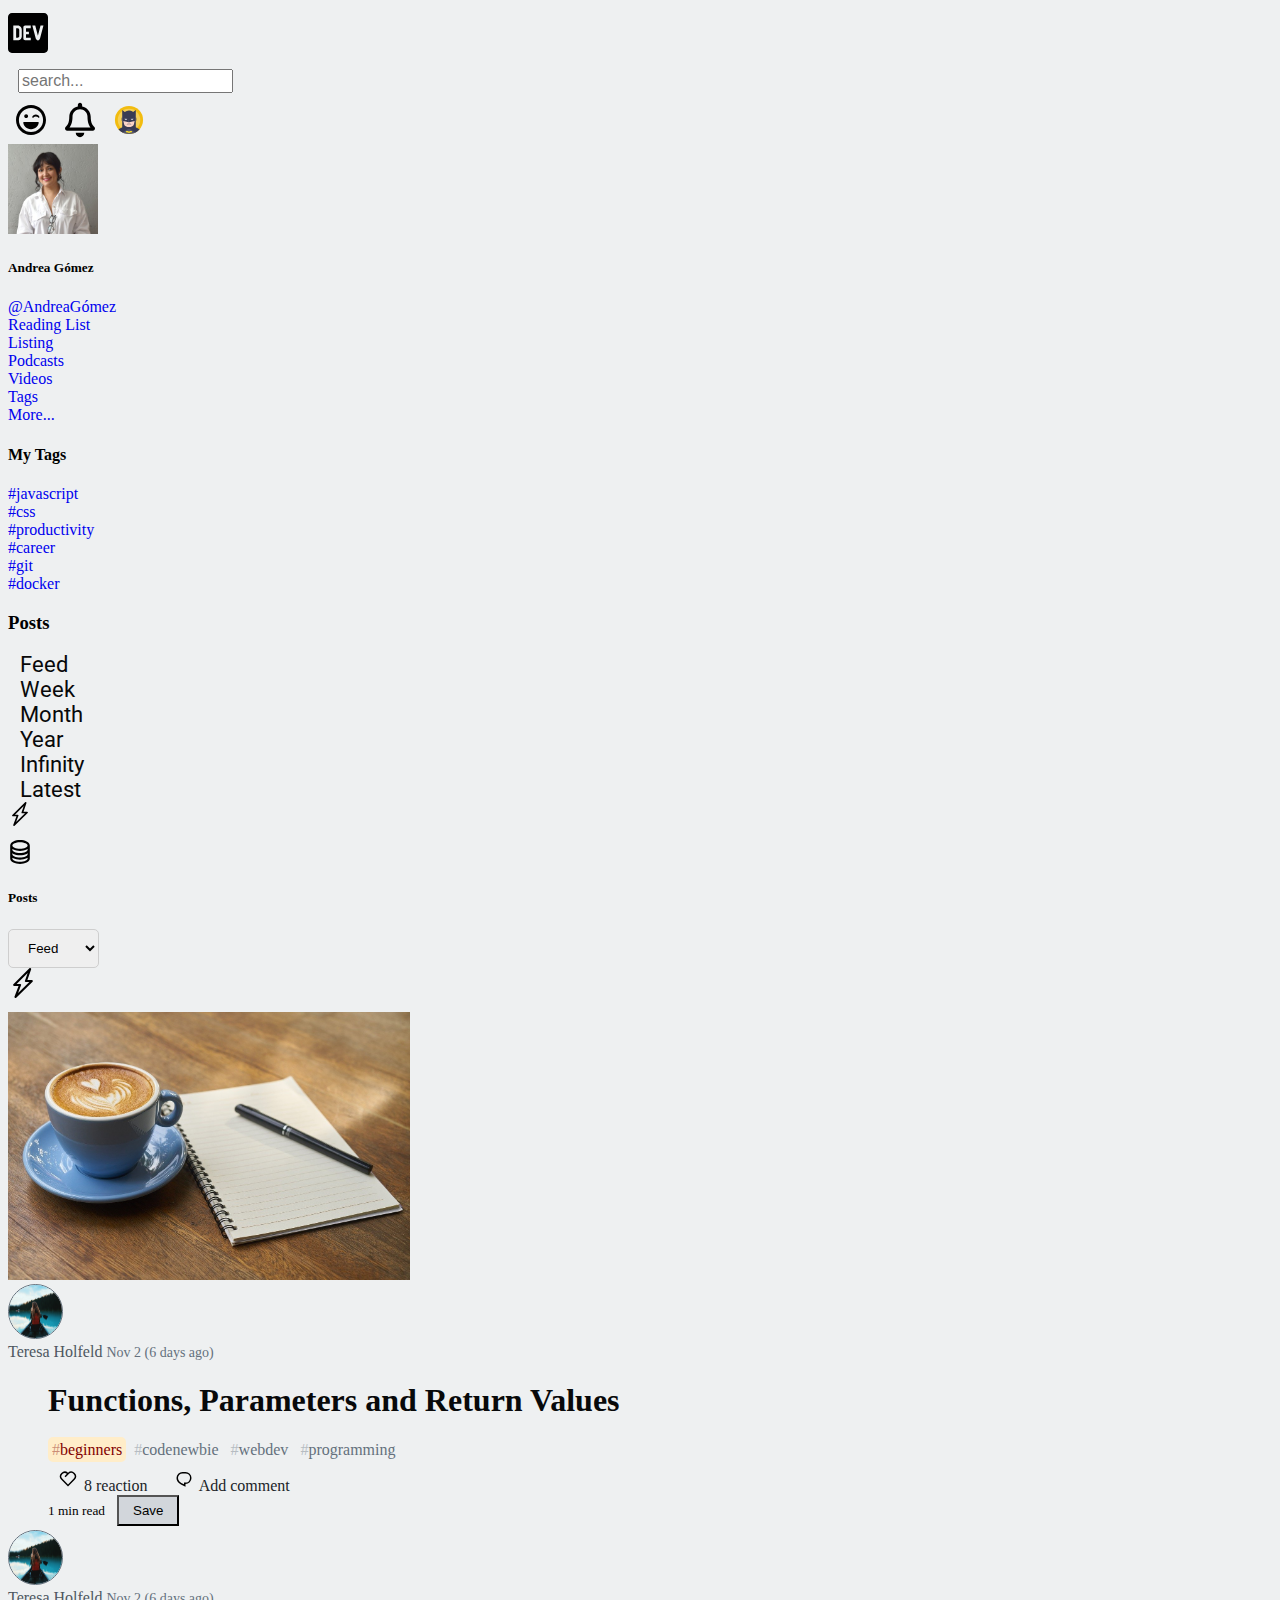
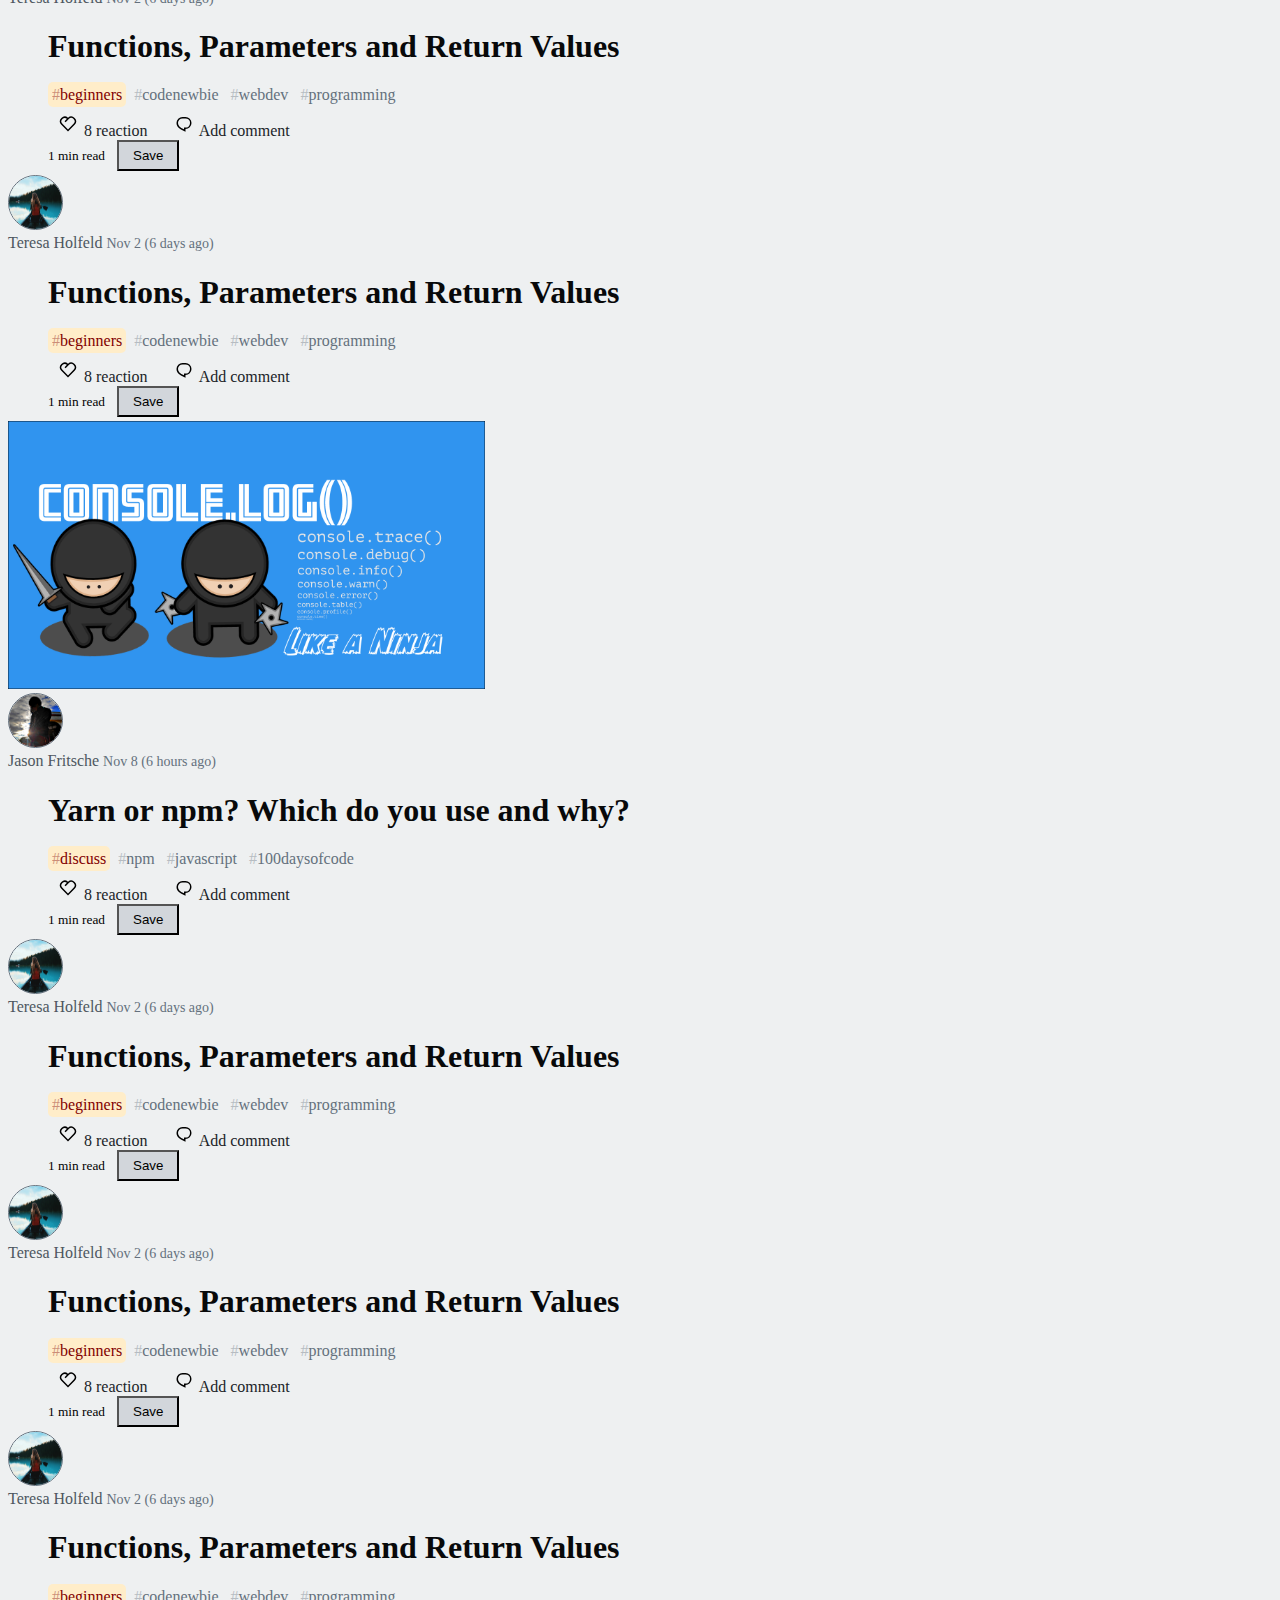
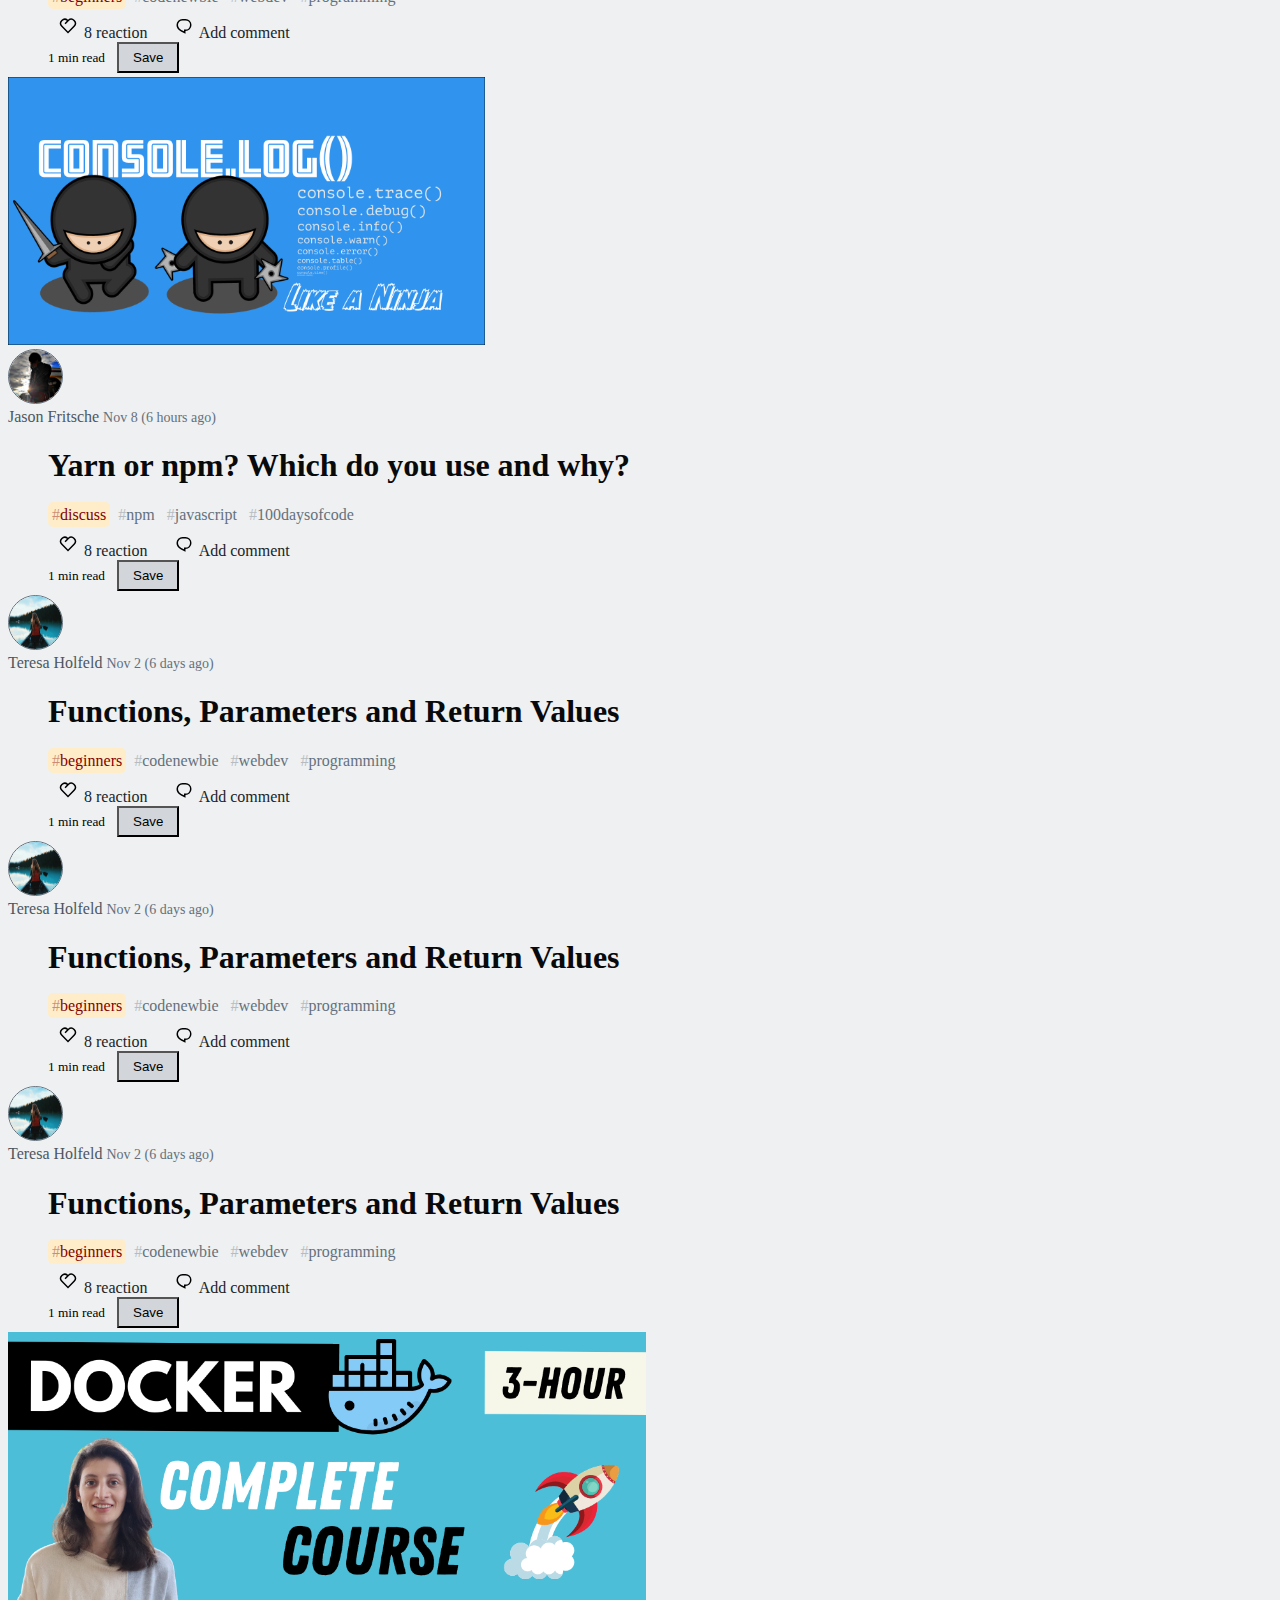
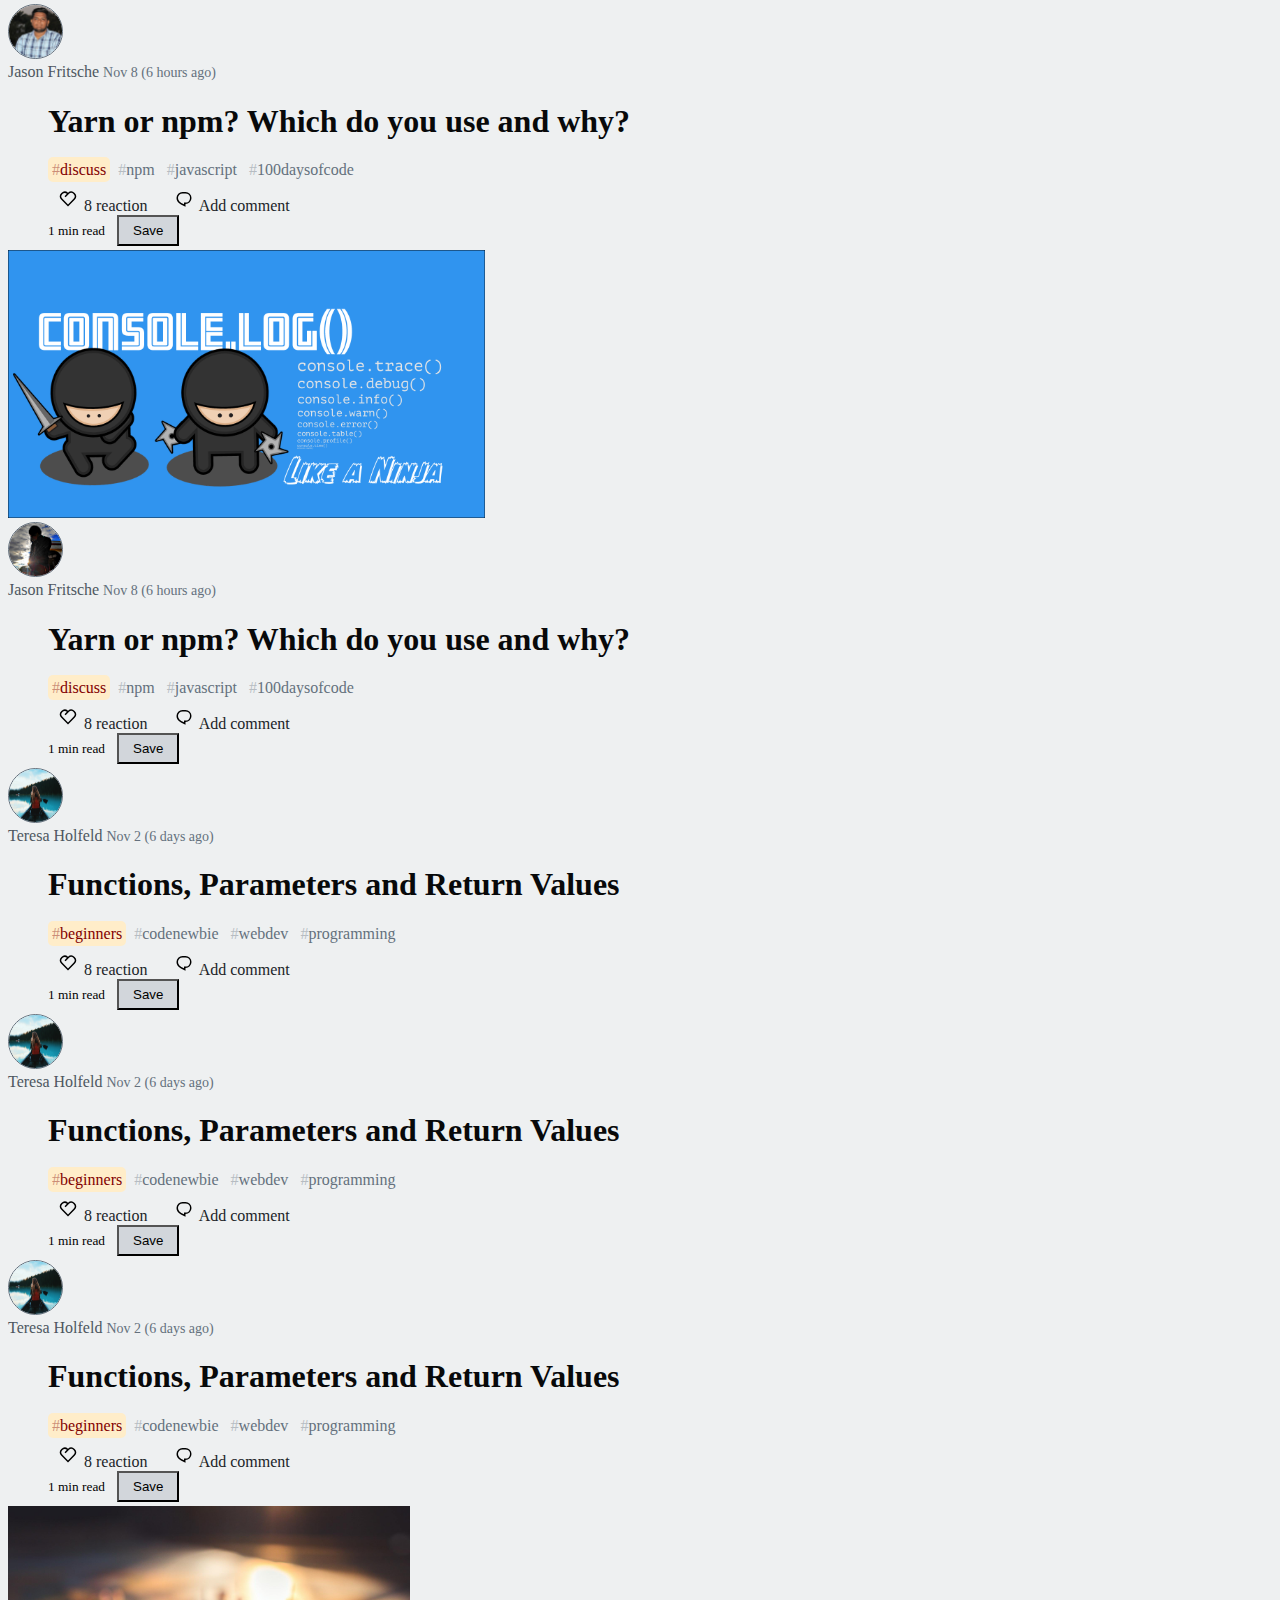
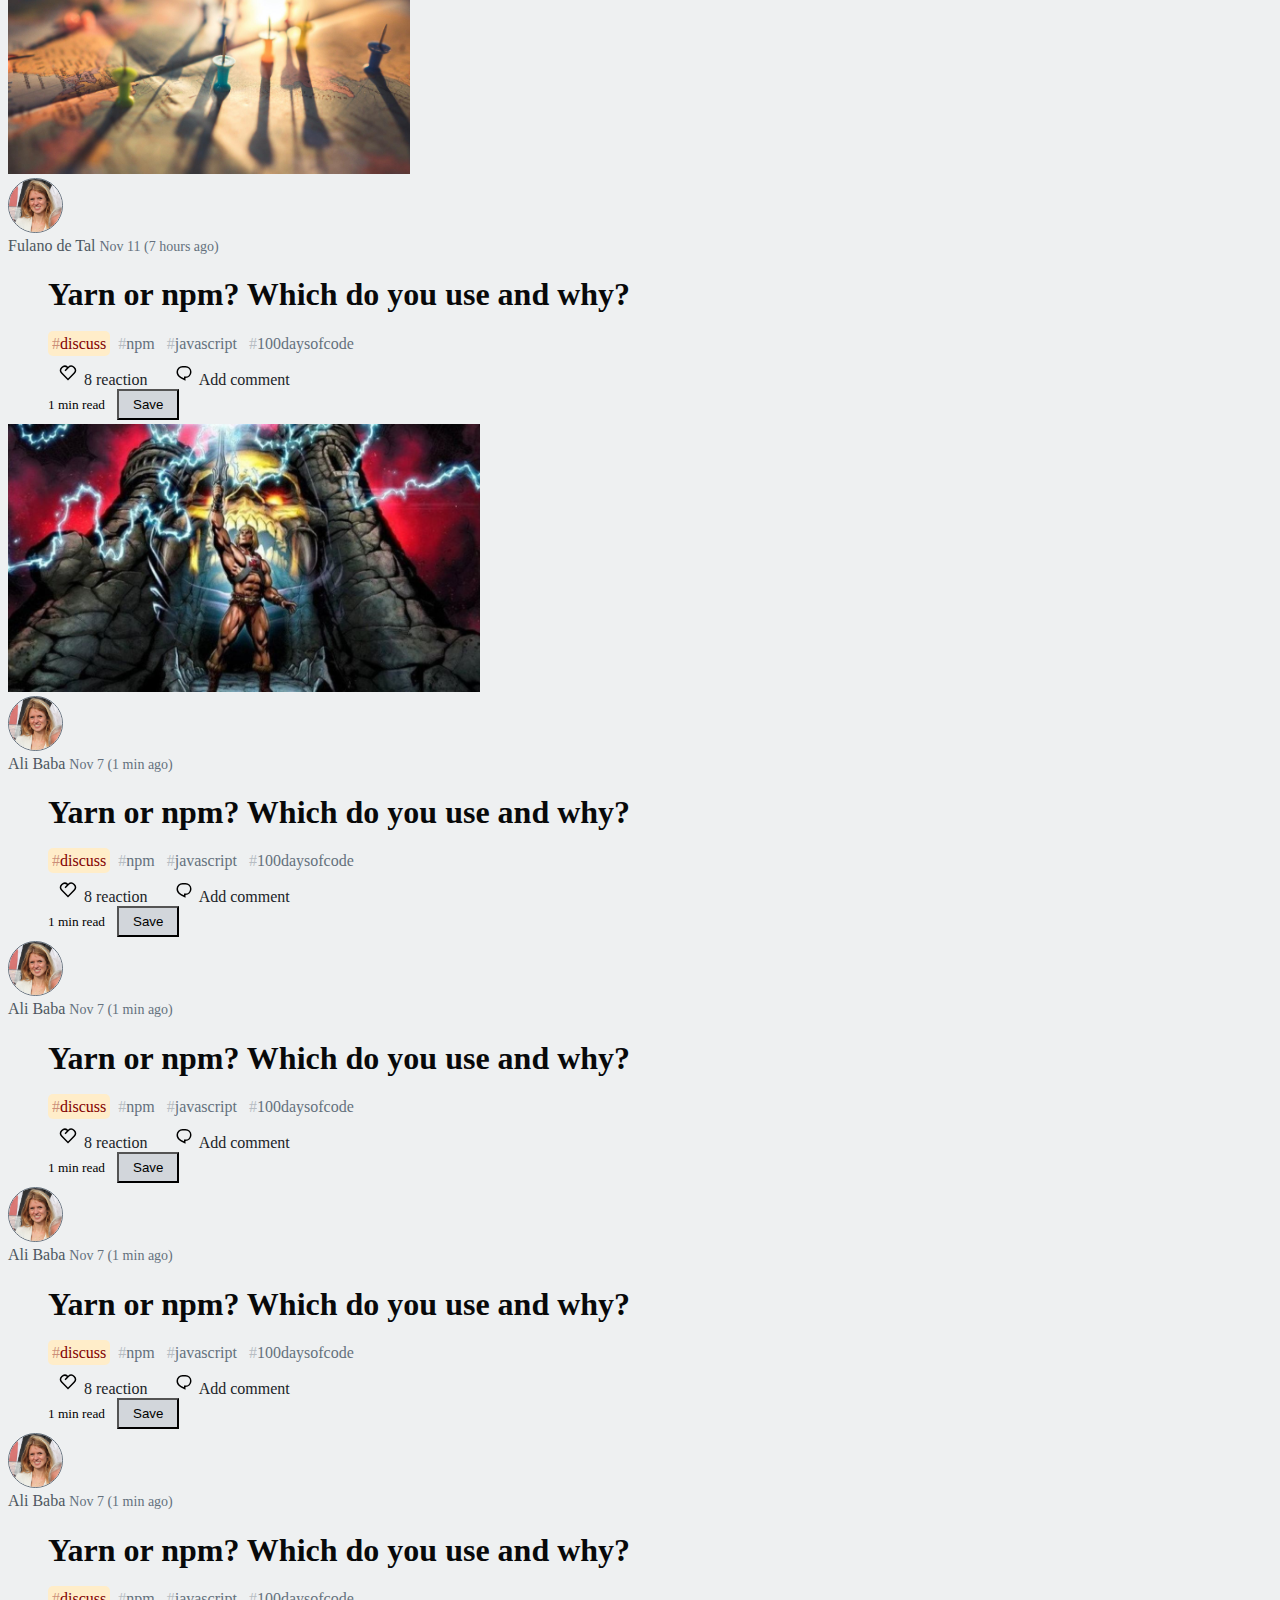
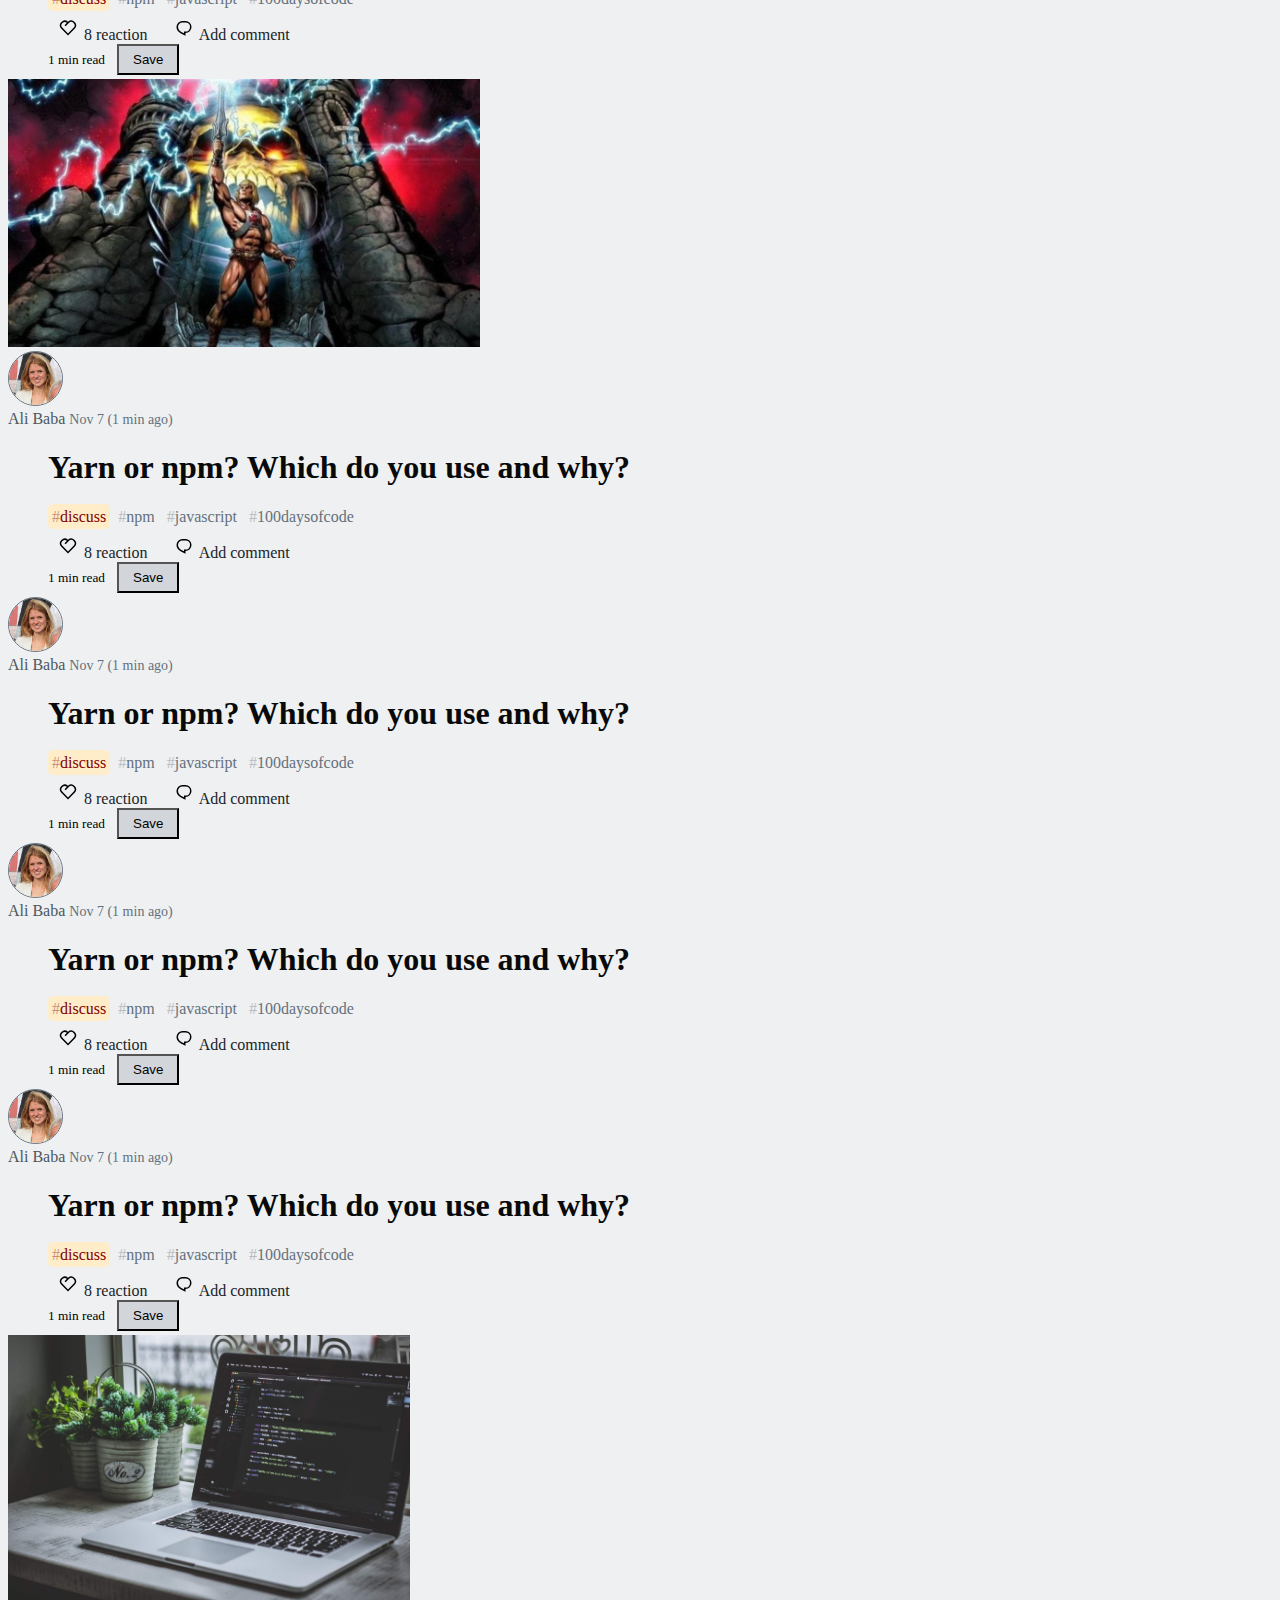
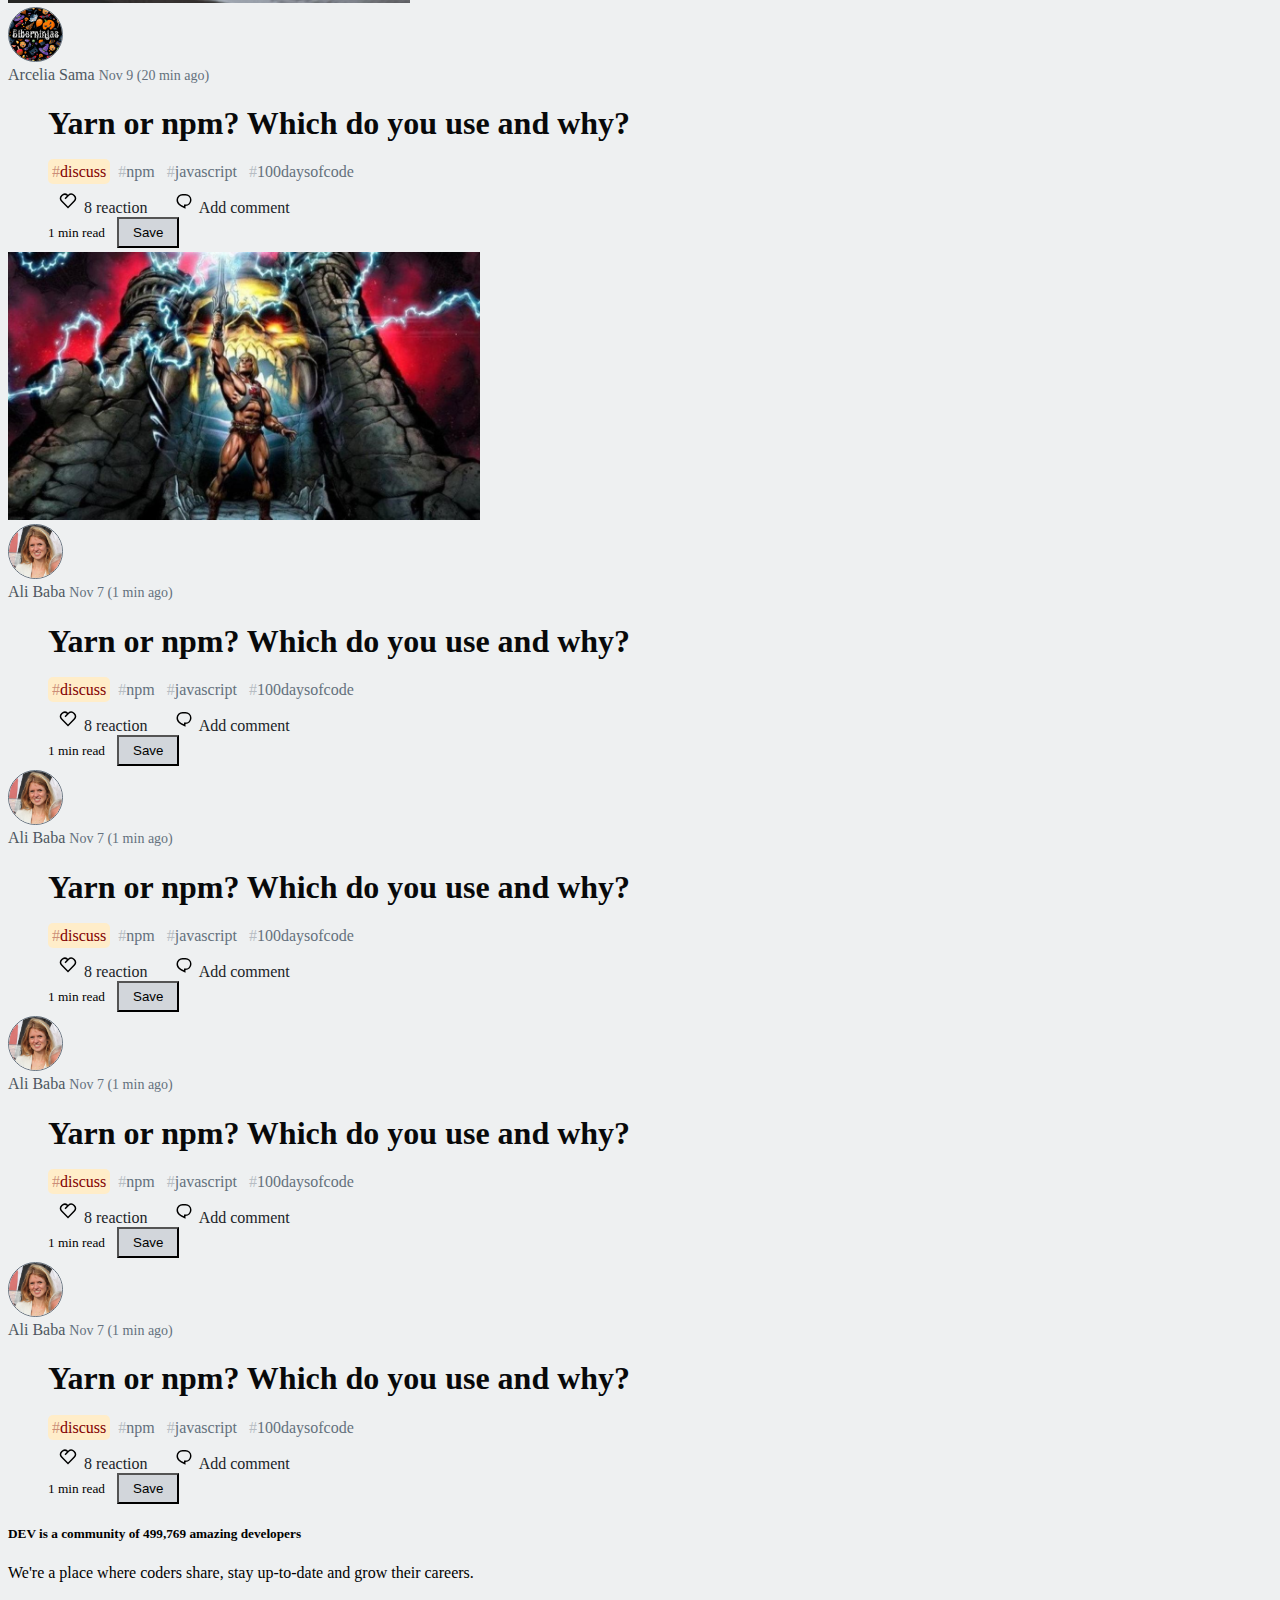
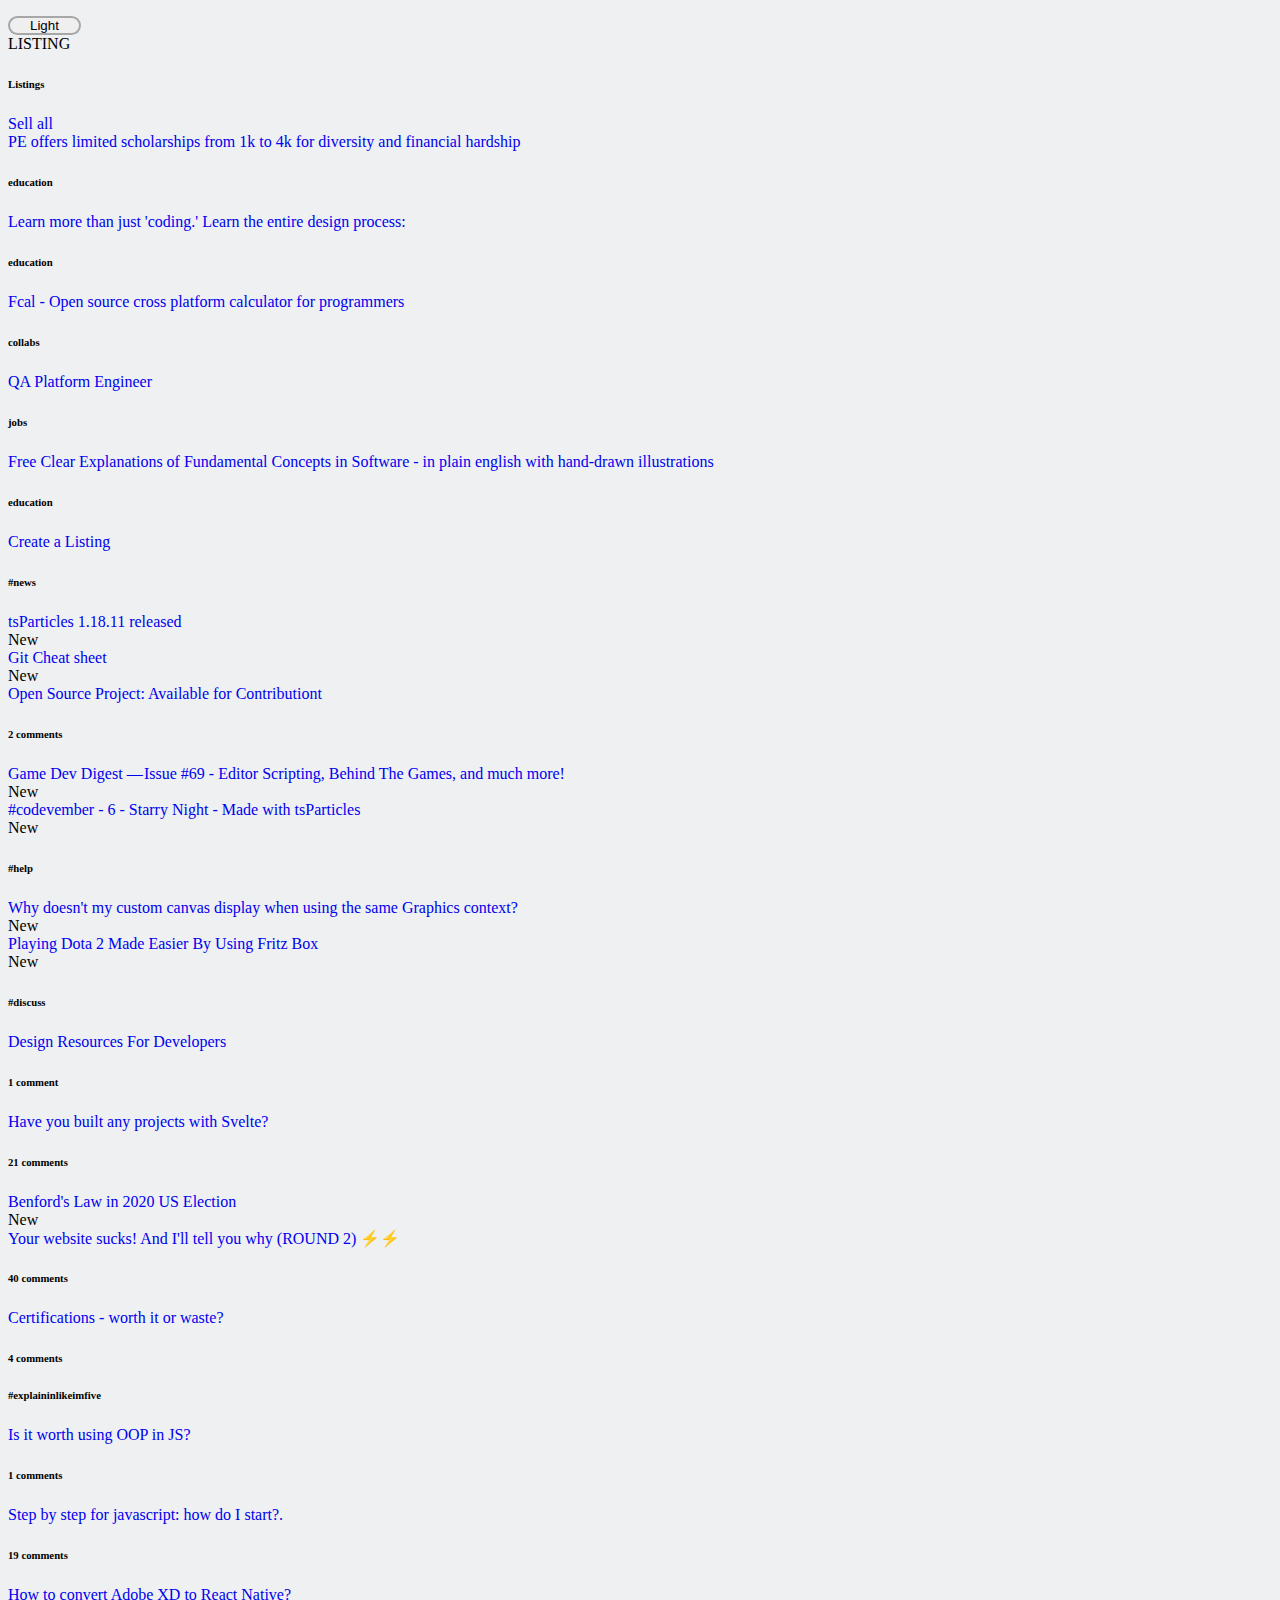
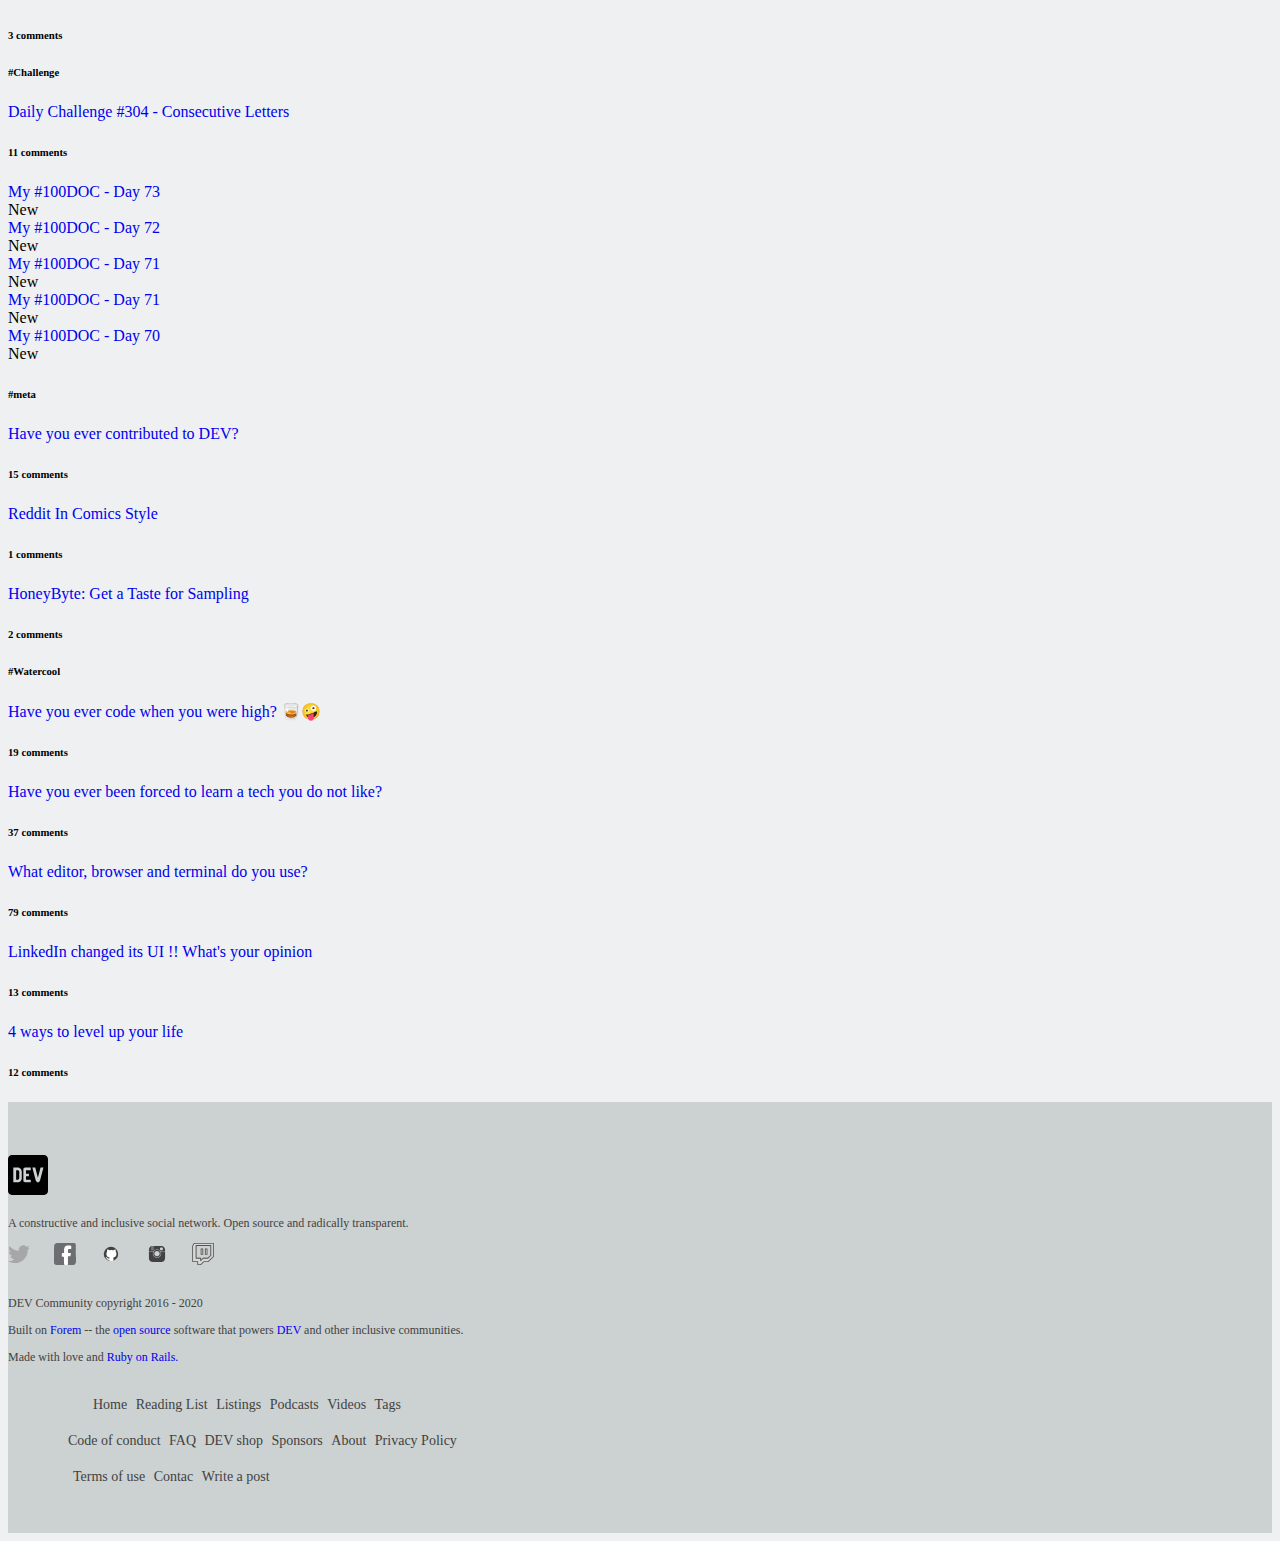
==== index.html @ f5068ab5 "Resolución de conflictos en merge final" ====
<!DOCTYPE html>
<html lang="en">
    <head>
        <meta charset="UTF-8">
        <meta name="viewport" content="width=device-width, initial-scale=1.0">
        <link rel="stylesheet" href="https://cdn.jsdelivr.net/npm/bootstrap@4.5.3/dist/css/bootstrap.min.css" integrity="sha384-TX8t27EcRE3e/ihU7zmQxVncDAy5uIKz4rEkgIXeMed4M0jlfIDPvg6uqKI2xXr2" crossorigin="anonymous">
        <link href="https://fonts.googleapis.com/css2?family=Roboto:wght@500&display=swap" rel="stylesheet">
        <link href="https://fonts.googleapis.com/css2?family=Source+Sans+Pro&display=swap" rel="stylesheet">
        <link rel="stylesheet" href="css/style.css">
        <title>Desafío Final Front</title>
        <script>
            function clickSave(content) {
                if (content.innerHTML == 'Saved'){
                    content.innerHTML = 'Save';
                } else {
                    content.innerHTML = 'Saved'; 
                }
            }
        </script>
    </head>
    
    <body data-spy="scroll" data-target="#navbar-example">
        <nav class="flex-wrapper d-flex border border-bottom-secondary justify-content-center fixed-top">
            <div class="left-wrapper w-50 d-flex align-items-center">
                <div>
                    <img src="images/devto.svg" class="img-logo" alt="">
                </div>

                <div class=" m-0 w-75 alian-items-center ">
                    <input type="Search..." class="form-control fonts-20" placeholder="search...">
                </div>
            </div>
            <div class="right-wrapper d-flex align-items-center justify-content-around">
                <button type="button" class="btn btn-primary d-none d-sm-block">Write a post</button>
                <img class="img-smill" src="images/laugh-wink-regular.svg" alt="">
                <img class="img-bell" src="images/bell-regular.svg" alt="">
                <img class="img-avatar" src="images/4043232-avatar-batman-comics-hero_113278.svg" alt="">
                <div class="menu-avatar">
                    <ul>
                    <li><a href="#">usuario</a></li>
                    <li><a href="#">@usr</a></li>
                    <li><a class="dropdown-item" href="#">Dashboard</a></li>
                    <li><a class="dropdown-item" href="#">Write a post</a></li>
                    <li><a class="dropdown-item" href="#">Reading list</a></li>
                    <li><a class="dropdown-item" href="#">Settings</a></li>
                    <li><a class="dropdown-item" href="#">Key Links</a></li>
                    <li><a class="dropdown-item" href="#">Sing Out</a></li>
                    </ul> 
                </div>
            </div>
        </nav>

        <div id="overlay" onclick="off()"></div>

        <div class= "container-lg">
            <div class="row">
                <div class="d-none d-md-block col-md-4 col-lg-3">
                    <div class="col">
                        <div class="card mb-4" style="max-width: 540px;">
                            <div class="row no-gutters">
                                <div class="col-4">
                                    <img src="images/681433-original.jpeg" class="rounded-circle" width="90px"; height="auto"; alt="Avatar">
                                </div>
                                <div class="col-7">
                                    <div class="card-body">
                                        <h5 class="card-title">Andrea Gómez</h5>
                                        <a href="#"class="stretched-link"class="text-right">@AndreaGómez</a>
                                    </div>
                                </div>
                            </div>
                        </div>

                        <div class="col"> 
                            <div class="card-body">
                                <span class="">
                                    <i class="fas fa-archive"></i>
                                </span>
                                <a href="#"class="stretched-link"class="text-right">Reading List</a>
                            </div>

                            <div class="card-body">
                                <span class="">
                                <i class="fad fa-file-alt"></i>
                                </span>
                                <a href="#"class="stretched-link"class="text-right">Listing</a>
                            </div>

                            <div class="card-body">
                                <span class="">
                                    <i class="fas fa-microphone-alt"></i>
                                </span>
                                <a href="#"class="stretched-link"class="text-right">Podcasts</a>
                            </div>

                            <div class="card-body">
                                <span class="">
                                    <i class="fas fa-video"></i>
                                </span>
                                <a href="#"class="stretched-link"class="text-right">Videos</a>
                            </div>

                            <div class="card-body">
                                <span class="">
                                    <i class="fas fa-tags"></i>
                                </span>
                                <a href="#"class="stretched-link"class="text-right">Tags</a>
                            </div>

                            <div class="card">
                                <div class="card-body">
                                    <a href="#"class="stretched-link d-flex justify-content-star">More...</a>
                                </div>
                            </div>
                        </div>

                        <div class="col"> 
                            <div class="card-body">
                                <h4 class="text-left">My Tags</h4>
                                <i class="fas fa-cog"></i>
                            </div>
                            
                            <div class="card-body">
                                <a href="#"class="stretched-link" class="text-right">#javascript</a>
                            </div>

                            <div class="card-body">
                                <a href="#"class="stretched-link" class="text-right">#css</a>
                            </div>

                            <div class="card-body">
                                <a href="#"class="stretched-link" class="text-right">#productivity</a>
                            </div>

                            <div class="card-body">
                                <a href="#"class="stretched-link" class="text-right">#career</a>
                            </div>

                            <div class="card-body">
                                <a href="#"class="stretched-link" class="text-right">#git</a>
                            </div>

                            <div class="card-body">
                                <a href="#"class="stretched-link" class="text-right">#docker</a>
                            </div>
                        </div>
                    </div>
                </div>

                <div class="col-12 col-md-8 col-lg-6">
                    <header class="d-none d-md-flex align-items-center justify-content-between">
                        <h3 class="post-title">Posts</h3>
                        <ul class="nav nav-pills lg-3" id="pills-tab" role="tablist">
                            <li class="nav-item">
                                <a class="nav-link" id="pills-feed-tab" data-toggle="pill" href="#pills-feed" role="tab" aria-controls="pills-feed" aria-selected="true">Feed</a>
                            </li>
                            <li class="nav-item">
                                <a class="nav-link" id="pills-week-tab" data-toggle="pill" href="#pills-week" role="tab" aria-controls="pills-week" aria-selected="false">Week</a>
                            </li>
                            <li class="nav-item">
                                <a class="nav-link" id="pills-month-tab" data-toggle="pill" href="#pills-month" role="tab" aria-controls="pills-month" aria-selected="false">Month</a>
                            </li>
                            <li class="nav-item">
                                <a class="nav-link" id="pills-year-tab" data-toggle="pill" href="#pills-year" role="tab" aria-controls="pills-year" aria-selected="true">Year</a>
                            </li>
                            <li class="nav-item">
                                <a class="nav-link" id="pills-infinity-tab" data-toggle="pill" href="#pills-infinity" role="tab" aria-controls="pills-infinity" aria-selected="false">Infinity</a>
                            </li>
                            <li class="nav-item">
                                <a class="nav-link" id="pills-latest-tab" data-toggle="pill" href="#pills-latest" role="tab" aria-controls="pills-latest" aria-selected="false">Latest</a>
                            </li>
                        </ul>
                        <a href="#" class="rayo d-none d-md-flex d-lg-none" onclick="on()"><img src="images/icon_nav/rayo_nav.svg" alt=""></a>
                    </header>

                    <header class="d-flex  d-md-none items-center justify-content-center mobile">
                        <a href="#" onclick="on()"><img src="images/icon_nav/icon_first_aside.svg" alt=""></a>
                        <div class="col-8 d-flex flex-nowrap justify-content-between align-items-center">
                            <h5 class="post-title">Posts</h5>
                            <select class="" name="Feed" id="feed-filter-select" onclick="changeView(this.value)">
                                <option value="feed">Feed</option>
                                <option value="feed">Week</option>
                                <option value="feed">Month</option>
                                <option value="feed">Year</option>
                                <option value="feed">Infinity</option>
                                <option value="feed">Latest</option>
                            </select>
                        </div>
                        <a href="#" class="rayo" onclick="on()"><img src="images/icon_nav/rayo_nav.svg" alt=""></a>
                    </header>

                    <div class="tab-content" id="pills-tabContent">
                        <div class="tab-pane fade active show" id="pills-feed" role="tabpanel" aria-labelledby="pills-feed-tab">
                            <div class="card">
                                <img class="card-img-top" src="./images/articles/feed1.jpg" alt="Card image cap">
                                <div class="card-body">
                                    <span class=""><img class="profile_min" src="images/profile/p6.jpg" alt=""></span>
                                    <div class="info_personal d-inline-block flex-column">
                                        <span class="card-text d-block name"><a class="">Teresa Holfeld</a></span>
                                        <span class="card-text d-block date"><a class="">Nov 2 (6 days ago)</a></span> 
                                    </div>

                                    <div class="content-center">
                                        <h1 class="card-title mt-3"> <a href="#">Functions, Parameters and Return Values</a></h1>
                                        <div class="hashtags">
                                            <a href=""><span class="crayon">#</span>beginners</a>
                                            <a href=""><span class="crayon">#</span>codenewbie</a>
                                            <a href=""><span class="crayon">#</span>webdev</a>
                                            <a href=""><span class="crayon">#</span>programming</a>  
                                        </div> 

                                        <div class="card-b-content d-flex justify-content-between align-items-center">
                                            <div class="icon-right">
                                                <a href="">
                                                    <img src="images/icon_cards/icono_corazon.svg" alt="">
                                                    <span>8 reaction</span>
                                                </a>
                                                <a href="">
                                                    <img src="images/icon_cards/icon_comment.svg" alt="">
                                                    <span>Add comment</span>
                                                </a>
                                            </div>

                                            <div class="icon-left">
                                                <small class="text-muted timer">1 min read</small>
                                                <button type="button" class="btn btn-less-light" onclick="clickSave(this)">
                                                    Save
                                                </button>
                                            </div>
                                        </div>
                                    </div>
                                </div>
                            </div>

                            <div class="card">
                                <div class="card-body">
                                    <span class=""><img class="profile_min" src="images/profile/p6.jpg" alt=""></span>
                                    <div class="info_personal d-inline-block flex-column">
                                        <span class="card-text d-block name"><a class="">Teresa Holfeld</a></span>
                                        <span class="card-text d-block date"><a class="">Nov 2 (6 days ago)</a></span> 
                                    </div> 
                                    <div class="content-center">
                                        <h1 class="card-title mt-3"> <a href="#">Functions, Parameters and Return Values</a></h1>
                                        <div class="hashtags">
                                            <a href=""><span class="crayon">#</span>beginners</a>
                                            <a href=""><span class="crayon">#</span>codenewbie</a>
                                            <a href=""><span class="crayon">#</span>webdev</a>
                                            <a href=""><span class="crayon">#</span>programming </a>  
                                        </div>

                                        <div class="card-b-content d-flex justify-content-between align-items-center">
                                            <div class="icon-right">
                                                <a href="">
                                                    <img src="images/icon_cards/icono_corazon.svg" alt="">
                                                    <span>8 reaction</span>
                                                </a>
                                                <a href="">
                                                    <img src="images/icon_cards/icon_comment.svg" alt="">
                                                    <span>Add comment</span>
                                                </a>
                                            </div>

                                            <div class="icon-left">
                                                <small class="text-muted timer">1 min read</small>
                                                <button type="button" class="btn btn-less-light" onclick="clickSave(this)">
                                                    Save
                                                </button>
                                            </div>
                                        </div>
                                    </div>
                                </div>
                            </div>

                            <div class="card">
                                <div class="card-body">
                                    <span class=""><img class="profile_min" src="images/profile/p6.jpg" alt=""></span>
                                    <div class="info_personal d-inline-block flex-column">
                                        <span class="card-text d-block name"><a class="">Teresa Holfeld</a></span>
                                        <span class="card-text d-block date"><a class="">Nov 2 (6 days ago)</a></span> 
                                    </div> 
                                    <div class="content-center">
                                        <h1 class="card-title mt-3"> <a href="#">Functions, Parameters and Return Values</a></h1>
                                        <div class="hashtags">
                                            <a href=""><span class="crayon">#</span>beginners</a>
                                            <a href=""><span class="crayon">#</span>codenewbie</a>
                                            <a href=""><span class="crayon">#</span>webdev</a>
                                            <a href=""><span class="crayon">#</span>programming</a>  
                                        </div>
                                        <div class="card-b-content d-flex justify-content-between align-items-center">
                                            <div class="icon-right">
                                                <a href="">
                                                    <img src="images/icon_cards/icono_corazon.svg" alt="">
                                                    <span>8 reaction</span>
                                                </a>
                                                <a href="">
                                                    <img src="images/icon_cards/icon_comment.svg" alt="">
                                                    <span>Add comment</span>
                                                </a>
                                            </div>

                                            <div class="icon-left">
                                                <small class="text-muted timer">1 min read</small>
                                                <button type="button" class="btn btn-less-light" onclick="clickSave(this)">
                                                    Save
                                                </button>
                                            </div>
                                        </div>
                                    </div>
                                </div>
                            </div>

                            <div class="card">
                                <img class="card-img-top" src="./images/articles/week.png" alt="Card image cap">
                                <div class="card-body">
                                    <span class=""><img class="profile_min" src="images/profile/p1.jpg" alt=""></span>
                                    <div class="info_personal d-inline-block flex-column">
                                        <span class="card-text d-block name"><a class="">Jason Fritsche</a></span>
                                        <span class="card-text d-block date"><a class="">Nov 8 (6 hours ago)</a></span> 
                                    </div> 
                                    <div class="content-center">
                                        <h1 class="card-title mt-3"> <a href="#">Yarn or npm? Which do you use and why?</a></h1>
                                        <div class="hashtags">
                                            <a href=""><span class="crayon">#</span>discuss</a>
                                            <a href=""><span class="crayon">#</span>npm</a>
                                            <a href=""><span class="crayon">#</span>javascript</a>
                                            <a href=""><span class="crayon">#</span>100daysofcode </a>  
                                        </div>

                                        <div class="card-b-content d-flex justify-content-between align-items-center">
                                            <div class="icon-right">
                                                <a href="">
                                                    <img src="images/icon_cards/icono_corazon.svg" alt="">
                                                    <span>8 reaction</span>
                                                </a>
                                                <a href="">
                                                    <img src="images/icon_cards/icon_comment.svg" alt="">
                                                    <span>Add comment</span>
                                                </a>
                                            </div>

                                            <div class="icon-left">
                                                <small class="text-muted timer">1 min read</small>
                                                <button type="button" class="btn btn-less-light " onclick="clickSave(this)">
                                                    Save
                                                </button>
                                            </div>
                                        </div>
                                    </div>
                                </div>
                            </div>
                            
                            <div class="card">
                                <div class="card-body">
                                        <span class=""><img class="profile_min" src="images/profile/p6.jpg" alt=""></span>
                                        <div class="info_personal d-inline-block flex-column">
                                            <span class="card-text d-block name"><a class="">Teresa Holfeld</a></span>
                                            <span class="card-text d-block date"><a class="">Nov 2 (6 days ago)</a></span> 
                                        </div> 
                                        <div class="content-center">
                                            <h1 class="card-title mt-3"> <a href="#">Functions, Parameters and Return Values</a></h1>
                                            <div class="hashtags">
                                                <a href=""><span class="crayon">#</span>beginners</a>
                                                <a href=""><span class="crayon">#</span>codenewbie</a>
                                                <a href=""><span class="crayon">#</span>webdev</a>
                                                <a href=""><span class="crayon">#</span>programming </a>  
                                            </div> 
                                            <div class="card-b-content d-flex justify-content-between align-items-center">
                                                <div class="icon-right">
                                                    <a href="">
                                                        <img src="images/icon_cards/icono_corazon.svg" alt="">
                                                        <span>8 reaction</span>
                                                    </a>
                                                    <a href="">
                                                        <img src="images/icon_cards/icon_comment.svg" alt="">
                                                        <span>Add comment</span>
                                                    </a>
                                                </div>
                                                <div class="icon-left">
                                                    <small class="text-muted timer">1 min read</small>
                                                    <button type="button" class="btn btn-less-light" onclick="clickSave(this)">
                                                        Save
                                                    </button>
                                                </div>
                                            </div>
                                        </div>  
                                </div>
                            </div>

                            <div class="card">
                                <div class="card-body">
                                    <span class=""><img class="profile_min" src="images/profile/p6.jpg" alt=""></span>
                                    <div class="info_personal d-inline-block flex-column">
                                        <span class="card-text d-block name"><a class="">Teresa Holfeld</a></span>
                                        <span class="card-text d-block date"><a class="">Nov 2 (6 days ago)</a></span> 
                                    </div> 
                                    <div class="content-center">
                                        <h1 class="card-title mt-3"> <a href="#">Functions, Parameters and Return Values</a></h1>
                                        <div class="hashtags">
                                            <a href=""><span class="crayon">#</span>beginners</a>
                                            <a href=""><span class="crayon">#</span>codenewbie</a>
                                            <a href=""><span class="crayon">#</span>webdev</a>
                                            <a href=""><span class="crayon">#</span>programming </a>  
                                        </div>

                                        <div class="card-b-content d-flex justify-content-between align-items-center">
                                            <div class="icon-right">
                                                <a href="">
                                                    <img src="images/icon_cards/icono_corazon.svg" alt="">
                                                    <span>8 reaction</span>
                                                </a>
                                                <a href="">
                                                    <img src="images/icon_cards/icon_comment.svg" alt="">
                                                    <span>Add comment</span>
                                                </a>
                                            </div>

                                            <div class="icon-left">
                                                <small class="text-muted timer">1 min read</small>
                                                <button type="button" class="btn btn-less-light" onclick="clickSave(this)">
                                                    Save
                                                </button>
                                            </div>
                                        </div>
                                    </div>  
                                </div>
                            </div>

                            <div class="card">
                                <div class="card-body">
                                    <span class=""><img class="profile_min" src="images/profile/p6.jpg" alt=""></span>
                                    <div class="info_personal d-inline-block flex-column">
                                        <span class="card-text d-block name"><a class="">Teresa Holfeld</a></span>
                                        <span class="card-text d-block date"><a class="">Nov 2 (6 days ago)</a></span> 
                                    </div> 
                                    <div class="content-center">
                                        <h1 class="card-title mt-3"> <a href="#">Functions, Parameters and Return Values</a></h1>
                                        <div class="hashtags">
                                            <a href=""><span class="crayon">#</span>beginners</a>
                                            <a href=""><span class="crayon">#</span>codenewbie</a>
                                            <a href=""><span class="crayon">#</span>webdev</a>
                                            <a href=""><span class="crayon">#</span>programming </a>  
                                        </div>

                                        <div class="card-b-content d-flex justify-content-between align-items-center">
                                            <div class="icon-right">
                                                <a href="">
                                                    <img src="images/icon_cards/icono_corazon.svg" alt="">
                                                    <span>8 reaction</span>
                                                </a>
                                                <a href="">
                                                    <img src="images/icon_cards/icon_comment.svg" alt="">
                                                    <span>Add comment</span>
                                                </a>
                                            </div>

                                            <div class="icon-left">
                                                <small class="text-muted timer">1 min read</small>
                                                <button type="button" class="btn btn-less-light" onclick="clickSave(this)">
                                                    Save
                                                </button>
                                            </div>
                                        </div>
                                    </div>
                                </div>
                            </div>
                        </div>

                        <div class="tab-pane fade active" id="pills-week" role="tabpanel" aria-labelledby="pills-week-tab">
                            <div class="card ">
                                <img class="card-img-top" src="./images/articles/week.png" alt="Card image cap">
                                <div class="card-body">
                                    <span class=""><img class="profile_min" src="images/profile/p1.jpg" alt=""></span>
                                    <div class="info_personal d-inline-block flex-column">
                                        <span class="card-text d-block name"><a class="">Jason Fritsche</a></span>
                                        <span class="card-text d-block date"><a class="">Nov 8 (6 hours ago)</a></span> 
                                    </div>
                                    <div class="content-center">
                                        <h1 class="card-title mt-3"> <a href="#">Yarn or npm? Which do you use and why?</a></h1>
                                        <div class="hashtags">
                                            <a href=""><span class="crayon">#</span>discuss</a>
                                            <a href=""><span class="crayon">#</span>npm</a>
                                            <a href=""><span class="crayon">#</span>javascript</a>
                                            <a href=""><span class="crayon">#</span>100daysofcode </a>  
                                        </div>

                                        <div class="card-b-content d-flex justify-content-between align-items-center">
                                            <div class="icon-right">
                                                <a href="">
                                                    <img src="images/icon_cards/icono_corazon.svg" alt="">
                                                    <span>8 reaction</span>
                                                </a>
                                                <a href="">
                                                    <img src="images/icon_cards/icon_comment.svg" alt="">
                                                    <span>Add comment</span>
                                                </a>
                                            </div>

                                            <div class="icon-left">
                                                <small class="text-muted timer">1 min read</small>
                                                <button type="button" class="btn btn-less-light " onclick="clickSave(this)">
                                                    Save
                                                </button>
                                            </div>
                                        </div>
                                    </div>
                                </div>
                            </div>

                            <div class="card ">
                                <div class="card-body">
                                    <span class=""><img class="profile_min" src="images/profile/p6.jpg" alt=""></span>
                                    <div class="info_personal d-inline-block flex-column">
                                        <span class="card-text d-block name"><a class="">Teresa Holfeld</a></span>
                                        <span class="card-text d-block date"><a class="">Nov 2 (6 days ago)</a></span> 
                                    </div>

                                    <div class="content-center">
                                        <h1 class="card-title mt-3"> <a href="#">Functions, Parameters and Return Values</a></h1>
                                        <div class="hashtags">
                                            <a href=""><span class="crayon">#</span>beginners</a>
                                            <a href=""><span class="crayon">#</span>codenewbie</a>
                                            <a href=""><span class="crayon">#</span>webdev</a>
                                            <a href=""><span class="crayon">#</span>programming </a>  
                                        </div>

                                        <div class="card-b-content d-flex justify-content-between align-items-center">
                                            <div class="icon-right">
                                                <a href="">
                                                    <img src="images/icon_cards/icono_corazon.svg" alt="">
                                                    <span>8 reaction</span>
                                                </a>
                                                <a href="">
                                                    <img src="images/icon_cards/icon_comment.svg" alt="">
                                                    <span>Add comment</span>
                                                </a>
                                            </div>

                                            <div class="icon-left">
                                                <small class="text-muted timer">1 min read</small>
                                                <button type="button" class="btn btn-less-light" onclick="clickSave(this)">
                                                    Save
                                                </button>
                                            </div>
                                        </div>
                                    </div>
                                </div>
                            </div>

                            <div class="card ">
                                <div class="card-body">
                                    <span class=""><img class="profile_min" src="images/profile/p6.jpg" alt=""></span>
                                    <div class="info_personal d-inline-block flex-column">
                                        <span class="card-text d-block name"><a class="">Teresa Holfeld</a></span>
                                        <span class="card-text d-block date"><a class="">Nov 2 (6 days ago)</a></span> 
                                    </div>

                                    <div class="content-center">
                                        <h1 class="card-title mt-3"> <a href="#">Functions, Parameters and Return Values</a></h1>
                                        <div class="hashtags">
                                            <a href=""><span class="crayon">#</span>beginners</a>
                                            <a href=""><span class="crayon">#</span>codenewbie</a>
                                            <a href=""><span class="crayon">#</span>webdev</a>
                                            <a href=""><span class="crayon">#</span>programming </a>  
                                        </div>

                                        <div class="card-b-content d-flex justify-content-between align-items-center">
                                            <div class="icon-right">
                                                <a href="">
                                                    <img src="images/icon_cards/icono_corazon.svg" alt="">
                                                    <span>8 reaction</span>
                                                </a>
                                                <a href="">
                                                    <img src="images/icon_cards/icon_comment.svg" alt="">
                                                    <span>Add comment</span>
                                                </a>
                                            </div>

                                            <div class="icon-left">
                                                <small class="text-muted timer">1 min read</small>
                                                <button type="button" class="btn btn-less-light" onclick="clickSave(this)">
                                                    Save
                                                </button>
                                            </div>
                                        </div>
                                    </div>
                                </div>
                            </div>

                            <div class="card ">
                                <div class="card-body">
                                    <span class=""><img class="profile_min" src="images/profile/p6.jpg" alt=""></span>
                                    <div class="info_personal d-inline-block flex-column">
                                        <span class="card-text d-block name"><a class="">Teresa Holfeld</a></span>
                                        <span class="card-text d-block date"><a class="">Nov 2 (6 days ago)</a></span> 
                                    </div>

                                    <div class="content-center">
                                        <h1 class="card-title mt-3"> <a href="#">Functions, Parameters and Return Values</a></h1>
                                        <div class="hashtags">
                                            <a href=""><span class="crayon">#</span>beginners</a>
                                            <a href=""><span class="crayon">#</span>codenewbie</a>
                                            <a href=""><span class="crayon">#</span>webdev</a>
                                            <a href=""><span class="crayon">#</span>programming </a>  
                                        </div>

                                        <div class="card-b-content d-flex justify-content-between align-items-center">
                                            <div class="icon-right">
                                                <a href="">
                                                    <img src="images/icon_cards/icono_corazon.svg" alt="">
                                                    <span>8 reaction</span>
                                                </a>
                                                <a href="">
                                                    <img src="images/icon_cards/icon_comment.svg" alt="">
                                                    <span>Add comment</span>
                                                </a>
                                            </div>

                                            <div class="icon-left">
                                                <small class="text-muted timer">1 min read</small>
                                                <button type="button" class="btn btn-less-light" onclick="clickSave(this)">
                                                    Save
                                                </button>
                                            </div>
                                        </div>
                                    </div>
                                </div>
                            </div>
                        </div>

                        <div class="tab-pane fade active" id="pills-month" role="tabpanel" aria-labelledby="pills-month-tab">
                            <div class="card ">
                                <img class="card-img-top" src="./images/articles/month.png" alt="Card image cap">
                                <div class="card-body">
                                    <span class=""><img class="profile_min" src="images/profile/p2.jpg" alt=""></span>
                                    <div class="info_personal d-inline-block flex-column">
                                        <span class="card-text d-block name"><a class="">Jason Fritsche</a></span>
                                        <span class="card-text d-block date"><a class="">Nov 8 (6 hours ago)</a></span> 
                                    </div>

                                    <div class="content-center">
                                        <h1 class="card-title mt-3"> <a href="#">Yarn or npm? Which do you use and why?</a></h1>
                                        <div class="hashtags">
                                            <a href=""><span class="crayon">#</span>discuss</a>
                                            <a href=""><span class="crayon">#</span>npm</a>
                                            <a href=""><span class="crayon">#</span>javascript</a>
                                            <a href=""><span class="crayon">#</span>100daysofcode </a>  
                                        </div>

                                        <div class="card-b-content d-flex justify-content-between align-items-center">
                                            <div class="icon-right">
                                                <a href="">
                                                    <img src="images/icon_cards/icono_corazon.svg" alt="">
                                                    <span>8 reaction</span>
                                                </a>
                                                <a href="">
                                                    <img src="images/icon_cards/icon_comment.svg" alt="">
                                                    <span>Add comment</span>
                                                </a>
                                            </div>

                                            <div class="icon-left">
                                                <small class="text-muted timer">1 min read</small>
                                                <button type="button" class="btn btn-less-light " onclick="clickSave(this)">
                                                    Save
                                                </button>
                                            </div>
                                        </div>
                                    </div>
                                </div>
                            </div>

                            <div class="card ">
                                <img class="card-img-top" src="./images/articles/week.png" alt="Card image cap">
                                <div class="card-body">
                                    <span class=""><img class="profile_min" src="images/profile/p1.jpg" alt=""></span>
                                    <div class="info_personal d-inline-block flex-column">
                                        <span class="card-text d-block name"><a class="">Jason Fritsche</a></span>
                                        <span class="card-text d-block date"><a class="">Nov 8 (6 hours ago)</a></span> 
                                    </div>

                                    <div class="content-center">
                                        <h1 class="card-title mt-3"> <a href="#">Yarn or npm? Which do you use and why?</a></h1>
                                        <div class="hashtags">
                                            <a href=""><span class="crayon">#</span>discuss</a>
                                            <a href=""><span class="crayon">#</span>npm</a>
                                            <a href=""><span class="crayon">#</span>javascript</a>
                                            <a href=""><span class="crayon">#</span>100daysofcode </a>  
                                        </div>

                                        <div class="card-b-content d-flex justify-content-between align-items-center">
                                            <div class="icon-right">
                                                <a href="">
                                                    <img src="images/icon_cards/icono_corazon.svg" alt="">
                                                    <span>8 reaction</span>
                                                </a>
                                                <a href="">
                                                    <img src="images/icon_cards/icon_comment.svg" alt="">
                                                    <span>Add comment</span>
                                                </a>
                                            </div>

                                            <div class="icon-left">
                                                <small class="text-muted timer">1 min read</small>
                                                <button type="button" class="btn btn-less-light " onclick="clickSave(this)">
                                                    Save
                                                </button>
                                            </div>
                                        </div>
                                    </div>
                                </div>
                            </div>

                            <div class="card ">
                                <div class="card-body">
                                    <span class=""><img class="profile_min" src="images/profile/p6.jpg" alt=""></span>
                                    <div class="info_personal d-inline-block flex-column">
                                        <span class="card-text d-block name"><a class="">Teresa Holfeld</a></span>
                                        <span class="card-text d-block date"><a class="">Nov 2 (6 days ago)</a></span> 
                                    </div>

                                    <div class="content-center">
                                        <h1 class="card-title mt-3"> <a href="#">Functions, Parameters and Return Values</a></h1>
                                        <div class="hashtags">
                                            <a href=""><span class="crayon">#</span>beginners</a>
                                            <a href=""><span class="crayon">#</span>codenewbie</a>
                                            <a href=""><span class="crayon">#</span>webdev</a>
                                            <a href=""><span class="crayon">#</span>programming </a>  
                                        </div>

                                        <div class="card-b-content d-flex justify-content-between align-items-center">
                                            <div class="icon-right">
                                                <a href="">
                                                    <img src="images/icon_cards/icono_corazon.svg" alt="">
                                                    <span>8 reaction</span>
                                                </a>
                                                <a href="">
                                                    <img src="images/icon_cards/icon_comment.svg" alt="">
                                                    <span>Add comment</span>
                                                </a>
                                            </div>

                                            <div class="icon-left">
                                                <small class="text-muted timer">1 min read</small>
                                                <button type="button" class="btn btn-less-light" onclick="clickSave(this)">
                                                    Save
                                                </button>
                                            </div>
                                        </div>
                                    </div>
                                </div>
                            </div>

                            <div class="card ">
                                <div class="card-body">
                                    <span class=""><img class="profile_min" src="images/profile/p6.jpg" alt=""></span>
                                    <div class="info_personal d-inline-block flex-column">
                                        <span class="card-text d-block name"><a class="">Teresa Holfeld</a></span>
                                        <span class="card-text d-block date"><a class="">Nov 2 (6 days ago)</a></span> 
                                    </div>

                                    <div class="content-center">
                                        <h1 class="card-title mt-3"> <a href="#">Functions, Parameters and Return Values</a></h1>
                                        <div class="hashtags">
                                            <a href=""><span class="crayon">#</span>beginners</a>
                                            <a href=""><span class="crayon">#</span>codenewbie</a>
                                            <a href=""><span class="crayon">#</span>webdev</a>
                                            <a href=""><span class="crayon">#</span>programming </a>  
                                        </div>

                                        <div class="card-b-content d-flex justify-content-between align-items-center">
                                            <div class="icon-right">
                                                <a href="">
                                                    <img src="images/icon_cards/icono_corazon.svg" alt="">
                                                    <span>8 reaction</span>
                                                </a>
                                                <a href="">
                                                    <img src="images/icon_cards/icon_comment.svg" alt="">
                                                    <span>Add comment</span>
                                                </a>
                                            </div>

                                            <div class="icon-left">
                                                <small class="text-muted timer">1 min read</small>
                                                <button type="button" class="btn btn-less-light" onclick="clickSave(this)">
                                                    Save
                                                </button>
                                            </div>
                                        </div>
                                    </div>
                                </div>
                            </div>

                            <div class="card ">
                                <div class="card-body">
                                    <span class=""><img class="profile_min" src="images/profile/p6.jpg" alt=""></span>
                                    <div class="info_personal d-inline-block flex-column">
                                        <span class="card-text d-block name"><a class="">Teresa Holfeld</a></span>
                                        <span class="card-text d-block date"><a class="">Nov 2 (6 days ago)</a></span> 
                                    </div>

                                    <div class="content-center">
                                        <h1 class="card-title mt-3"> <a href="#">Functions, Parameters and Return Values</a></h1>
                                        <div class="hashtags">
                                            <a href=""><span class="crayon">#</span>beginners</a>
                                            <a href=""><span class="crayon">#</span>codenewbie</a>
                                            <a href=""><span class="crayon">#</span>webdev</a>
                                            <a href=""><span class="crayon">#</span>programming </a>  
                                        </div>

                                        <div class="card-b-content d-flex justify-content-between align-items-center">
                                            <div class="icon-right">
                                                <a href="">
                                                    <img src="images/icon_cards/icono_corazon.svg" alt="">
                                                    <span>8 reaction</span>
                                                </a>
                                                <a href="">
                                                    <img src="images/icon_cards/icon_comment.svg" alt="">
                                                    <span>Add comment</span>
                                                </a>
                                            </div>

                                            <div class="icon-left">
                                                <small class="text-muted timer">1 min read</small>
                                                <button type="button" class="btn btn-less-light" onclick="clickSave(this)">
                                                    Save
                                                </button>
                                            </div>
                                        </div>
                                    </div>
                                </div>
                            </div>
                        </div>

                        <div class="tab-pane fade active" id="pills-year" role="tabpanel" aria-labelledby="pills-year-tab">
                            <div class="card ">
                                <img class="card-img-top" src="./images/articles/year.jpg" alt="Card image cap">
                                <div class="card-body">
                                    <span class=""><img class="profile_min" src="images/profile/p3.jpg" alt=""></span>
                                    <div class="info_personal d-inline-block flex-column">
                                        <span class="card-text d-block name"><a class="">Fulano de Tal</a></span>
                                        <span class="card-text d-block date"><a class="">Nov 11 (7 hours ago)</a></span> 
                                    </div>

                                    <div class="content-center">
                                        <h1 class="card-title mt-3"> <a href="#">Yarn or npm? Which do you use and why?</a></h1>
                                        <div class="hashtags">
                                            <a href=""><span class="crayon">#</span>discuss</a>
                                            <a href=""><span class="crayon">#</span>npm</a>
                                            <a href=""><span class="crayon">#</span>javascript</a>
                                            <a href=""><span class="crayon">#</span>100daysofcode </a>  
                                        </div>

                                        <div class="card-b-content d-flex justify-content-between align-items-center">
                                            <div class="icon-right">
                                                <a href="">
                                                    <img src="images/icon_cards/icono_corazon.svg" alt="">
                                                    <span>8 reaction</span>
                                                </a>
                                                <a href="">
                                                    <img src="images/icon_cards/icon_comment.svg" alt="">
                                                    <span>Add comment</span>
                                                </a>
                                            </div>

                                            <div class="icon-left">
                                                <small class="text-muted timer">1 min read</small>
                                                <button type="button" class="btn btn-less-light " onclick="clickSave(this)">
                                                    Save
                                                </button>
                                            </div>
                                        </div>
                                    </div>
                                </div>
                            </div>
                            
                            <div class="card ">
                                <img class="card-img-top" src="./images/articles/infinity.jpeg" alt="Card image cap">
                                <div class="card-body">
                                    <span class=""><img class="profile_min" src="images/profile/p3.jpg" alt=""></span>
                                    <div class="info_personal d-inline-block flex-column">
                                        <span class="card-text d-block name"><a class="">Ali Baba</a></span>
                                        <span class="card-text d-block date"><a class="">Nov 7 (1 min ago)</a></span> 
                                    </div>

                                    <div class="content-center">
                                        <h1 class="card-title mt-3"> <a href="#">Yarn or npm? Which do you use and why?</a></h1>
                                        <div class="hashtags">
                                            <a href=""><span class="crayon">#</span>discuss</a>
                                            <a href=""><span class="crayon">#</span>npm</a>
                                            <a href=""><span class="crayon">#</span>javascript</a>
                                            <a href=""><span class="crayon">#</span>100daysofcode </a>  
                                        </div>

                                        <div class="card-b-content d-flex justify-content-between align-items-center">
                                            <div class="icon-right">
                                                <a href="">
                                                    <img src="images/icon_cards/icono_corazon.svg" alt="">
                                                    <span>8 reaction</span>
                                                </a>
                                                <a href="">
                                                    <img src="images/icon_cards/icon_comment.svg" alt="">
                                                    <span>Add comment</span>
                                                </a>
                                            </div>

                                            <div class="icon-left">
                                                <small class="text-muted timer">1 min read</small>
                                                <button type="button" class="btn btn-less-light " onclick="clickSave(this)">
                                                    Save
                                                </button>
                                            </div>
                                        </div>
                                    </div>
                                </div>
                            </div>

                            <div class="card ">
                                <div class="card-body">
                                    <span class=""><img class="profile_min" src="images/profile/p3.jpg" alt=""></span>
                                    <div class="info_personal d-inline-block flex-column">
                                        <span class="card-text d-block name"><a class="">Ali Baba</a></span>
                                        <span class="card-text d-block date"><a class="">Nov 7 (1 min ago)</a></span> 
                                    </div>

                                    <div class="content-center">
                                        <h1 class="card-title mt-3"> <a href="#">Yarn or npm? Which do you use and why?</a></h1>
                                        <div class="hashtags">
                                            <a href=""><span class="crayon">#</span>discuss</a>
                                            <a href=""><span class="crayon">#</span>npm</a>
                                            <a href=""><span class="crayon">#</span>javascript</a>
                                            <a href=""><span class="crayon">#</span>100daysofcode </a>  
                                        </div>

                                        <div class="card-b-content d-flex justify-content-between align-items-center">
                                            <div class="icon-right">
                                                <a href="">
                                                    <img src="images/icon_cards/icono_corazon.svg" alt="">
                                                    <span>8 reaction</span>
                                                </a>
                                                <a href="">
                                                    <img src="images/icon_cards/icon_comment.svg" alt="">
                                                    <span>Add comment</span>
                                                </a>
                                            </div>

                                            <div class="icon-left">
                                                <small class="text-muted timer">1 min read</small>
                                                <button type="button" class="btn btn-less-light " onclick="clickSave(this)">
                                                    Save
                                                </button>
                                            </div>
                                        </div>
                                    </div>
                                </div>
                            </div>

                            <div class="card ">
                                <div class="card-body">
                                    <span class=""><img class="profile_min" src="images/profile/p3.jpg" alt=""></span>
                                    <div class="info_personal d-inline-block flex-column">
                                        <span class="card-text d-block name"><a class="">Ali Baba</a></span>
                                        <span class="card-text d-block date"><a class="">Nov 7 (1 min ago)</a></span> 
                                    </div>

                                    <div class="content-center">
                                        <h1 class="card-title mt-3"> <a href="#">Yarn or npm? Which do you use and why?</a></h1>
                                        <div class="hashtags">
                                            <a href=""><span class="crayon">#</span>discuss</a>
                                            <a href=""><span class="crayon">#</span>npm</a>
                                            <a href=""><span class="crayon">#</span>javascript</a>
                                            <a href=""><span class="crayon">#</span>100daysofcode </a>  
                                        </div>

                                        <div class="card-b-content d-flex justify-content-between align-items-center">
                                            <div class="icon-right">
                                                <a href="">
                                                    <img src="images/icon_cards/icono_corazon.svg" alt="">
                                                    <span>8 reaction</span>
                                                </a>
                                                <a href="">
                                                    <img src="images/icon_cards/icon_comment.svg" alt="">
                                                    <span>Add comment</span>
                                                </a>
                                            </div>

                                            <div class="icon-left">
                                                <small class="text-muted timer">1 min read</small>
                                                <button type="button" class="btn btn-less-light " onclick="clickSave(this)">
                                                    Save
                                                </button>
                                            </div>
                                        </div>
                                    </div>
                                </div>
                            </div>

                            <div class="card ">
                                <div class="card-body">
                                    <span class=""><img class="profile_min" src="images/profile/p3.jpg" alt=""></span>
                                    <div class="info_personal d-inline-block flex-column">
                                        <span class="card-text d-block name"><a class="">Ali Baba</a></span>
                                        <span class="card-text d-block date"><a class="">Nov 7 (1 min ago)</a></span> 
                                    </div>

                                    <div class="content-center">
                                        <h1 class="card-title mt-3"> <a href="#">Yarn or npm? Which do you use and why?</a></h1>
                                        <div class="hashtags">
                                            <a href=""><span class="crayon">#</span>discuss</a>
                                            <a href=""><span class="crayon">#</span>npm</a>
                                            <a href=""><span class="crayon">#</span>javascript</a>
                                            <a href=""><span class="crayon">#</span>100daysofcode </a>  
                                        </div>

                                        <div class="card-b-content d-flex justify-content-between align-items-center">
                                            <div class="icon-right">
                                                <a href="">
                                                    <img src="images/icon_cards/icono_corazon.svg" alt="">
                                                    <span>8 reaction</span>
                                                </a>
                                                <a href="">
                                                    <img src="images/icon_cards/icon_comment.svg" alt="">
                                                    <span>Add comment</span>
                                                </a>
                                            </div>

                                            <div class="icon-left">
                                                <small class="text-muted timer">1 min read</small>
                                                <button type="button" class="btn btn-less-light " onclick="clickSave(this)">
                                                    Save
                                                </button>
                                            </div>
                                        </div>
                                    </div>
                                </div>
                            </div>
                        </div>

                        <div class="tab-pane fade active" id="pills-infinity" role="tabpanel" aria-labelledby="pills-infinity-tab">
                            <div class="card ">
                                <img class="card-img-top" src="./images/articles/infinity.jpeg" alt="Card image cap">
                                <div class="card-body">
                                    <span class=""><img class="profile_min" src="images/profile/p3.jpg" alt=""></span>
                                    <div class="info_personal d-inline-block flex-column">
                                        <span class="card-text d-block name"><a class="">Ali Baba</a></span>
                                        <span class="card-text d-block date"><a class="">Nov 7 (1 min ago)</a></span> 
                                    </div>

                                    <div class="content-center">
                                        <h1 class="card-title mt-3"> <a href="#">Yarn or npm? Which do you use and why?</a></h1>
                                        <div class="hashtags">
                                            <a href=""><span class="crayon">#</span>discuss</a>
                                            <a href=""><span class="crayon">#</span>npm</a>
                                            <a href=""><span class="crayon">#</span>javascript</a>
                                            <a href=""><span class="crayon">#</span>100daysofcode </a>  
                                        </div>
                                        
                                        <div class="card-b-content d-flex justify-content-between align-items-center">
                                            <div class="icon-right">
                                                <a href="">
                                                    <img src="images/icon_cards/icono_corazon.svg" alt="">
                                                    <span>8 reaction</span>
                                                </a>
                                                <a href="">
                                                    <img src="images/icon_cards/icon_comment.svg" alt="">
                                                    <span>Add comment</span>
                                                </a>
                                            </div>

                                            <div class="icon-left">
                                                <small class="text-muted timer">1 min read</small>
                                                <button type="button" class="btn btn-less-light " onclick="clickSave(this)">
                                                    Save
                                                </button>
                                            </div>
                                        </div>
                                    </div>
                                </div>
                            </div>

                            <div class="card ">
                                <div class="card-body">
                                    <span class=""><img class="profile_min" src="images/profile/p3.jpg" alt=""></span>
                                    <div class="info_personal d-inline-block flex-column">
                                        <span class="card-text d-block name"><a class="">Ali Baba</a></span>
                                        <span class="card-text d-block date"><a class="">Nov 7 (1 min ago)</a></span> 
                                    </div>

                                    <div class="content-center">
                                        <h1 class="card-title mt-3"> <a href="#">Yarn or npm? Which do you use and why?</a></h1>
                                        <div class="hashtags">
                                            <a href=""><span class="crayon">#</span>discuss</a>
                                            <a href=""><span class="crayon">#</span>npm</a>
                                            <a href=""><span class="crayon">#</span>javascript</a>
                                            <a href=""><span class="crayon">#</span>100daysofcode </a>  
                                        </div>

                                        <div class="card-b-content d-flex justify-content-between align-items-center">
                                            <div class="icon-right">
                                                <a href="">
                                                    <img src="images/icon_cards/icono_corazon.svg" alt="">
                                                    <span>8 reaction</span>
                                                </a>
                                                <a href="">
                                                    <img src="images/icon_cards/icon_comment.svg" alt="">
                                                    <span>Add comment</span>
                                                </a>
                                            </div>

                                            <div class="icon-left">
                                                <small class="text-muted timer">1 min read</small>
                                                <button type="button" class="btn btn-less-light " onclick="clickSave(this)">
                                                    Save
                                                </button>
                                            </div>
                                        </div>
                                    </div>
                                </div>
                            </div>

                            <div class="card ">
                                <div class="card-body">
                                    <span class=""><img class="profile_min" src="images/profile/p3.jpg" alt=""></span>
                                    <div class="info_personal d-inline-block flex-column">
                                        <span class="card-text d-block name"><a class="">Ali Baba</a></span>
                                        <span class="card-text d-block date"><a class="">Nov 7 (1 min ago)</a></span> 
                                    </div>

                                    <div class="content-center">
                                        <h1 class="card-title mt-3"> <a href="#">Yarn or npm? Which do you use and why?</a></h1>
                                        <div class="hashtags">
                                            <a href=""><span class="crayon">#</span>discuss</a>
                                            <a href=""><span class="crayon">#</span>npm</a>
                                            <a href=""><span class="crayon">#</span>javascript</a>
                                            <a href=""><span class="crayon">#</span>100daysofcode </a>  
                                        </div>

                                        <div class="card-b-content d-flex justify-content-between align-items-center">
                                            <div class="icon-right">
                                                <a href="">
                                                    <img src="images/icon_cards/icono_corazon.svg" alt="">
                                                    <span>8 reaction</span>
                                                </a>
                                                <a href="">
                                                    <img src="images/icon_cards/icon_comment.svg" alt="">
                                                    <span>Add comment</span>
                                                </a>
                                            </div>
                                            
                                            <div class="icon-left">
                                                <small class="text-muted timer">1 min read</small>
                                                <button type="button" class="btn btn-less-light " onclick="clickSave(this)">
                                                    Save
                                                </button>
                                            </div>
                                        </div>
                                    </div>
                                </div>
                            </div>

                            <div class="card ">
                                <div class="card-body">
                                    <span class=""><img class="profile_min" src="images/profile/p3.jpg" alt=""></span>
                                    <div class="info_personal d-inline-block flex-column">
                                        <span class="card-text d-block name"><a class="">Ali Baba</a></span>
                                        <span class="card-text d-block date"><a class="">Nov 7 (1 min ago)</a></span> 
                                    </div>

                                    <div class="content-center">
                                        <h1 class="card-title mt-3"> <a href="#">Yarn or npm? Which do you use and why?</a></h1>
                                        <div class="hashtags">
                                            <a href=""><span class="crayon">#</span>discuss</a>
                                            <a href=""><span class="crayon">#</span>npm</a>
                                            <a href=""><span class="crayon">#</span>javascript</a>
                                            <a href=""><span class="crayon">#</span>100daysofcode </a>  
                                        </div>

                                        <div class="card-b-content d-flex justify-content-between align-items-center">
                                            <div class="icon-right">
                                                <a href="">
                                                    <img src="images/icon_cards/icono_corazon.svg" alt="">
                                                    <span>8 reaction</span>
                                                </a>
                                                <a href="">
                                                    <img src="images/icon_cards/icon_comment.svg" alt="">
                                                    <span>Add comment</span>
                                                </a>
                                            </div>

                                            <div class="icon-left">
                                                <small class="text-muted timer">1 min read</small>
                                                <button type="button" class="btn btn-less-light " onclick="clickSave(this)">
                                                    Save
                                                </button>
                                            </div>
                                        </div>
                                    </div>
                                </div>
                            </div>
                        </div>

                        <div class="tab-pane fade active" id="pills-latest" role="tabpanel" aria-labelledby="pills-latest-tab">
                            <div class="card ">
                                <img class="card-img-top" src="./images/articles/latest.jpg" alt="Card image cap">
                                <div class="card-body">
                                    <span class=""><img class="profile_min" src="images/profile/p4.jpg" alt=""></span>
                                    <div class="info_personal d-inline-block flex-column">
                                        <span class="card-text d-block name"><a class="">Arcelia Sama</a></span>
                                        <span class="card-text d-block date"><a class="">Nov 9 (20 min ago)</a></span> 
                                    </div>

                                    <div class="content-center">
                                        <h1 class="card-title mt-3"> <a href="#">Yarn or npm? Which do you use and why?</a></h1>
                                        <div class="hashtags">
                                            <a href=""><span class="crayon">#</span>discuss</a>
                                            <a href=""><span class="crayon">#</span>npm</a>
                                            <a href=""><span class="crayon">#</span>javascript</a>
                                            <a href=""><span class="crayon">#</span>100daysofcode </a>  
                                        </div>

                                        <div class="card-b-content d-flex justify-content-between align-items-center">
                                            <div class="icon-right">
                                                <a href="">
                                                    <img src="images/icon_cards/icono_corazon.svg" alt="">
                                                    <span>8 reaction</span>
                                                </a>
                                                <a href="">
                                                    <img src="images/icon_cards/icon_comment.svg" alt="">
                                                    <span>Add comment</span>
                                                </a>
                                            </div>

                                            <div class="icon-left">
                                                <small class="text-muted timer">1 min read</small>
                                                <button type="button" class="btn btn-less-light " onclick="clickSave(this)">
                                                    Save
                                                </button>
                                            </div>
                                        </div>
                                    </div>
                                </div>
                            </div>

                            <div class="card ">
                                <img class="card-img-top" src="./images/articles/infinity.jpeg" alt="Card image cap">
                                <div class="card-body">
                                    <span class=""><img class="profile_min" src="images/profile/p3.jpg" alt=""></span>
                                    <div class="info_personal d-inline-block flex-column">
                                        <span class="card-text d-block name"><a class="">Ali Baba</a></span>
                                        <span class="card-text d-block date"><a class="">Nov 7 (1 min ago)</a></span> 
                                    </div>

                                    <div class="content-center">
                                        <h1 class="card-title mt-3"> <a href="#">Yarn or npm? Which do you use and why?</a></h1>
                                        <div class="hashtags">
                                            <a href=""><span class="crayon">#</span>discuss</a>
                                            <a href=""><span class="crayon">#</span>npm</a>
                                            <a href=""><span class="crayon">#</span>javascript</a>
                                            <a href=""><span class="crayon">#</span>100daysofcode </a>  
                                        </div>

                                        <div class="card-b-content d-flex justify-content-between align-items-center">
                                            <div class="icon-right">
                                                <a href="">
                                                    <img src="images/icon_cards/icono_corazon.svg" alt="">
                                                    <span>8 reaction</span>
                                                </a>
                                                <a href="">
                                                    <img src="images/icon_cards/icon_comment.svg" alt="">
                                                    <span>Add comment</span>
                                                </a>
                                            </div>

                                            <div class="icon-left">
                                                <small class="text-muted timer">1 min read</small>
                                                <button type="button" class="btn btn-less-light " onclick="clickSave(this)">
                                                    Save
                                                </button>
                                            </div>
                                        </div>
                                    </div>
                                </div>
                            </div>

                            <div class="card ">
                                <div class="card-body">
                                    <span class=""><img class="profile_min" src="images/profile/p3.jpg" alt=""></span>
                                    <div class="info_personal d-inline-block flex-column">
                                        <span class="card-text d-block name"><a class="">Ali Baba</a></span>
                                        <span class="card-text d-block date"><a class="">Nov 7 (1 min ago)</a></span> 
                                    </div>

                                    <div class="content-center">
                                        <h1 class="card-title mt-3"> <a href="#">Yarn or npm? Which do you use and why?</a></h1>
                                        <div class="hashtags">
                                            <a href=""><span class="crayon">#</span>discuss</a>
                                            <a href=""><span class="crayon">#</span>npm</a>
                                            <a href=""><span class="crayon">#</span>javascript</a>
                                            <a href=""><span class="crayon">#</span>100daysofcode </a>  
                                        </div>

                                        <div class="card-b-content d-flex justify-content-between align-items-center">
                                            <div class="icon-right">
                                                <a href="">
                                                    <img src="images/icon_cards/icono_corazon.svg" alt="">
                                                    <span>8 reaction</span>
                                                </a>
                                                <a href="">
                                                    <img src="images/icon_cards/icon_comment.svg" alt="">
                                                    <span>Add comment</span>
                                                </a>
                                            </div>

                                            <div class="icon-left">
                                                <small class="text-muted timer">1 min read</small>
                                                <button type="button" class="btn btn-less-light " onclick="clickSave(this)">
                                                    Save
                                                </button>
                                            </div>
                                        </div>
                                    </div>
                                </div>
                            </div>

                            <div class="card ">
                                <div class="card-body">
                                    <span class=""><img class="profile_min" src="images/profile/p3.jpg" alt=""></span>
                                    <div class="info_personal d-inline-block flex-column">
                                        <span class="card-text d-block name"><a class="">Ali Baba</a></span>
                                        <span class="card-text d-block date"><a class="">Nov 7 (1 min ago)</a></span> 
                                    </div>

                                    <div class="content-center">
                                        <h1 class="card-title mt-3"> <a href="#">Yarn or npm? Which do you use and why?</a></h1>
                                        <div class="hashtags">
                                            <a href=""><span class="crayon">#</span>discuss</a>
                                            <a href=""><span class="crayon">#</span>npm</a>
                                            <a href=""><span class="crayon">#</span>javascript</a>
                                            <a href=""><span class="crayon">#</span>100daysofcode </a>  
                                        </div>

                                        <div class="card-b-content d-flex justify-content-between align-items-center">
                                            <div class="icon-right">
                                                <a href="">
                                                    <img src="images/icon_cards/icono_corazon.svg" alt="">
                                                    <span>8 reaction</span>
                                                </a>
                                                <a href="">
                                                    <img src="images/icon_cards/icon_comment.svg" alt="">
                                                    <span>Add comment</span>
                                                </a>
                                            </div>

                                            <div class="icon-left">
                                                <small class="text-muted timer">1 min read</small>
                                                <button type="button" class="btn btn-less-light " onclick="clickSave(this)">
                                                    Save
                                                </button>
                                            </div>
                                        </div>
                                    </div>
                                </div>
                            </div>

                            <div class="card ">
                                <div class="card-body">
                                    <span class=""><img class="profile_min" src="images/profile/p3.jpg" alt=""></span>
                                    <div class="info_personal d-inline-block flex-column">
                                        <span class="card-text d-block name"><a class="">Ali Baba</a></span>
                                        <span class="card-text d-block date"><a class="">Nov 7 (1 min ago)</a></span> 
                                    </div>

                                    <div class="content-center">
                                        <h1 class="card-title mt-3"> <a href="#">Yarn or npm? Which do you use and why?</a></h1>
                                        <div class="hashtags">
                                            <a href=""><span class="crayon">#</span>discuss</a>
                                            <a href=""><span class="crayon">#</span>npm</a>
                                            <a href=""><span class="crayon">#</span>javascript</a>
                                            <a href=""><span class="crayon">#</span>100daysofcode </a>  
                                        </div>

                                        <div class="card-b-content d-flex justify-content-between align-items-center">
                                            <div class="icon-right">
                                                <a href="">
                                                    <img src="images/icon_cards/icono_corazon.svg" alt="">
                                                    <span>8 reaction</span>
                                                </a>
                                                <a href="">
                                                    <img src="images/icon_cards/icon_comment.svg" alt="">
                                                    <span>Add comment</span>
                                                </a>
                                            </div>

                                            <div class="icon-left">
                                                <small class="text-muted timer">1 min read</small>
                                                <button type="button" class="btn btn-less-light " onclick="clickSave(this)">
                                                    Save
                                                </button>
                                            </div>
                                        </div>
                                    </div>
                                </div>
                            </div>
                        </div>
                    </div>
                </div>

                <div class="d-none d-lg-block col-lg-3">
                    <!-- Contenido de Arce Aside 2 -->
                    <div class="card">
                        <div class="card-body">
                            <h5 class="card-title">DEV is a community of 499,769 amazing developers</h5>
                            <p class="card-text">We're a place where coders share, stay up-to-date and grow their careers.</p>
                            <button type="button" class="btn btn-primary">Primary</button>
                            <br>
                            <button type="button" class="btn btn-light">Light</button>
                        </div>
                    </div>

                    <div class="col">LISTING
                        <div class="card">
                            <div class="card-body">
                                <h6 class="card-text d-flex justify-content-start">Listings</h6>
                                <a href="#"class="stretched-link d-flex justify-content-end">Sell all</a>
                            </div>
                        </div>
                    </div>

                    <div class="card articles">
                        <div class="card-body">
                            <a href="#"class="stretched-link" class="text-right">PE offers limited scholarships from 1k to 4k for diversity and financial hardship</a>
                            <h6 class="card-text">education</h6>
                        </div>

                        <div class="card-body">
                            <a href="#"class="stretched-link" class="text-right">Learn more than just 'coding.' Learn the entire design process:</a>
                            <h6 class="card-text">education</h6>
                        </div>

                        <div class="card-body">
                            <a href="#"class="stretched-link" class="text-right">Fcal - Open source cross platform calculator for programmers</a>
                            <h6 class="card-text">collabs</h6>
                        </div>
                        
                        <div class="card-body">
                            <a href="#"class="stretched-link" class="text-right">QA Platform Engineer</a>
                            <h6 class="card-text">jobs</h6>
                        </div>
                        
                        <div class="card-body">
                            <a href="#"class="stretched-link" class="text-right">Free Clear Explanations of Fundamental Concepts in Software - in plain english with hand-drawn illustrations</a>
                            <h6 class="card-text">education</h6>
                        </div>
                        
                        <div class="card">
                            <div class="card-body">
                                <a href="#"  class="stretched-link d-flex justify-content-center">Create a Listing</a>
                            </div>
                        </div>

                        <div class="col">
                            <div class="card">
                                <div class="card-body">
                                <h6 class="card-text d-flex justify-content-start">#news</h6>
                                </div>
                            </div>

                            <div class="card-body">
                                <a href="#"class="stretched-link" class="text-right">tsParticles 1.18.11 released</a>
                                <br>
                                <span class="badge badge-secondary">New</span>
                            </div>

                            <div class="card-body">
                                <a href="#"class="stretched-link" class="text-right">Git Cheat sheet</a>
                                <br>
                                <span class="badge badge-secondary">New</span>
                            </div>

                            <div class="card-body">
                                <a href="#"class="stretched-link" class="text-right">Open Source Project: Available for Contributiont</a>
                                <br>
                                <h6> 2 comments </h6>
                            </div>

                            <div class="card-body">
                                <a href="#"class="stretched-link" class="text-right">Game Dev Digest — Issue #69 - Editor Scripting, Behind The Games, and much more!</a>
                                <br>
                                <span class="badge badge-secondary">New</span>
                            </div>

                            <div class="card-body">
                                <a href="#"class="stretched-link" class="text-right">#codevember - 6 - Starry Night - Made with tsParticles</a>
                                <br>
                                <span class="badge badge-secondary">New</span>
                            </div>

                            <div class="col"> 
                                <div class="card">
                                    <div class="card-body">
                                        <h6 class="card-text d-flex justify-content-start">#help</h6>
                                    </div>
                                </div>

                                <div class="card-body">
                                    <a href="#"class="stretched-link" class="text-right">Why doesn't my custom canvas display when using the same Graphics context?</a>
                                    <br>
                                    <span class="badge badge-secondary">New</span>
                                </div>

                                <div class="card-body">
                                    <a href="#"class="stretched-link" class="text-right">Playing Dota 2 Made Easier By Using Fritz Box</a>
                                    <br>
                                    <span class="badge badge-secondary">New</span>
                                </div>
                            </div>

                            <div class= "col"> 
                                <div class="card">
                                    <div class="card-body">
                                        <h6 class="card-text d-flex justify-content-start">#discuss</h6>
                                    </div>
                                </div>
                            </div>

                            <div class="card-body">
                                <a href="#"class="stretched-link" class="text-right">Design Resources For Developers</a>
                                <h6 class="card-text">1 comment</h6>
                            </div>

                            <div class="card-body">
                                <a href="#"class="stretched-link" class="text-right">Have you built any projects with Svelte?</a>
                                <h6 class="card-text">21 comments</h6>
                            </div>

                            <div class="card-body">
                                <a href="#"class="stretched-link" class="text-right">Benford's Law in 2020 US Election</a>
                                <br>
                                <span class="badge badge-secondary">New</span>
                            </div>

                            <div class="card-body">
                                <a href="#"class="stretched-link" class="text-right">Your website sucks! And I'll tell you why (ROUND 2) ⚡️⚡️</a>
                                <h6 class="card-text"> 40 comments</h6>
                            </div>

                            <div class="card-body">
                                <a href="#"class="stretched-link" class="text-right">Certifications - worth it or waste?</a>
                                <h6 class="card-text"> 4 comments</h6>
                            </div>

                            <div class= "col"> 
                                <div class="card">
                                    <div class="card-body">
                                        <h6 class="card-text d-flex justify-content-start">#explaininlikeimfive</h6>
                                    </div>
                                </div>

                                <div class="card-body">
                                    <a href="#"class="stretched-link" class="text-right">Is it worth using OOP in JS?</a>
                                    <h6 class="card-text"> 1 comments</h6>
                                </div>

                                <div class="card-body">
                                    <a href="#"class="stretched-link" class="text-right">Step by step for javascript: how do I start?.</a>
                                    <h6 class="card-text"> 19 comments</h6>
                                </div>

                                <div class="card-body">
                                    <a href="#"class="stretched-link" class="text-right">How to convert Adobe XD to React Native?</a>
                                    <h6 class="card-text"> 3 comments</h6>
                                </div>
                            </div>

                            <div class= "col"> 
                                <div class="card">
                                    <div class="card-body">
                                        <h6 class="card-text d-flex justify-content-start">#Challenge</h6>
                                    </div>
                                </div>

                                <div class="card-body">
                                    <a href="#"class="stretched-link" class="text-right">Daily Challenge #304 - Consecutive Letters</a>
                                    <h6 class="card-text"> 11 comments</h6>
                                </div>

                                <div class="card-body">
                                    <a href="#"class="stretched-link" class="text-right">My #100DOC - Day 73</a>
                                    <br>
                                    <span class="badge badge-secondary">New</span>
                                </div>

                                <div class="card-body">
                                    <a href="#"class="stretched-link" class="text-right">My #100DOC - Day 72</a>
                                    <br>
                                    <span class="badge badge-secondary">New</span>
                                </div>

                                <div class="card-body">
                                    <a href="#"class="stretched-link" class="text-right">My #100DOC - Day 71</a>
                                    <br>
                                    <span class="badge badge-secondary">New</span>
                                </div>

                                <div class="card-body">
                                    <a href="#"class="stretched-link" class="text-right">My #100DOC - Day 71</a>
                                    <br>
                                    <span class="badge badge-secondary">New</span>
                                </div>

                                <div class="card-body">
                                    <a href="#"class="stretched-link" class="text-right">My #100DOC - Day 70</a>
                                    <br>
                                    <span class="badge badge-secondary">New</span>
                                </div>
                            </div>

                            <div class= "col"> 
                                <div class="card">
                                    <div class="card-body">
                                        <h6 class="card-text d-flex justify-content-start">#meta</h6>
                                    </div>
                                </div>

                                <div class="card-body">
                                    <a href="#"class="stretched-link" class="text-right">Have you ever contributed to DEV?</a>
                                    <h6 class="card-text"> 15 comments</h6>
                                </div>

                                <div class="card-body">
                                    <a href="#"class="stretched-link" class="text-right">Reddit In Comics Style</a>
                                    <h6 class="card-text"> 1 comments</h6>
                                </div>

                                <div class="card-body">
                                    <a href="#"class="stretched-link" class="text-right">HoneyByte: Get a Taste for Sampling</a>
                                    <h6 class="card-text"> 2 comments</h6>
                                </div>
                            </div>
                            
                            <div class= "col"> 
                                <div class="card">
                                    <div class="card-body">
                                        <h6 class="card-text d-flex justify-content-start">#Watercool</h6>
                                    </div>
                                </div>

                                <div class="card-body">
                                    <a href="#"class="stretched-link" class="text-right">Have you ever code when you were high? 🥃🤪</a>
                                    <h6 class="card-text"> 19 comments</h6>
                                </div>

                                <div class="card-body">
                                    <a href="#"class="stretched-link" class="text-right">Have you ever been forced to learn a tech you do not like?</a>
                                    <h6 class="card-text"> 37 comments</h6>
                                </div>

                                <div class="card-body">
                                    <a href="#"class="stretched-link" class="text-right">What editor, browser and terminal do you use?</a>
                                    <h6 class="card-text"> 79 comments</h6>
                                </div>

                                <div class="card-body">
                                    <a href="#"class="stretched-link" class="text-right">LinkedIn changed its UI !! What's your opinion</a>
                                    <h6 class="card-text"> 13 comments</h6>
                                </div>

                                <div class="card-body">
                                    <a href="#"class="stretched-link" class="text-right">4 ways to level up your life</a>
                                    <h6 class="card-text"> 12 comments</h6>
                                </div>
                            </div>
                        </div>
                    </div>
                    <!-- Fin de segundo aside -->
                </div>
            </div>
        </div>

        <div id="footer" class=" container-fluid">
            <div class="row">
                <div class="col-3">
                    <img class="img-logo" src="images/devto.svg" alt="">
                    <p>A constructive and inclusive social network. Open source and radically transparent.</p>
                    <img class="reds red-icon" src="images/TWITTER_icon-icons.com_65536.svg" alt="">
                    <img class="reds red-icon" src="images/facebook_icon-icons.com_75091.svg" alt="">
                    <img class="reds red-icon" src="images/Github_icon-icons.com_67091.svg" alt="">
                    <img class="reds red-icon" src="images/Instagram_icon-icons.com_67048.svg" alt="">
                    <img class="reds red-icon" src="images/1485972321-twitchsocialnetworkbrandlogo_78977.svg" alt="">
                    <p>DEV Community copyright 2016 - 2020</p>
                    <p>Built on <a href="https://kodemia.mx/" target="_blank">Forem </a>-- the <a href="https://kodemia.mx/" target="_blank">open source</a>
                    software that powers <a href="https://kodemia.mx/" target="_blank">DEV</a> and
                    other inclusive communities.</p>
                    <p>Made with love and <a href="https://kodemia.mx/" target="_blank">Ruby on Rails.</a></p>
                </div>

                <div class="container-a1 d-flex flex-column">
                    <a class="a-f" href="https://kodemia.mx/" target="_blank">Home</a>
                    <a class="a-f" href="https://kodemia.mx/" target="_blank">Reading List</a>
                    <a class="a-f" href="https://kodemia.mx/" target="_blank">Listings</a>
                    <a class="a-f" href="https://kodemia.mx/" target="_blank">Podcasts</a>
                    <a class="a-f" href="https://kodemia.mx/" target="_blank">Videos</a>
                    <a class="a-f" href="https://kodemia.mx/" target="_blank">Tags</a>
                </div>

                <div class="container-a2 d-flex flex-column">
                    <a class="a-f" href="https://kodemia.mx/" target="_blank">Code of conduct</a>
                    <a class="a-f" href="https://kodemia.mx/" target="_blank">FAQ</a>
                    <a class="a-f" href="https://kodemia.mx/" target="_blank">DEV shop</a>
                    <a class="a-f" href="https://kodemia.mx/" target="_blank">Sponsors</a>
                    <a class="a-f" href="https://kodemia.mx/" target="_blank">About</a>
                    <a class="a-f" href="https://kodemia.mx/" target="_blank">Privacy Policy</a>
                </div>

                <div class="container-a3 d-flex flex-column">
                    <a class="a-f" href="https://kodemia.mx/" target="_blank">Terms of use</a>
                    <a class="a-f" href="https://kodemia.mx/" target="_blank">Contac</a>
                    <a class="a-f" href="https://kodemia.mx/" target="_blank">Write a post</a>
                </div>
            </div>

            <div class="container-col-3 perezoso d-flex justify-content-flex-end ">
                <img src="images/perezoso.svg" alt="">
            </div>
        </div>

        <script src="https://code.jquery.com/jquery-3.5.1.slim.min.js" integrity="sha384-DfXdz2htPH0lsSSs5nCTpuj/zy4C+OGpamoFVy38MVBnE+IbbVYUew+OrCXaRkfj" crossorigin="anonymous"></script>
        <script src="https://cdn.jsdelivr.net/npm/popper.js@1.16.1/dist/umd/popper.min.js" integrity="sha384-9/reFTGAW83EW2RDu2S0VKaIzap3H66lZH81PoYlFhbGU+6BZp6G7niu735Sk7lN" crossorigin="anonymous"></script>
        <script src="https://cdn.jsdelivr.net/npm/bootstrap@4.5.3/dist/js/bootstrap.min.js" integrity="sha384-w1Q4orYjBQndcko6MimVbzY0tgp4pWB4lZ7lr30WKz0vr/aWKhXdBNmNb5D92v7s" crossorigin="anonymous"></script>
        <script>
            function on() {
                document.getElementById("overlay").style.display = "block";
            }
            
            function off() {
                document.getElementById("overlay").style.display = "none";
            }
        </script>
        <script>
            function changeView(value) {
                window.location.assign(value+'.html');
            }
        </script>
    </body>
</html>
---- css/style.css ----
.navegation-icon {
  font-size: 2px;
  color: dodgerblue;
}

body {
  position: relative;
  background-color: #eef0f1;
}

header {
  margin: 10px auto;
}

#overlay {
  position: fixed;
  display: none;
  width: 100%;
  height: 100%;
  top: 0;
  left: 0;
  right: 0;
  bottom: 0;
  background-color: rgba(0, 0, 0, 0.5);
  z-index: 2;
  cursor: pointer;
}

#text {
  position: absolute;
  top: 0;
  left: 0;
  font-size: 50px;
  color: white;
  /*transform: translate(-50%,-50%);
    -ms-transform: translate(-50%,-50%);*/
  background-color: #ffffff;
  -webkit-transition-timing-function: ease-out;
          transition-timing-function: ease-out;
  -webkit-transition: 2s;
  transition: 2s;
  -webkit-transform: translateX(0);
          transform: translateX(0);
}

.mobile .rayo {
  vertical-align: middle;
}

.mobile .rayo img {
  width: 30px;
  display: inline-block;
}

a {
  text-decoration: none;
  cursor: pointer;
}

a:hover {
  text-decoration: none;
}

.nav {
  -ms-flex-wrap: nowrap;
      flex-wrap: nowrap;
  padding-left: 0;
  margin-bottom: 0;
}

.nav-pills .nav-link {
  font-family: "Roboto", sans-serif;
  color: #08090a;
  font-size: 22px;
  border-radius: 3px;
}

.nav-pills .nav-link.active {
  border-bottom: 4px solid #3b49df;
  background-color: transparent;
  color: #08090a;
  -webkit-box-sizing: border-box;
          box-sizing: border-box;
}

.nav-pills .nav-link:hover {
  text-decoration: none;
  color: #3b49df;
  background-color: rgba(59, 73, 223, 0.1);
}

.nav-link {
  padding: 8px;
  margin: 0 4px;
}

.post-title {
  font-weight: bolder;
}

nav a:focus {
  border-bottom: 4px solid #3b49df;
}

select {
  padding: 10px 15px;
  border: 1px solid #cecece;
  border-radius: 5px;
}

.tab-content .tab-pane .card {
  margin-bottom: .25rem;
  border-radius: 5px;
}

.tab-content .tab-pane .card .card-img-top {
  max-height: 268px;
  -o-object-fit: cover;
     object-fit: cover;
}

.tab-content .tab-pane .card:hover {
  cursor: pointer;
}

.tab-content .tab-pane .card .card-body .profile_min {
  width: 53px;
  border-radius: 50%;
  height: 53px;
  border: 1px solid #64707d;
}

.tab-content .tab-pane .card .card-body div.info_personal {
  vertical-align: middle;
}

.tab-content .tab-pane .card .card-body span.name a {
  color: #4d5760;
  font-weight: 500;
  font-size: 16px;
}

.tab-content .tab-pane .card .card-body span.name a:hover {
  color: #08090a;
}

.tab-content .tab-pane .card .card-body span.date a {
  font-size: 14px;
  color: #64707d;
}

.tab-content .tab-pane .card .card-body span.date a:hover {
  color: #08090a;
}

.tab-content .tab-pane .card .card-body .content-center {
  margin-left: 40px;
}

.tab-content .tab-pane .card .card-body .content-center .card-title a {
  color: #08090a;
  font-weight: bolder;
}

.tab-content .tab-pane .card .card-body .content-center .card-title a:hover {
  color: #323ebe;
}

.tab-content .tab-pane .card .card-body .hashtags {
  margin-bottom: 8px;
}

.tab-content .tab-pane .card .card-body .hashtags a {
  color: #64707d;
  font-size: 16px;
  padding: 4px;
  margin-top: 8px;
}

.tab-content .tab-pane .card .card-body .hashtags a:nth-child(1) {
  background: #ffedc9;
  color: #820000;
  border-radius: 5px;
}

.tab-content .tab-pane .card .card-body .hashtags a:hover {
  color: #08090a;
}

.tab-content .tab-pane .card .card-body .hashtags a .crayon {
  opacity: 0.4;
}

.tab-content .tab-pane .card .card-body .card-b-content .icon-right a {
  color: #202428;
  padding: 4px 12px 4px 8px;
  border-radius: 5px;
}

.tab-content .tab-pane .card .card-body .card-b-content .icon-right a:hover {
  background-color: rgba(181, 189, 196, 0.1);
}

.tab-content .tab-pane .card .card-body .card-b-content .icon-left .timer {
  margin-right: 8px;
}

.tab-content .tab-pane .card .card-body .card-b-content .icon-left .btn-less-light {
  background-color: #d2d6db;
  padding: 6px 14px;
}

.tab-content .tab-pane .card .card-body .card-b-content .icon-left .btn-less-light:hover {
  background-color: #b5bdc4;
}

.tab-content .tab-pane .card .card-body .card-b-content .icon-left .btn-less-light:focus {
  background-color: transparent;
  border: none;
}

/*Comienza el CSS del Post*/
.posts {
  font-size: x-large;
}

.code {
  background-color: #08090a;
  border: 1px solid white;
  margin: 0 auto;
  border-radius: 15px;
  padding: 20px;
  width: 80%;
}

.code pre code {
  color: white;
  text-align: justify;
  text-decoration: none;
}

.prueba_code {
  border: 2px solid black;
  font-size: 12px;
  margin: 0 auto;
  border-radius: 15px;
  padding: 20px;
  width: 80%;
}

.codePen {
  margin: 0 auto;
  border-radius: 15px;
  width: 70%;
}

#textarea_small {
  margin: 0;
  border-radius: 5px;
  width: 100%;
  border: 1px solid rgba(0, 0, 0, 0.3);
  color: rgba(0, 0, 0, 0.3);
}

.btn-light {
  border: 2px solid rgba(0, 0, 0, 0.3);
  padding: 0 20px;
  border-radius: 15px;
}

.comment-section {
  margin: 20px 0;
}

.display-button {
  background-color: white;
  color: black;
  border: none;
}

.display-button:hover {
  background-color: #d2d6db;
}

.git_icon img {
  width: 30px !important;
  border: none !important;
}

.mini_button button {
  background-color: white;
}

.drop_square {
  width: 40%;
  border: 2px solid black;
  border-radius: 10px;
  -webkit-box-shadow: 0 0 10 5 rgba(0, 0, 0, 0.5);
          box-shadow: 0 0 10 5 rgba(0, 0, 0, 0.5);
}

.profile_max {
  width: 100px;
  border-radius: 50%;
  height: 100px;
  border: 1px solid #64707d;
  -o-object-fit: cover;
     object-fit: cover;
}

.tab-content .tab-pane .card.add_articles {
  padding-left: 20px;
}

.tab-content .tab-pane .card.add_articles .card-body .info_personal_big {
  margin: 15px;
  font-size: 1.5rem;
}

.tab-content .tab-pane .card.add_articles .card-body .info_personal_big .title_article {
  color: #08090a;
  font-weight: bolder;
}

.tab-content .tab-pane .card.add_articles .card-body .info_personal_big .title_article:hover {
  color: #1827ce;
}

.tab-content .tab-pane .card.add_articles .card-body .mini_info .name_big {
  font-size: 18px;
}

.tab-content .tab-pane .card.add_articles .card-body .mini_info .date_big {
  font-size: 18px;
}

.card.info_prof .card-body .personal_name a {
  font-weight: bolder;
  color: black;
  font-size: xx-large;
}

.card.info_prof .card-body .info_personal p {
  font-size: 1.5rem;
}

.card.info_prof .card-body .content-center .button_bigger {
  height: 60px;
  border-radius: 10px;
  background-color: #1827ce;
  font-size: 1.5rem;
}

.card.info_prof .card-body .content-center .button_bigger:hover {
  background-color: #323ebe;
}

.card.info_prof .card-body .profile_info p:nth-of-type(odd) {
  color: #64707d;
  font-weight: bolder;
}

.card.info_prof .card-body p > a {
  cursor: none;
}

/*Termina el CSS del Post*/
@media screen and (max-width: 768px) {
  .container {
    padding-right: 0;
    padding-left: 0;
    width: 100%;
  }
  .tab-content .tab-pane .card {
    margin-bottom: 0px;
    border-radius: 0px;
    border-top: 0px;
  }
  .tab-content .tab-pane .card .card-body .content-center {
    margin-left: 5px;
  }
  .tab-content .tab-pane .card .card-body .content-center > h1 {
    font-size: 1.5rem;
  }
  .tab-content .tab-pane .card .card-body .content-center .card-b-content .icon-right a > span {
    display: none;
  }
  .tab-content .tab-pane .card .card-body .content-center .card-b-content .icon-left a > span {
    display: none;
  }
  .nav-link {
    padding: 4px;
    margin: 0 2px;
    font-size: 16px;
  }
  .card-body {
    font-size: smaller;
  }
}

.img-logo {
  height: 50px;
  width: 40px;
  margin-right: 10px;
}

.img-smill {
  height: 40px;
  width: 30px;
  margin-top: 7px;
  margin-left: 8px;
}

.img-bell {
  height: 40px;
  width: 30px;
  margin-top: 7px;
  margin-left: 15px;
}

.img-avatar {
  height: 40px;
  width: 30px;
  margin-top: 7px;
  margin-left: 15px;
  position: relative;
}

.img-avatar:hover + .menu-avatar {
  display: block;
}

.menu-avatar {
  position: absolute;
  display: none;
  -webkit-transition: all 0.10s ease-in-out;
  transition: all 0.10s ease-in-out;
}

li {
  text-decoration: none;
}

.form-control {
  margin-top: 7px;
  margin-left: 10px;
  font-size: 16px;
}

.btn-primary {
  height: 35px;
  margin-top: 7px;
  margin-right: 5px;
  display: none;
  font-size: 16px;
}

#footer {
  background: #ccd1d1;
  height: auto;
  width: 100%;
  margin: 0;
  padding-top: 48px;
  padding-bottom: 48px;
}

#footer p {
  font-size: 12px;
  color: #424242;
}

#footer .col-3 {
  display: -webkit-box;
  display: -ms-flexbox;
  display: flex;
  display: inline-block;
}

#footer .reds {
  margin-bottom: 15px;
  margin-right: 20px;
}

#footer .red-icon {
  height: 22px;
  width: 22px;
}

#footer .container-a1 {
  margin-left: 40px;
  margin-top: 20px;
  font-size: 14px;
  padding-left: 40px;
}

#footer .container-a2 {
  margin-left: 15px;
  margin-top: 20px;
  padding-left: 40px;
  font-size: 14px;
  color: #424242;
}

#footer .container-a3 {
  margin-left: 20px;
  margin-top: 20px;
  padding-left: 40px;
  font-size: 14px;
}

#footer .a-f {
  color: #424242;
  padding-bottom: 15px;
  padding-top: 8px;
  padding-left: 5px;
}

#footer .a-f:hover {
  background: #b3bbbc;
  border-radius: 5px;
  color: navy;
  text-decoration: none;
}

#footer .perezoso {
  height: 100px;
  width: 65px;
  position: absolute;
  top: 1px;
  right: 60px;
}
/*# sourceMappingURL=style.css.map */
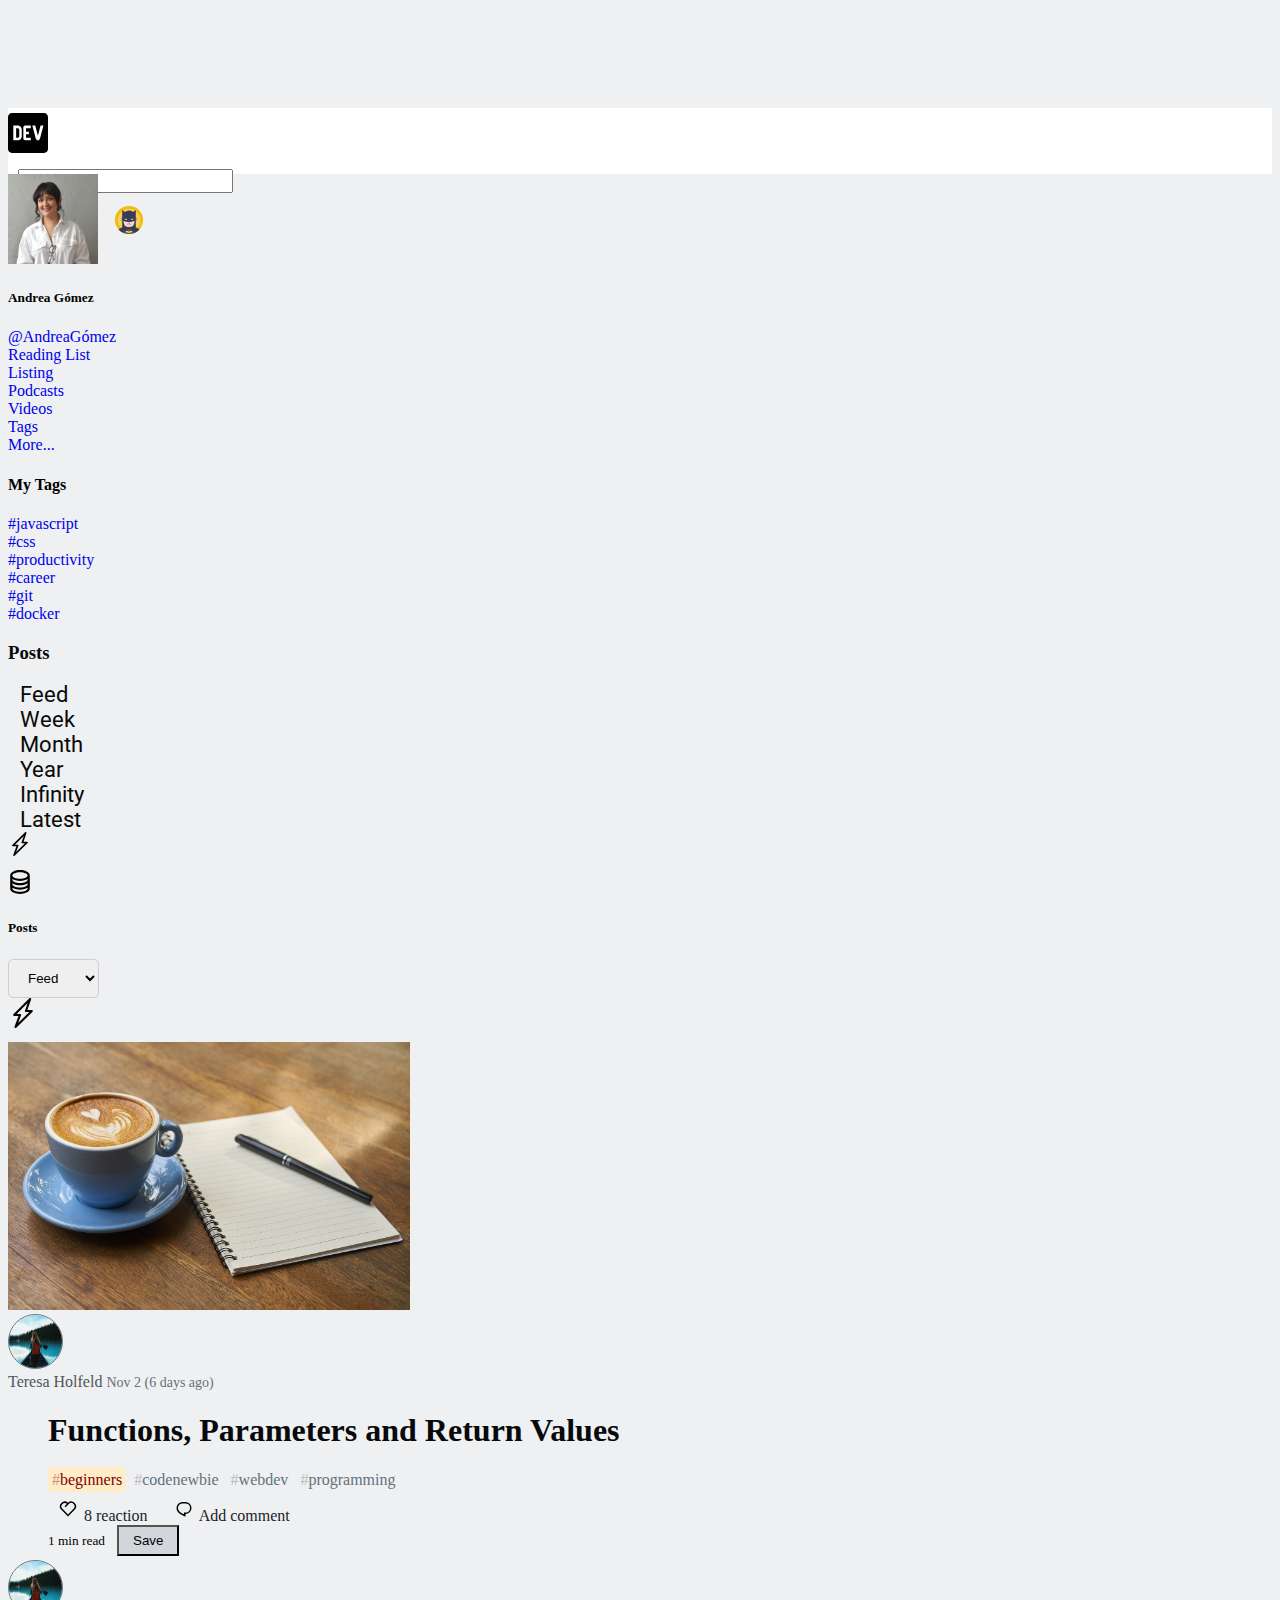
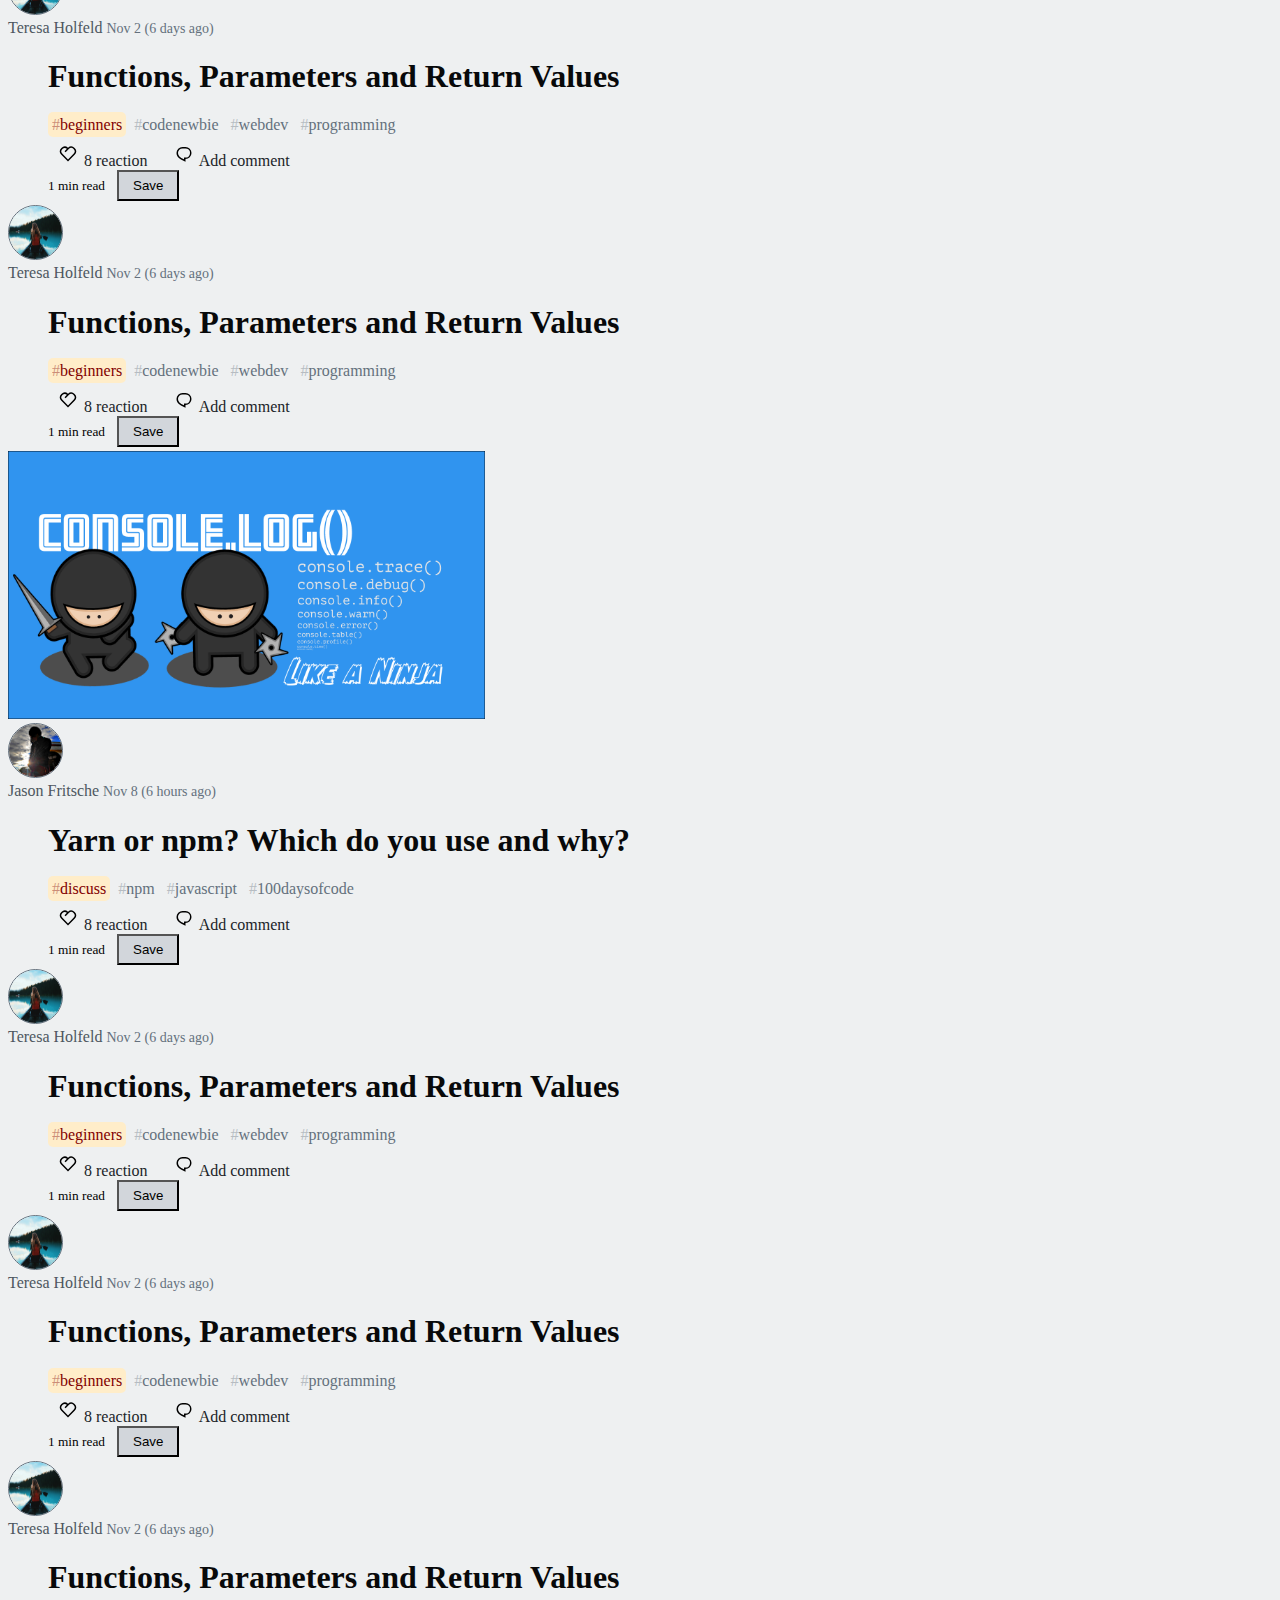
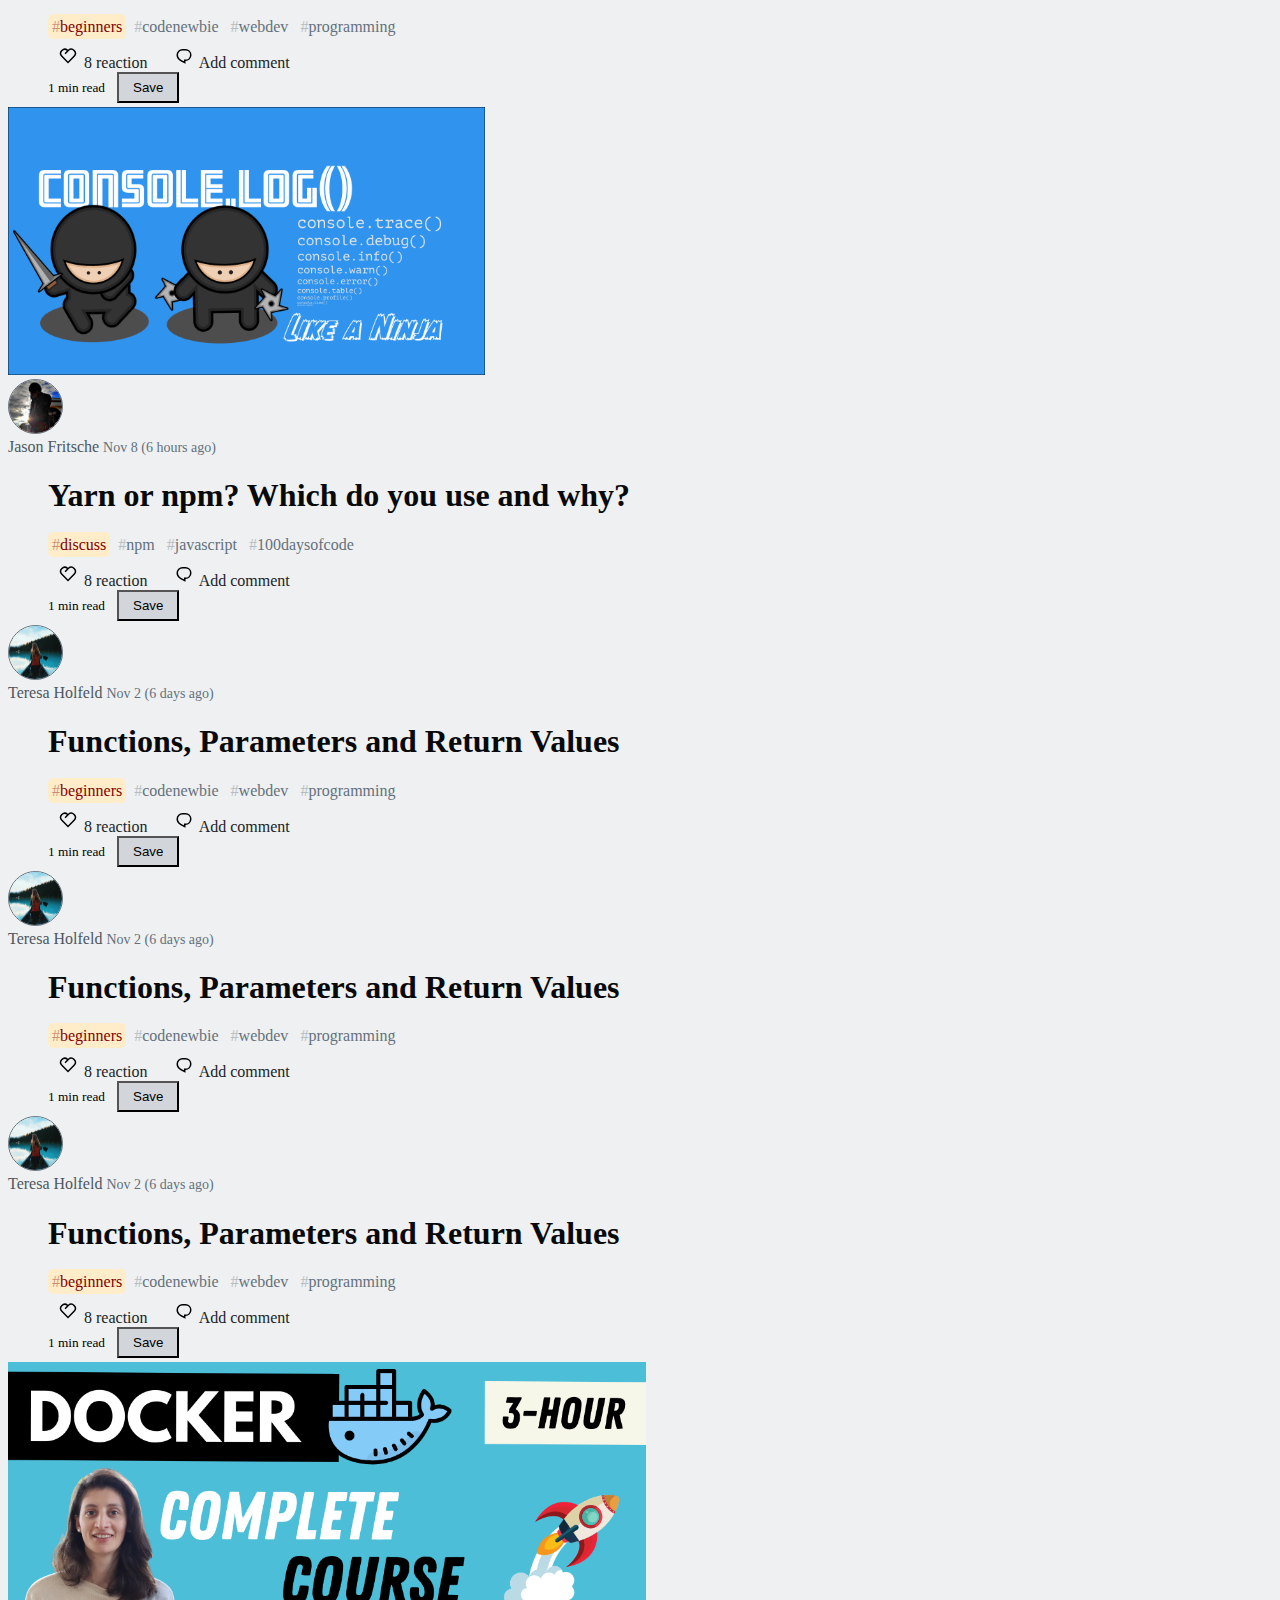
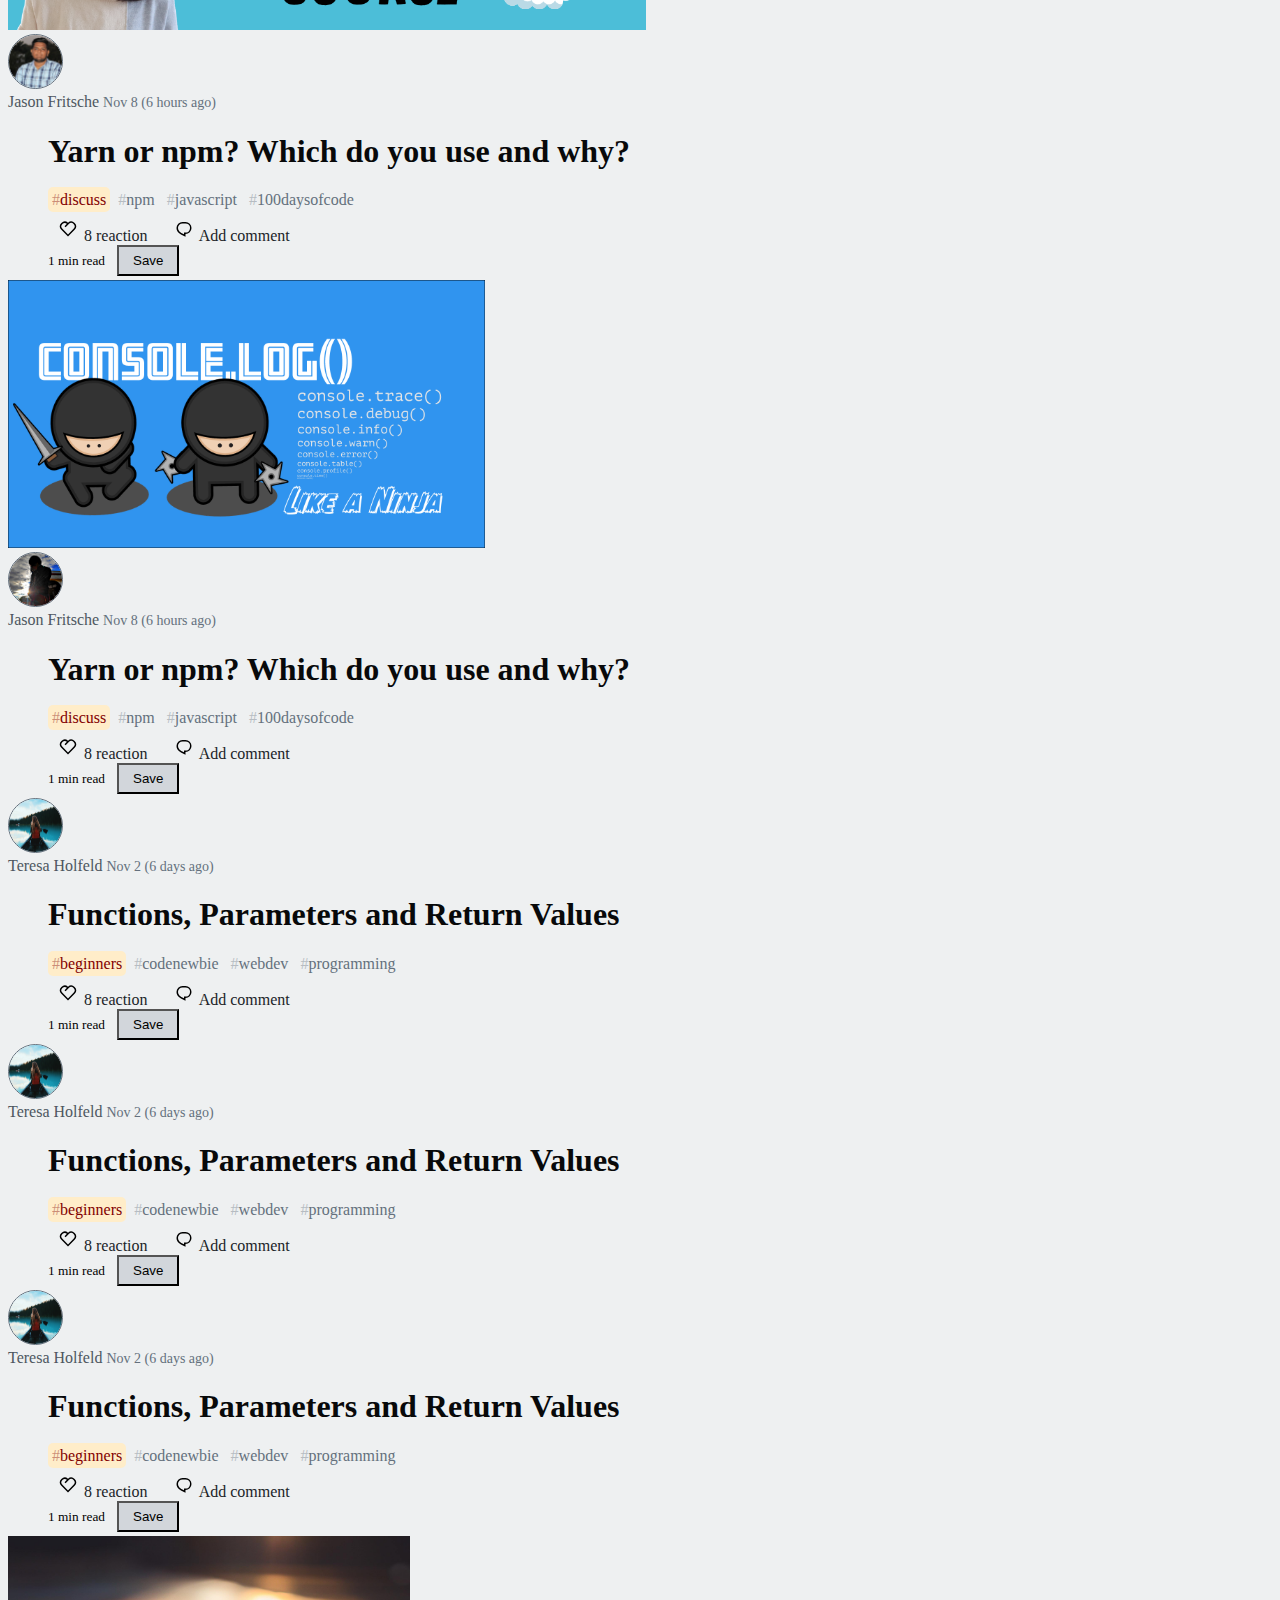
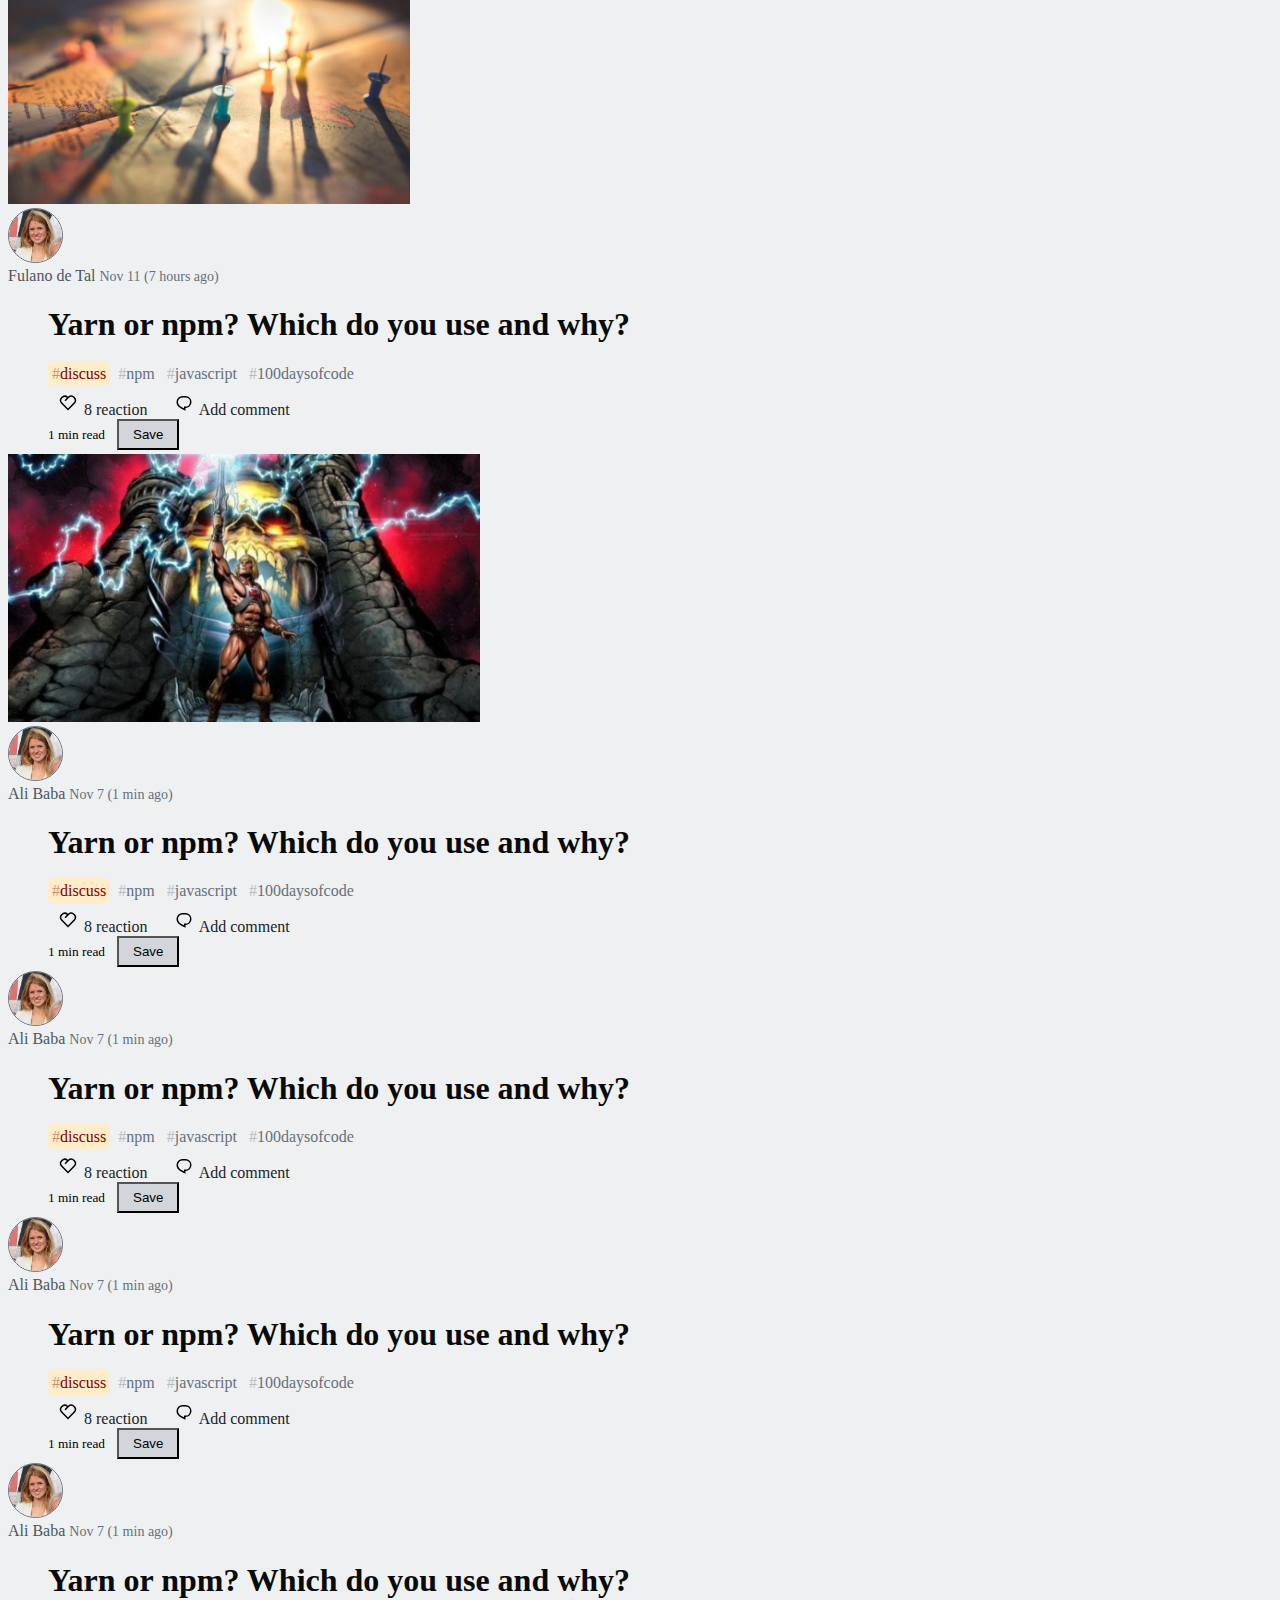
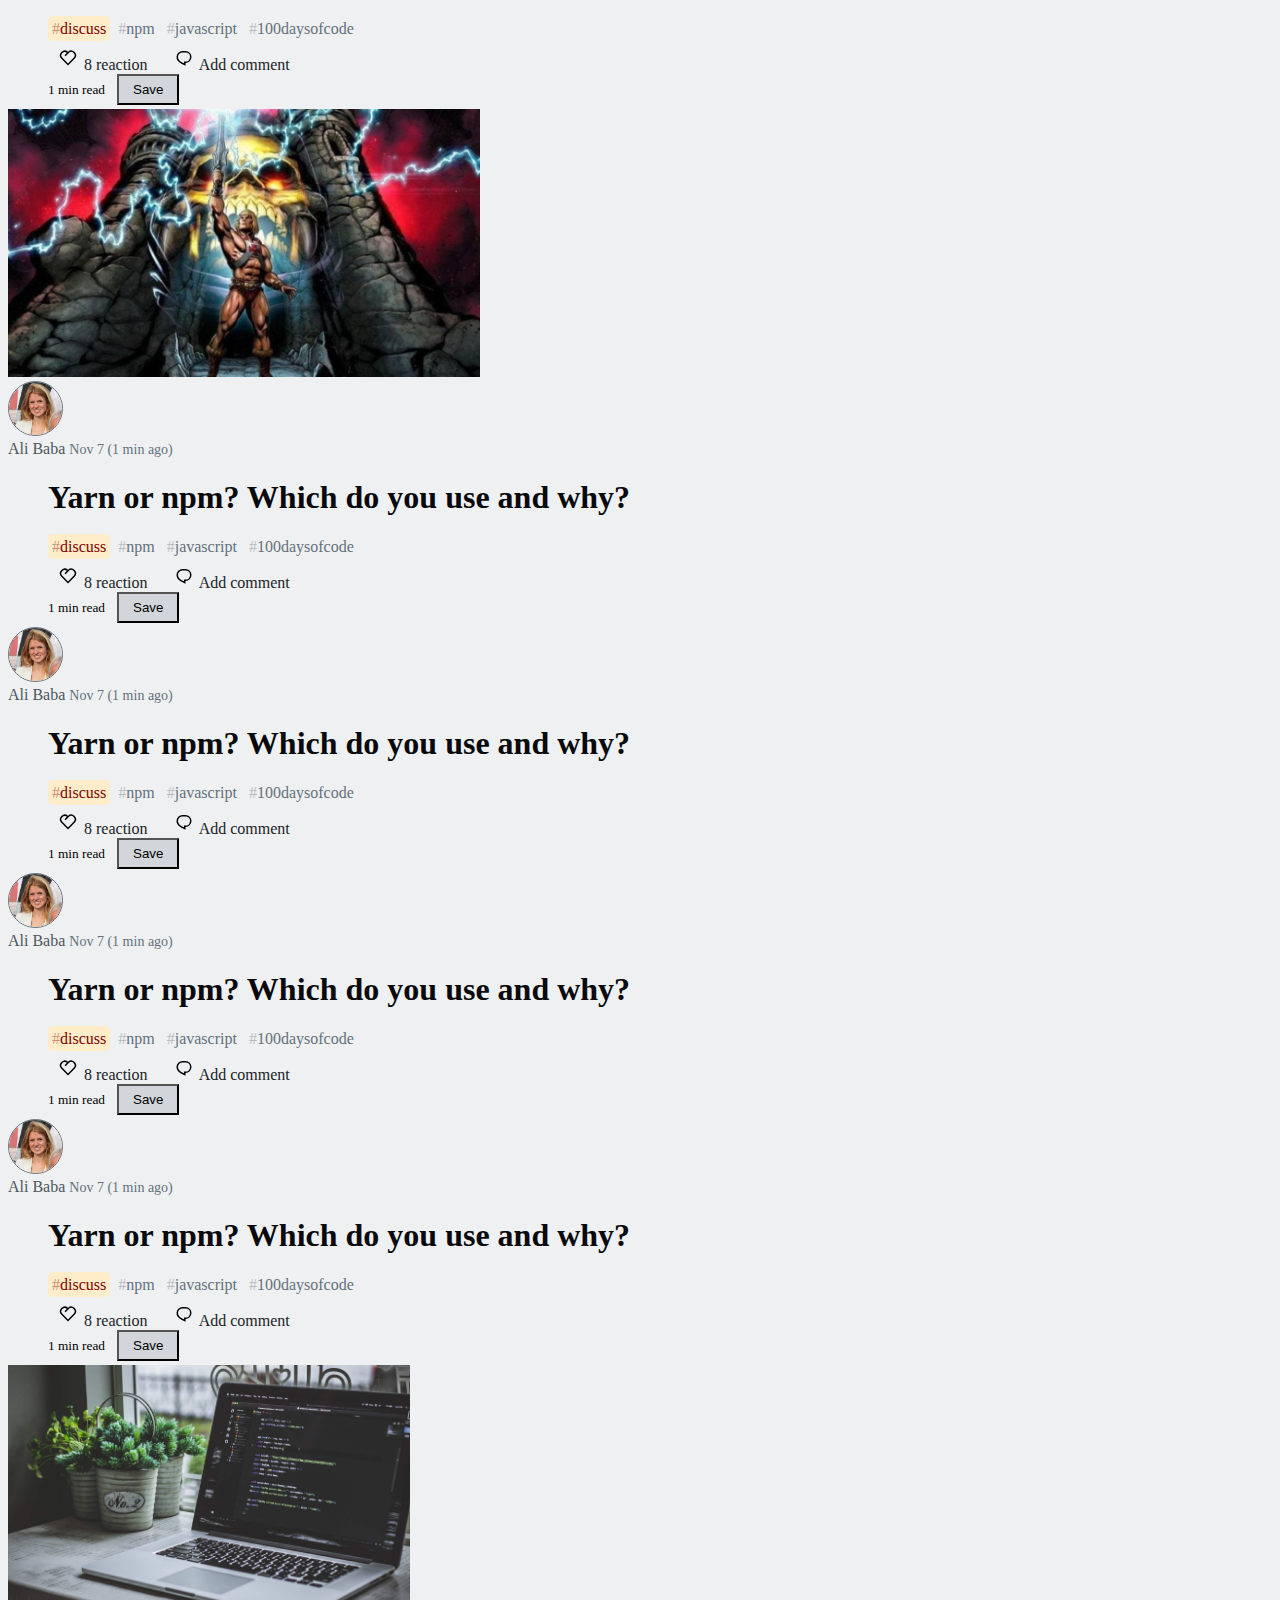
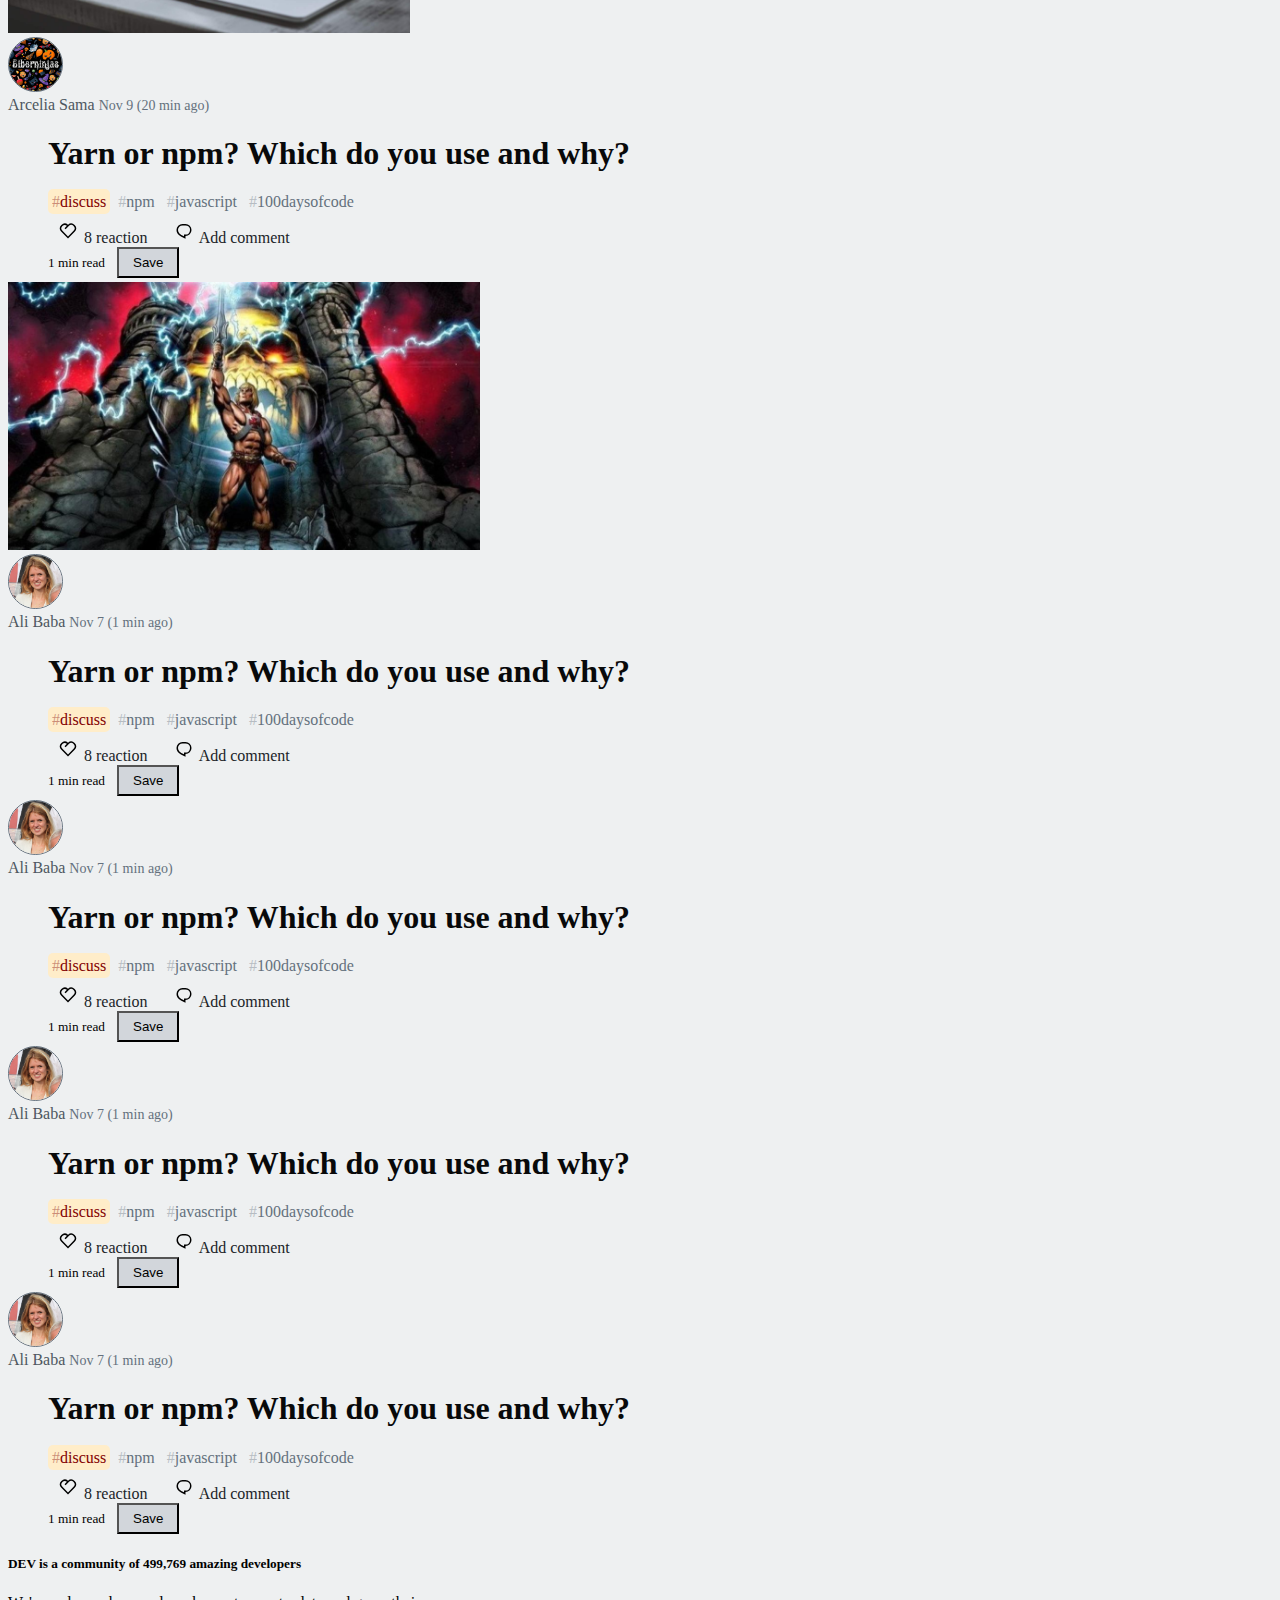
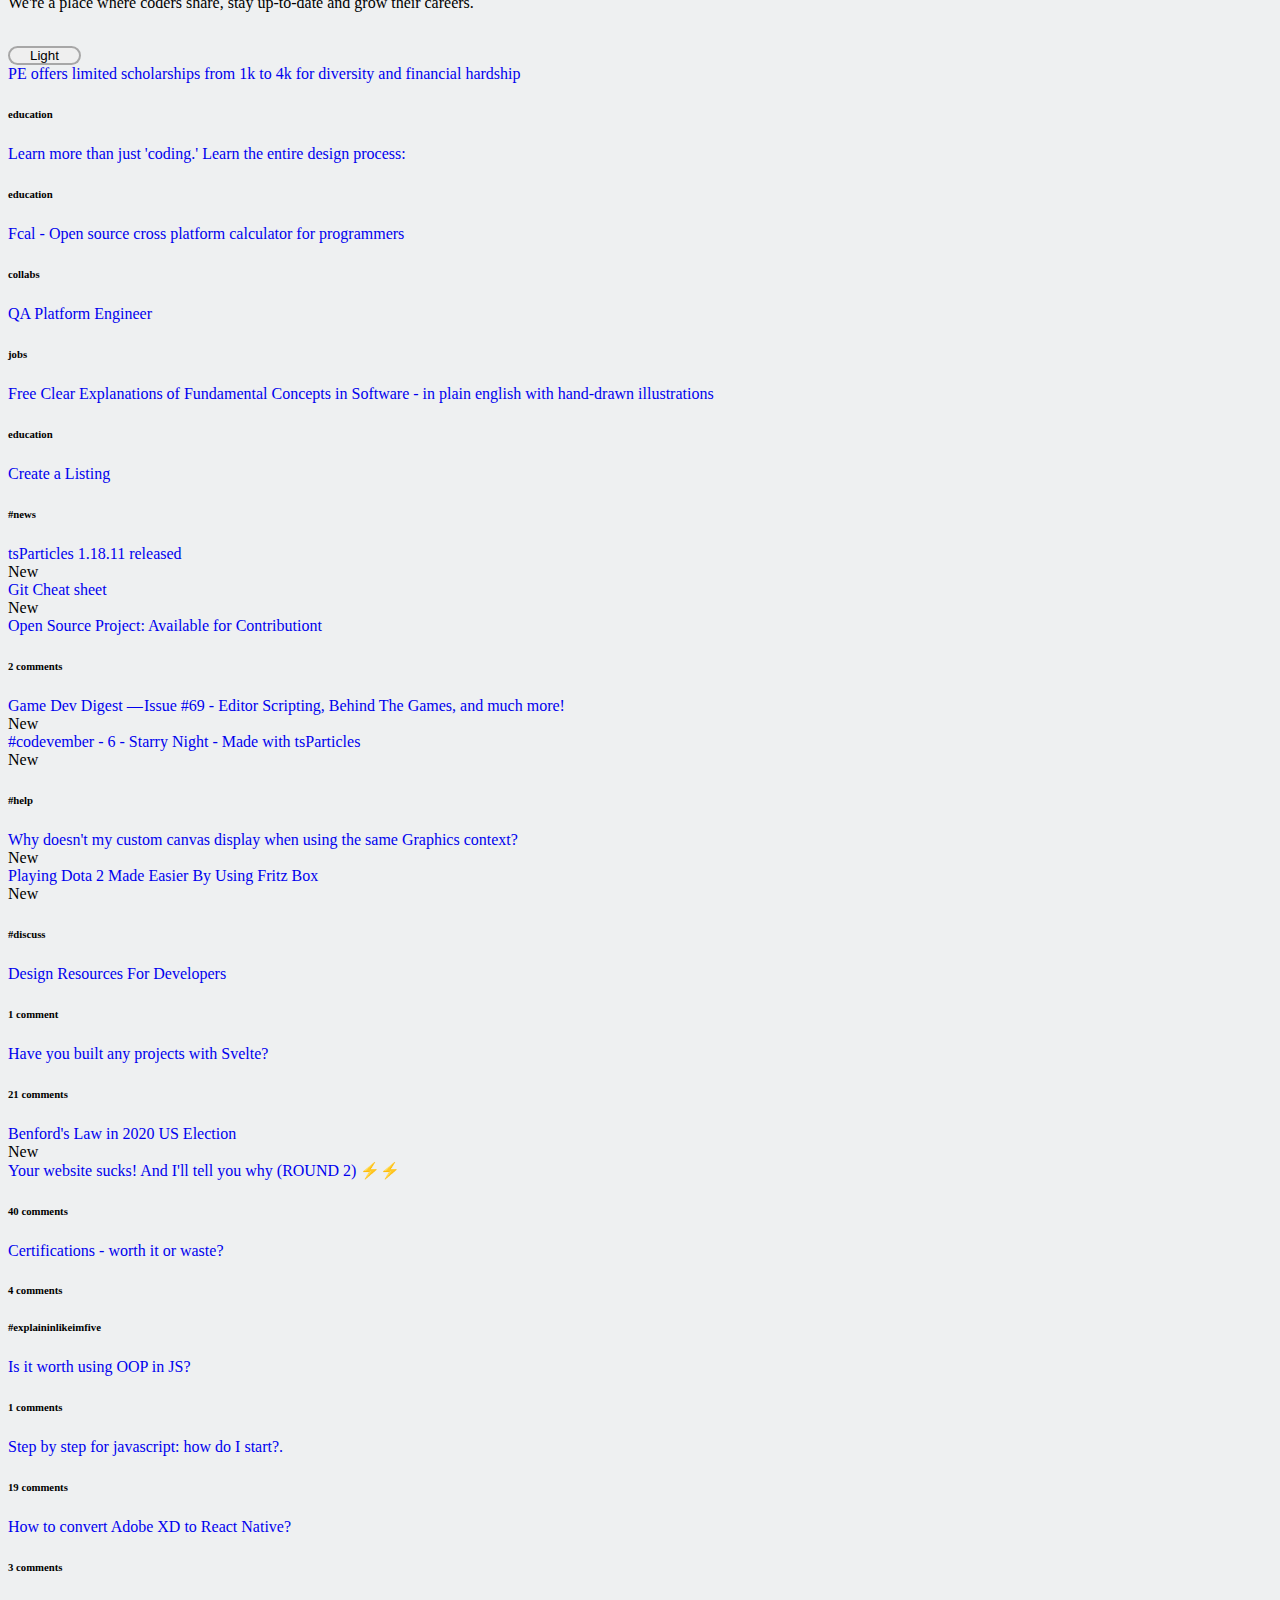
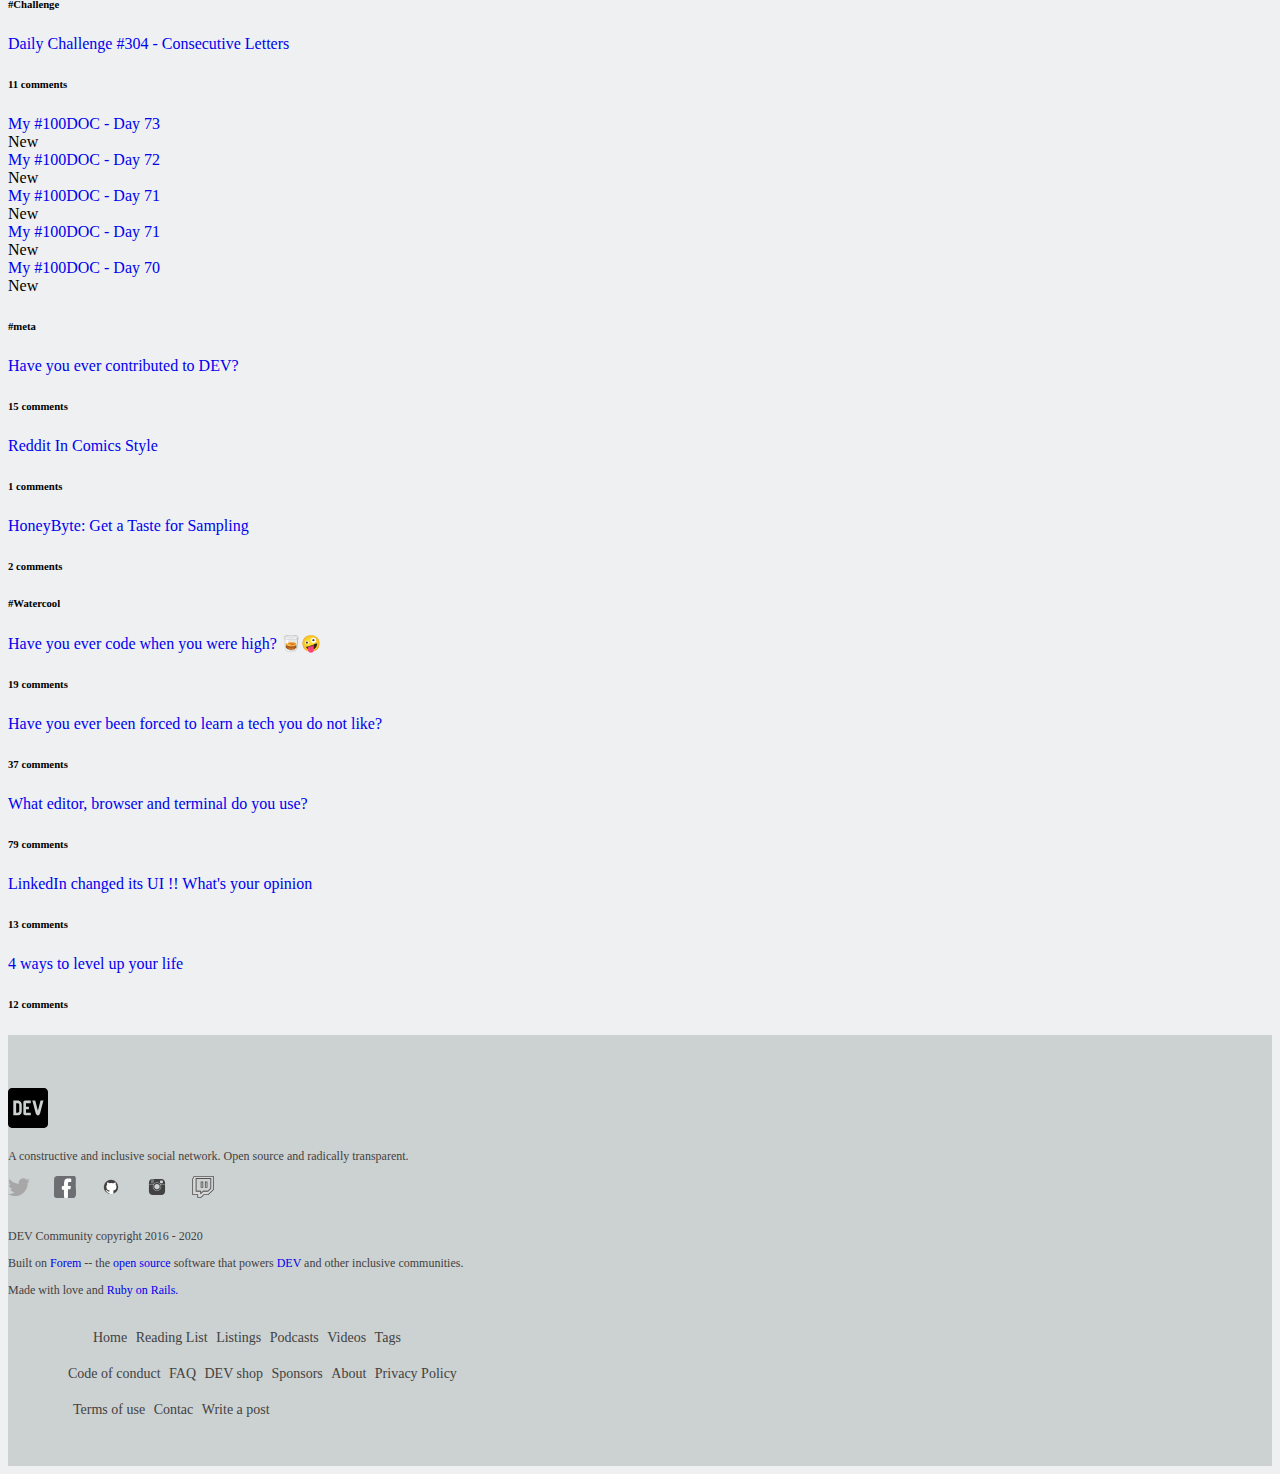
==== commit 2c252efd: "Arreglos a estilos" ====
--- a/index.html
+++ b/index.html
@@ -55,8 +55,8 @@
         <div class= "container-lg">
             <div class="row">
                 <div class="d-none d-md-block col-md-4 col-lg-3">
-                    <div class="col">
-                        <div class="card mb-4" style="max-width: 540px;">
+                    <div class="col aside_izq">
+                        <div class="card mb-4 car_aside" style="max-width: 540px;">
                             <div class="row no-gutters">
                                 <div class="col-4">
                                     <img src="images/681433-original.jpeg" class="rounded-circle" width="90px"; height="auto"; alt="Avatar">
@@ -148,7 +148,7 @@
 
                 <div class="col-12 col-md-8 col-lg-6">
                     <header class="d-none d-md-flex align-items-center justify-content-between">
-                        <h3 class="post-title">Posts</h3>
+                        <h3 class="post-title"><a href="post.html">Posts</a></h3>
                         <ul class="nav nav-pills lg-3" id="pills-tab" role="tablist">
                             <li class="nav-item">
                                 <a class="nav-link" id="pills-feed-tab" data-toggle="pill" href="#pills-feed" role="tab" aria-controls="pills-feed" aria-selected="true">Feed</a>
@@ -1414,16 +1414,6 @@
                             <button type="button" class="btn btn-light">Light</button>
                         </div>
                     </div>
-
-                    <div class="col">LISTING
-                        <div class="card">
-                            <div class="card-body">
-                                <h6 class="card-text d-flex justify-content-start">Listings</h6>
-                                <a href="#"class="stretched-link d-flex justify-content-end">Sell all</a>
-                            </div>
-                        </div>
-                    </div>
-
                     <div class="card articles">
                         <div class="card-body">
                             <a href="#"class="stretched-link" class="text-right">PE offers limited scholarships from 1k to 4k for diversity and financial hardship</a>
--- a/css/style.css
+++ b/css/style.css
@@ -3,9 +3,15 @@
   color: dodgerblue;
 }
 
+.car_aside {
+  background-color: #eef0f1;
+  border: none;
+}
+
 body {
   position: relative;
   background-color: #eef0f1;
+  padding-top: 100px;
 }
 
 header {
@@ -98,6 +104,11 @@
   font-weight: bolder;
 }
 
+.post-title a {
+  color: #08090a;
+  text-decoration: none;
+}
+
 nav a:focus {
   border-bottom: 4px solid #3b49df;
 }
@@ -402,6 +413,13 @@
   height: 50px;
   width: 40px;
   margin-right: 10px;
+  text-decoration: none;
+  border-color: transparent;
+}
+
+.img-logo:active {
+  text-decoration: none;
+  border-color: transparent;
 }
 
 .img-smill {
@@ -424,6 +442,7 @@
   margin-top: 7px;
   margin-left: 15px;
   position: relative;
+  text-align: center;
 }
 
 .img-avatar:hover + .menu-avatar {
@@ -435,10 +454,13 @@
   display: none;
   -webkit-transition: all 0.10s ease-in-out;
   transition: all 0.10s ease-in-out;
+  text-decoration: none;
+  border-radius: 5px;
 }
 
 li {
   text-decoration: none;
+  list-style: none;
 }
 
 .form-control {
@@ -529,4 +551,22 @@
   top: 1px;
   right: 60px;
 }
+
+.fixed-top {
+  height: 66px;
+  background-color: white;
+  -webkit-box-align: self-end;
+      -ms-flex-align: self-end;
+          align-items: self-end;
+}
+
+.dropdown-item {
+  background-color: white;
+  text-decoration: none;
+  padding: 10px;
+}
+
+.dropdown-item {
+  width: 150px;
+}
 /*# sourceMappingURL=style.css.map */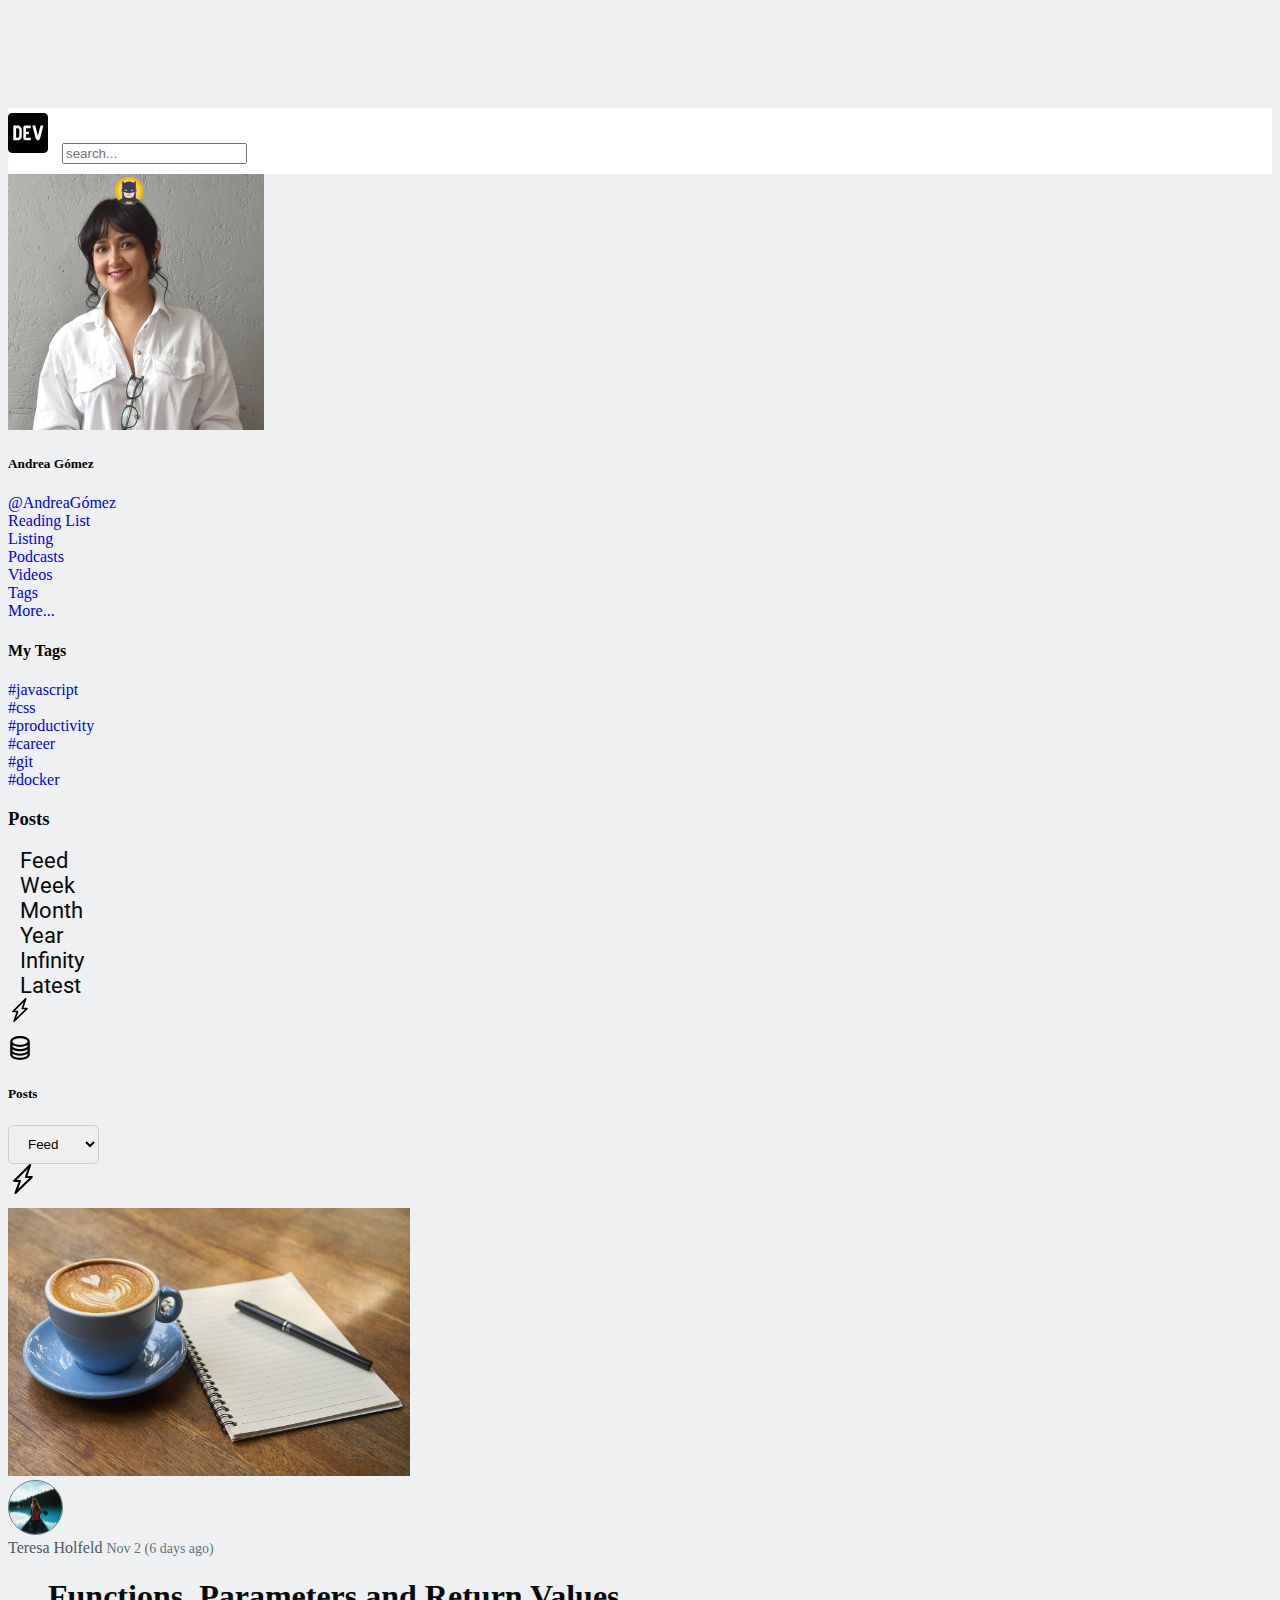
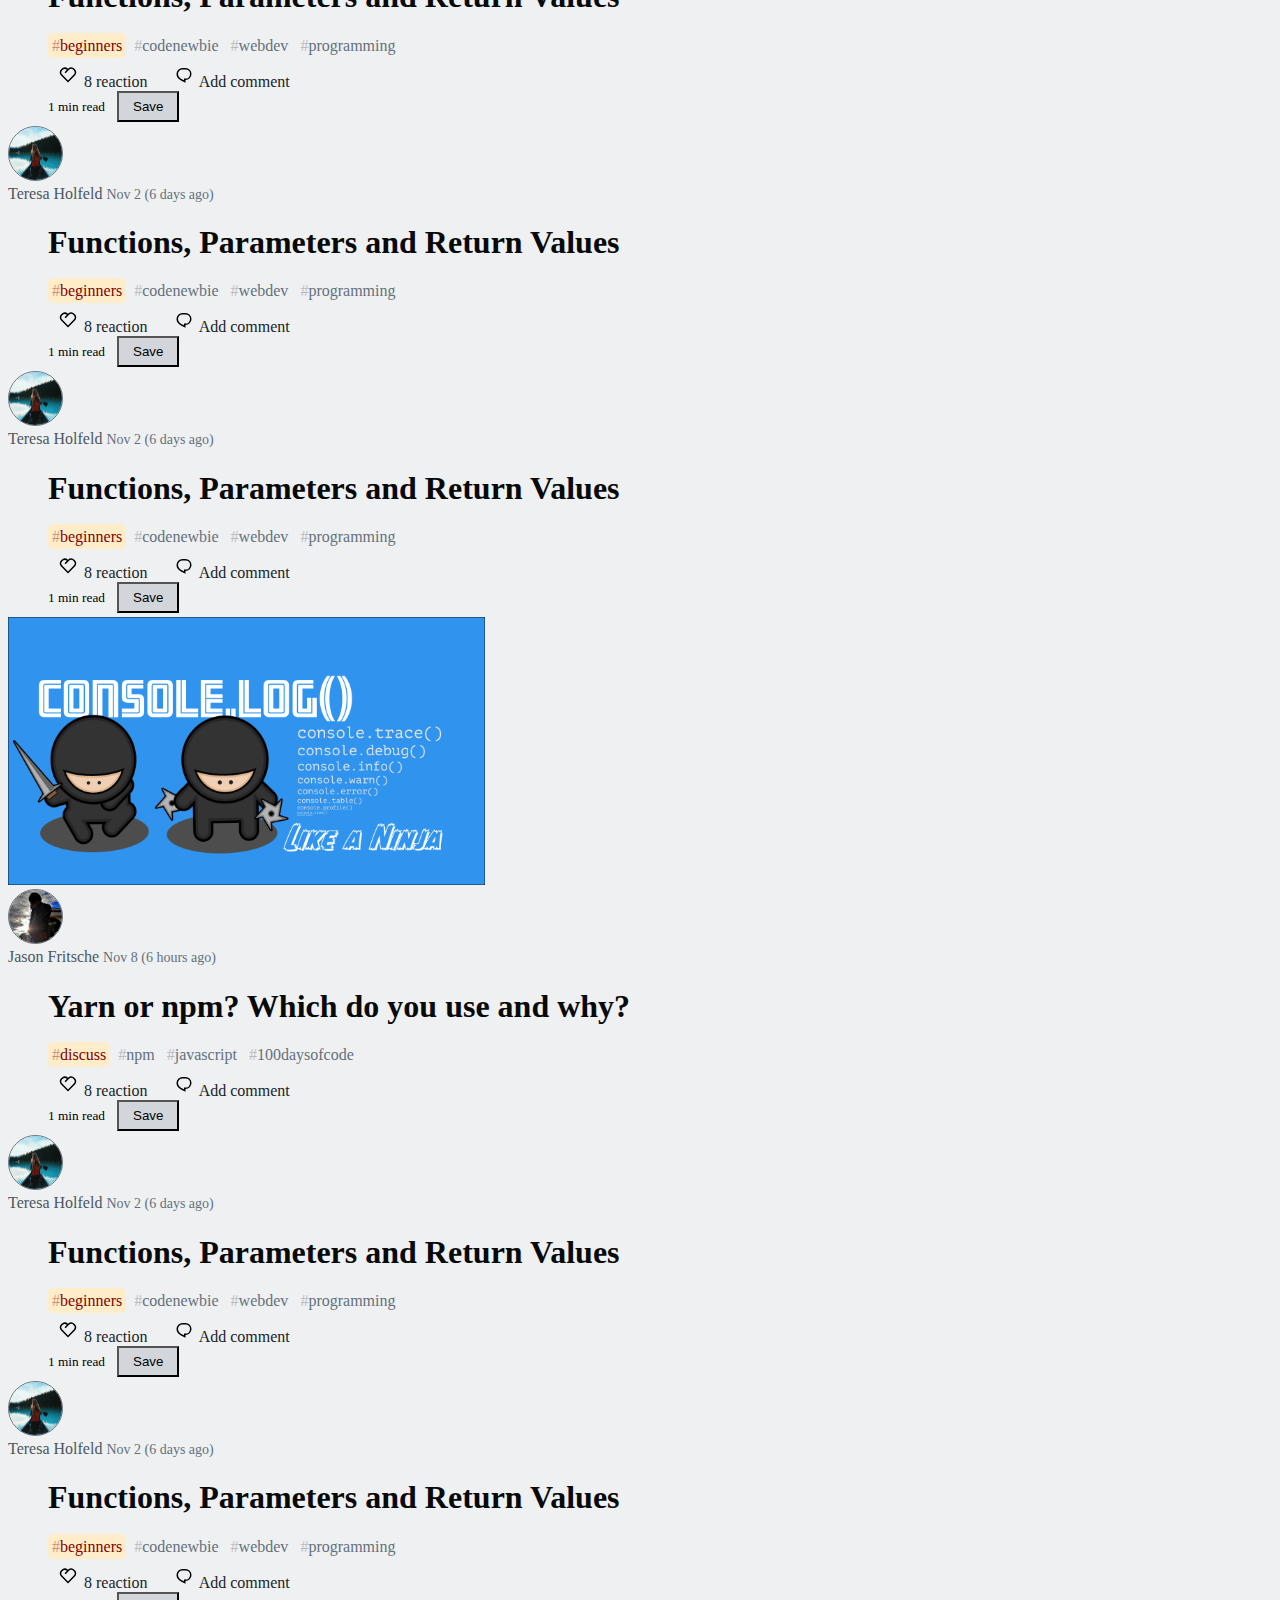
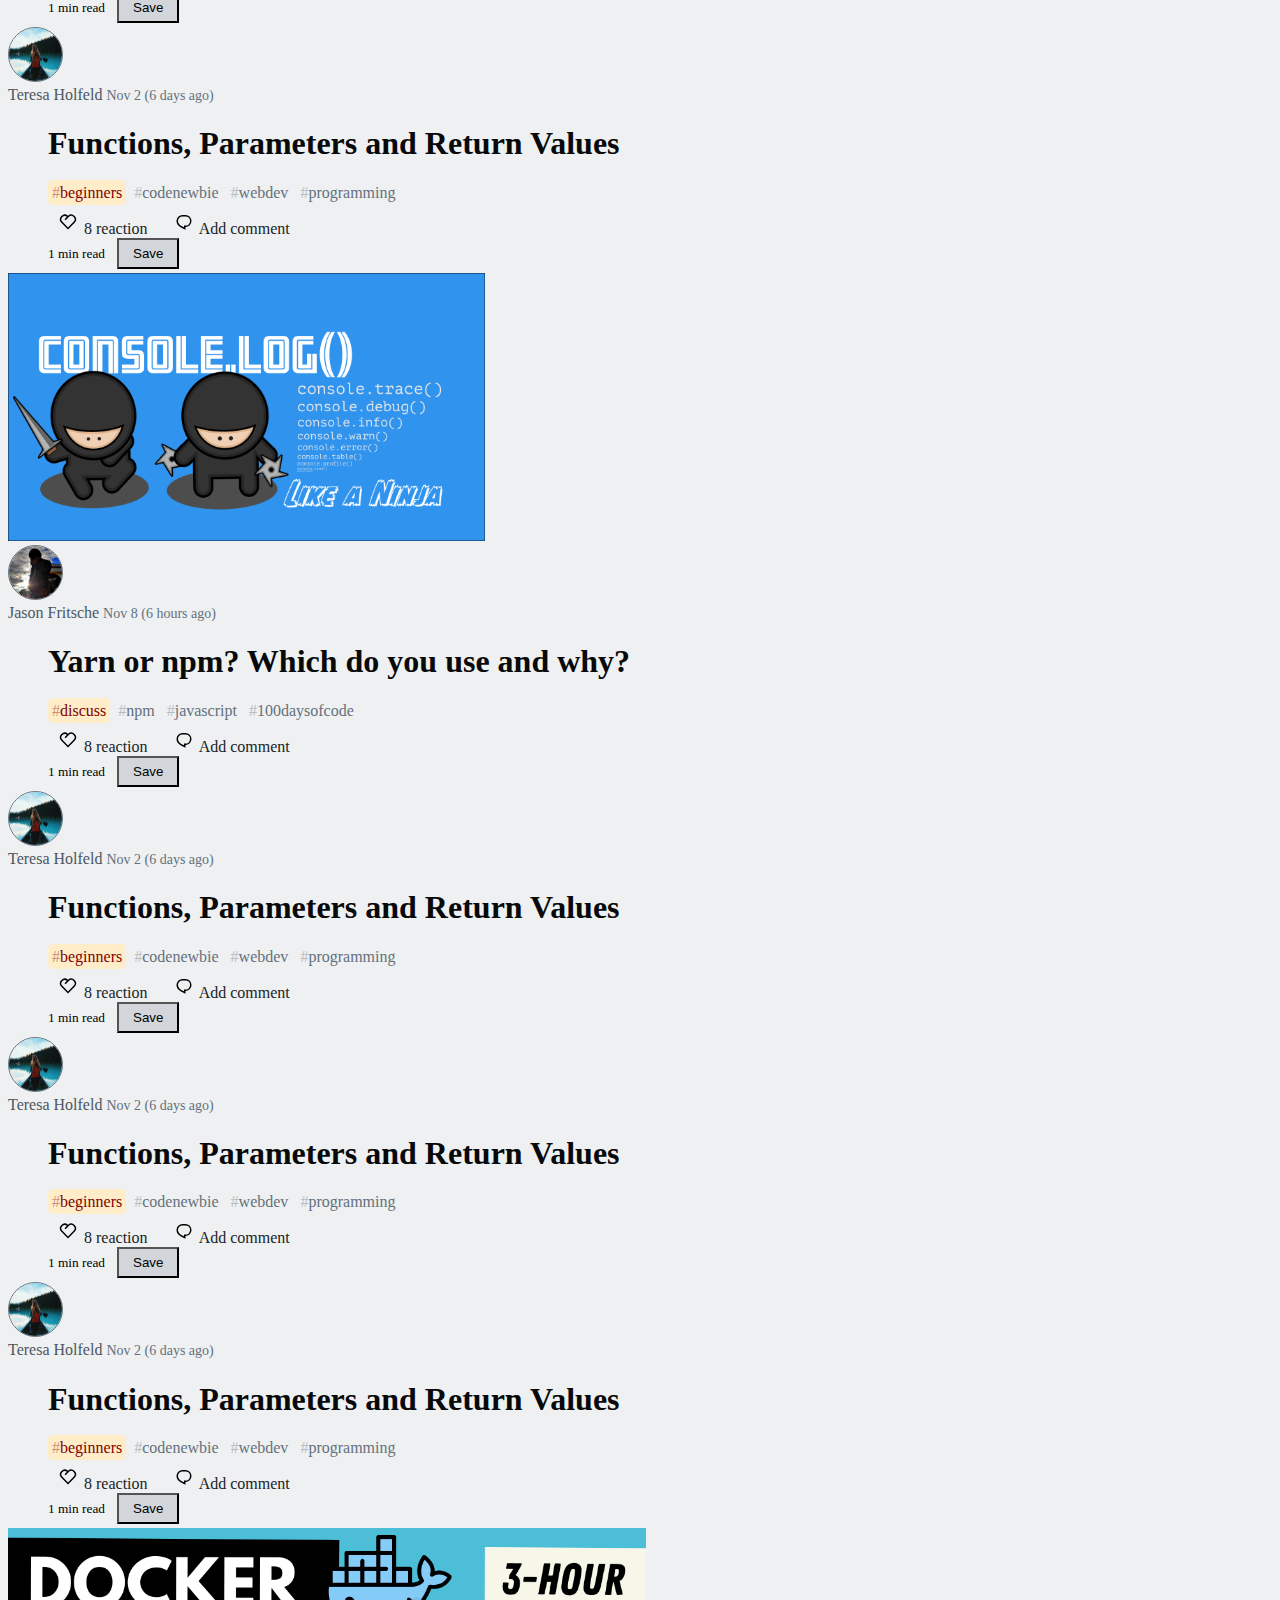
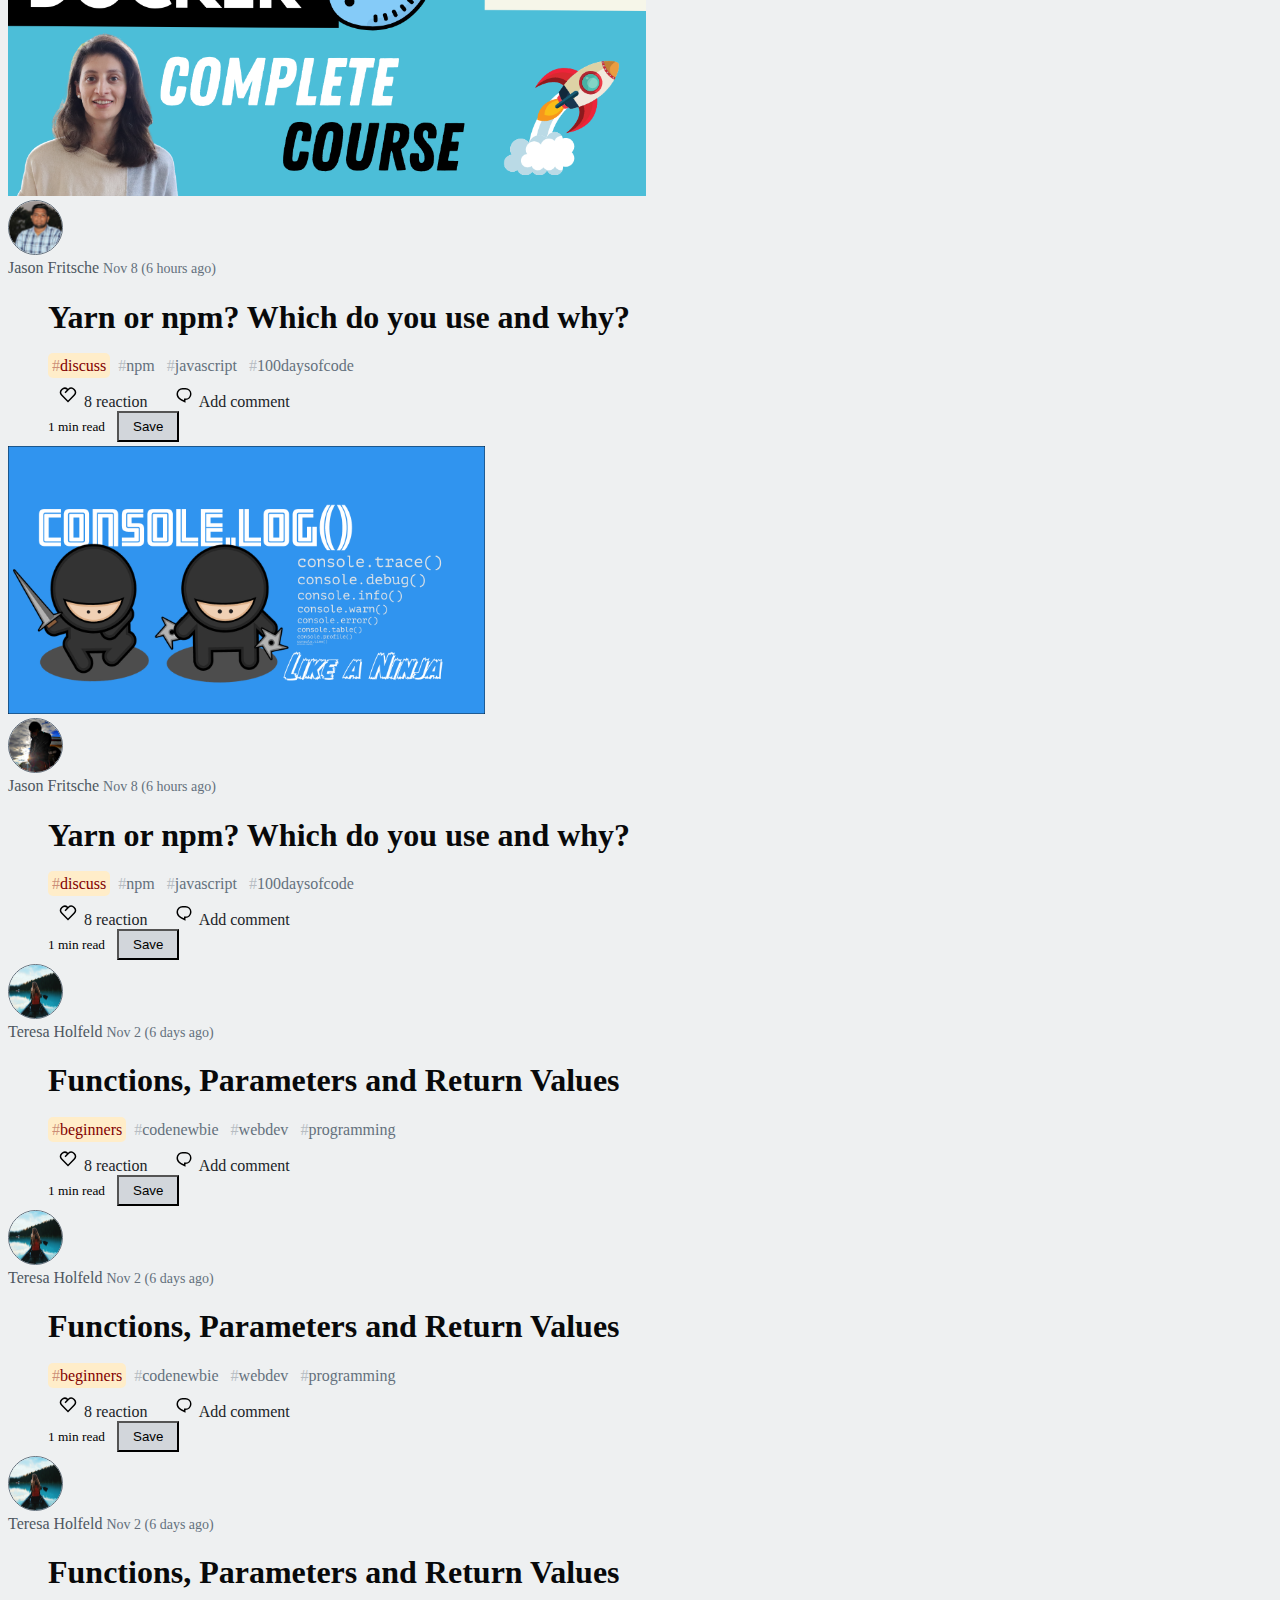
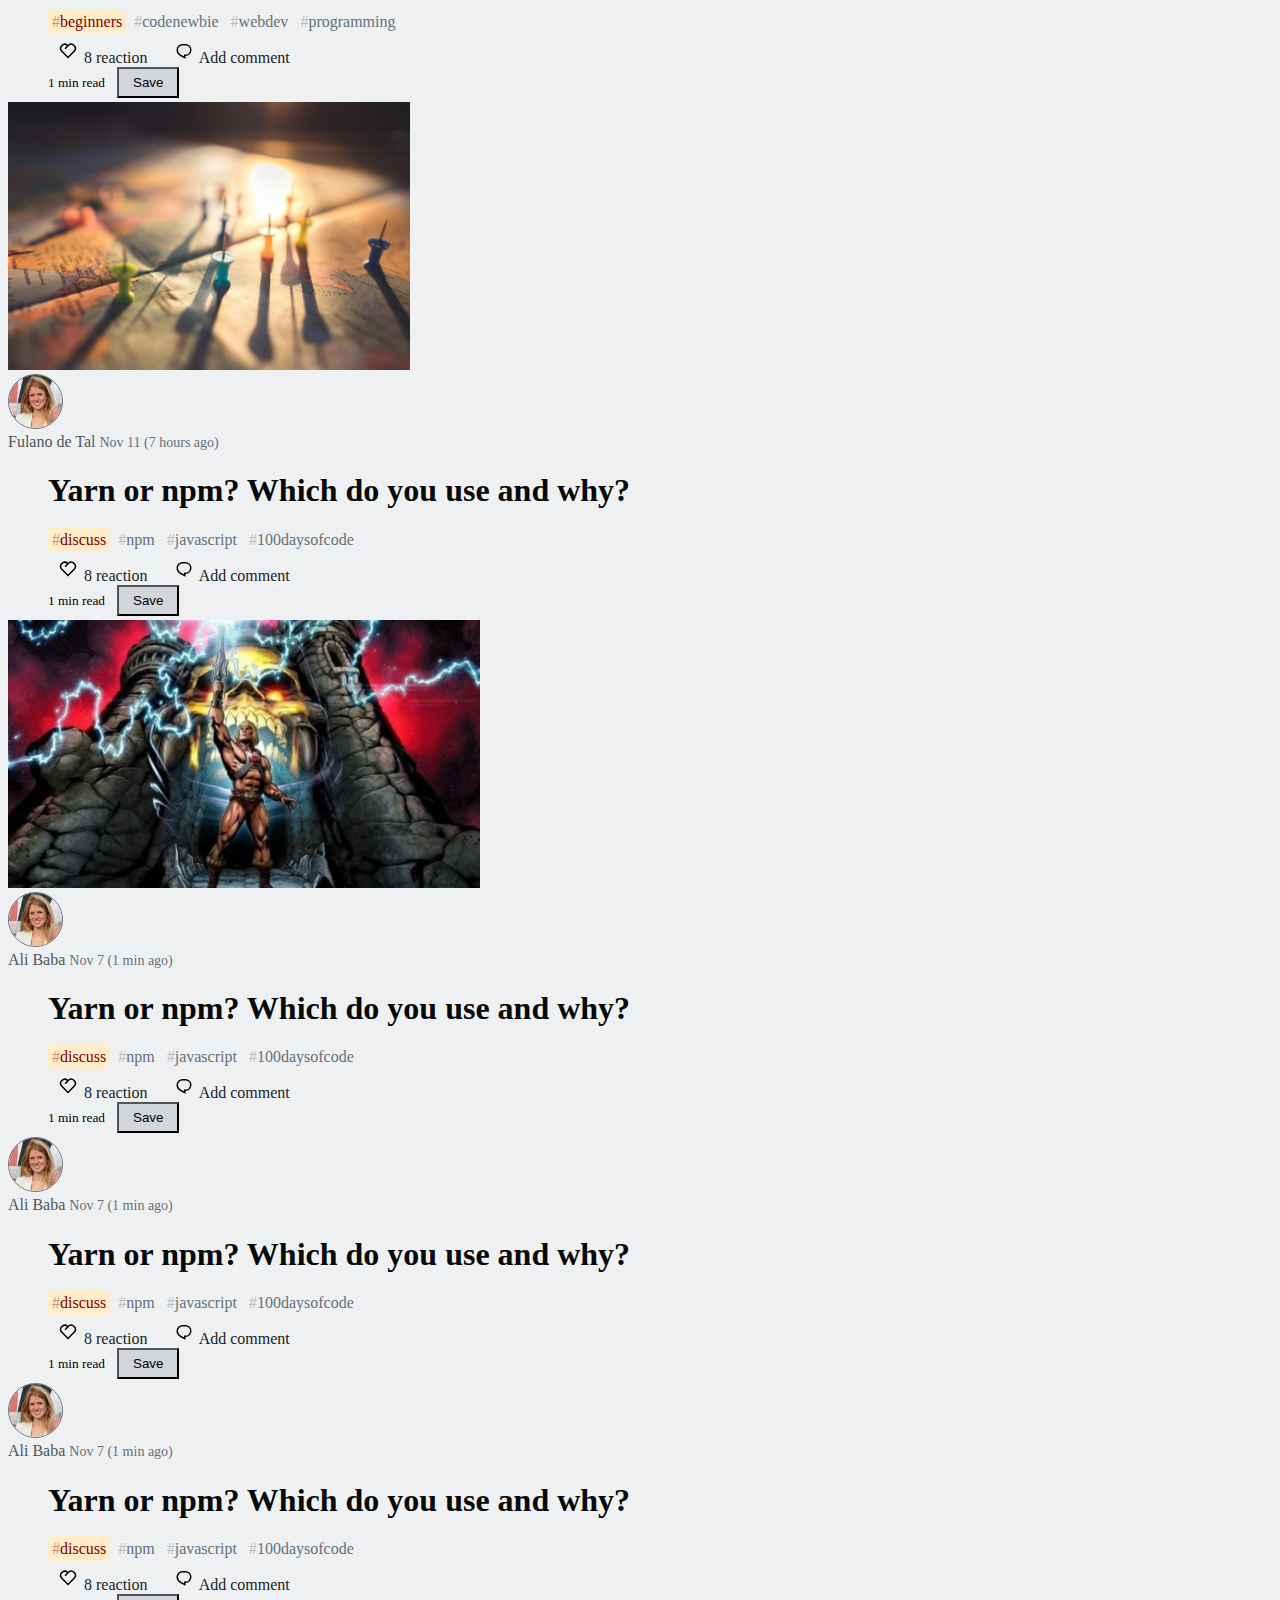
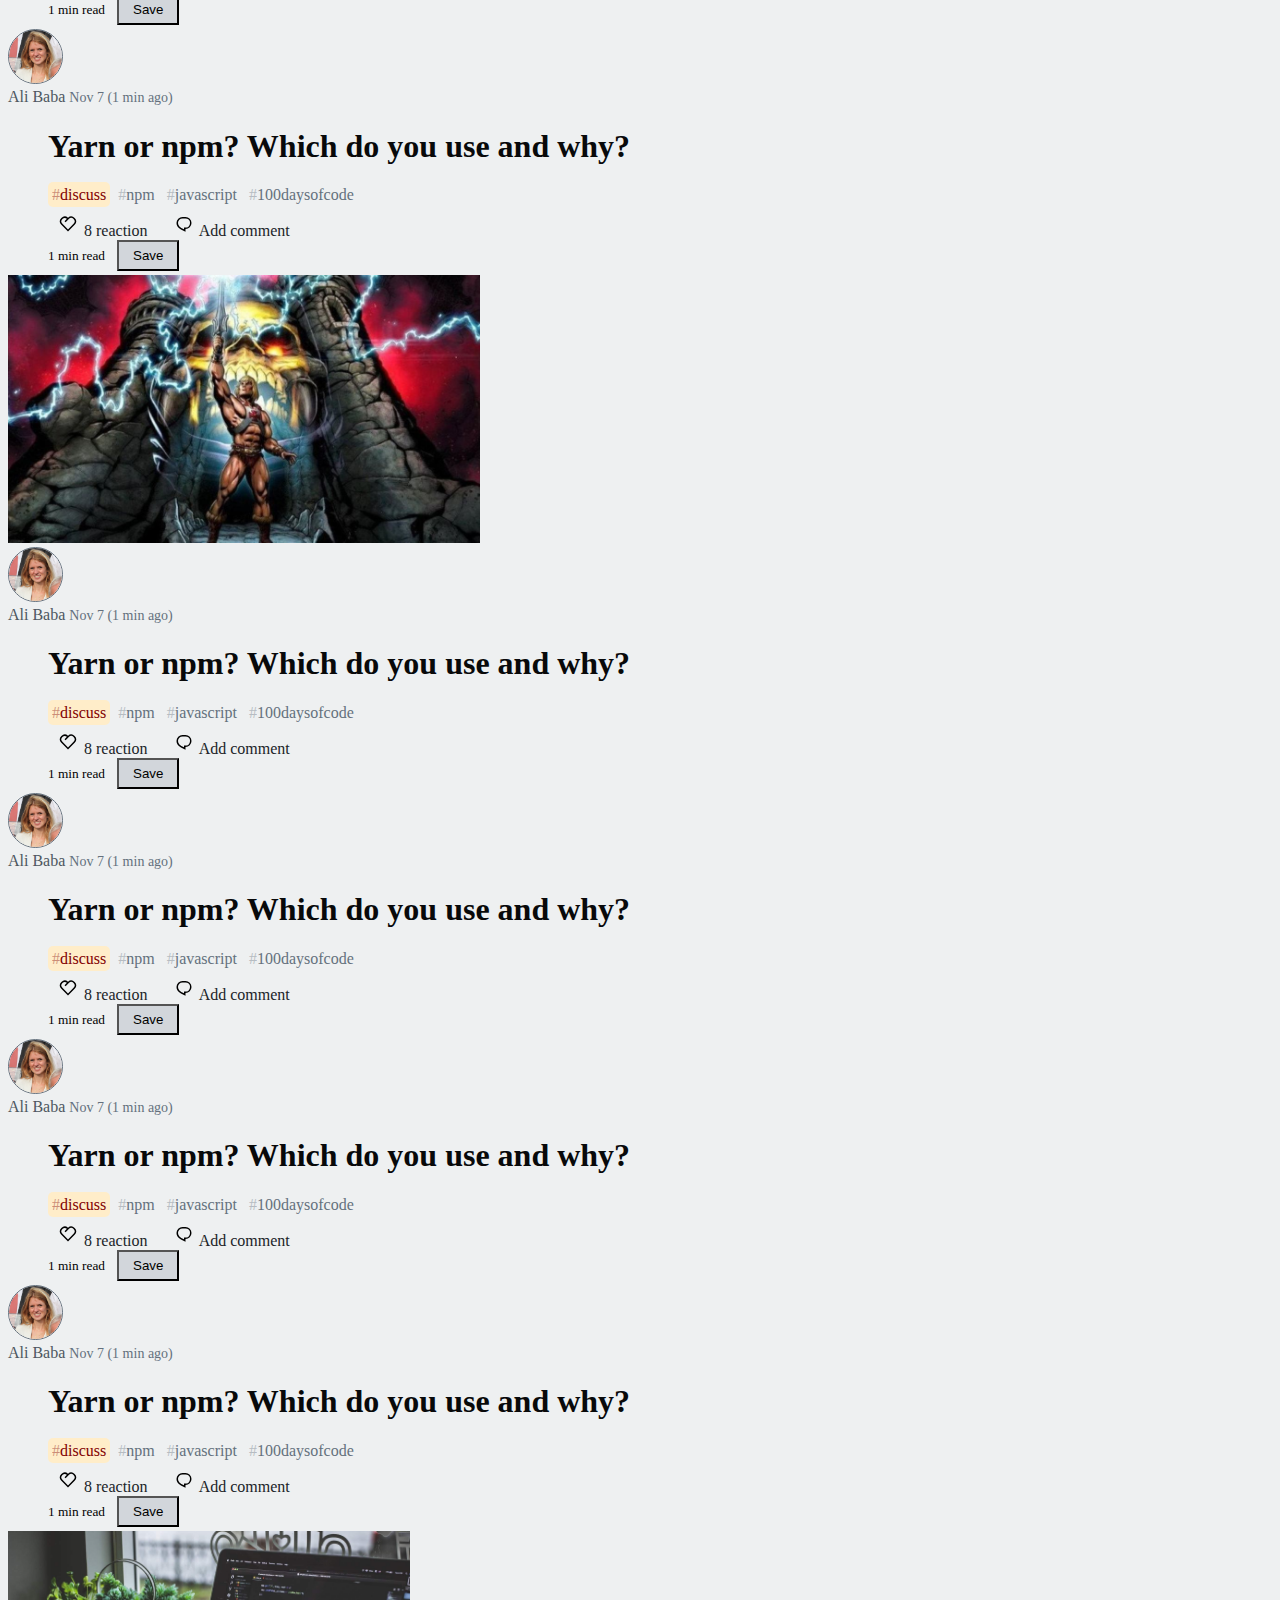
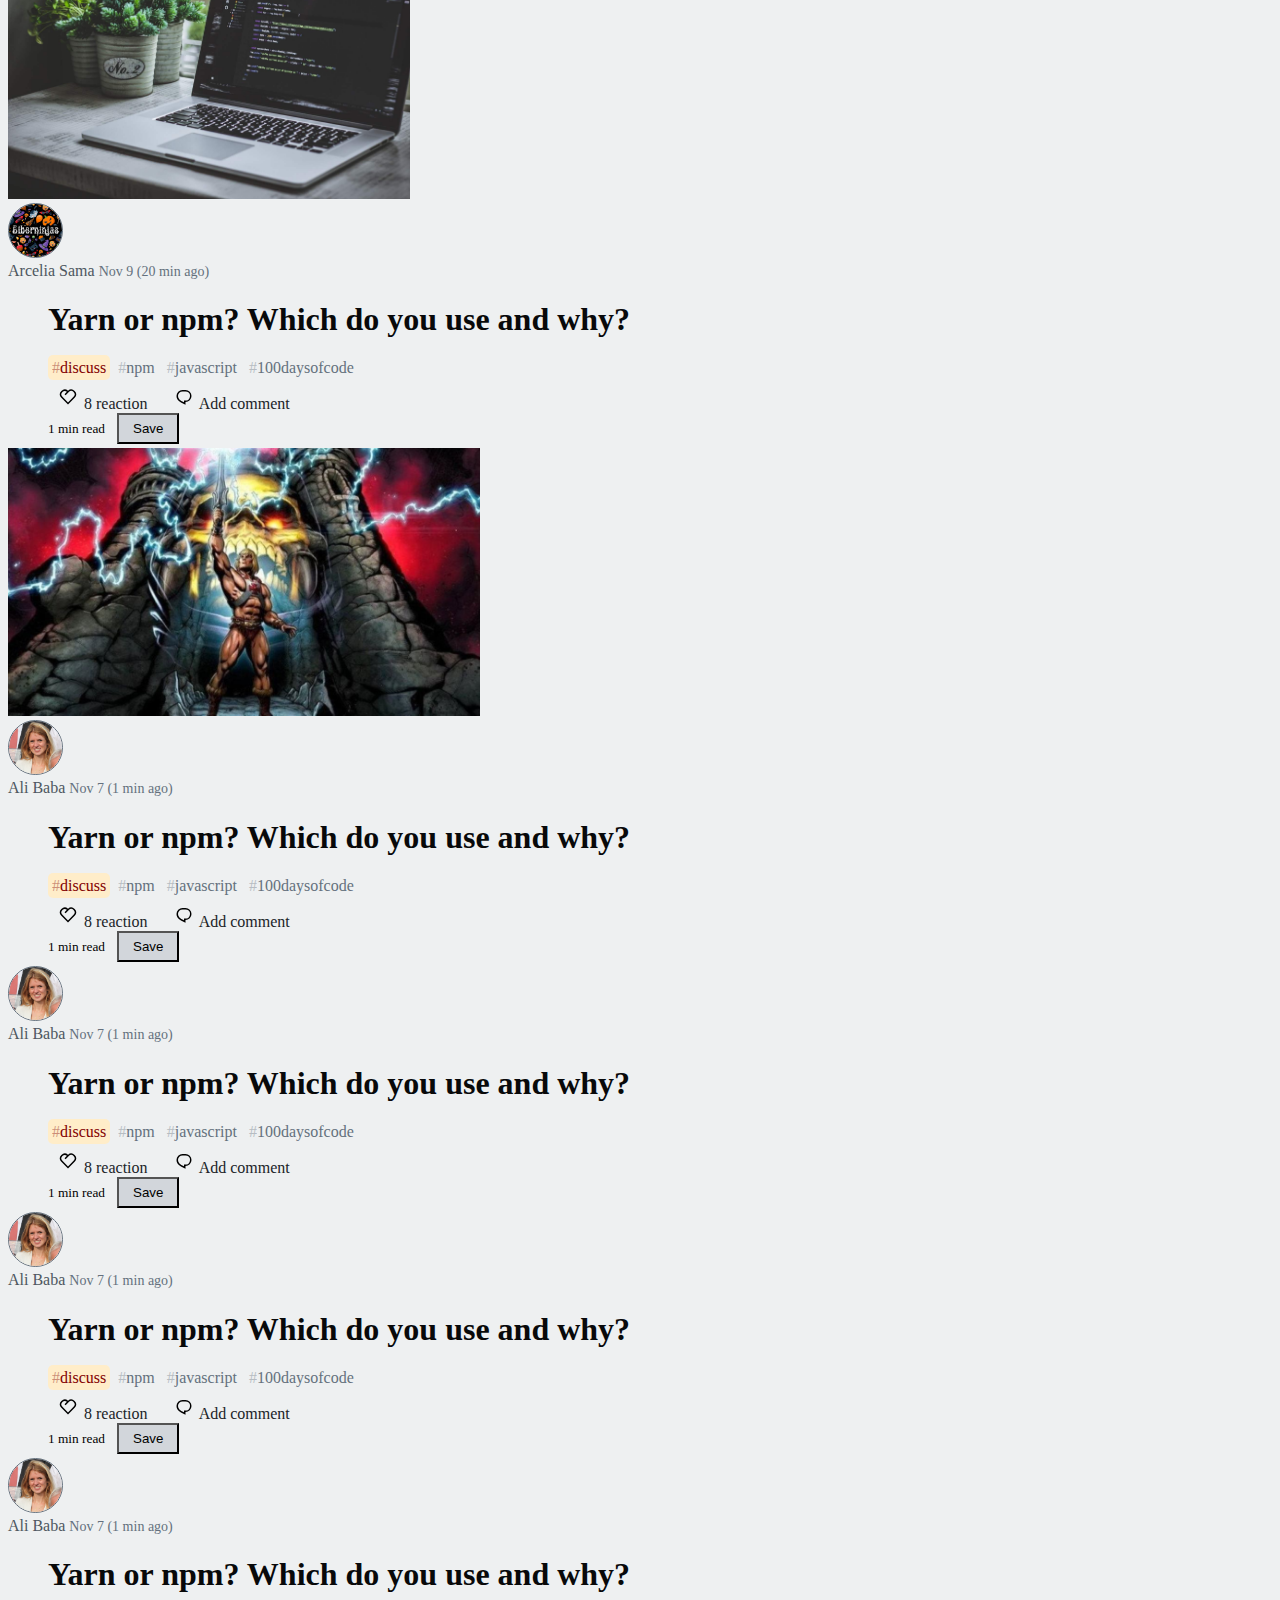
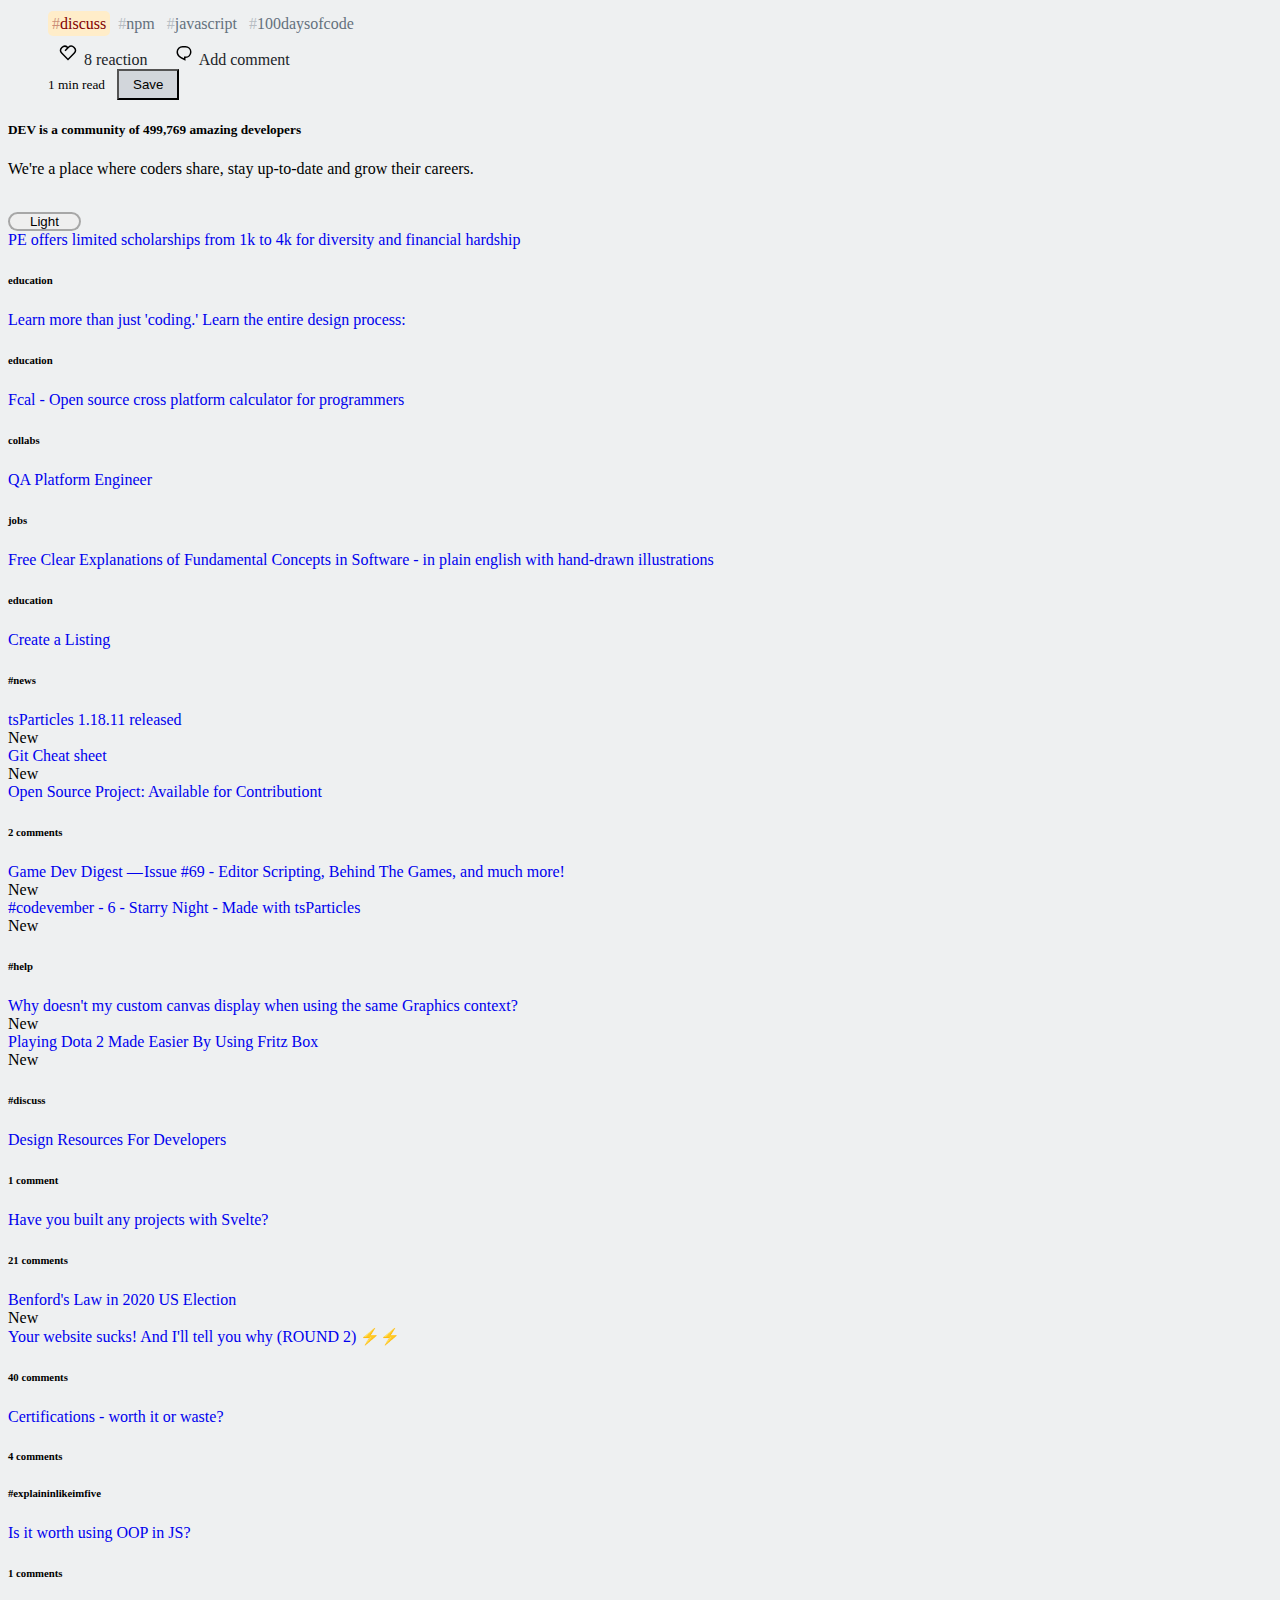
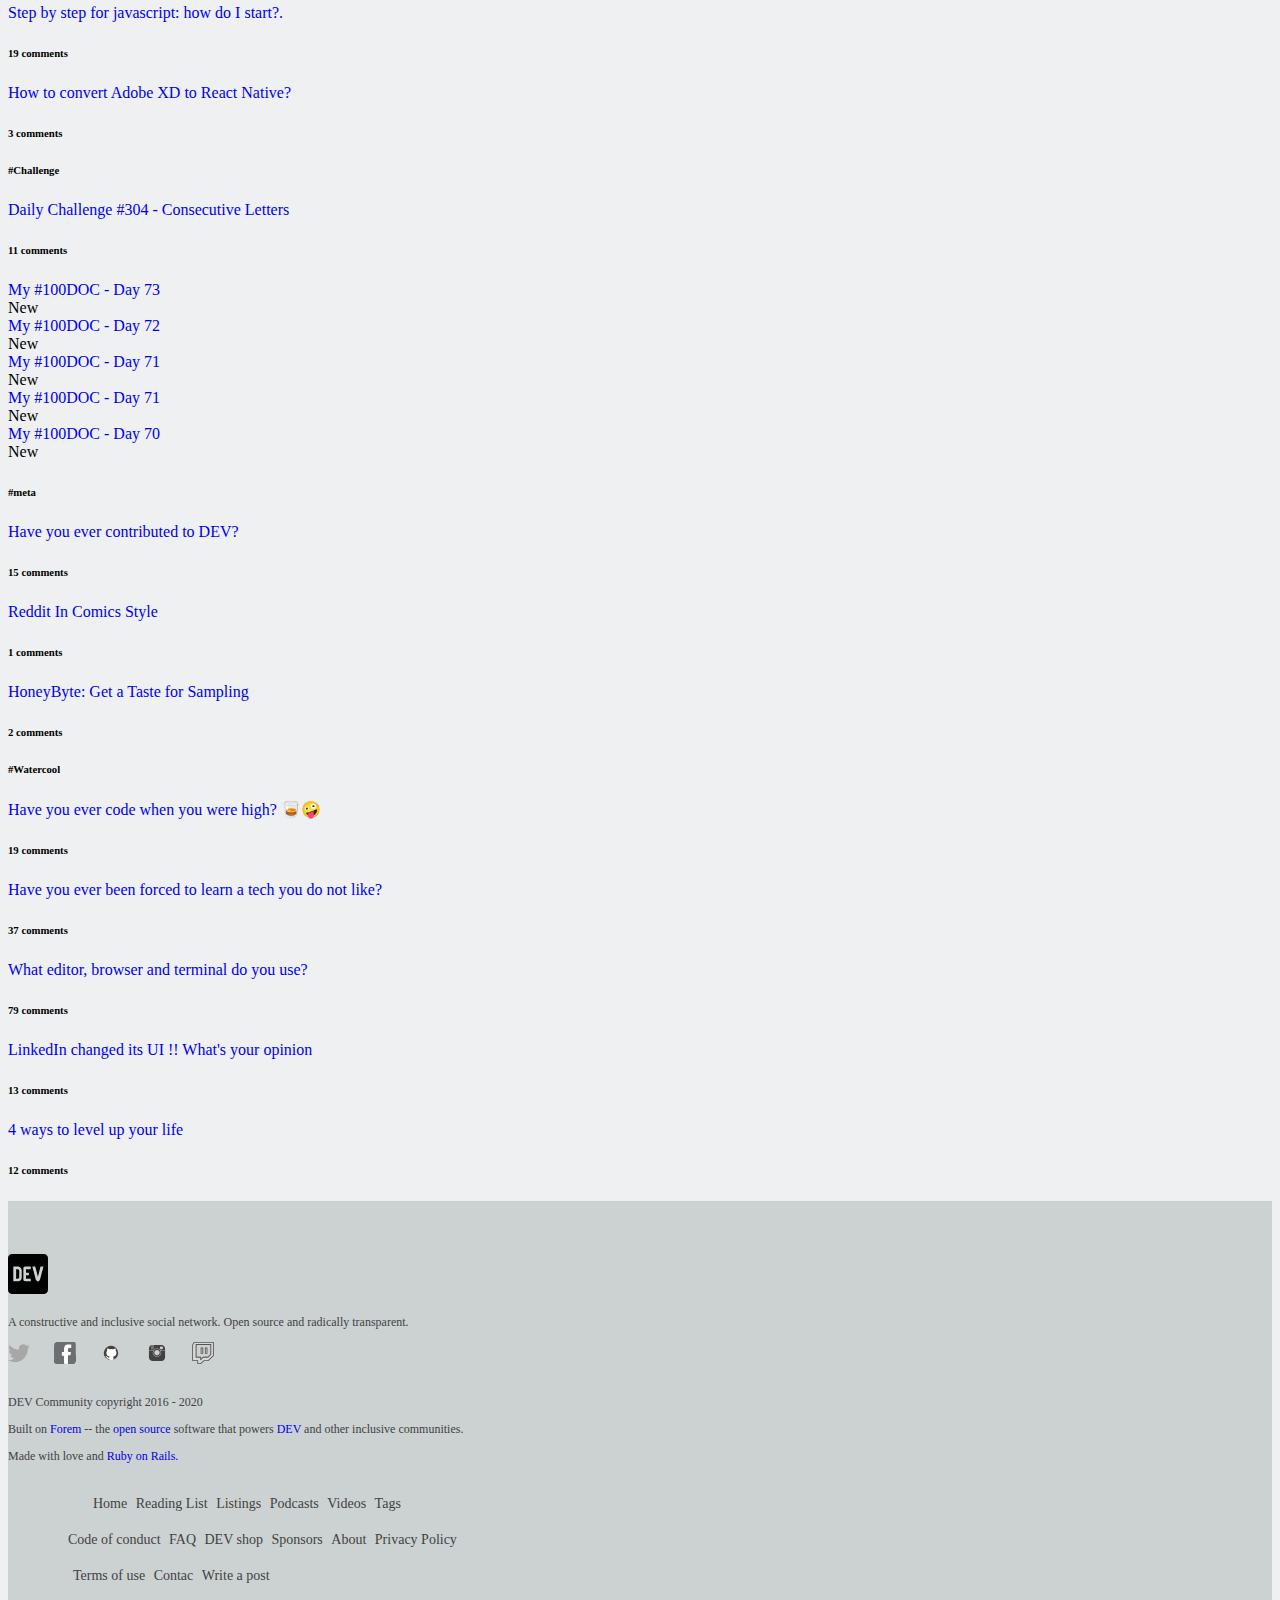
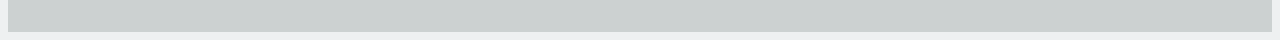
==== commit 10060444: "cambios en nav" ====
--- a/index.html
+++ b/index.html
@@ -20,46 +20,46 @@
     </head>
     
     <body data-spy="scroll" data-target="#navbar-example">
-        <nav class="flex-wrapper d-flex border border-bottom-secondary justify-content-center fixed-top">
-            <div class="left-wrapper w-50 d-flex align-items-center">
-                <div>
-                    <img src="images/devto.svg" class="img-logo" alt="">
-                </div>
-
-                <div class=" m-0 w-75 alian-items-center ">
-                    <input type="Search..." class="form-control fonts-20" placeholder="search...">
-                </div>
-            </div>
-            <div class="right-wrapper d-flex align-items-center justify-content-around">
-                <button type="button" class="btn btn-primary d-none d-sm-block">Write a post</button>
-                <img class="img-smill" src="images/laugh-wink-regular.svg" alt="">
-                <img class="img-bell" src="images/bell-regular.svg" alt="">
-                <img class="img-avatar" src="images/4043232-avatar-batman-comics-hero_113278.svg" alt="">
-                <div class="menu-avatar">
-                    <ul>
-                    <li><a href="#">usuario</a></li>
-                    <li><a href="#">@usr</a></li>
-                    <li><a class="dropdown-item" href="#">Dashboard</a></li>
-                    <li><a class="dropdown-item" href="#">Write a post</a></li>
-                    <li><a class="dropdown-item" href="#">Reading list</a></li>
-                    <li><a class="dropdown-item" href="#">Settings</a></li>
-                    <li><a class="dropdown-item" href="#">Key Links</a></li>
-                    <li><a class="dropdown-item" href="#">Sing Out</a></li>
-                    </ul> 
-                </div>
-            </div>
-        </nav>
+                <nav class="border-bottom-secondary d-flex fixed-top align-items-center">  
+                        <div class="container col-12 d-flex justify-content-between">
+                                <div class="col-6 d-flex justify-content-start ">
+                                    <img src="images/devto.svg" class="img-logo" alt="">                    
+                                    <input type="Search..." class="col-10 fonts-20" placeholder="search...">
+                                </div>
+                                <div class="col-6 d-flex justify-content-end">
+                                 
+                                        <button type="button" class="btn btn-primary d-none d-md-block">Write a post</button>
+                                        <img class="img-smill" src="images/laugh-wink-regular.svg" alt="">
+                                        <img class="img-bell" src="images/bell-regular.svg" alt="">
+                                        <img class="img-avatar" src="images/4043232-avatar-batman-comics-hero_113278.svg" alt="">
+                                        <div class="menu-avatar">
+                                            <ul>
+                                            <li><a href="#">usuario</a></li>
+                                            <li><a href="#">@usr</a></li>
+                                            <li><a class="dropdown-item" href="#">Dashboard</a></li>
+                                            <li><a class="dropdown-item" href="#">Write a post</a></li>
+                                            <li><a class="dropdown-item" href="#">Reading list</a></li>
+                                            <li><a class="dropdown-item" href="#">Settings</a></li>
+                                            <li><a class="dropdown-item" href="#">Key Links</a></li>
+                                            <li><a class="dropdown-item" href="#">Sing Out</a></li>
+                                            </ul> 
+                                        </div>
+                                </div> 
+                        </div>
+                    </nav>
+
+       
 
         <div id="overlay" onclick="off()"></div>
 
-        <div class= "container-lg">
+        <div class= "container col-12">
             <div class="row">
                 <div class="d-none d-md-block col-md-4 col-lg-3">
                     <div class="col aside_izq">
-                        <div class="card mb-4 car_aside" style="max-width: 540px;">
+                        <div class="card mb-4 car_aside">
                             <div class="row no-gutters">
                                 <div class="col-4">
-                                    <img src="images/681433-original.jpeg" class="rounded-circle" width="90px"; height="auto"; alt="Avatar">
+                                    <img src="images/681433-original.jpeg" class="rounded-circle" alt="Avatar">
                                 </div>
                                 <div class="col-7">
                                     <div class="card-body">
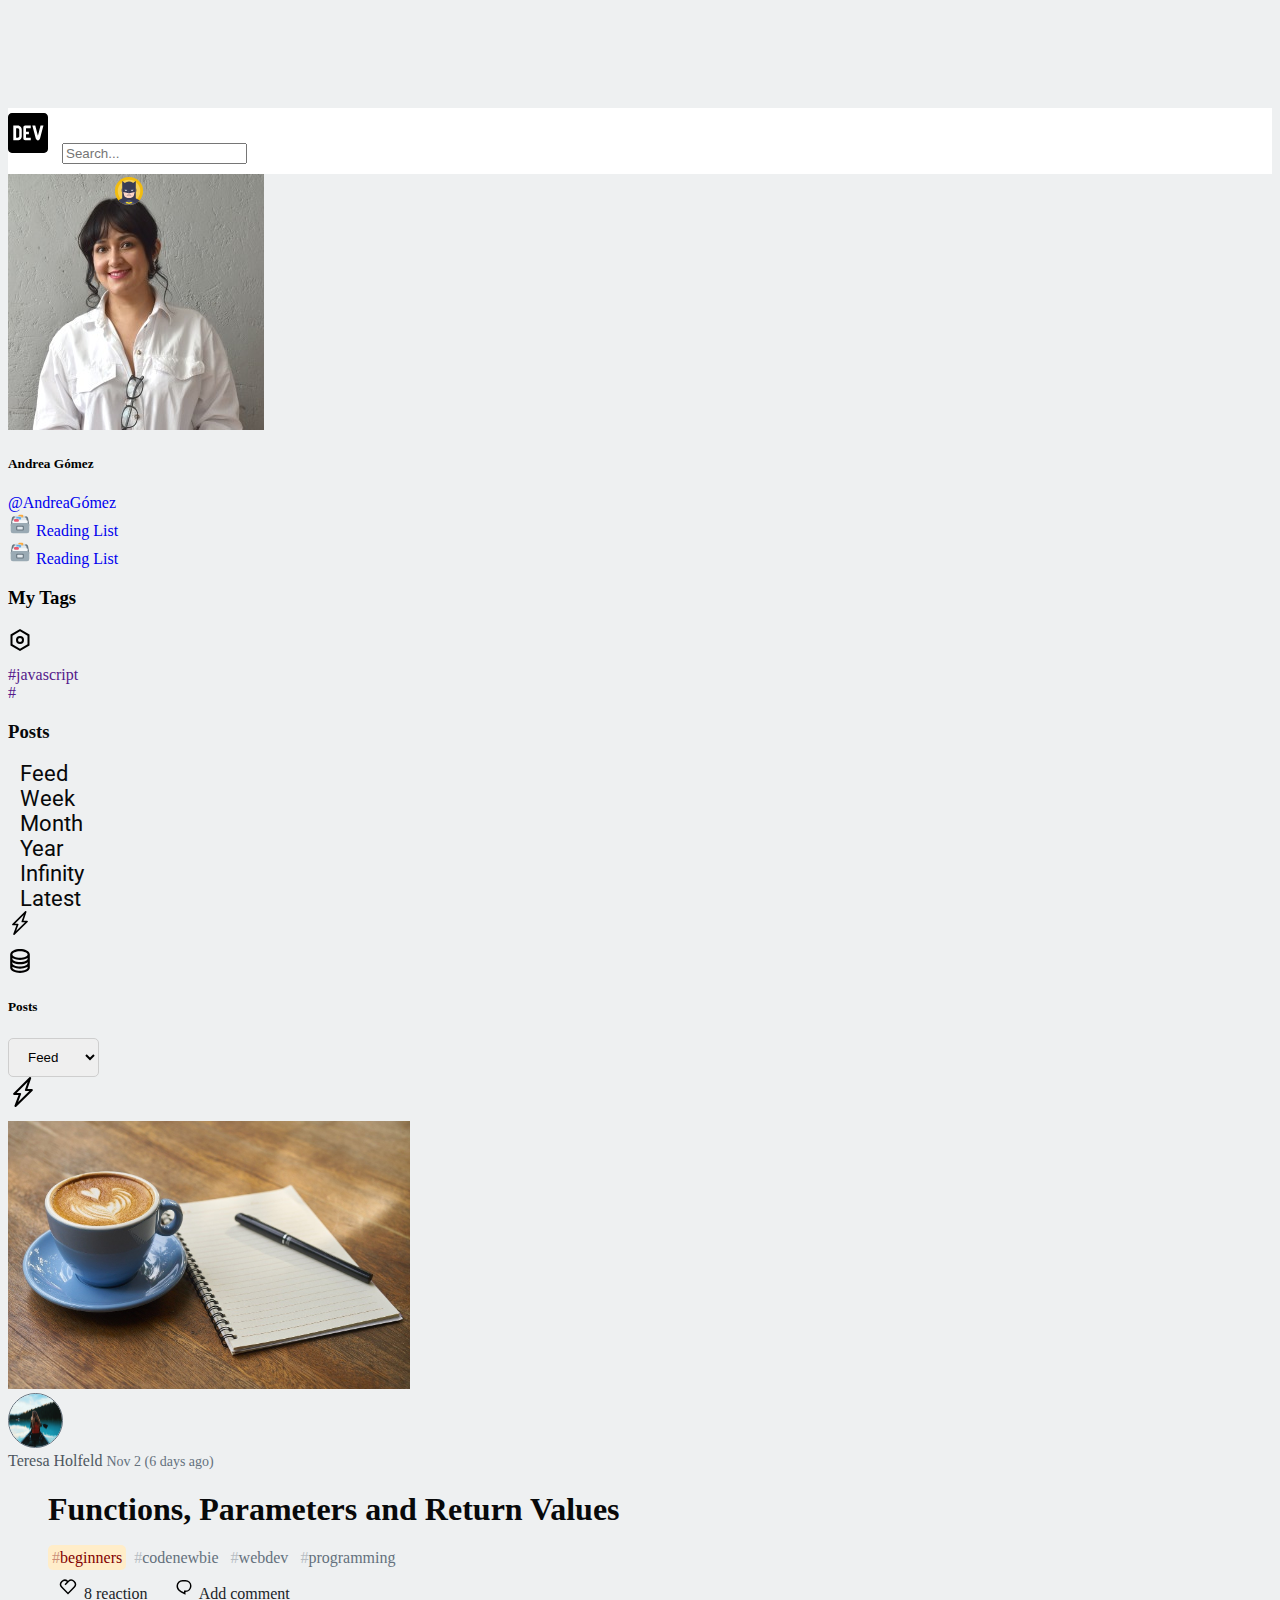
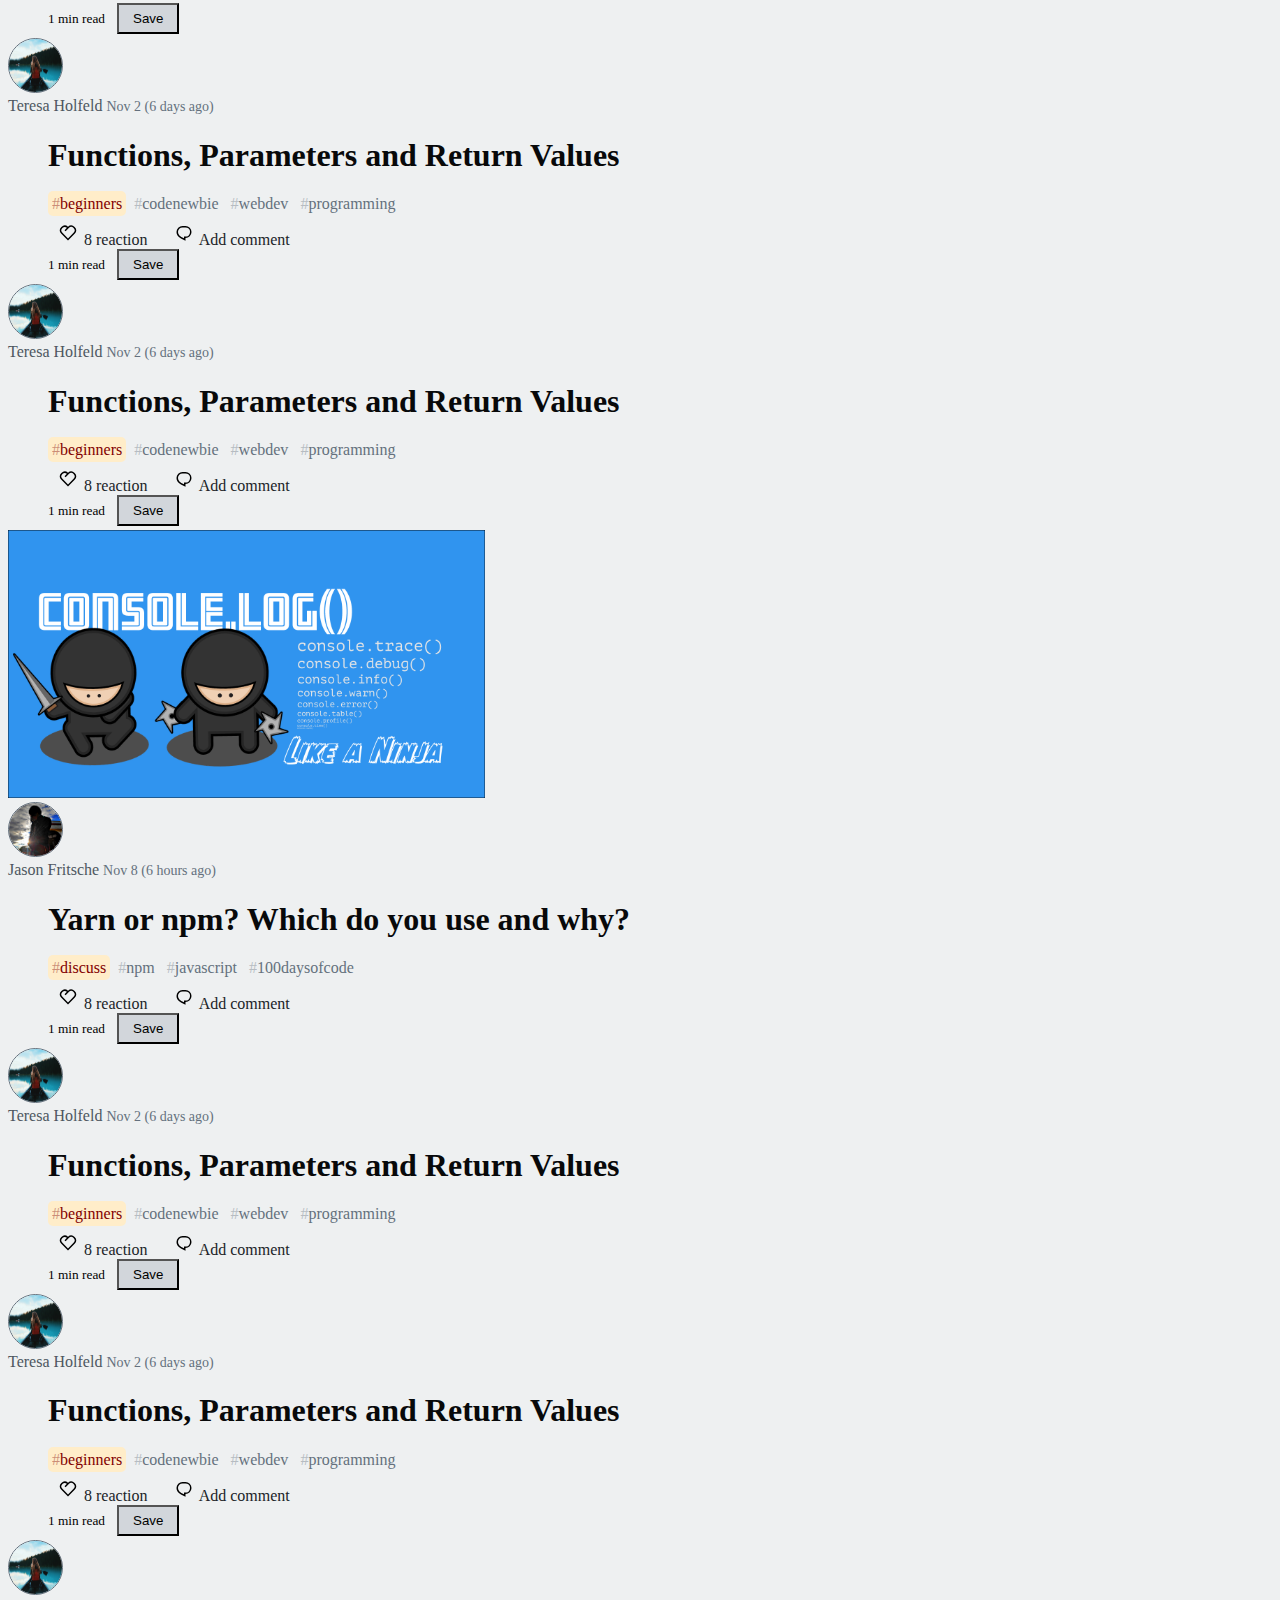
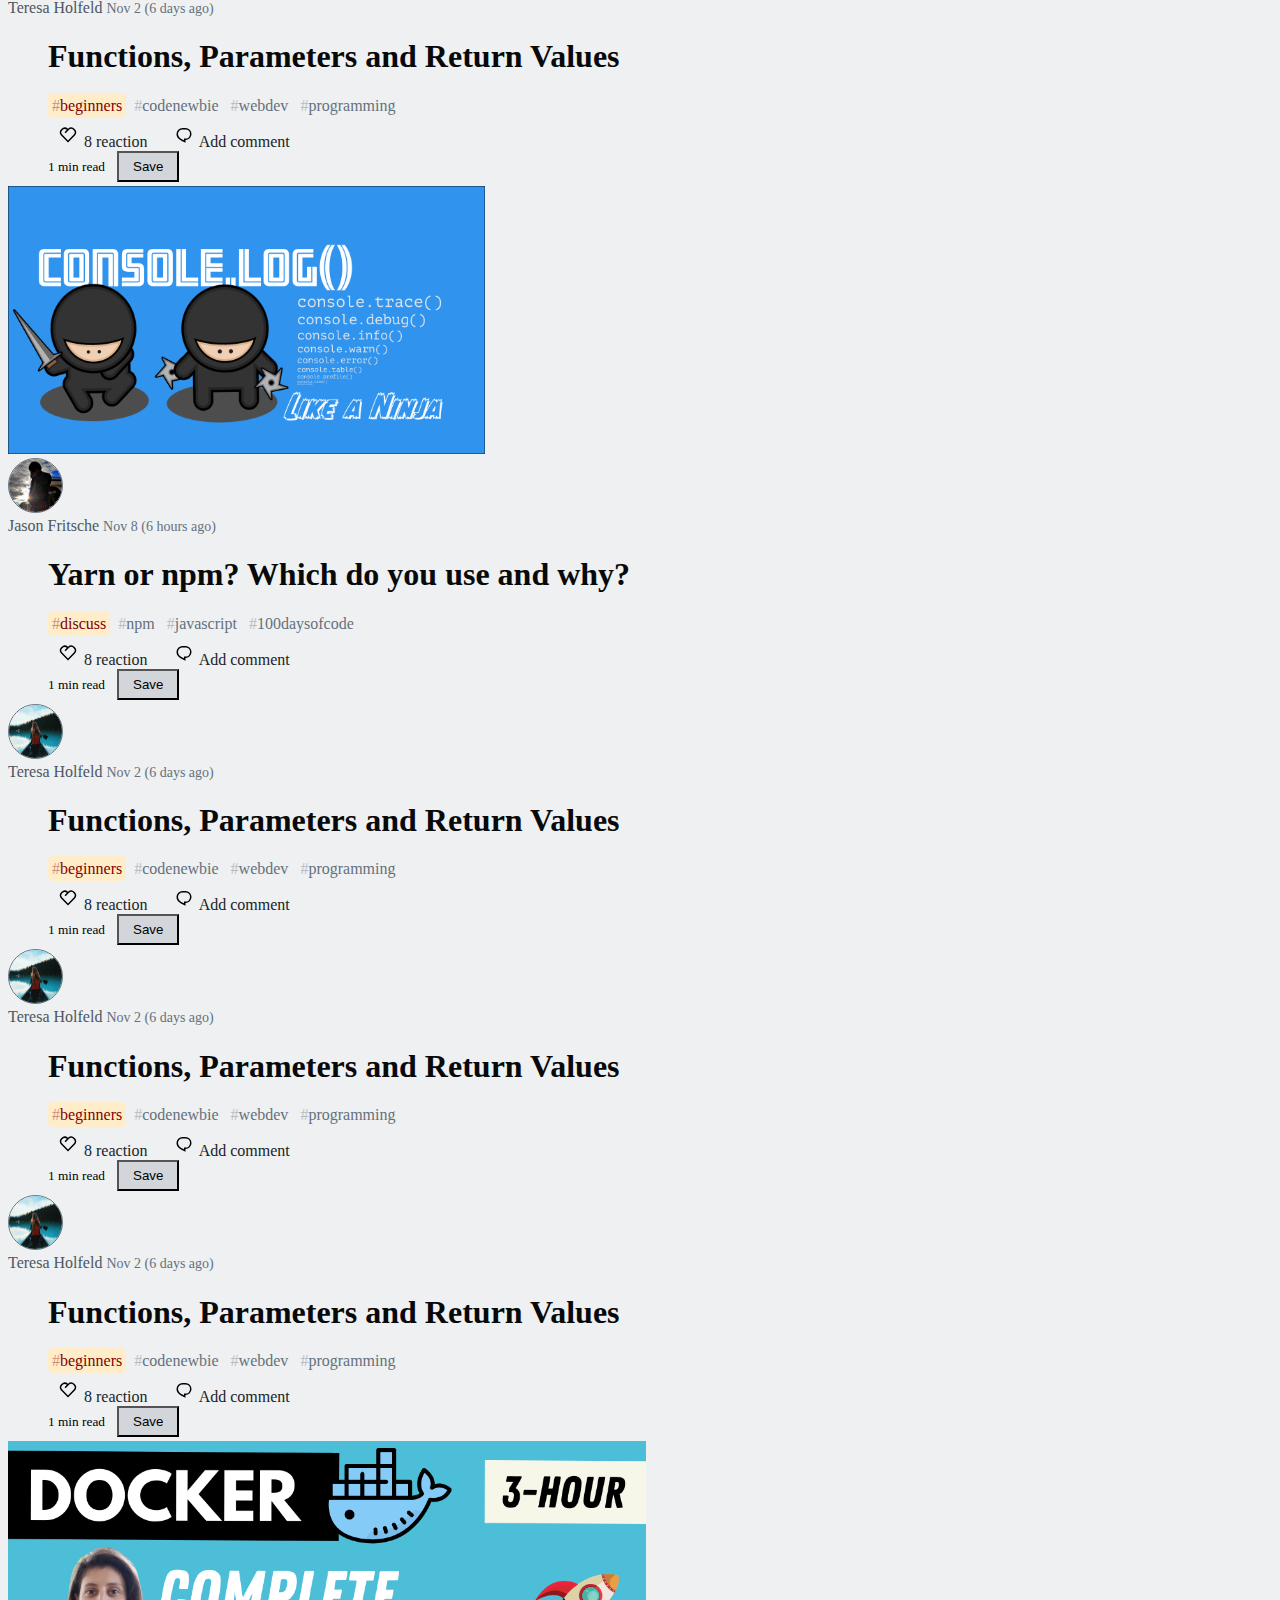
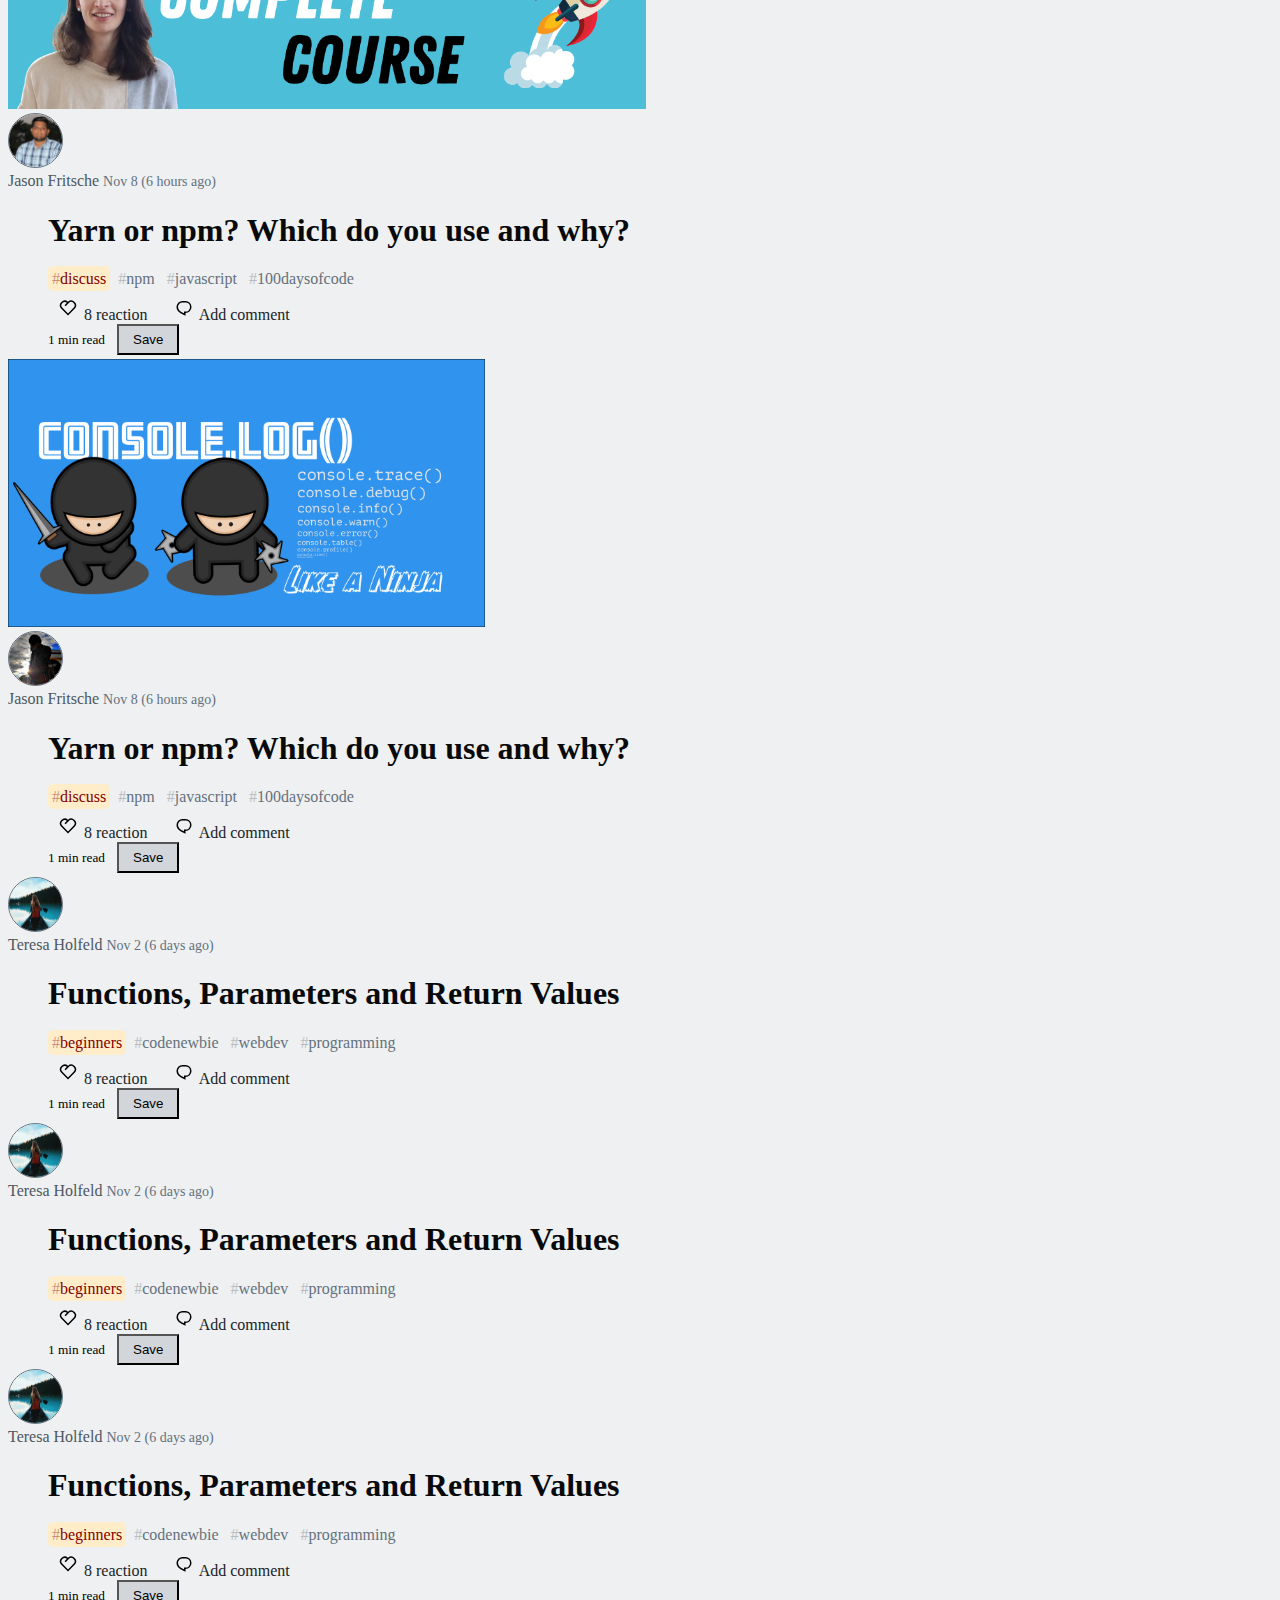
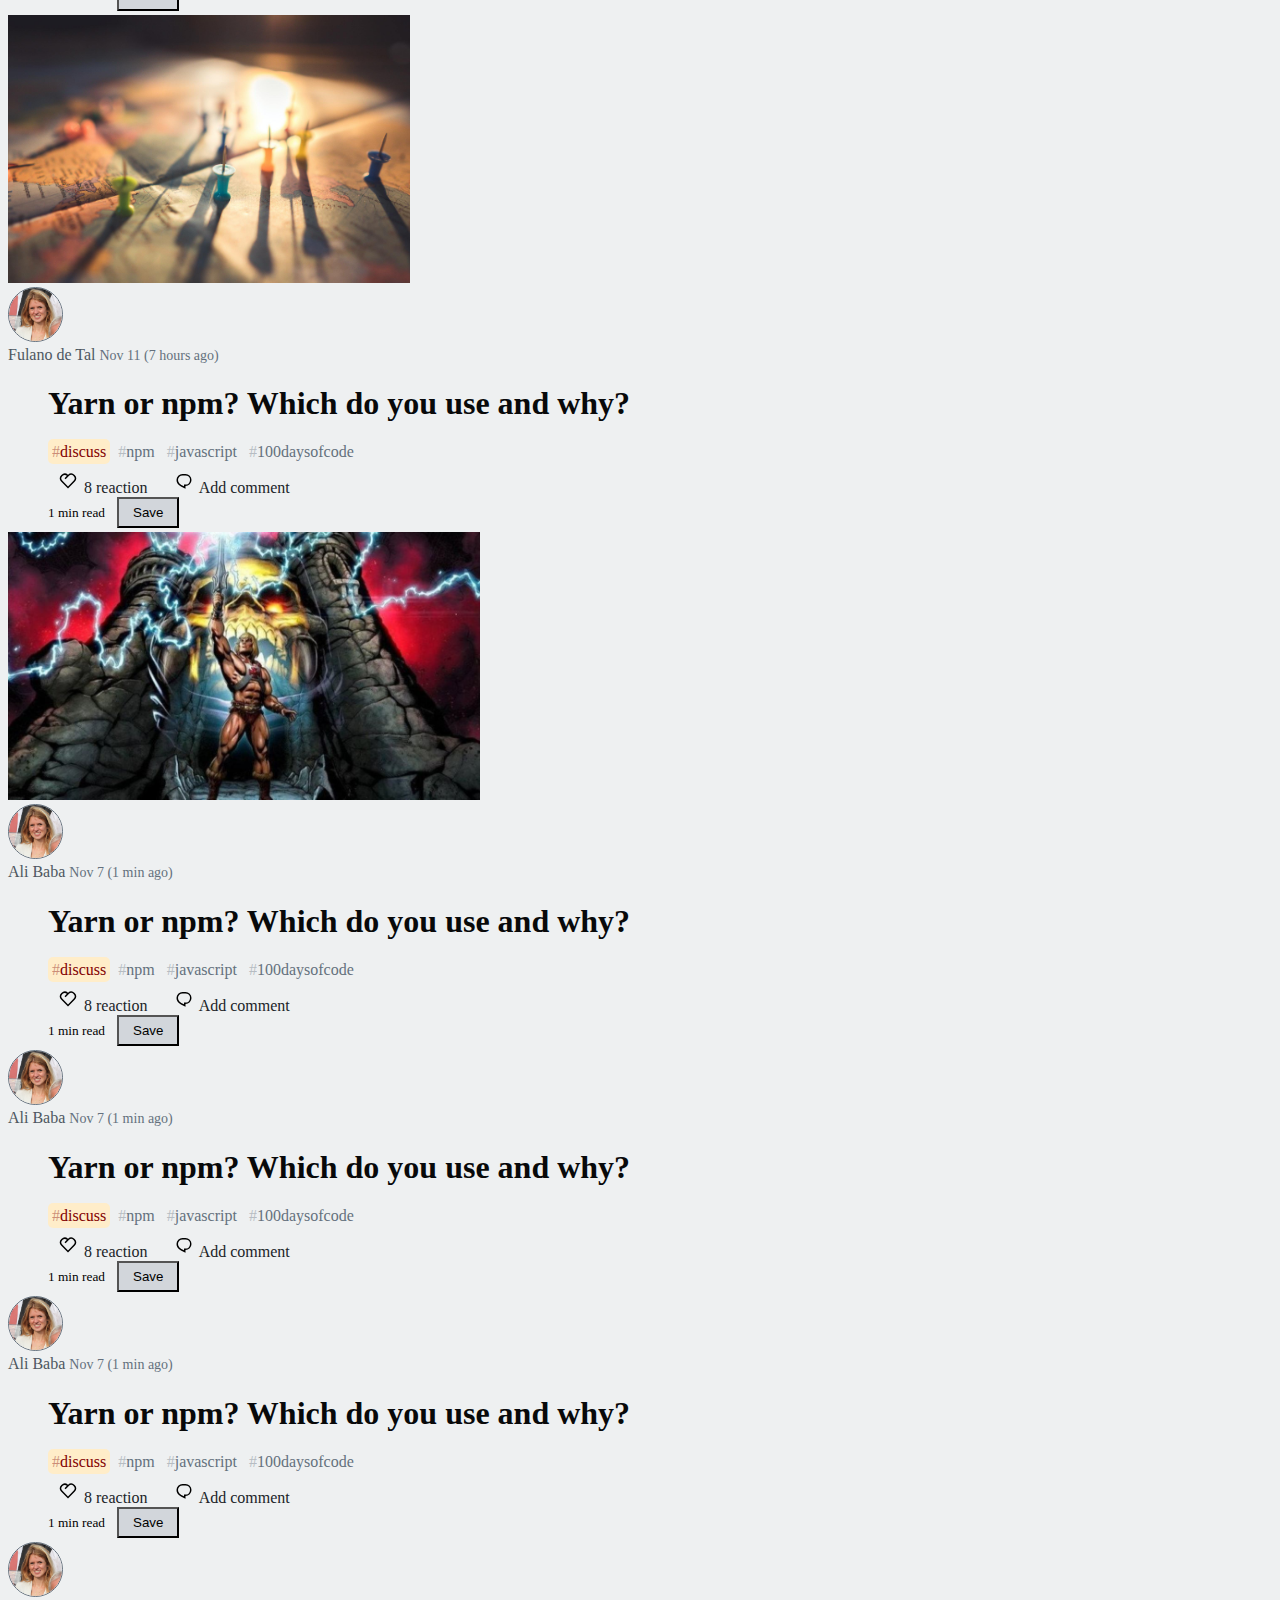
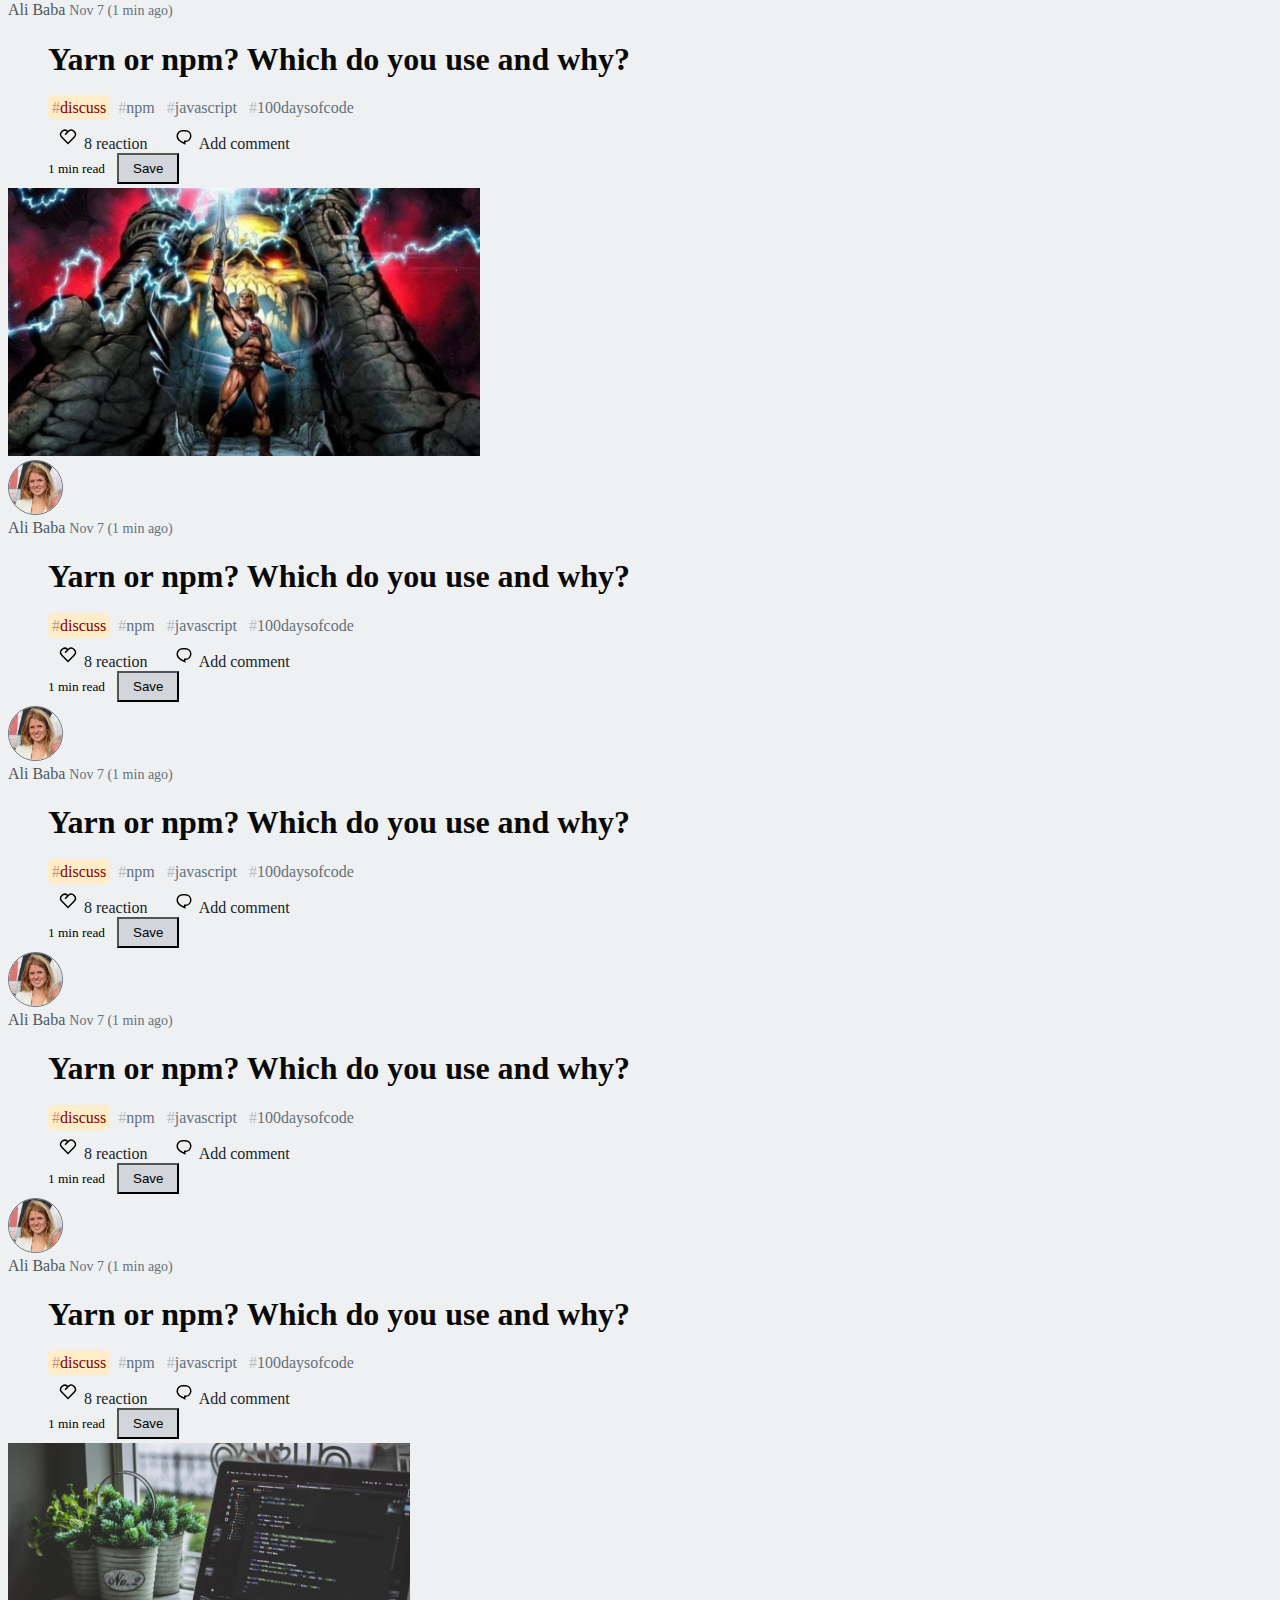
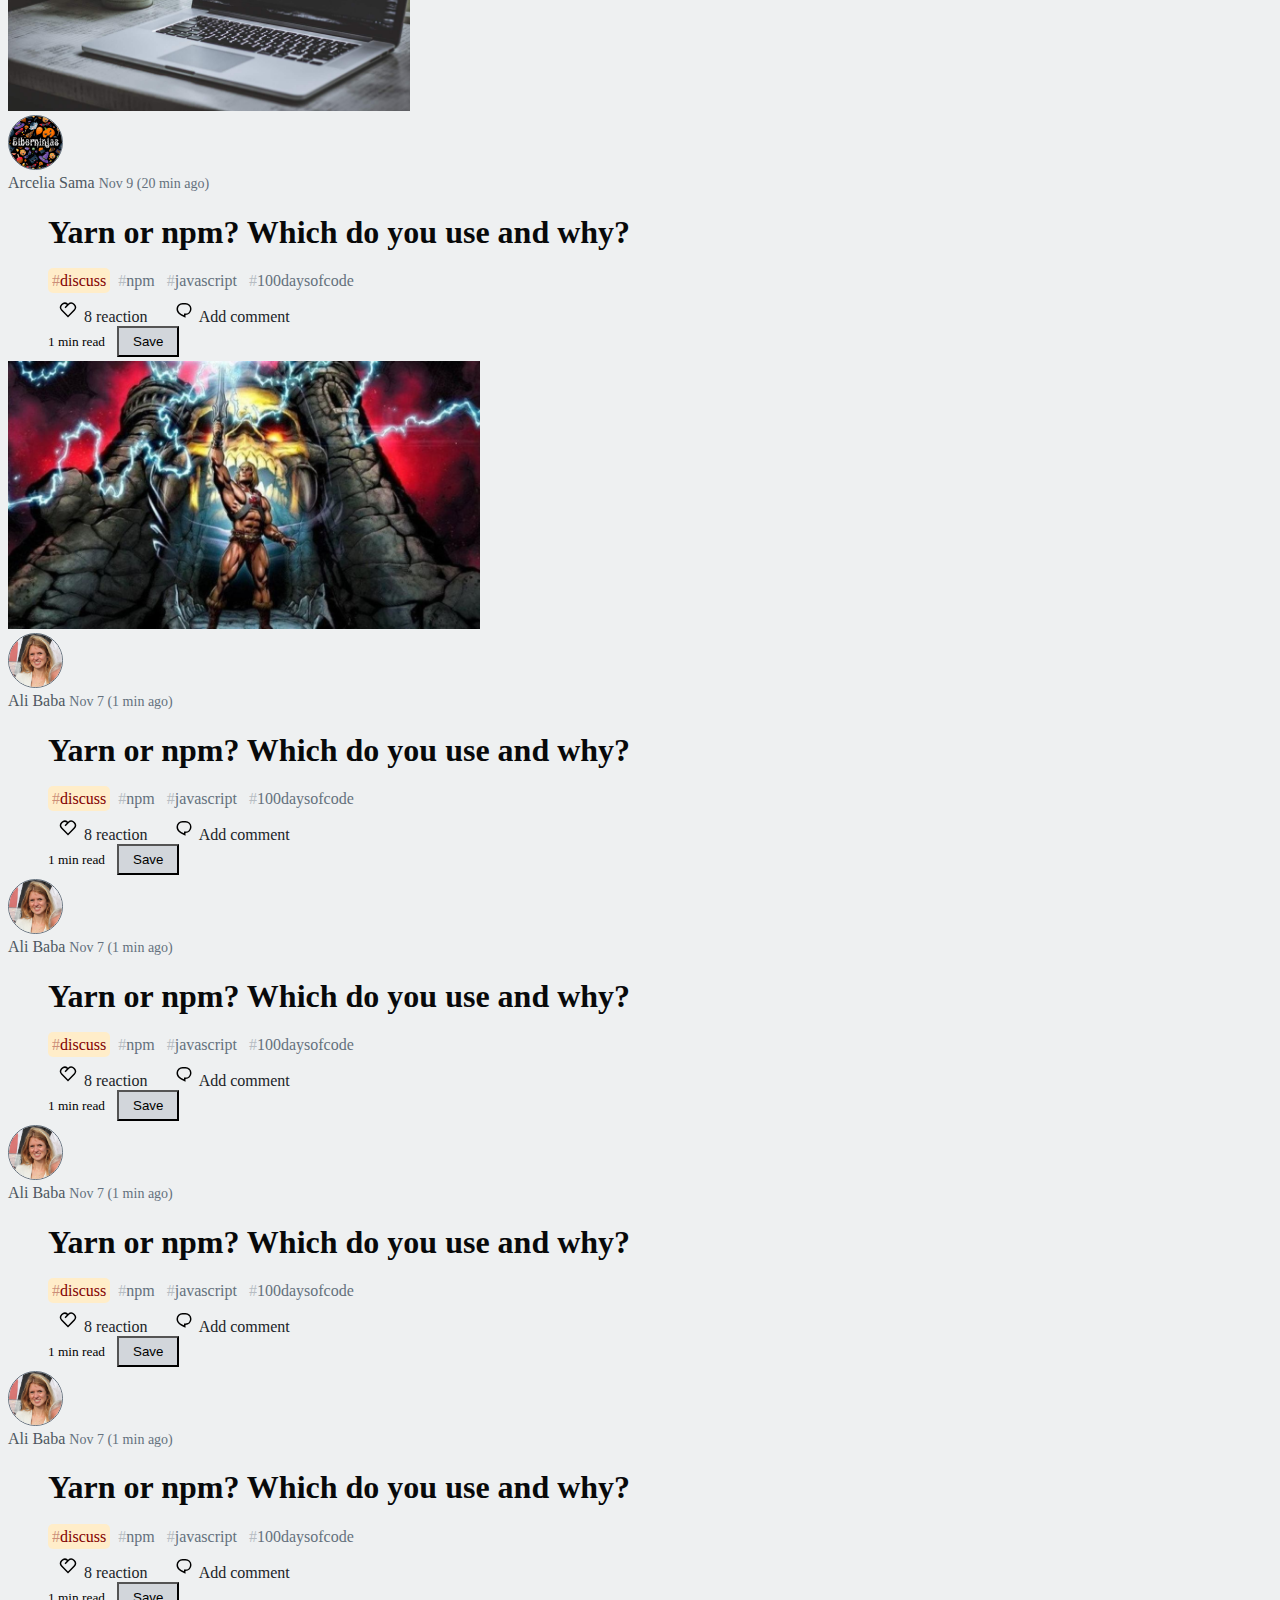
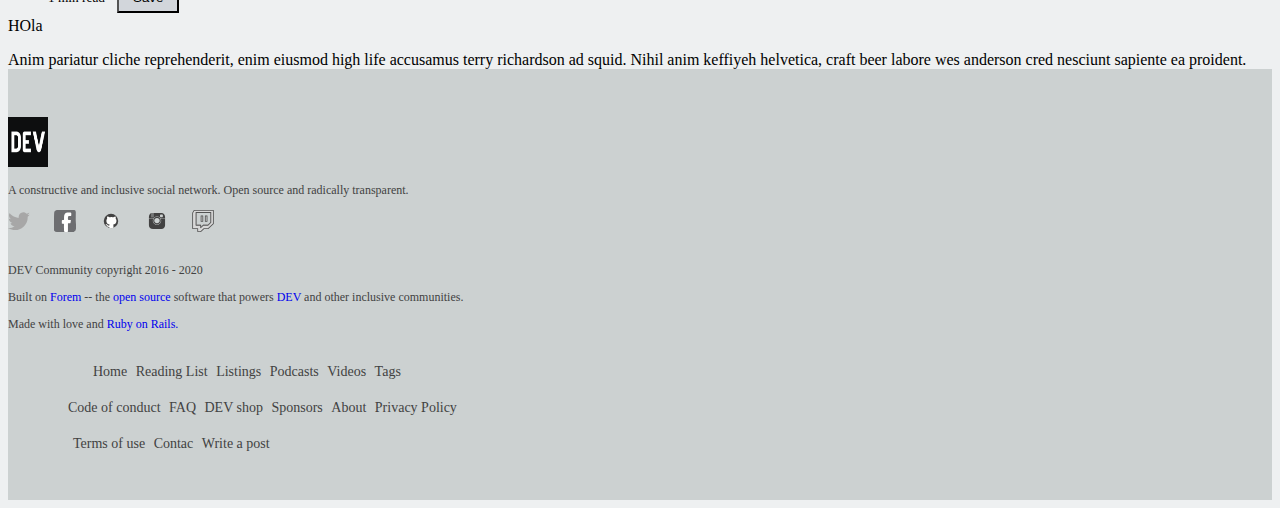
==== commit 0cc9763c: "add styles and structure" ====
--- a/index.html
+++ b/index.html
@@ -7,7 +7,7 @@
         <link href="https://fonts.googleapis.com/css2?family=Roboto:wght@500&display=swap" rel="stylesheet">
         <link href="https://fonts.googleapis.com/css2?family=Source+Sans+Pro&display=swap" rel="stylesheet">
         <link rel="stylesheet" href="css/style.css">
-        <title>Desafío Final Front</title>
+        <title>Desafio Final Front</title>
         <script>
             function clickSave(content) {
                 if (content.innerHTML == 'Saved'){
@@ -24,7 +24,7 @@
                         <div class="container col-12 d-flex justify-content-between">
                                 <div class="col-6 d-flex justify-content-start ">
                                     <img src="images/devto.svg" class="img-logo" alt="">                    
-                                    <input type="Search..." class="col-10 fonts-20" placeholder="search...">
+                                    <input type="text" class="col-10 fonts-20" placeholder="Search...">
                                 </div>
                                 <div class="col-6 d-flex justify-content-end">
                                  
@@ -64,7 +64,7 @@
                                 <div class="col-7">
                                     <div class="card-body">
                                         <h5 class="card-title">Andrea Gómez</h5>
-                                        <a href="#"class="stretched-link"class="text-right">@AndreaGómez</a>
+                                        <a href="#" class="stretched-link text-right">@AndreaGómez</a>
                                     </div>
                                 </div>
                             </div>
@@ -72,76 +72,57 @@
 
                         <div class="col"> 
                             <div class="card-body">
-                                <span class="">
-                                    <i class="fas fa-archive"></i>
-                                </span>
-                                <a href="#"class="stretched-link"class="text-right">Reading List</a>
-                            </div>
-
-                            <div class="card-body">
-                                <span class="">
-                                <i class="fad fa-file-alt"></i>
-                                </span>
-                                <a href="#"class="stretched-link"class="text-right">Listing</a>
-                            </div>
-
-                            <div class="card-body">
-                                <span class="">
-                                    <i class="fas fa-microphone-alt"></i>
-                                </span>
-                                <a href="#"class="stretched-link"class="text-right">Podcasts</a>
-                            </div>
-
-                            <div class="card-body">
-                                <span class="">
-                                    <i class="fas fa-video"></i>
-                                </span>
-                                <a href="#"class="stretched-link"class="text-right">Videos</a>
-                            </div>
-
-                            <div class="card-body">
-                                <span class="">
-                                    <i class="fas fa-tags"></i>
-                                </span>
-                                <a href="#"class="stretched-link"class="text-right">Tags</a>
+                                <a href="#" class="stretched-link text-right">
+                                    <span class="">
+                                        <img src="images/icon_nav/twemoji/drawer.svg" alt="">
+                                    </span>
+                                    Reading List
+                                </a>
                             </div>
 
                             <div class="card">
                                 <div class="card-body">
-                                    <a href="#"class="stretched-link d-flex justify-content-star">More...</a>
+                                    <a class="btn btn-primary" data-toggle="collapse" href="#collapseExample" role="button" aria-expanded="false" aria-controls="collapseExample">More...</a>
+                                </div>
+                                <div class="collapse" id="collapseExample">
+                                    <a href="#" class="stretched-link text-right">
+                                        
+                                        <div class="card card-body">
+                                            <span class="">
+                                                <img src="images/icon_nav/twemoji/drawer.svg" alt="">
+                                            </span>
+                                            Reading List
+                                        </div>
+                                        
+                                    </a>
                                 </div>
                             </div>
                         </div>
 
                         <div class="col"> 
-                            <div class="card-body">
-                                <h4 class="text-left">My Tags</h4>
-                                <i class="fas fa-cog"></i>
-                            </div>
-                            
-                            <div class="card-body">
-                                <a href="#"class="stretched-link" class="text-right">#javascript</a>
-                            </div>
-
-                            <div class="card-body">
-                                <a href="#"class="stretched-link" class="text-right">#css</a>
-                            </div>
-
-                            <div class="card-body">
-                                <a href="#"class="stretched-link" class="text-right">#productivity</a>
-                            </div>
-
-                            <div class="card-body">
-                                <a href="#"class="stretched-link" class="text-right">#career</a>
-                            </div>
-
-                            <div class="card-body">
-                                <a href="#"class="stretched-link" class="text-right">#git</a>
-                            </div>
-
-                            <div class="card-body">
-                                <a href="#"class="stretched-link" class="text-right">#docker</a>
-                            </div>
+                           <nav class="">
+                               <header class="">
+                                    <div>
+                                        <h3>My Tags</h3>
+                                        <a href="">
+                                        <img src="images/icon_nav/cog.svg" alt="">    
+                                        </a>
+                                    </div>
+                                </header>
+                                <div class="aside-left d-flex" >
+                                    <div class="link_aside" >
+                                        <a href="">#javascript</a>
+                                    </div>
+                                    <div class="link_aside">
+                                        <a href="">#</a>
+                                    </div>
+                                </div>
+                                    
+                               <div class="">
+                                <a href=""></a>
+                                <a href=""></a>
+                                </div>
+                           </nav> 
                         </div>
                     </div>
                 </div>
@@ -1404,260 +1385,19 @@
                 </div>
 
                 <div class="d-none d-lg-block col-lg-3">
+                HOla
                     <!-- Contenido de Arce Aside 2 -->
-                    <div class="card">
-                        <div class="card-body">
-                            <h5 class="card-title">DEV is a community of 499,769 amazing developers</h5>
-                            <p class="card-text">We're a place where coders share, stay up-to-date and grow their careers.</p>
-                            <button type="button" class="btn btn-primary">Primary</button>
-                            <br>
-                            <button type="button" class="btn btn-light">Light</button>
-                        </div>
-                    </div>
-                    <div class="card articles">
-                        <div class="card-body">
-                            <a href="#"class="stretched-link" class="text-right">PE offers limited scholarships from 1k to 4k for diversity and financial hardship</a>
-                            <h6 class="card-text">education</h6>
-                        </div>
-
-                        <div class="card-body">
-                            <a href="#"class="stretched-link" class="text-right">Learn more than just 'coding.' Learn the entire design process:</a>
-                            <h6 class="card-text">education</h6>
-                        </div>
-
-                        <div class="card-body">
-                            <a href="#"class="stretched-link" class="text-right">Fcal - Open source cross platform calculator for programmers</a>
-                            <h6 class="card-text">collabs</h6>
-                        </div>
-                        
-                        <div class="card-body">
-                            <a href="#"class="stretched-link" class="text-right">QA Platform Engineer</a>
-                            <h6 class="card-text">jobs</h6>
-                        </div>
-                        
-                        <div class="card-body">
-                            <a href="#"class="stretched-link" class="text-right">Free Clear Explanations of Fundamental Concepts in Software - in plain english with hand-drawn illustrations</a>
-                            <h6 class="card-text">education</h6>
-                        </div>
-                        
-                        <div class="card">
-                            <div class="card-body">
-                                <a href="#"  class="stretched-link d-flex justify-content-center">Create a Listing</a>
-                            </div>
-                        </div>
-
-                        <div class="col">
-                            <div class="card">
-                                <div class="card-body">
-                                <h6 class="card-text d-flex justify-content-start">#news</h6>
-                                </div>
-                            </div>
-
-                            <div class="card-body">
-                                <a href="#"class="stretched-link" class="text-right">tsParticles 1.18.11 released</a>
-                                <br>
-                                <span class="badge badge-secondary">New</span>
-                            </div>
-
-                            <div class="card-body">
-                                <a href="#"class="stretched-link" class="text-right">Git Cheat sheet</a>
-                                <br>
-                                <span class="badge badge-secondary">New</span>
-                            </div>
-
-                            <div class="card-body">
-                                <a href="#"class="stretched-link" class="text-right">Open Source Project: Available for Contributiont</a>
-                                <br>
-                                <h6> 2 comments </h6>
-                            </div>
-
-                            <div class="card-body">
-                                <a href="#"class="stretched-link" class="text-right">Game Dev Digest — Issue #69 - Editor Scripting, Behind The Games, and much more!</a>
-                                <br>
-                                <span class="badge badge-secondary">New</span>
-                            </div>
-
-                            <div class="card-body">
-                                <a href="#"class="stretched-link" class="text-right">#codevember - 6 - Starry Night - Made with tsParticles</a>
-                                <br>
-                                <span class="badge badge-secondary">New</span>
-                            </div>
-
-                            <div class="col"> 
-                                <div class="card">
-                                    <div class="card-body">
-                                        <h6 class="card-text d-flex justify-content-start">#help</h6>
-                                    </div>
-                                </div>
-
-                                <div class="card-body">
-                                    <a href="#"class="stretched-link" class="text-right">Why doesn't my custom canvas display when using the same Graphics context?</a>
-                                    <br>
-                                    <span class="badge badge-secondary">New</span>
-                                </div>
-
-                                <div class="card-body">
-                                    <a href="#"class="stretched-link" class="text-right">Playing Dota 2 Made Easier By Using Fritz Box</a>
-                                    <br>
-                                    <span class="badge badge-secondary">New</span>
-                                </div>
-                            </div>
-
-                            <div class= "col"> 
-                                <div class="card">
-                                    <div class="card-body">
-                                        <h6 class="card-text d-flex justify-content-start">#discuss</h6>
-                                    </div>
-                                </div>
-                            </div>
-
-                            <div class="card-body">
-                                <a href="#"class="stretched-link" class="text-right">Design Resources For Developers</a>
-                                <h6 class="card-text">1 comment</h6>
-                            </div>
-
-                            <div class="card-body">
-                                <a href="#"class="stretched-link" class="text-right">Have you built any projects with Svelte?</a>
-                                <h6 class="card-text">21 comments</h6>
-                            </div>
-
-                            <div class="card-body">
-                                <a href="#"class="stretched-link" class="text-right">Benford's Law in 2020 US Election</a>
-                                <br>
-                                <span class="badge badge-secondary">New</span>
-                            </div>
-
-                            <div class="card-body">
-                                <a href="#"class="stretched-link" class="text-right">Your website sucks! And I'll tell you why (ROUND 2) ⚡️⚡️</a>
-                                <h6 class="card-text"> 40 comments</h6>
-                            </div>
-
-                            <div class="card-body">
-                                <a href="#"class="stretched-link" class="text-right">Certifications - worth it or waste?</a>
-                                <h6 class="card-text"> 4 comments</h6>
-                            </div>
-
-                            <div class= "col"> 
-                                <div class="card">
-                                    <div class="card-body">
-                                        <h6 class="card-text d-flex justify-content-start">#explaininlikeimfive</h6>
-                                    </div>
-                                </div>
-
-                                <div class="card-body">
-                                    <a href="#"class="stretched-link" class="text-right">Is it worth using OOP in JS?</a>
-                                    <h6 class="card-text"> 1 comments</h6>
-                                </div>
-
-                                <div class="card-body">
-                                    <a href="#"class="stretched-link" class="text-right">Step by step for javascript: how do I start?.</a>
-                                    <h6 class="card-text"> 19 comments</h6>
-                                </div>
-
-                                <div class="card-body">
-                                    <a href="#"class="stretched-link" class="text-right">How to convert Adobe XD to React Native?</a>
-                                    <h6 class="card-text"> 3 comments</h6>
-                                </div>
-                            </div>
-
-                            <div class= "col"> 
-                                <div class="card">
-                                    <div class="card-body">
-                                        <h6 class="card-text d-flex justify-content-start">#Challenge</h6>
-                                    </div>
-                                </div>
-
-                                <div class="card-body">
-                                    <a href="#"class="stretched-link" class="text-right">Daily Challenge #304 - Consecutive Letters</a>
-                                    <h6 class="card-text"> 11 comments</h6>
-                                </div>
-
-                                <div class="card-body">
-                                    <a href="#"class="stretched-link" class="text-right">My #100DOC - Day 73</a>
-                                    <br>
-                                    <span class="badge badge-secondary">New</span>
-                                </div>
-
-                                <div class="card-body">
-                                    <a href="#"class="stretched-link" class="text-right">My #100DOC - Day 72</a>
-                                    <br>
-                                    <span class="badge badge-secondary">New</span>
-                                </div>
-
-                                <div class="card-body">
-                                    <a href="#"class="stretched-link" class="text-right">My #100DOC - Day 71</a>
-                                    <br>
-                                    <span class="badge badge-secondary">New</span>
-                                </div>
-
-                                <div class="card-body">
-                                    <a href="#"class="stretched-link" class="text-right">My #100DOC - Day 71</a>
-                                    <br>
-                                    <span class="badge badge-secondary">New</span>
-                                </div>
-
-                                <div class="card-body">
-                                    <a href="#"class="stretched-link" class="text-right">My #100DOC - Day 70</a>
-                                    <br>
-                                    <span class="badge badge-secondary">New</span>
-                                </div>
-                            </div>
-
-                            <div class= "col"> 
-                                <div class="card">
-                                    <div class="card-body">
-                                        <h6 class="card-text d-flex justify-content-start">#meta</h6>
-                                    </div>
-                                </div>
-
-                                <div class="card-body">
-                                    <a href="#"class="stretched-link" class="text-right">Have you ever contributed to DEV?</a>
-                                    <h6 class="card-text"> 15 comments</h6>
-                                </div>
-
-                                <div class="card-body">
-                                    <a href="#"class="stretched-link" class="text-right">Reddit In Comics Style</a>
-                                    <h6 class="card-text"> 1 comments</h6>
-                                </div>
-
-                                <div class="card-body">
-                                    <a href="#"class="stretched-link" class="text-right">HoneyByte: Get a Taste for Sampling</a>
-                                    <h6 class="card-text"> 2 comments</h6>
-                                </div>
-                            </div>
-                            
-                            <div class= "col"> 
-                                <div class="card">
-                                    <div class="card-body">
-                                        <h6 class="card-text d-flex justify-content-start">#Watercool</h6>
-                                    </div>
-                                </div>
-
-                                <div class="card-body">
-                                    <a href="#"class="stretched-link" class="text-right">Have you ever code when you were high? 🥃🤪</a>
-                                    <h6 class="card-text"> 19 comments</h6>
-                                </div>
-
-                                <div class="card-body">
-                                    <a href="#"class="stretched-link" class="text-right">Have you ever been forced to learn a tech you do not like?</a>
-                                    <h6 class="card-text"> 37 comments</h6>
-                                </div>
-
-                                <div class="card-body">
-                                    <a href="#"class="stretched-link" class="text-right">What editor, browser and terminal do you use?</a>
-                                    <h6 class="card-text"> 79 comments</h6>
-                                </div>
-
-                                <div class="card-body">
-                                    <a href="#"class="stretched-link" class="text-right">LinkedIn changed its UI !! What's your opinion</a>
-                                    <h6 class="card-text"> 13 comments</h6>
-                                </div>
-
-                                <div class="card-body">
-                                    <a href="#"class="stretched-link" class="text-right">4 ways to level up your life</a>
-                                    <h6 class="card-text"> 12 comments</h6>
-                                </div>
-                            </div>
+                    <p>
+                        <a class="btn btn-primary" data-toggle="collapse" href="#collapseExample" role="button" aria-expanded="false" aria-controls="collapseExample">
+                            Link with href
+                        </a>
+                        <button class="btn btn-primary" type="button" data-toggle="collapse" data-target="#collapseExample" aria-expanded="false" aria-controls="collapseExample">
+                            Button with data-target
+                        </button>
+                    </p>
+                    <div class="collapse" id="collapseExample">
+                        <div class="card card-body">
+                            Anim pariatur cliche reprehenderit, enim eiusmod high life accusamus terry richardson ad squid. Nihil anim keffiyeh helvetica, craft beer labore wes anderson cred nesciunt sapiente ea proident.
                         </div>
                     </div>
                     <!-- Fin de segundo aside -->
@@ -1668,7 +1408,7 @@
         <div id="footer" class=" container-fluid">
             <div class="row">
                 <div class="col-3">
-                    <img class="img-logo" src="images/devto.svg" alt="">
+                    <img class="img-logo" src="images/icon_nav/apple-icon-180x180.png" alt="">
                     <p>A constructive and inclusive social network. Open source and radically transparent.</p>
                     <img class="reds red-icon" src="images/TWITTER_icon-icons.com_65536.svg" alt="">
                     <img class="reds red-icon" src="images/facebook_icon-icons.com_75091.svg" alt="">
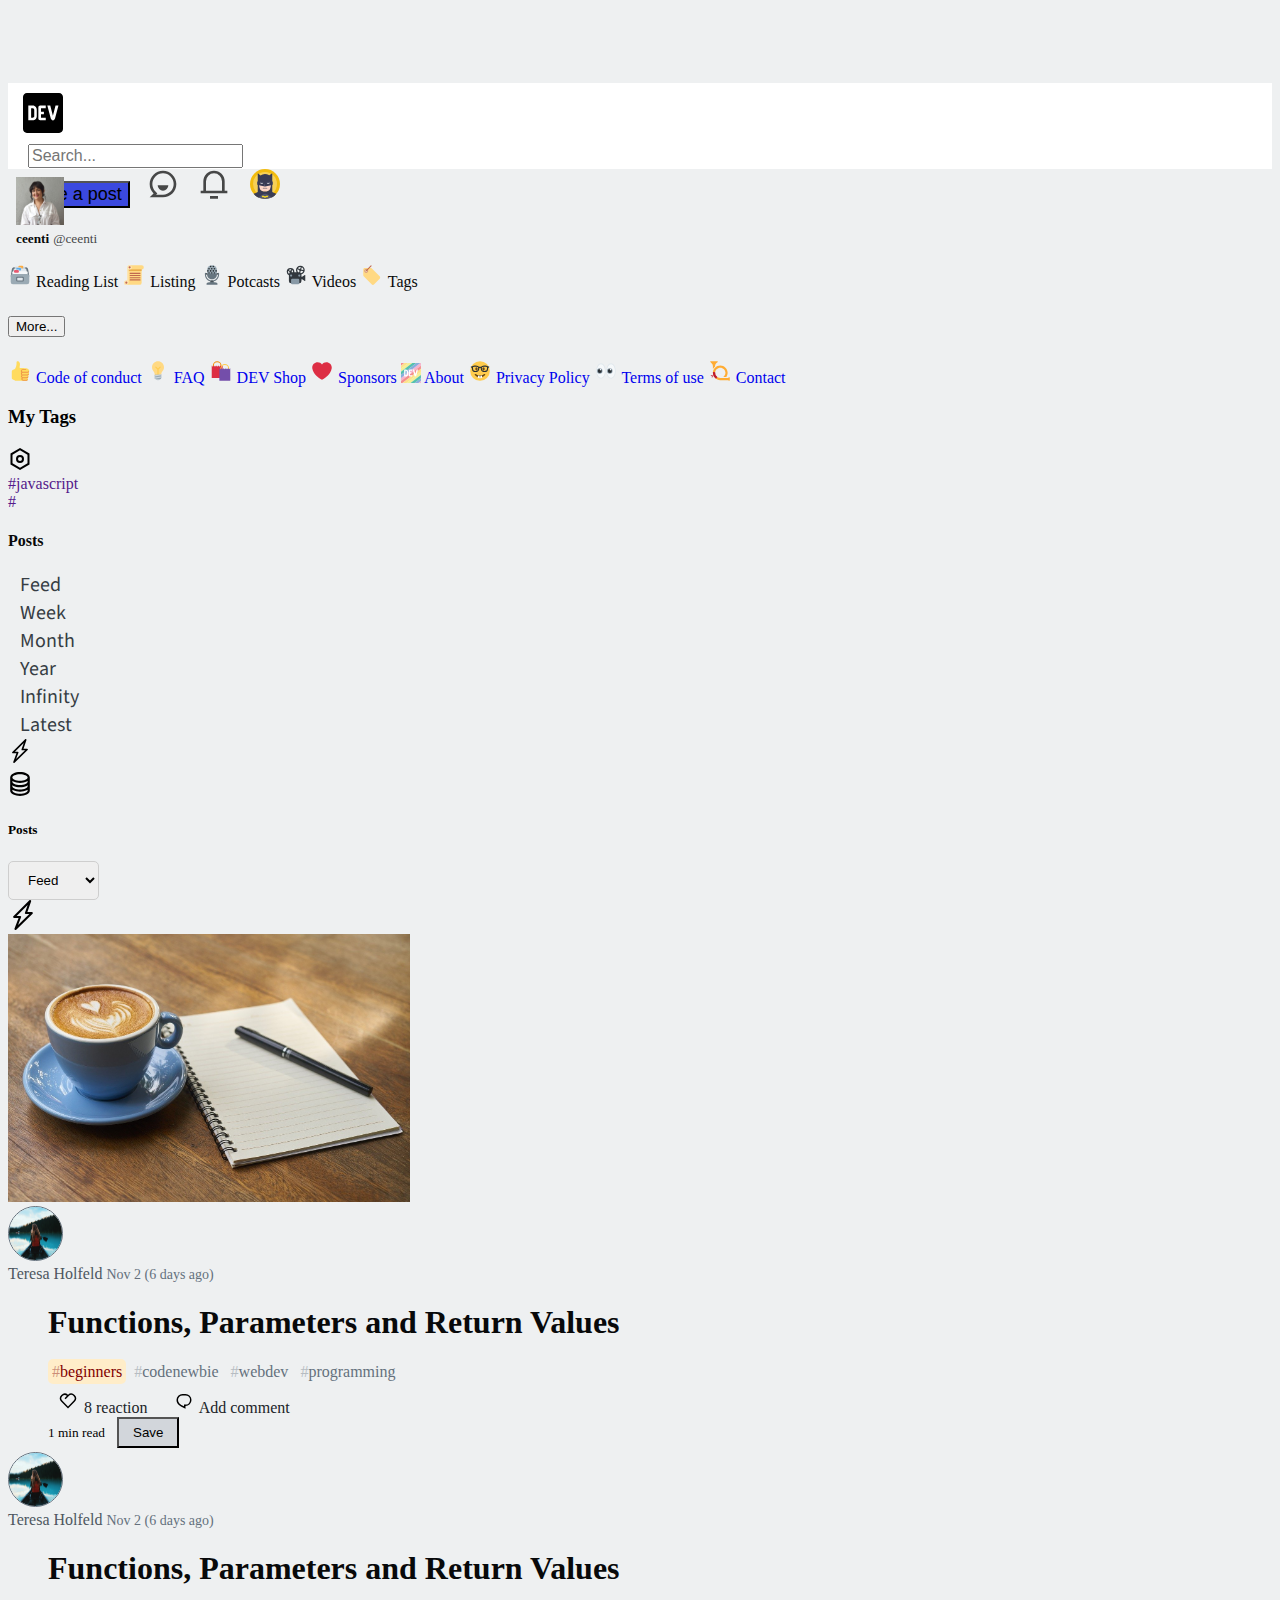
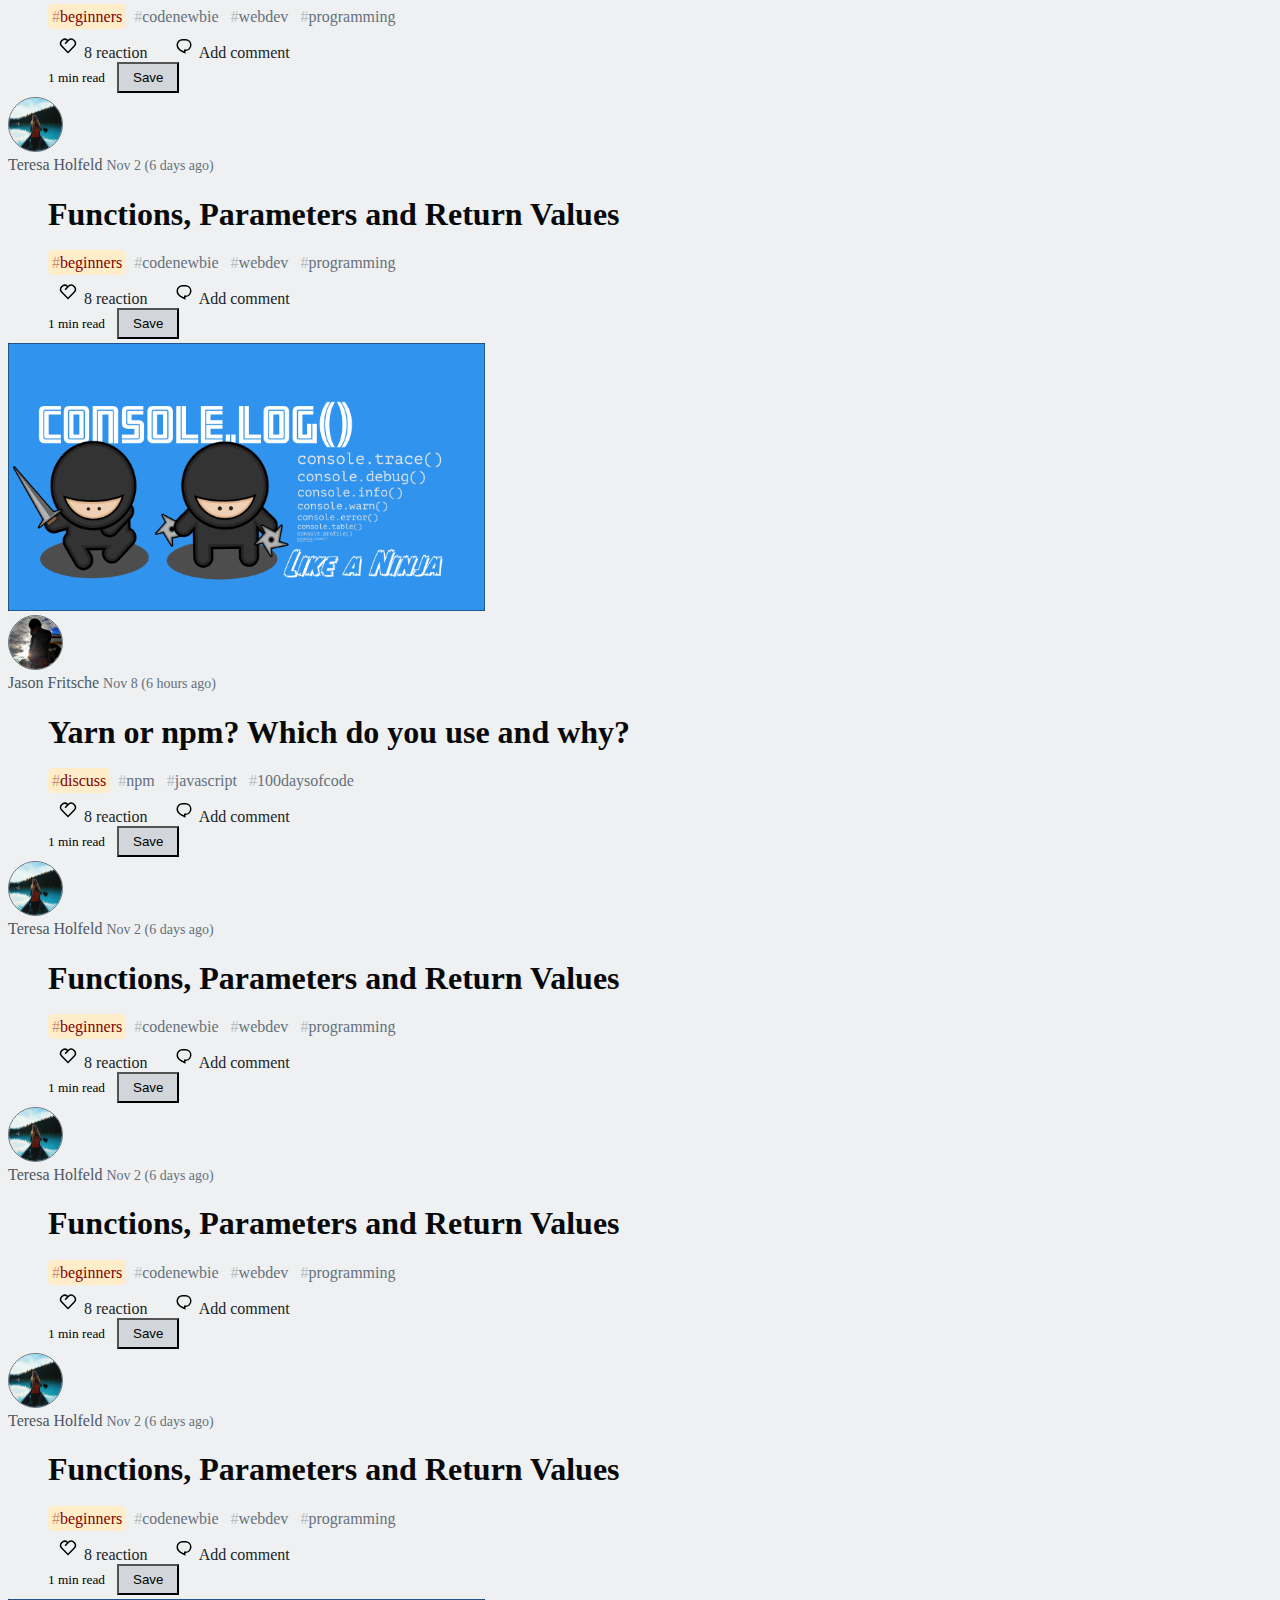
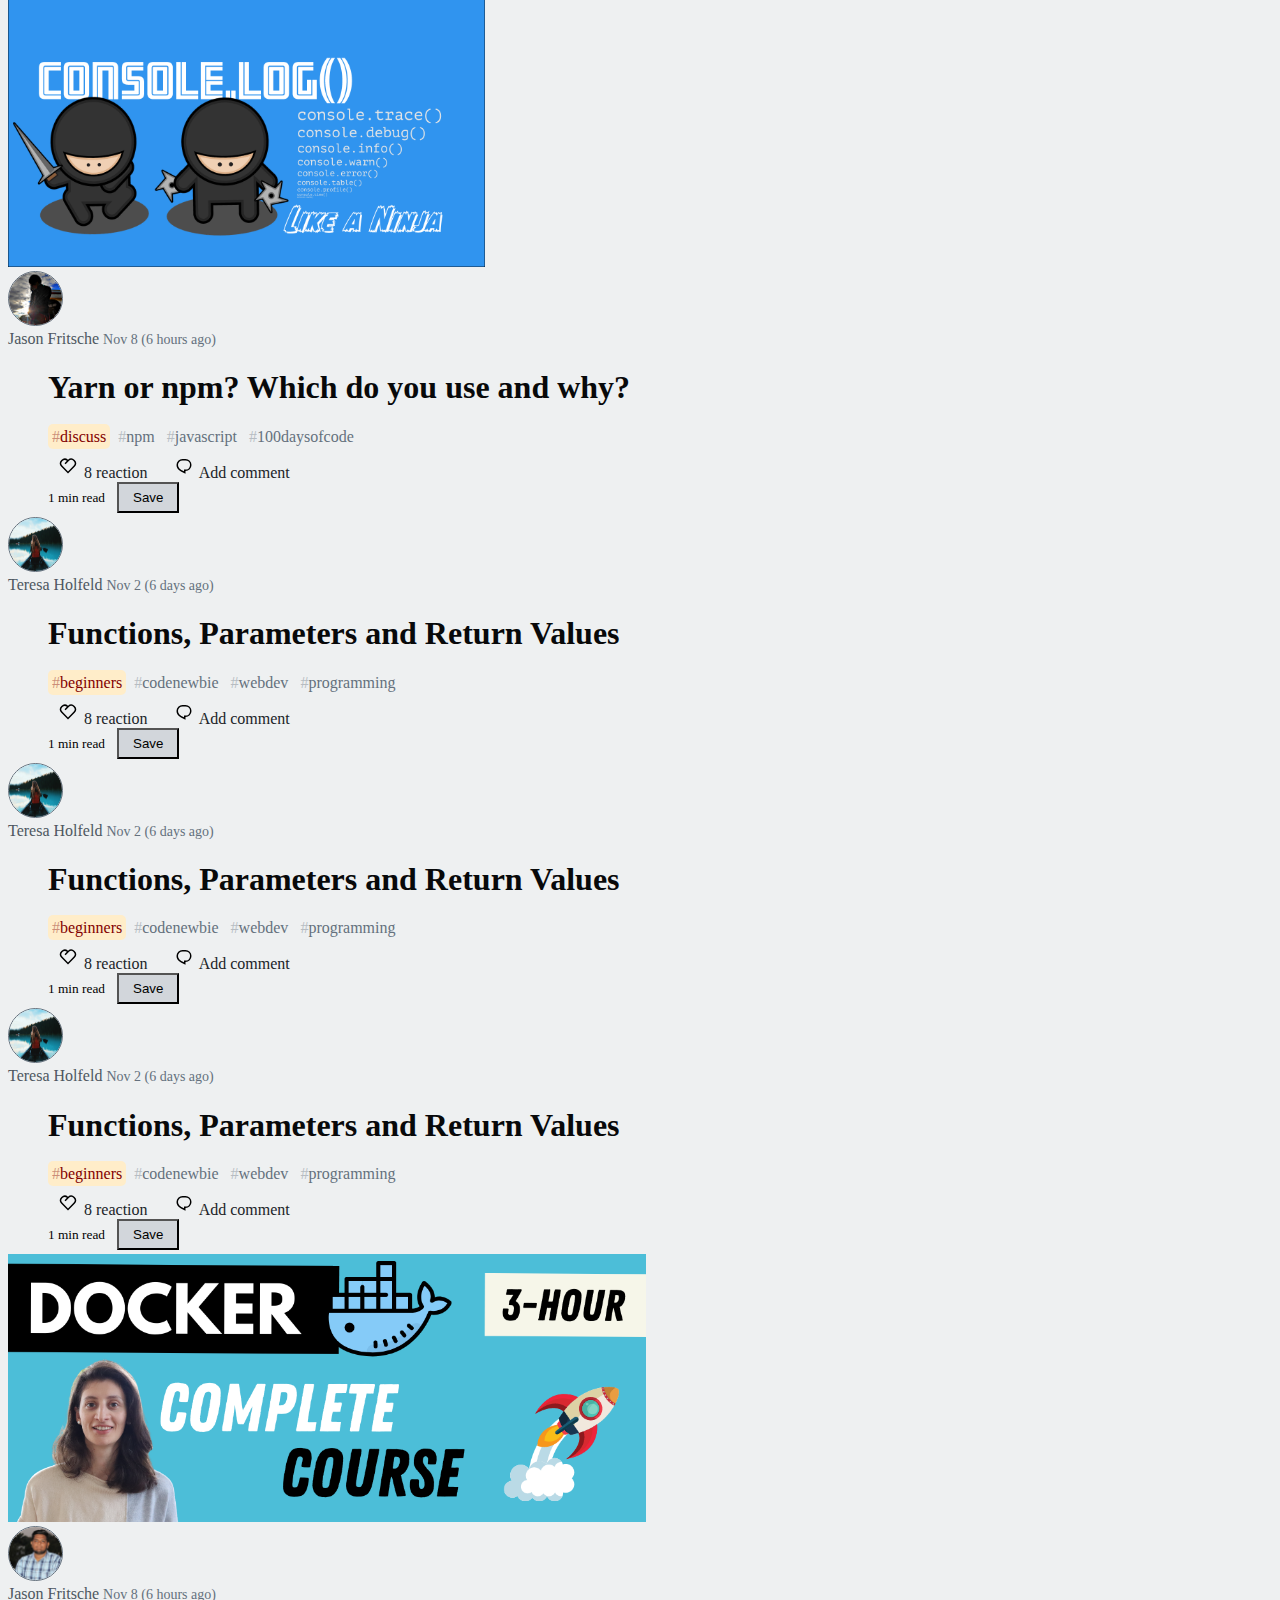
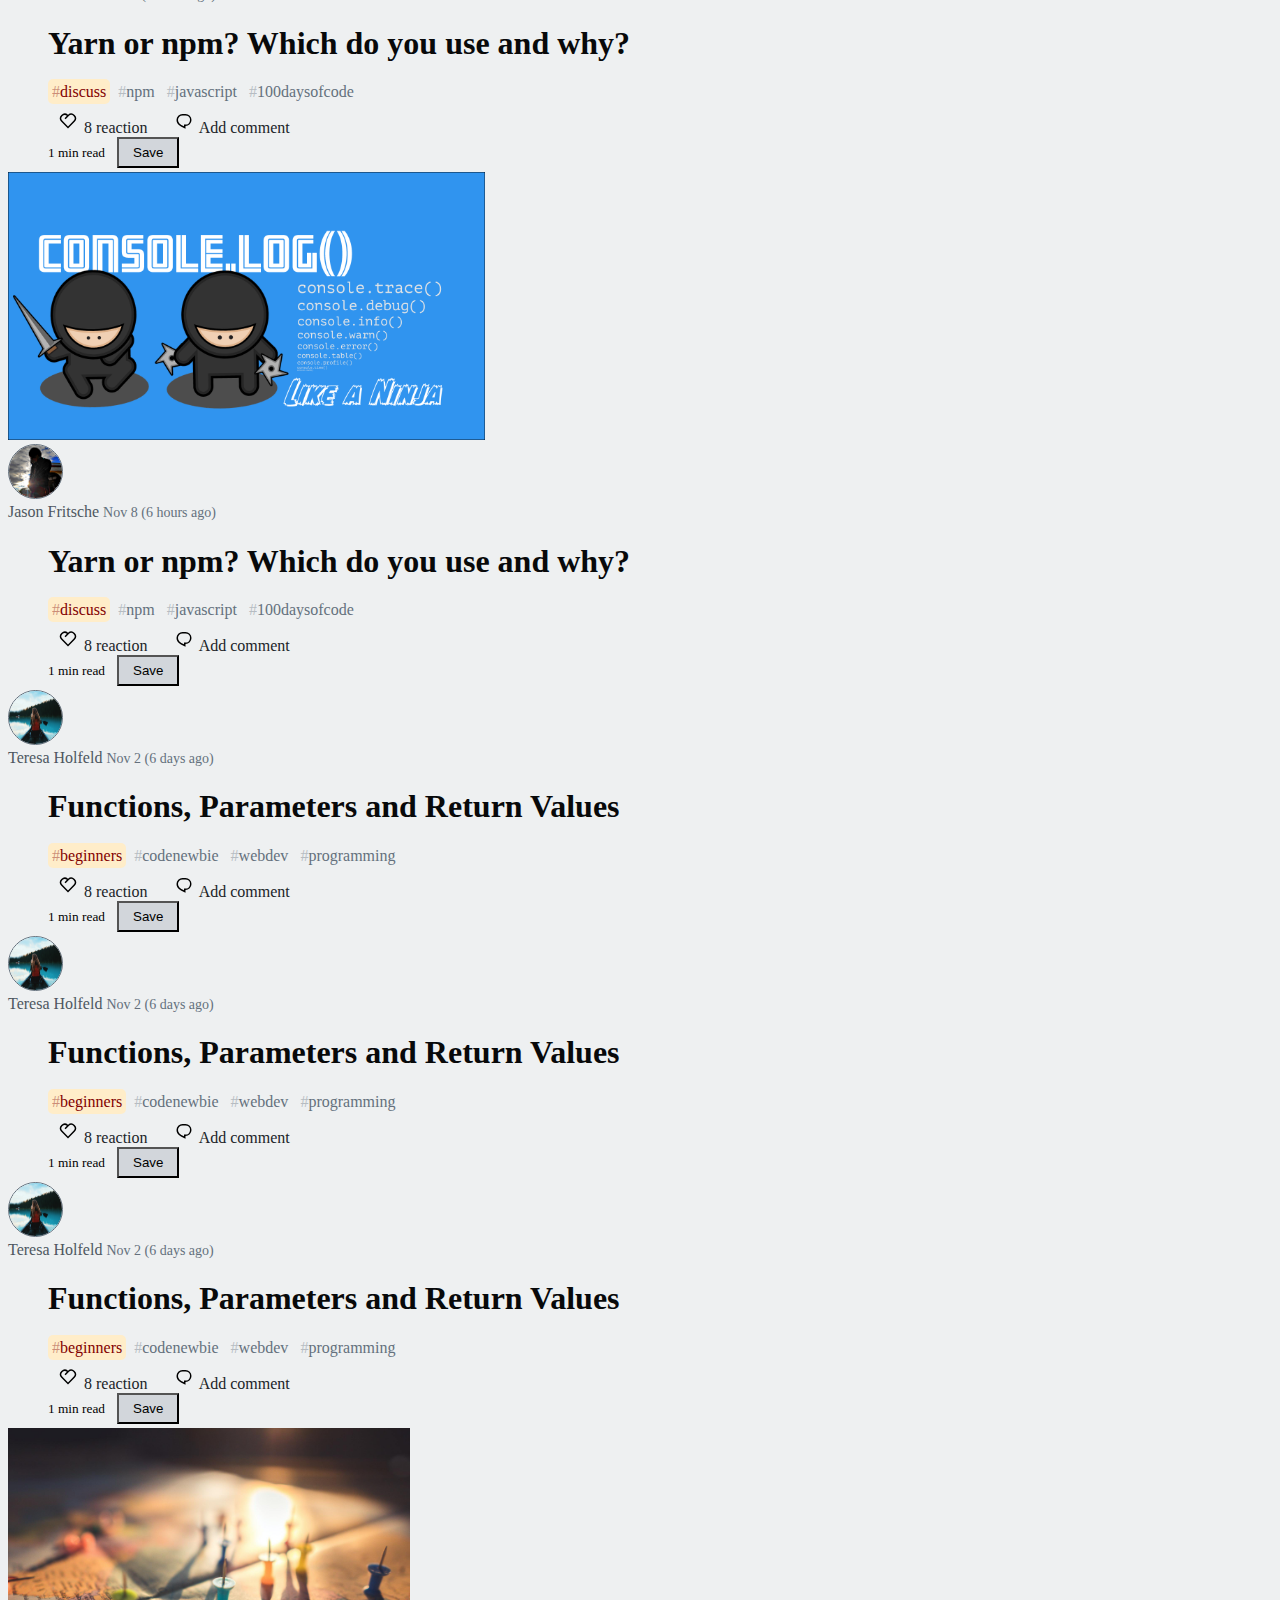
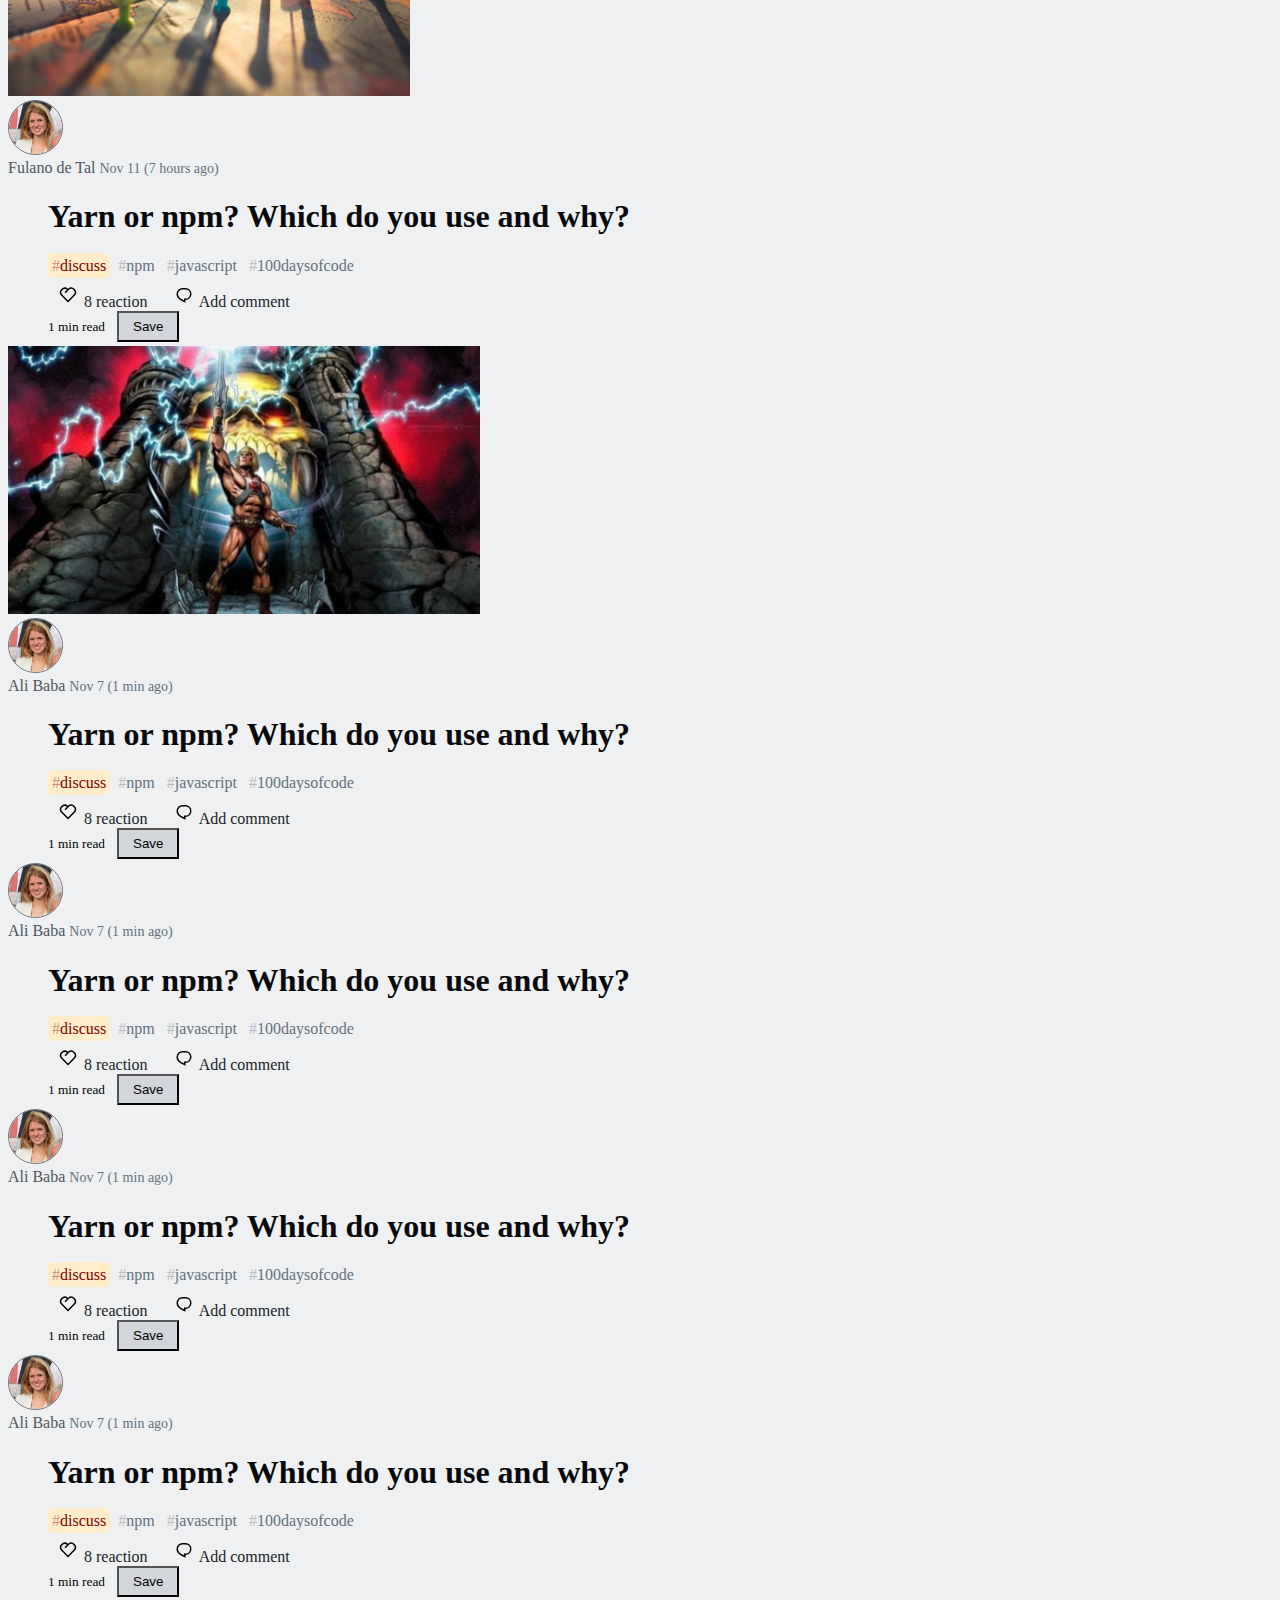
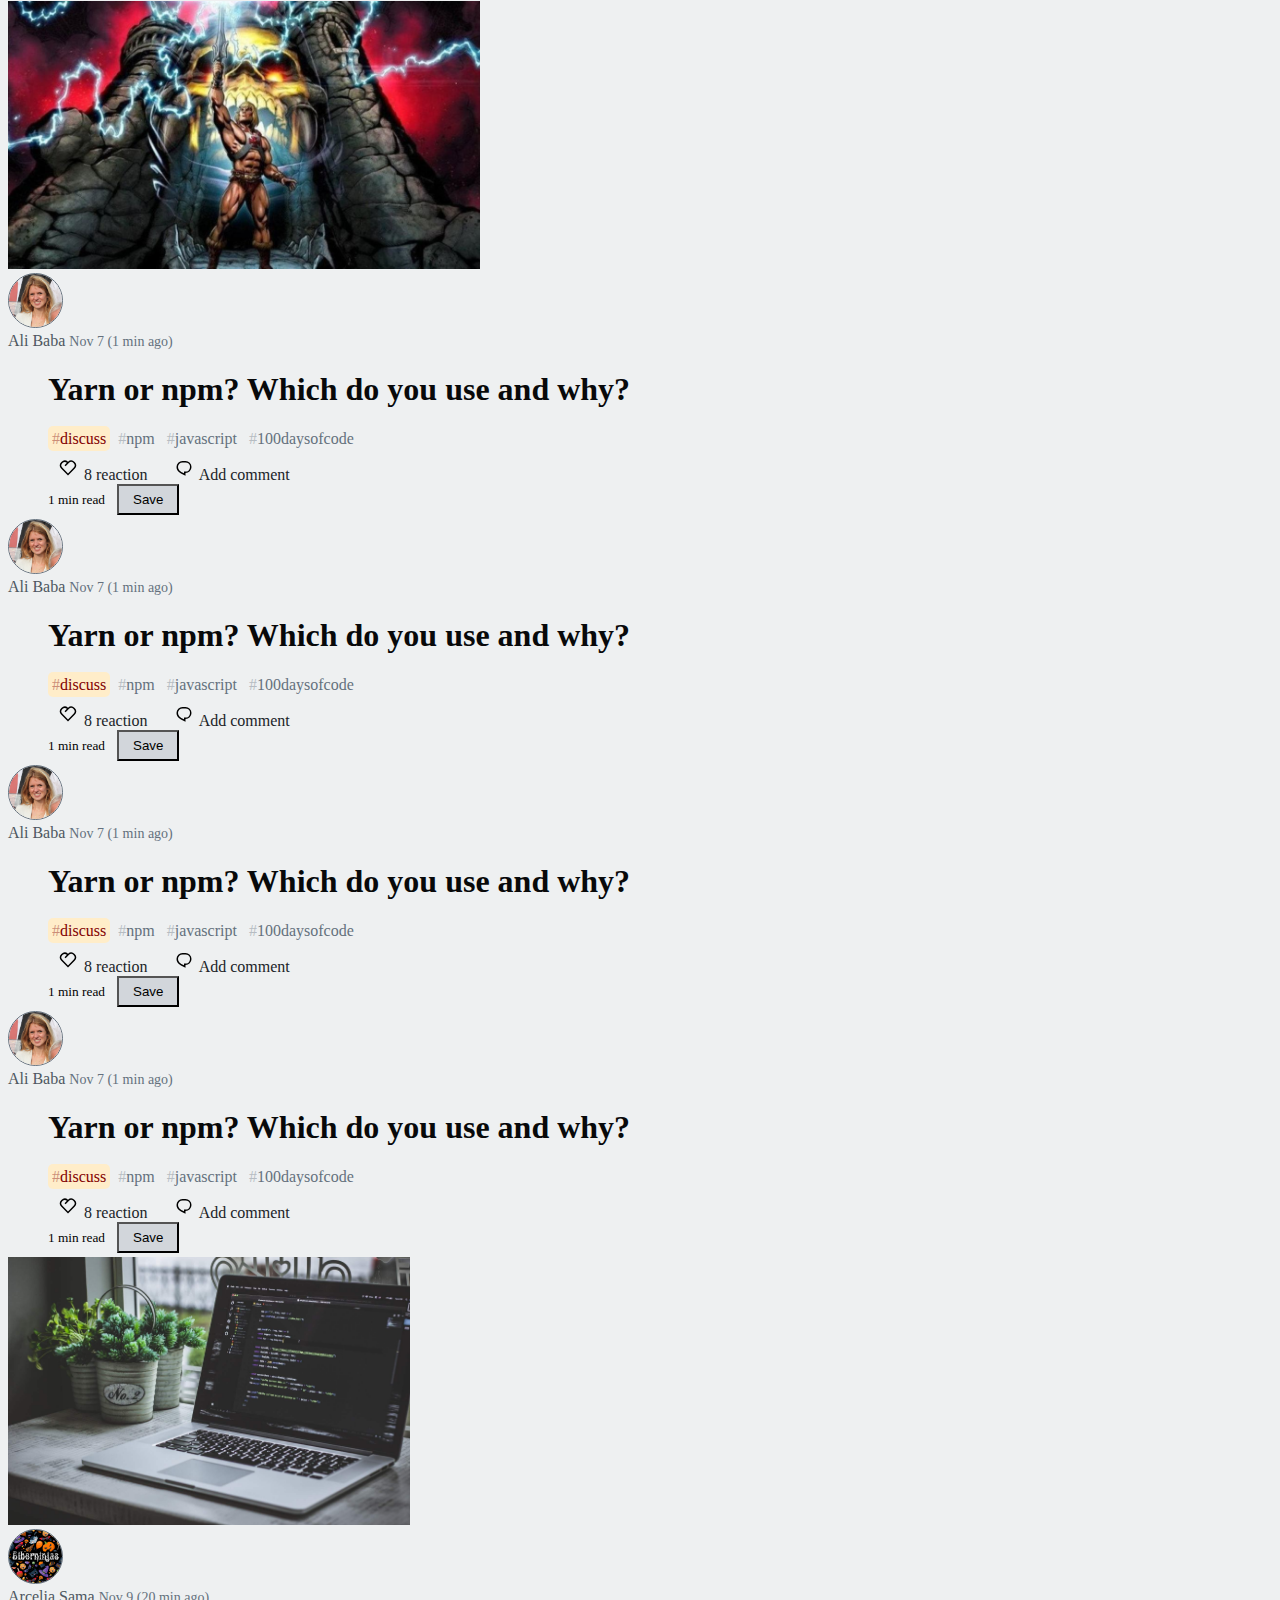
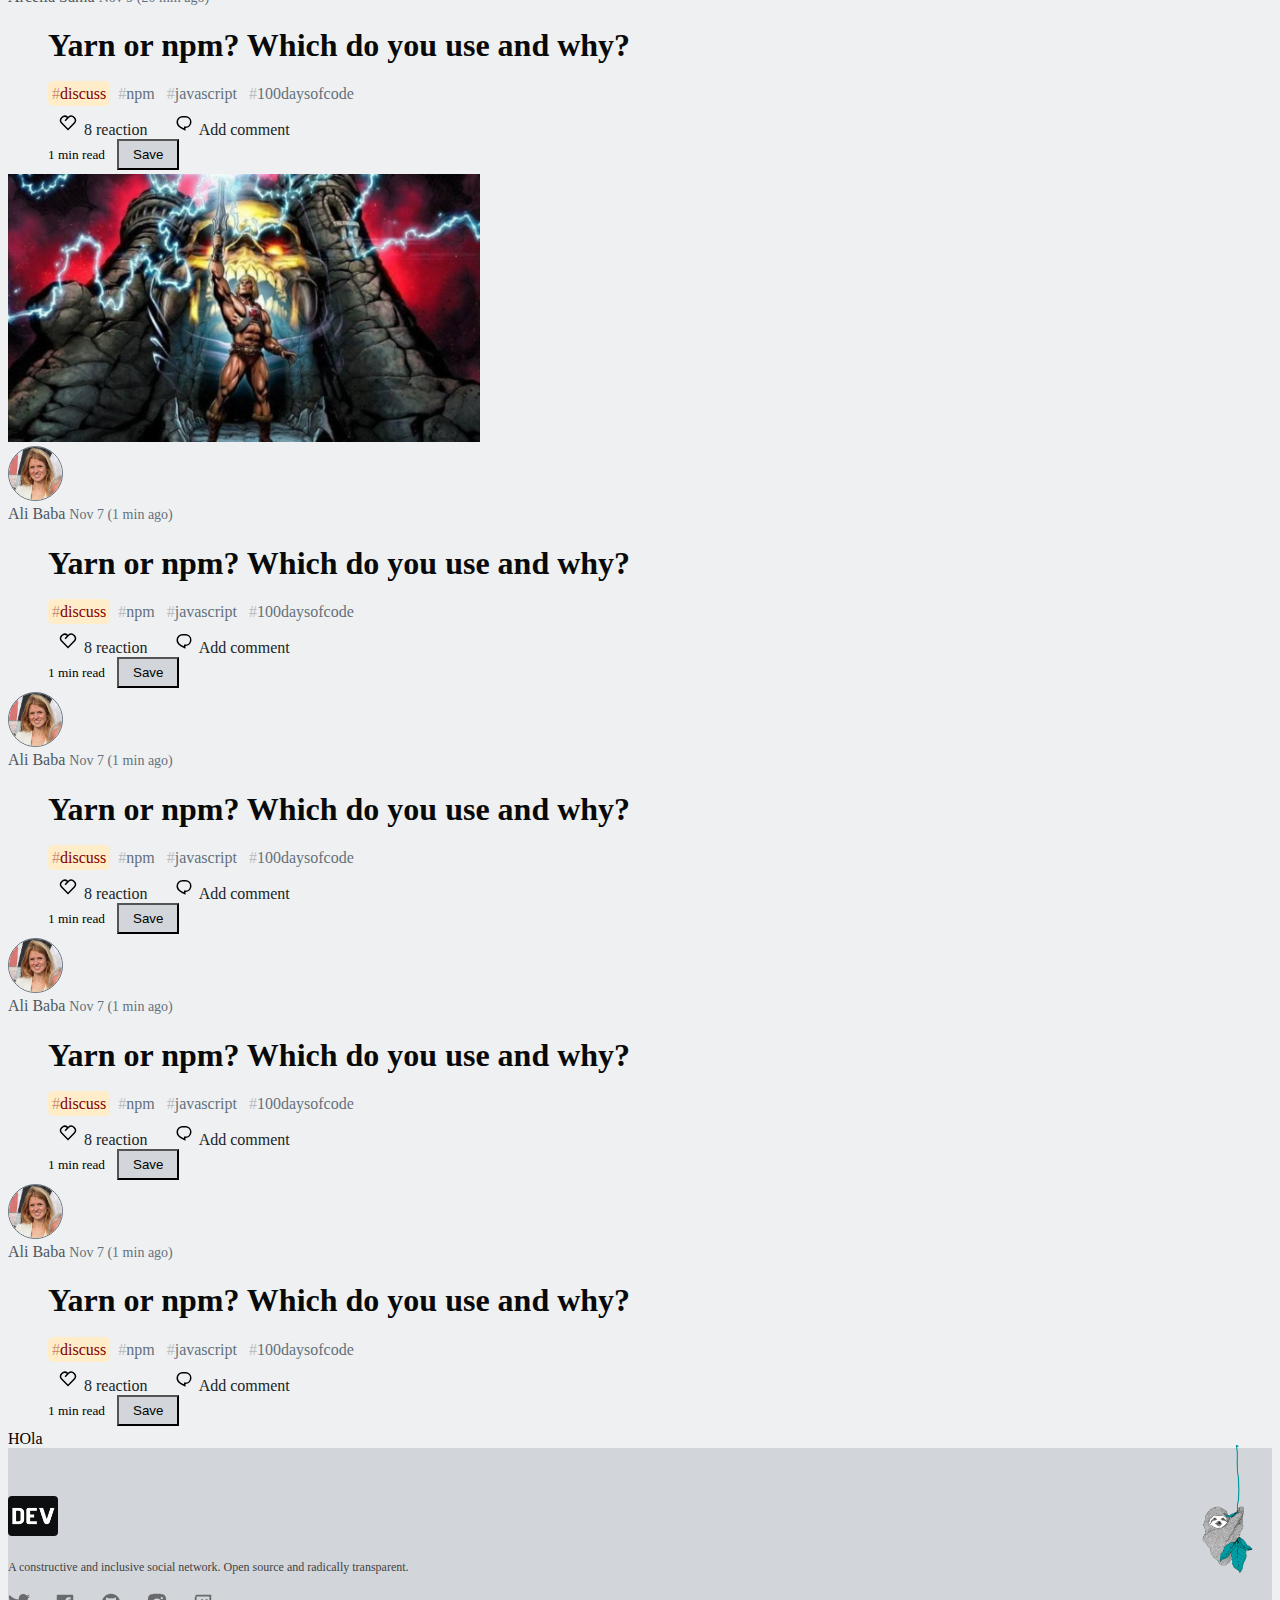
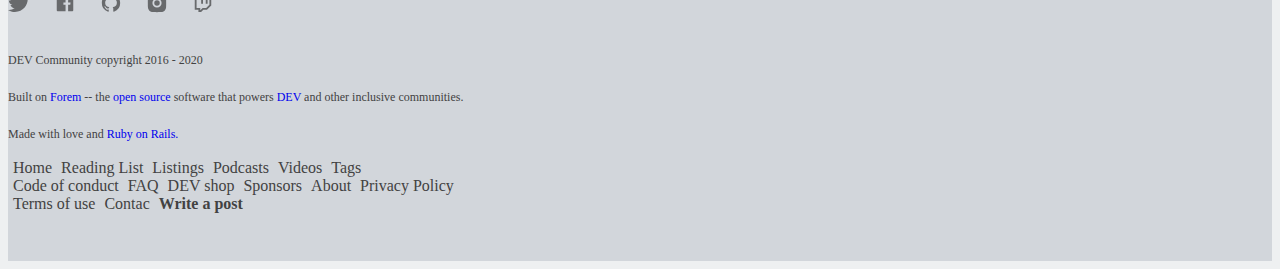
==== commit e081398c: "Adding more structure" ====
--- a/index.html
+++ b/index.html
@@ -4,7 +4,6 @@
         <meta charset="UTF-8">
         <meta name="viewport" content="width=device-width, initial-scale=1.0">
         <link rel="stylesheet" href="https://cdn.jsdelivr.net/npm/bootstrap@4.5.3/dist/css/bootstrap.min.css" integrity="sha384-TX8t27EcRE3e/ihU7zmQxVncDAy5uIKz4rEkgIXeMed4M0jlfIDPvg6uqKI2xXr2" crossorigin="anonymous">
-        <link href="https://fonts.googleapis.com/css2?family=Roboto:wght@500&display=swap" rel="stylesheet">
         <link href="https://fonts.googleapis.com/css2?family=Source+Sans+Pro&display=swap" rel="stylesheet">
         <link rel="stylesheet" href="css/style.css">
         <title>Desafio Final Front</title>
@@ -19,18 +18,21 @@
         </script>
     </head>
     
-    <body data-spy="scroll" data-target="#navbar-example">
+    <body>
                 <nav class="border-bottom-secondary d-flex fixed-top align-items-center">  
-                        <div class="container col-12 d-flex justify-content-between">
-                                <div class="col-6 d-flex justify-content-start ">
+                        <div class="container col-12 d-flex justify-content-between align-items-center m-0 p-0">
+                                <div class="col-6 d-flex justify-content-start align-items-center ">
                                     <img src="images/devto.svg" class="img-logo" alt="">                    
-                                    <input type="text" class="col-10 fonts-20" placeholder="Search...">
-                                </div>
-                                <div class="col-6 d-flex justify-content-end">
+                                    <!-- <input type="text" class="col-8 fonts-20" placeholder="Search..."> -->
+                                    <div class="input-group">
+                                        <input type="text" class="form-control" placeholder="Search..." aria-label="Recipient's username" aria-describedby="basic-addon2">
+                                    </div>
+                                </div>
+                                <div class="col-6 d-flex justify-content-end align-items-center">
                                  
                                         <button type="button" class="btn btn-primary d-none d-md-block">Write a post</button>
-                                        <img class="img-smill" src="images/laugh-wink-regular.svg" alt="">
-                                        <img class="img-bell" src="images/bell-regular.svg" alt="">
+                                        <img class="img-smill" src="images/icon_nav/connect.svg" alt="">
+                                        <img class="img-bell" src="images/icon_nav/bell.svg" alt="">
                                         <img class="img-avatar" src="images/4043232-avatar-batman-comics-hero_113278.svg" alt="">
                                         <div class="menu-avatar">
                                             <ul>
@@ -46,58 +48,123 @@
                                         </div>
                                 </div> 
                         </div>
-                    </nav>
+                </nav>
 
        
 
         <div id="overlay" onclick="off()"></div>
 
         <div class= "container col-12">
-            <div class="row">
-                <div class="d-none d-md-block col-md-4 col-lg-3">
-                    <div class="col aside_izq">
-                        <div class="card mb-4 car_aside">
-                            <div class="row no-gutters">
-                                <div class="col-4">
-                                    <img src="images/681433-original.jpeg" class="rounded-circle" alt="Avatar">
-                                </div>
-                                <div class="col-7">
-                                    <div class="card-body">
-                                        <h5 class="card-title">Andrea Gómez</h5>
-                                        <a href="#" class="stretched-link text-right">@AndreaGómez</a>
-                                    </div>
-                                </div>
-                            </div>
+            <aside class="row ">
+                <div class="d-none d-md-block col-md-3 col-lg-2">
+                    <nav class="aside_izq">
+                        <a href="#">
+                            <div class="col-12 d-flex flex-nowrap profile_content">
+                                <img src="images/681433-original.jpeg" class="rounded-circle profile_thumbnail" alt="Avatar">
+                                <div class="d-flex flex-column">
+                                    <h5 class="profile_name">ceenti</h5>
+                                    <small class="profile_email" >@ceenti</small>
+                                </div>
+                            </div>
+                        </a>
+
+                        <div class="d-flex flex-column justify-content-between icon-list">
+                            <a href="#" class="">
+                                <span class="">
+                                    <img src="images/icon_nav/twemoji/drawer.svg" alt="">
+                                </span>
+                                Reading List
+                            </a>
+                            <a href="#" class="">
+                                <span class="">
+                                    <img src="images/icon_nav/twemoji/listing.svg" alt="">
+                                </span>
+                                Listing
+                            </a>
+                            <a href="#" class="">
+                                <span class="">
+                                    <img src="images/icon_nav/twemoji/mic.svg" alt="">
+                                </span>
+                                Potcasts
+                            </a>
+                            <a href="#" class="">
+                                <span class="">
+                                    <img src="images/icon_nav/twemoji/camera.svg" alt="">
+                                </span>
+                                Videos
+                            </a>
+                            <a href="#" class="">
+                                <span class="">
+                                    <img src="images/icon_nav/twemoji/tag.svg" alt="">
+                                </span>
+                                Tags
+                            </a>
                         </div>
-
-                        <div class="col"> 
-                            <div class="card-body">
-                                <a href="#" class="stretched-link text-right">
-                                    <span class="">
-                                        <img src="images/icon_nav/twemoji/drawer.svg" alt="">
-                                    </span>
-                                    Reading List
-                                </a>
-                            </div>
-
-                            <div class="card">
-                                <div class="card-body">
-                                    <a class="btn btn-primary" data-toggle="collapse" href="#collapseExample" role="button" aria-expanded="false" aria-controls="collapseExample">More...</a>
-                                </div>
-                                <div class="collapse" id="collapseExample">
-                                    <a href="#" class="stretched-link text-right">
-                                        
-                                        <div class="card card-body">
-                                            <span class="">
-                                                <img src="images/icon_nav/twemoji/drawer.svg" alt="">
-                                            </span>
-                                            Reading List
-                                        </div>
-                                        
+                        <div class="d-flex flex-column justify-content-between" id="accordion">
+                            <div class="">
+                                <div class="" id="headingOne">
+                                <h5 class="mb-0">
+                                    <button class="btn btn-link more_button" data-toggle="collapse" data-target="#collapseOne" aria-expanded="true" aria-controls="collapseOne">
+                                    More...
+                                    </button>
+                                </h5>
+                                </div>
+                            
+                                <div id="collapseOne" class="collapse" aria-labelledby="headingOne" data-parent="#accordion">
+                                <div class="d-flex flex-column">
+                                    <a href="#" class="">
+                                        <span class="">
+                                            <img src="images/icon_nav/twemoji/thumb-up.svg" alt="">
+                                        </span>
+                                        Code of conduct
                                     </a>
+                                    <a href="#" class="">
+                                        <span class="">
+                                            <img src="images/icon_nav/twemoji/bulb.svg" alt="">
+                                        </span>
+                                        FAQ
+                                    </a>
+                                    <a href="#" class="">
+                                        <span class="">
+                                            <img src="images/icon_nav/twemoji/shopping.svg" alt="">
+                                        </span>
+                                        DEV Shop
+                                    </a>
+                                    <a href="#" class="">
+                                        <span class="">
+                                            <img src="images/icon_nav/twemoji/heart.svg" alt="">
+                                        </span>
+                                        Sponsors
+                                    </a>
+                                    <a href="#" class="">
+                                        <span class="">
+                                            <img class="rainbowdev" src="images/icon_nav/rainbowdev.svg" alt="">
+                                        </span>
+                                        About
+                                    </a>
+                                    <a href="#" class="">
+                                        <span class="">
+                                            <img src="images/icon_nav/twemoji/smart.svg" alt="">
+                                        </span>
+                                        Privacy Policy
+                                    </a>
+                                    <a href="#" class="">
+                                        <span class="">
+                                            <img src="images/icon_nav/twemoji/look.svg" alt="">
+                                        </span>
+                                        Terms of use
+                                    </a>
+                                    <a href="#" class="">
+                                        <span class="">
+                                            <img src="images/icon_nav/twemoji/contact.svg" alt="">
+                                        </span>
+                                        Contact
+                                    </a>
+                                </div>
                                 </div>
                             </div>
                         </div>
+                       
 
                         <div class="col"> 
                            <nav class="">
@@ -124,12 +191,12 @@
                                 </div>
                            </nav> 
                         </div>
-                    </div>
+                    </nav>
                 </div>
 
-                <div class="col-12 col-md-8 col-lg-6">
-                    <header class="d-none d-md-flex align-items-center justify-content-between">
-                        <h3 class="post-title"><a href="post.html">Posts</a></h3>
+                <div class="col-12 col-md-9 col-lg-7">
+                    <header class="principal_header d-none d-md-flex align-items-center justify-content-between">
+                        <h4 class="post-title"><a href="post.html">Posts</a></h4>
                         <ul class="nav nav-pills lg-3" id="pills-tab" role="tablist">
                             <li class="nav-item">
                                 <a class="nav-link" id="pills-feed-tab" data-toggle="pill" href="#pills-feed" role="tab" aria-controls="pills-feed" aria-selected="true">Feed</a>
@@ -1385,71 +1452,57 @@
                 </div>
 
                 <div class="d-none d-lg-block col-lg-3">
-                HOla
+                    HOla
                     <!-- Contenido de Arce Aside 2 -->
-                    <p>
-                        <a class="btn btn-primary" data-toggle="collapse" href="#collapseExample" role="button" aria-expanded="false" aria-controls="collapseExample">
-                            Link with href
-                        </a>
-                        <button class="btn btn-primary" type="button" data-toggle="collapse" data-target="#collapseExample" aria-expanded="false" aria-controls="collapseExample">
-                            Button with data-target
-                        </button>
-                    </p>
-                    <div class="collapse" id="collapseExample">
-                        <div class="card card-body">
-                            Anim pariatur cliche reprehenderit, enim eiusmod high life accusamus terry richardson ad squid. Nihil anim keffiyeh helvetica, craft beer labore wes anderson cred nesciunt sapiente ea proident.
-                        </div>
-                    </div>
+                
                     <!-- Fin de segundo aside -->
                 </div>
-            </div>
+            </aside>
         </div>
 
-        <div id="footer" class=" container-fluid">
-            <div class="row">
-                <div class="col-3">
-                    <img class="img-logo" src="images/icon_nav/apple-icon-180x180.png" alt="">
-                    <p>A constructive and inclusive social network. Open source and radically transparent.</p>
-                    <img class="reds red-icon" src="images/TWITTER_icon-icons.com_65536.svg" alt="">
-                    <img class="reds red-icon" src="images/facebook_icon-icons.com_75091.svg" alt="">
-                    <img class="reds red-icon" src="images/Github_icon-icons.com_67091.svg" alt="">
-                    <img class="reds red-icon" src="images/Instagram_icon-icons.com_67048.svg" alt="">
-                    <img class="reds red-icon" src="images/1485972321-twitchsocialnetworkbrandlogo_78977.svg" alt="">
-                    <p>DEV Community copyright 2016 - 2020</p>
-                    <p>Built on <a href="https://kodemia.mx/" target="_blank">Forem </a>-- the <a href="https://kodemia.mx/" target="_blank">open source</a>
-                    software that powers <a href="https://kodemia.mx/" target="_blank">DEV</a> and
-                    other inclusive communities.</p>
-                    <p>Made with love and <a href="https://kodemia.mx/" target="_blank">Ruby on Rails.</a></p>
-                </div>
-
-                <div class="container-a1 d-flex flex-column">
-                    <a class="a-f" href="https://kodemia.mx/" target="_blank">Home</a>
-                    <a class="a-f" href="https://kodemia.mx/" target="_blank">Reading List</a>
-                    <a class="a-f" href="https://kodemia.mx/" target="_blank">Listings</a>
-                    <a class="a-f" href="https://kodemia.mx/" target="_blank">Podcasts</a>
-                    <a class="a-f" href="https://kodemia.mx/" target="_blank">Videos</a>
-                    <a class="a-f" href="https://kodemia.mx/" target="_blank">Tags</a>
-                </div>
-
-                <div class="container-a2 d-flex flex-column">
-                    <a class="a-f" href="https://kodemia.mx/" target="_blank">Code of conduct</a>
-                    <a class="a-f" href="https://kodemia.mx/" target="_blank">FAQ</a>
-                    <a class="a-f" href="https://kodemia.mx/" target="_blank">DEV shop</a>
-                    <a class="a-f" href="https://kodemia.mx/" target="_blank">Sponsors</a>
-                    <a class="a-f" href="https://kodemia.mx/" target="_blank">About</a>
-                    <a class="a-f" href="https://kodemia.mx/" target="_blank">Privacy Policy</a>
-                </div>
-
-                <div class="container-a3 d-flex flex-column">
-                    <a class="a-f" href="https://kodemia.mx/" target="_blank">Terms of use</a>
-                    <a class="a-f" href="https://kodemia.mx/" target="_blank">Contac</a>
-                    <a class="a-f" href="https://kodemia.mx/" target="_blank">Write a post</a>
-                </div>
-            </div>
-
-            <div class="container-col-3 perezoso d-flex justify-content-flex-end ">
-                <img src="images/perezoso.svg" alt="">
-            </div>
+        <div id="footer" class=" container-fluid justify-content-evenly">
+                <div class="row d-flex flex-nowrap flex-column-reverse flex-md-row">
+                        <div class="col-12 col-md-4 info-redes">
+                                <img class="img-logo" src="images/icon_nav/apple-icon.png" alt="">
+                                <p class="info_community">A constructive and inclusive social network. Open source and radically transparent.</p>
+                                <img class="reds red-icon" src="images/icon_nav/twitter-logo.svg" alt="">
+                                <img class="reds red-icon" src="images/icon_nav/facebook.svg" alt="">
+                                <img class="reds red-icon" src="images/icon_nav/github.svg" alt="">
+                                <img class="reds red-icon" src="images/icon_nav/instagram.svg" alt="">
+                                <img class="reds red-icon" src="images/icon_nav/twitch.svg" alt="">
+                                <p>DEV Community copyright 2016 - 2020</p>
+                                <p>Built on <a href="https://kodemia.mx/" target="_blank">Forem </a>-- the <a href="https://kodemia.mx/" target="_blank">open source</a>
+                                software that powers <a href="https://kodemia.mx/" target="_blank">DEV</a> and
+                                other inclusive communities.</p>
+                                <p>Made with love and <a href="https://kodemia.mx/" target="_blank">Ruby on Rails.</a></p>
+                        </div>
+                        <div class="col-12 col-md-7 col-lg-6 col-xl-7 d-flex justify-content-between links_group">
+                            <div class="d-flex flex-column">
+                                <a class="a-f" href="https://kodemia.mx/" target="_blank">Home</a>
+                                <a class="a-f" href="https://kodemia.mx/" target="_blank">Reading List</a>
+                                <a class="a-f" href="https://kodemia.mx/" target="_blank">Listings</a>
+                                <a class="a-f" href="https://kodemia.mx/" target="_blank">Podcasts</a>
+                                <a class="a-f" href="https://kodemia.mx/" target="_blank">Videos</a>
+                                <a class="a-f" href="https://kodemia.mx/" target="_blank">Tags</a>
+                            </div>
+        
+                            <div class="d-flex flex-column">
+                                <a class="a-f" href="https://kodemia.mx/" target="_blank">Code of conduct</a>
+                                <a class="a-f" href="https://kodemia.mx/" target="_blank">FAQ</a>
+                                <a class="a-f" href="https://kodemia.mx/" target="_blank">DEV shop</a>
+                                <a class="a-f" href="https://kodemia.mx/" target="_blank">Sponsors</a>
+                                <a class="a-f" href="https://kodemia.mx/" target="_blank">About</a>
+                                <a class="a-f" href="https://kodemia.mx/" target="_blank">Privacy Policy</a>
+                            </div>
+        
+                            <div class="d-flex flex-column">
+                                <a class="a-f" href="https://kodemia.mx/" target="_blank">Terms of use</a>
+                                <a class="a-f" href="https://kodemia.mx/" target="_blank">Contac</a>
+                                <a class="a-f" href="https://kodemia.mx/" target="_blank"> <b>Write a post</b></a>
+                            </div>
+                        </div>
+                        <img class="d-none d-lg-block perezoso" src="images/changuito.png" alt="">
+                </div>   
         </div>
 
         <script src="https://code.jquery.com/jquery-3.5.1.slim.min.js" integrity="sha384-DfXdz2htPH0lsSSs5nCTpuj/zy4C+OGpamoFVy38MVBnE+IbbVYUew+OrCXaRkfj" crossorigin="anonymous"></script>
--- a/css/style.css
+++ b/css/style.css
@@ -8,14 +8,49 @@
   border: none;
 }
 
+.profile_thumbnail {
+  width: 48px;
+  height: 48px;
+  margin-right: 8px;
+}
+
+.profile_name {
+  display: inline;
+  font-weight: bolder;
+  color: #08090a;
+}
+
+.profile_email {
+  color: #08090a;
+  opacity: .75;
+}
+
+.profile_content {
+  padding: 8px;
+  margin-bottom: 8px;
+}
+
+.rainbowdev {
+  width: 20px;
+}
+
+.icon-list a {
+  color: #08090a;
+  line-height: 1.5em;
+}
+
+.more-button {
+  color: #08090a;
+}
+
 body {
   position: relative;
   background-color: #eef0f1;
-  padding-top: 100px;
-}
-
-header {
-  margin: 10px auto;
+  padding-top: 75px;
+}
+
+.principal_header {
+  margin: 5px auto;
 }
 
 #overlay {
@@ -75,15 +110,15 @@
 }
 
 .nav-pills .nav-link {
-  font-family: "Roboto", sans-serif;
-  color: #08090a;
-  font-size: 22px;
+  font-family: "Source Sans Pro", sans-serif;
+  color: #363d44;
+  font-size: 20px;
   border-radius: 3px;
 }
 
 .nav-pills .nav-link.active {
   border-bottom: 4px solid #3b49df;
-  background-color: transparent;
+  background: none;
   color: #08090a;
   -webkit-box-sizing: border-box;
           box-sizing: border-box;
@@ -93,6 +128,10 @@
   text-decoration: none;
   color: #3b49df;
   background-color: rgba(59, 73, 223, 0.1);
+}
+
+.nav-pills .nav-link:focus {
+  text-decoration: none;
 }
 
 .nav-link {
@@ -410,11 +449,12 @@
 }
 
 .img-logo {
-  height: 50px;
-  width: 40px;
+  height: 40px;
+  width: 50px;
   margin-right: 10px;
   text-decoration: none;
   border-color: transparent;
+  border-radius: 4px;
 }
 
 .img-logo:active {
@@ -423,26 +463,24 @@
 }
 
 .img-smill {
-  height: 40px;
-  width: 30px;
-  margin-top: 7px;
+  height: 32px;
+  width: 32px;
   margin-left: 8px;
+  opacity: .7;
 }
 
 .img-bell {
-  height: 40px;
-  width: 30px;
-  margin-top: 7px;
+  height: 32px;
+  width: 32px;
   margin-left: 15px;
+  opacity: .7;
 }
 
 .img-avatar {
-  height: 40px;
-  width: 30px;
-  margin-top: 7px;
+  height: 32px;
+  width: 32px;
   margin-left: 15px;
   position: relative;
-  text-align: center;
 }
 
 .img-avatar:hover + .menu-avatar {
@@ -470,20 +508,21 @@
 }
 
 .btn-primary {
-  height: 35px;
+  background-color: #3b49df;
   margin-top: 7px;
   margin-right: 5px;
-  display: none;
-  font-size: 16px;
+  font-size: 18px;
 }
 
 #footer {
-  background: #ccd1d1;
+  background: #d2d6db;
   height: auto;
   width: 100%;
   margin: 0;
   padding-top: 48px;
   padding-bottom: 48px;
+  position: relative;
+  font-size: 16px;
 }
 
 #footer p {
@@ -506,6 +545,14 @@
 #footer .red-icon {
   height: 22px;
   width: 22px;
+  opacity: 0.5;
+}
+
+#footer .info-redes {
+  margin-right: 20px;
+  line-height: 25px;
+  -webkit-box-sizing: border-box;
+          box-sizing: border-box;
 }
 
 #footer .container-a1 {
@@ -535,6 +582,8 @@
   padding-bottom: 15px;
   padding-top: 8px;
   padding-left: 5px;
+  font-size: 1em;
+  text-align: left;
 }
 
 #footer .a-f:hover {
@@ -545,11 +594,12 @@
 }
 
 #footer .perezoso {
-  height: 100px;
-  width: 65px;
+  height: 130px;
   position: absolute;
-  top: 1px;
-  right: 60px;
+  top: -4px;
+  right: 1em;
+  -webkit-transform-origin: center top;
+  transform-origin: center top;
 }
 
 .fixed-top {
@@ -558,6 +608,7 @@
   -webkit-box-align: self-end;
       -ms-flex-align: self-end;
           align-items: self-end;
+  padding: 10px;
 }
 
 .dropdown-item {
@@ -569,4 +620,15 @@
 .dropdown-item {
   width: 150px;
 }
+
+.top-nav {
+  -webkit-box-shadow: rgba(0, 0, 0, 0.1);
+          box-shadow: rgba(0, 0, 0, 0.1);
+}
+
+#footer p.info_community {
+  margin-right: 4px;
+  font-size: 12px;
+  margin-top: 1em;
+}
 /*# sourceMappingURL=style.css.map */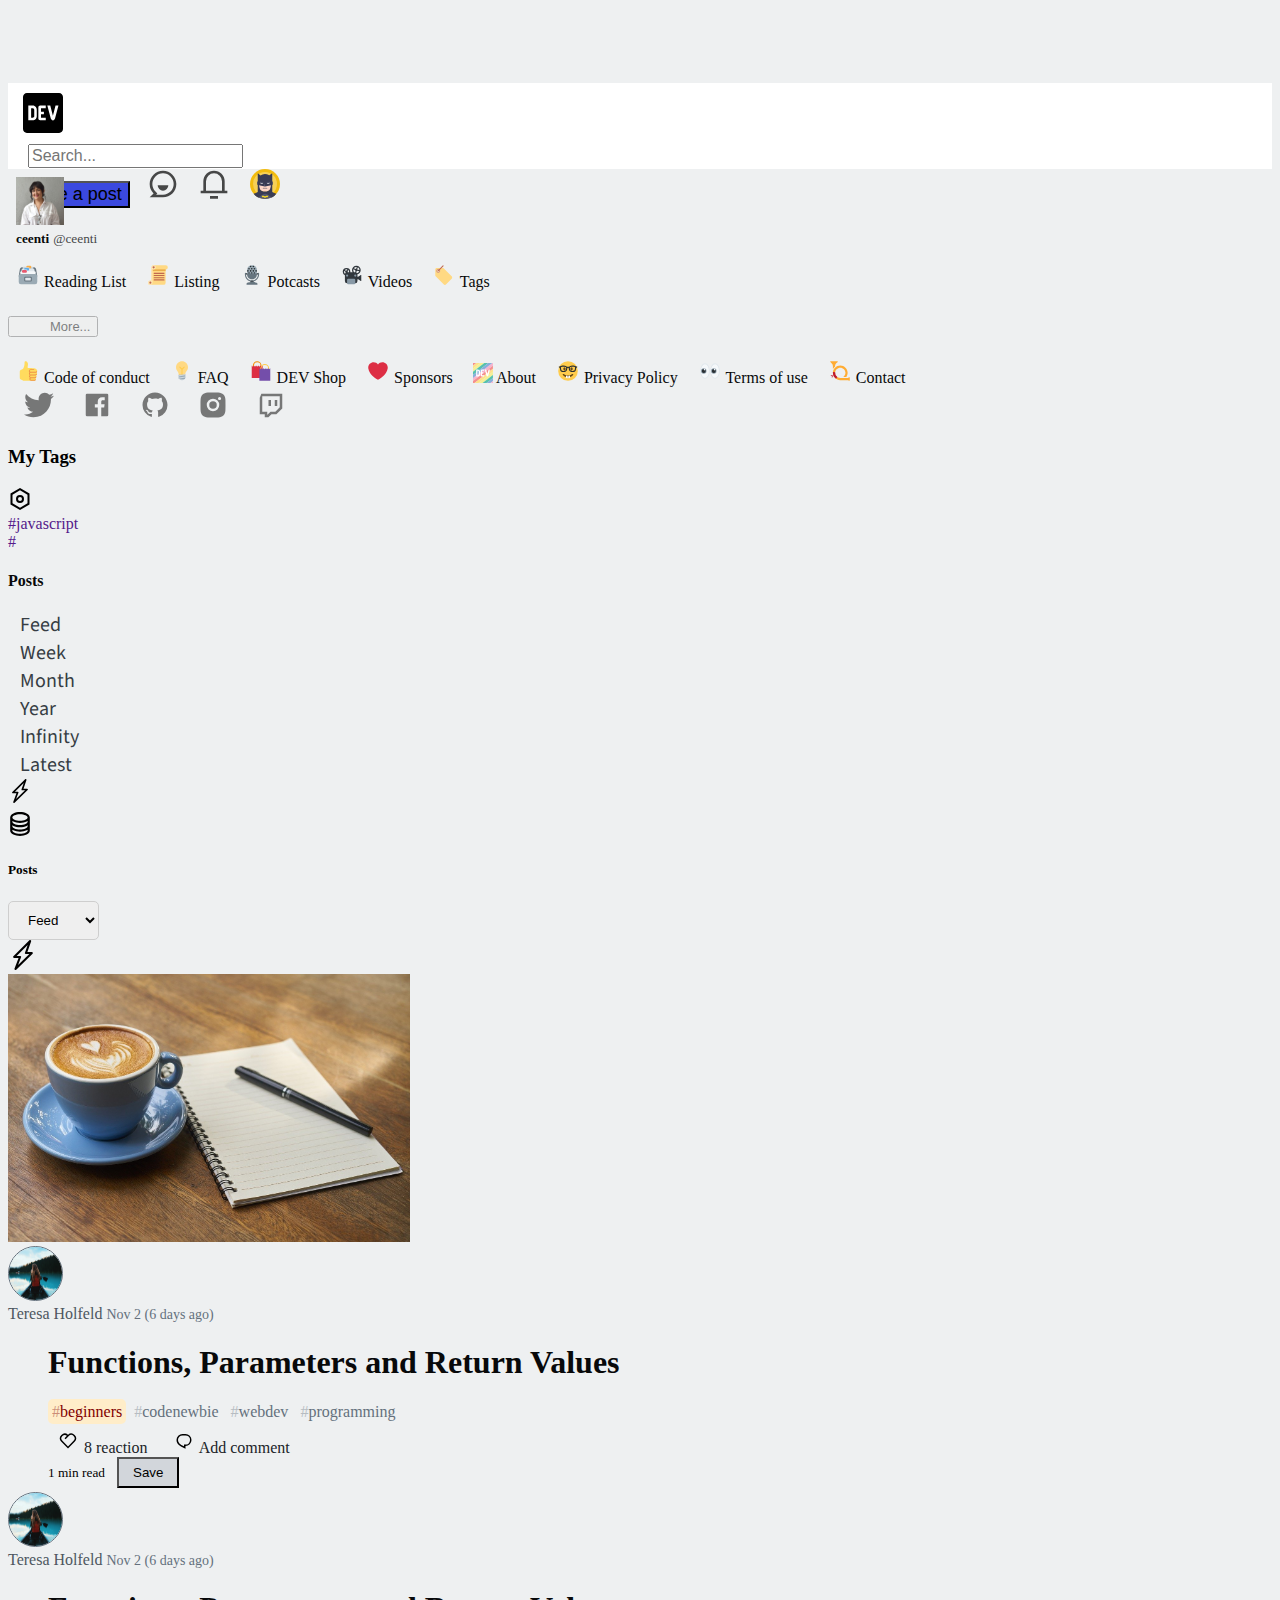
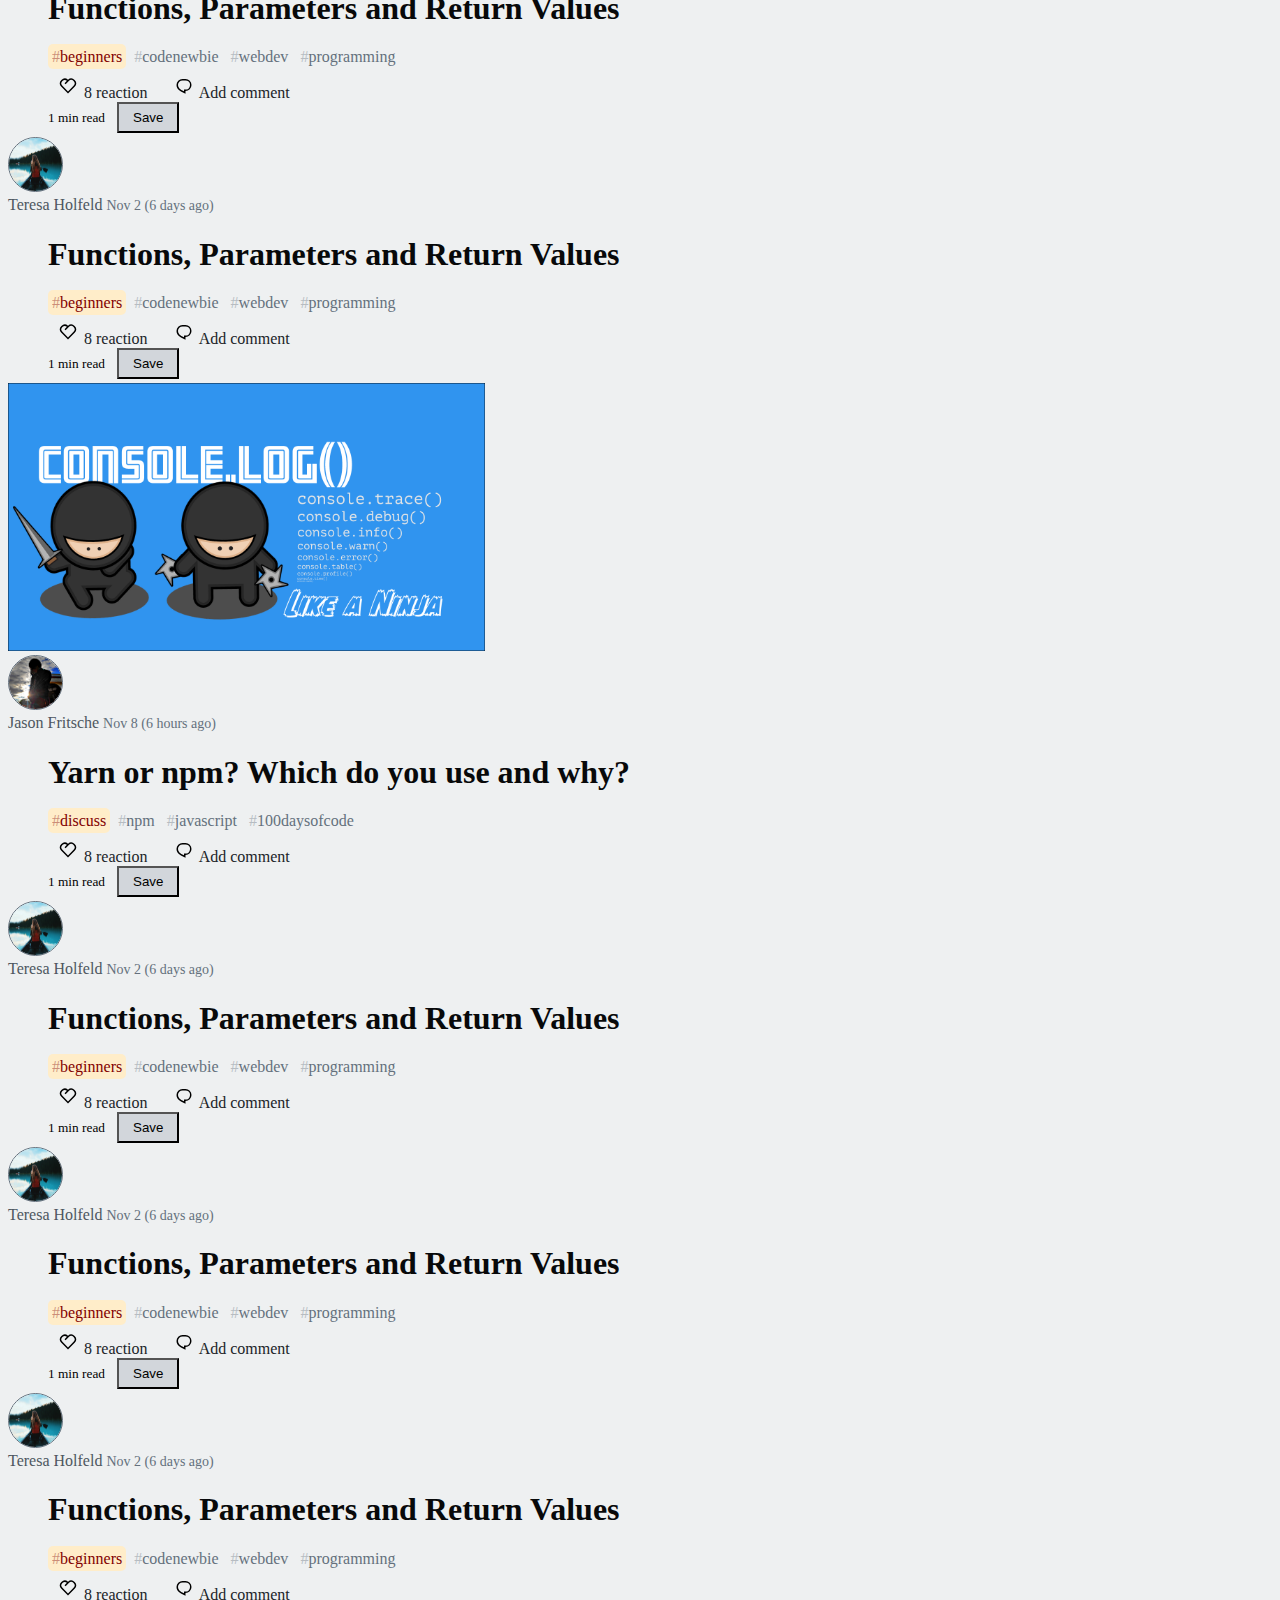
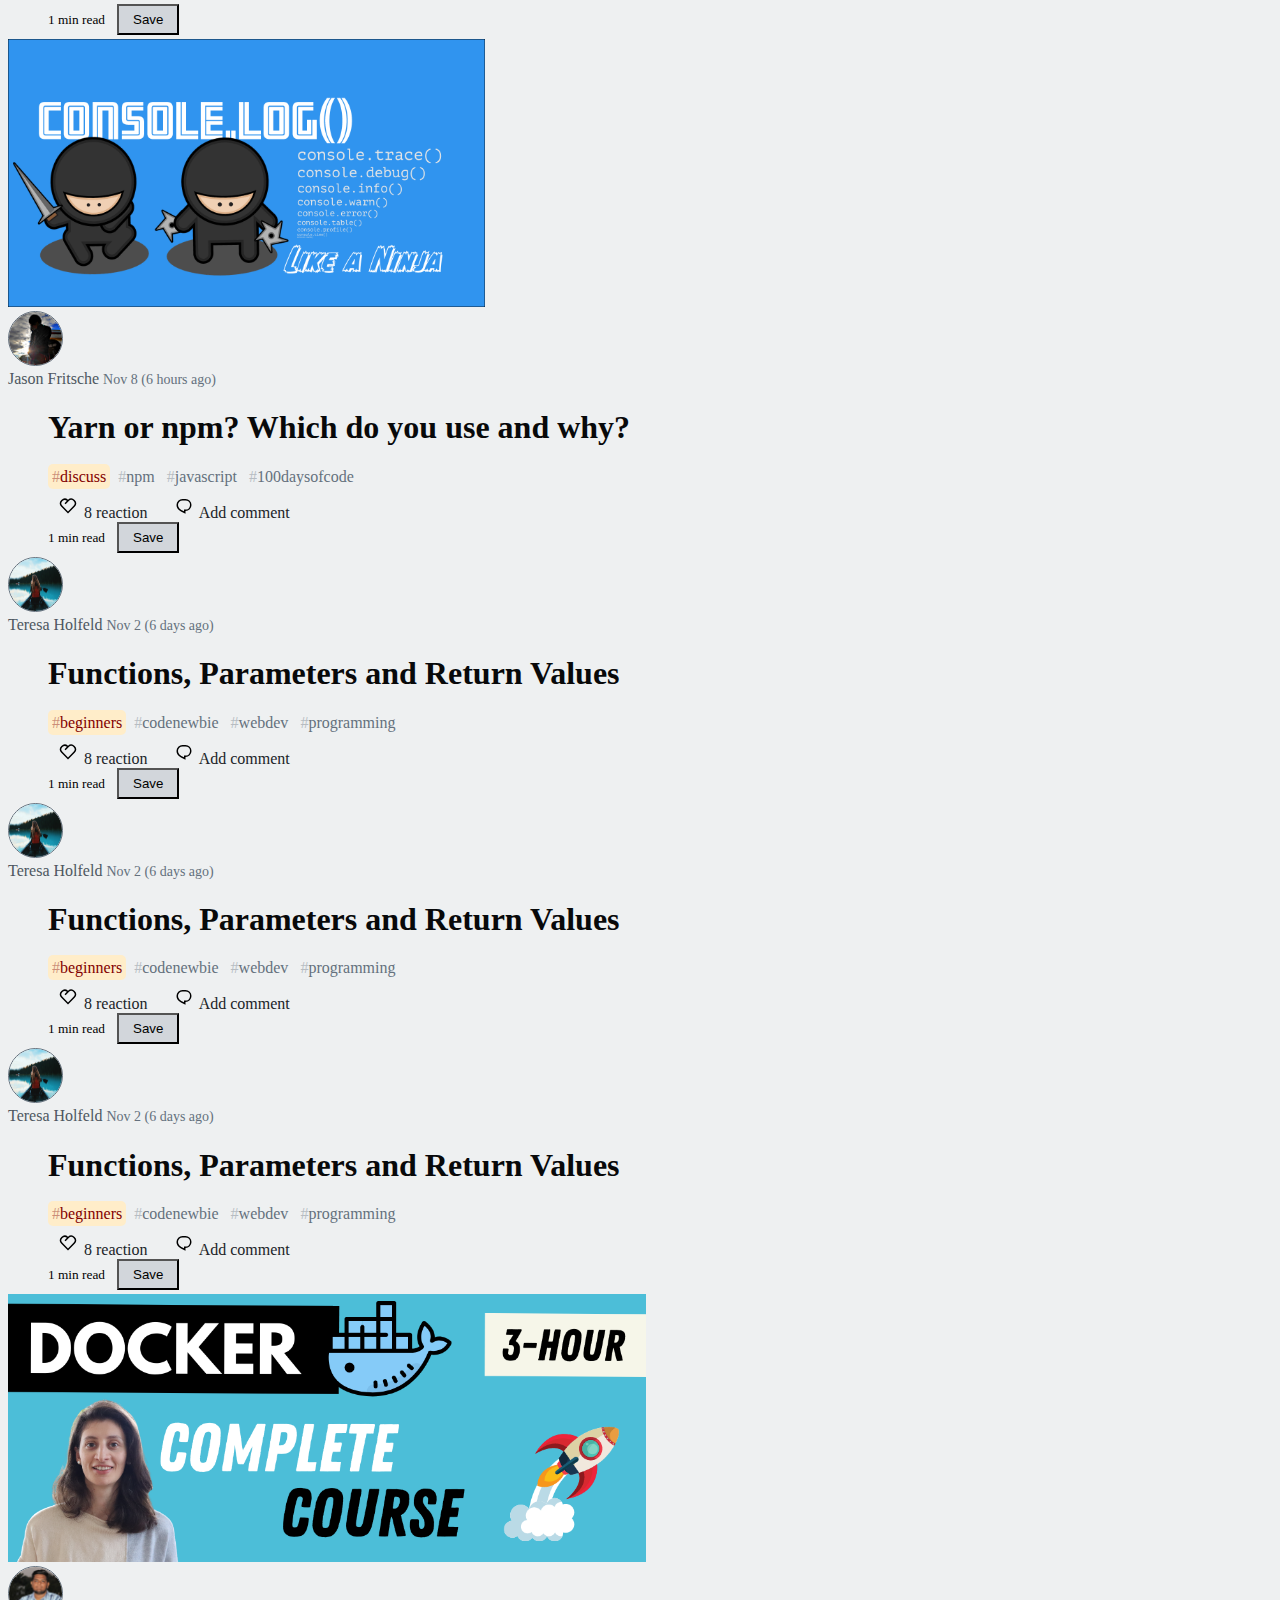
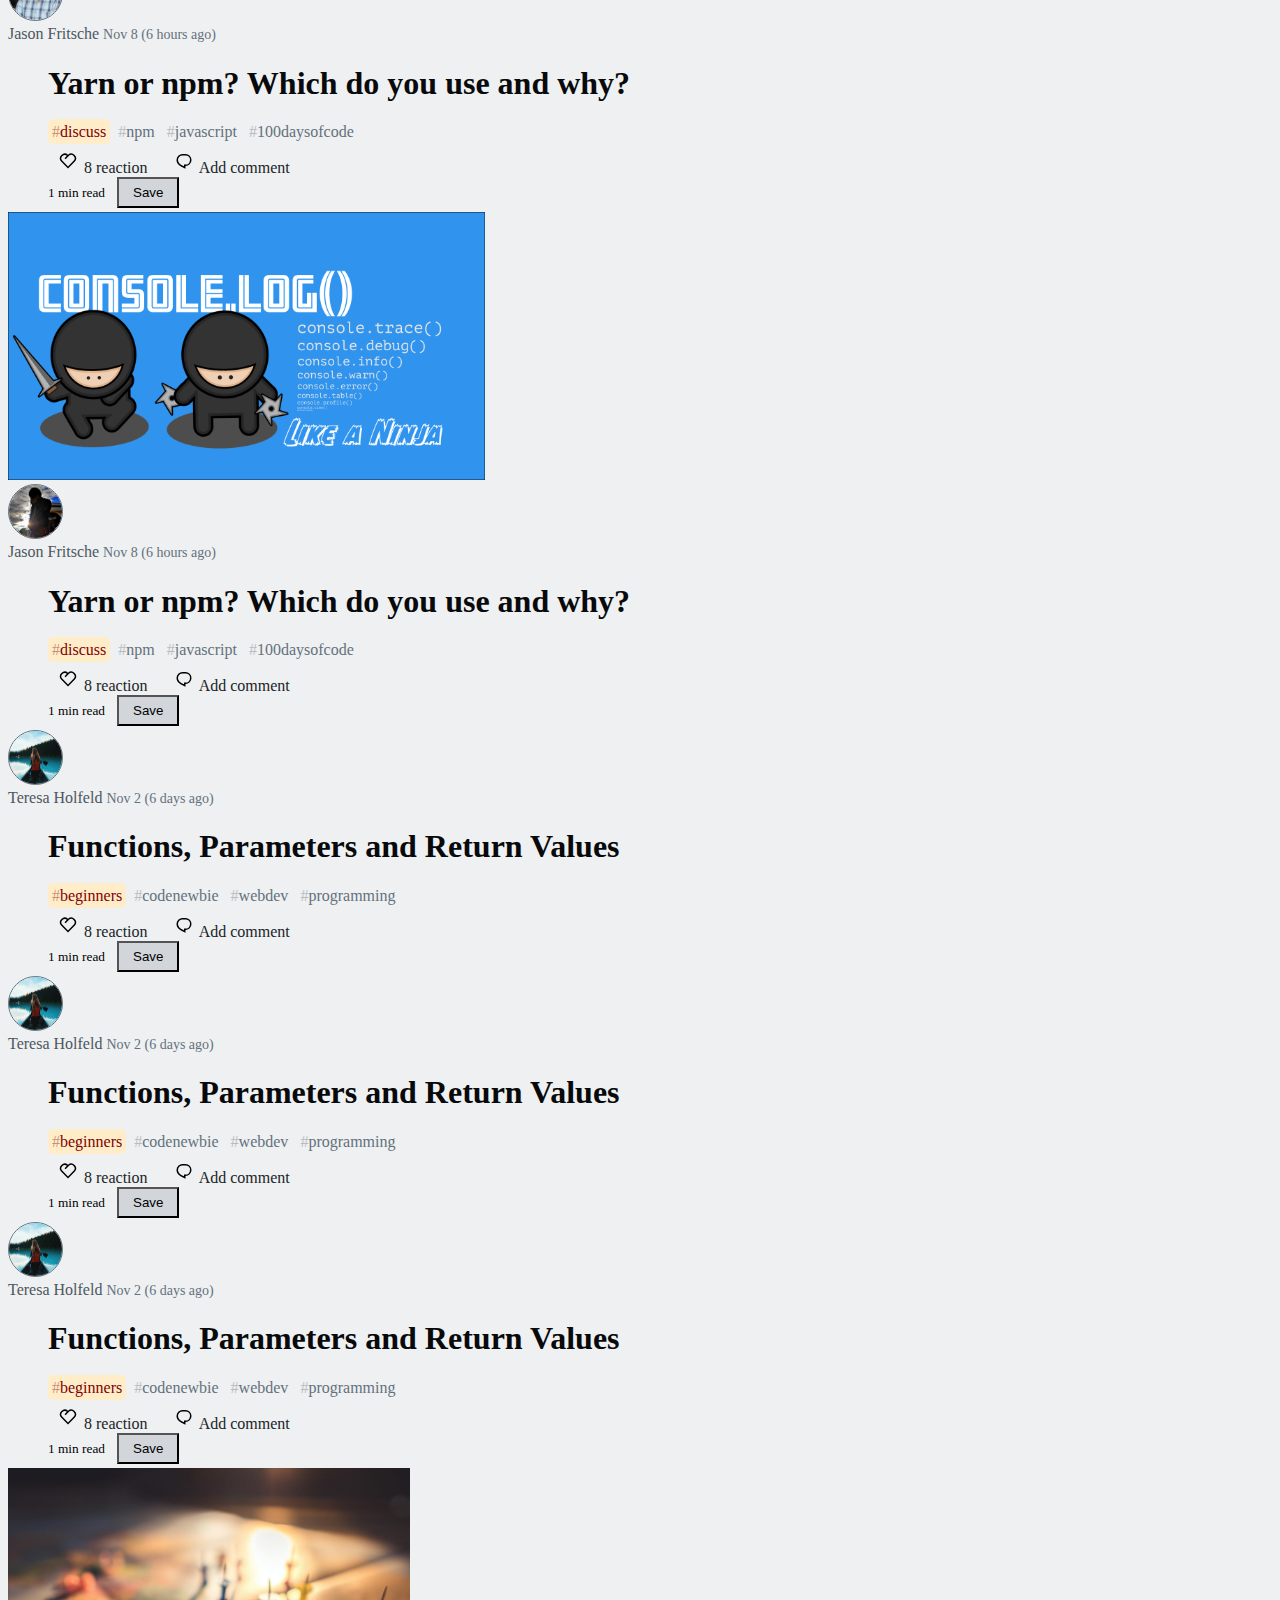
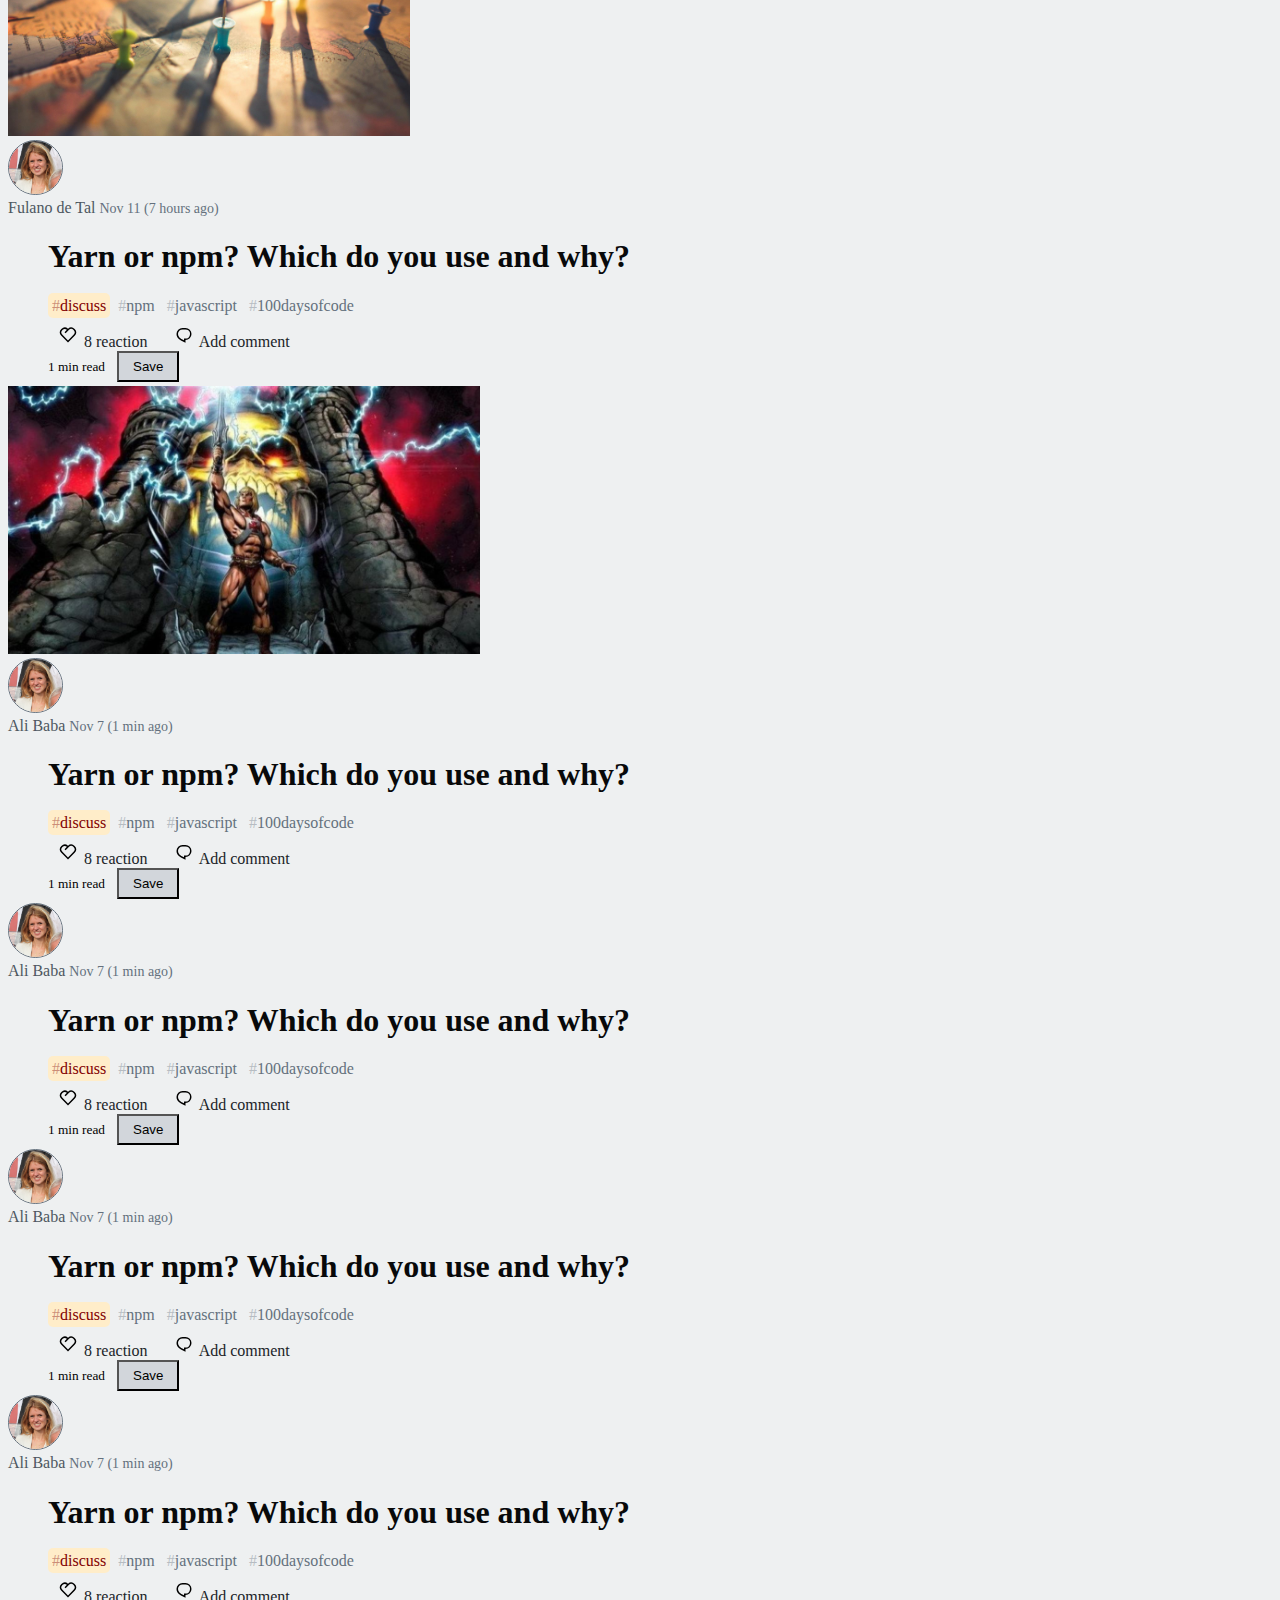
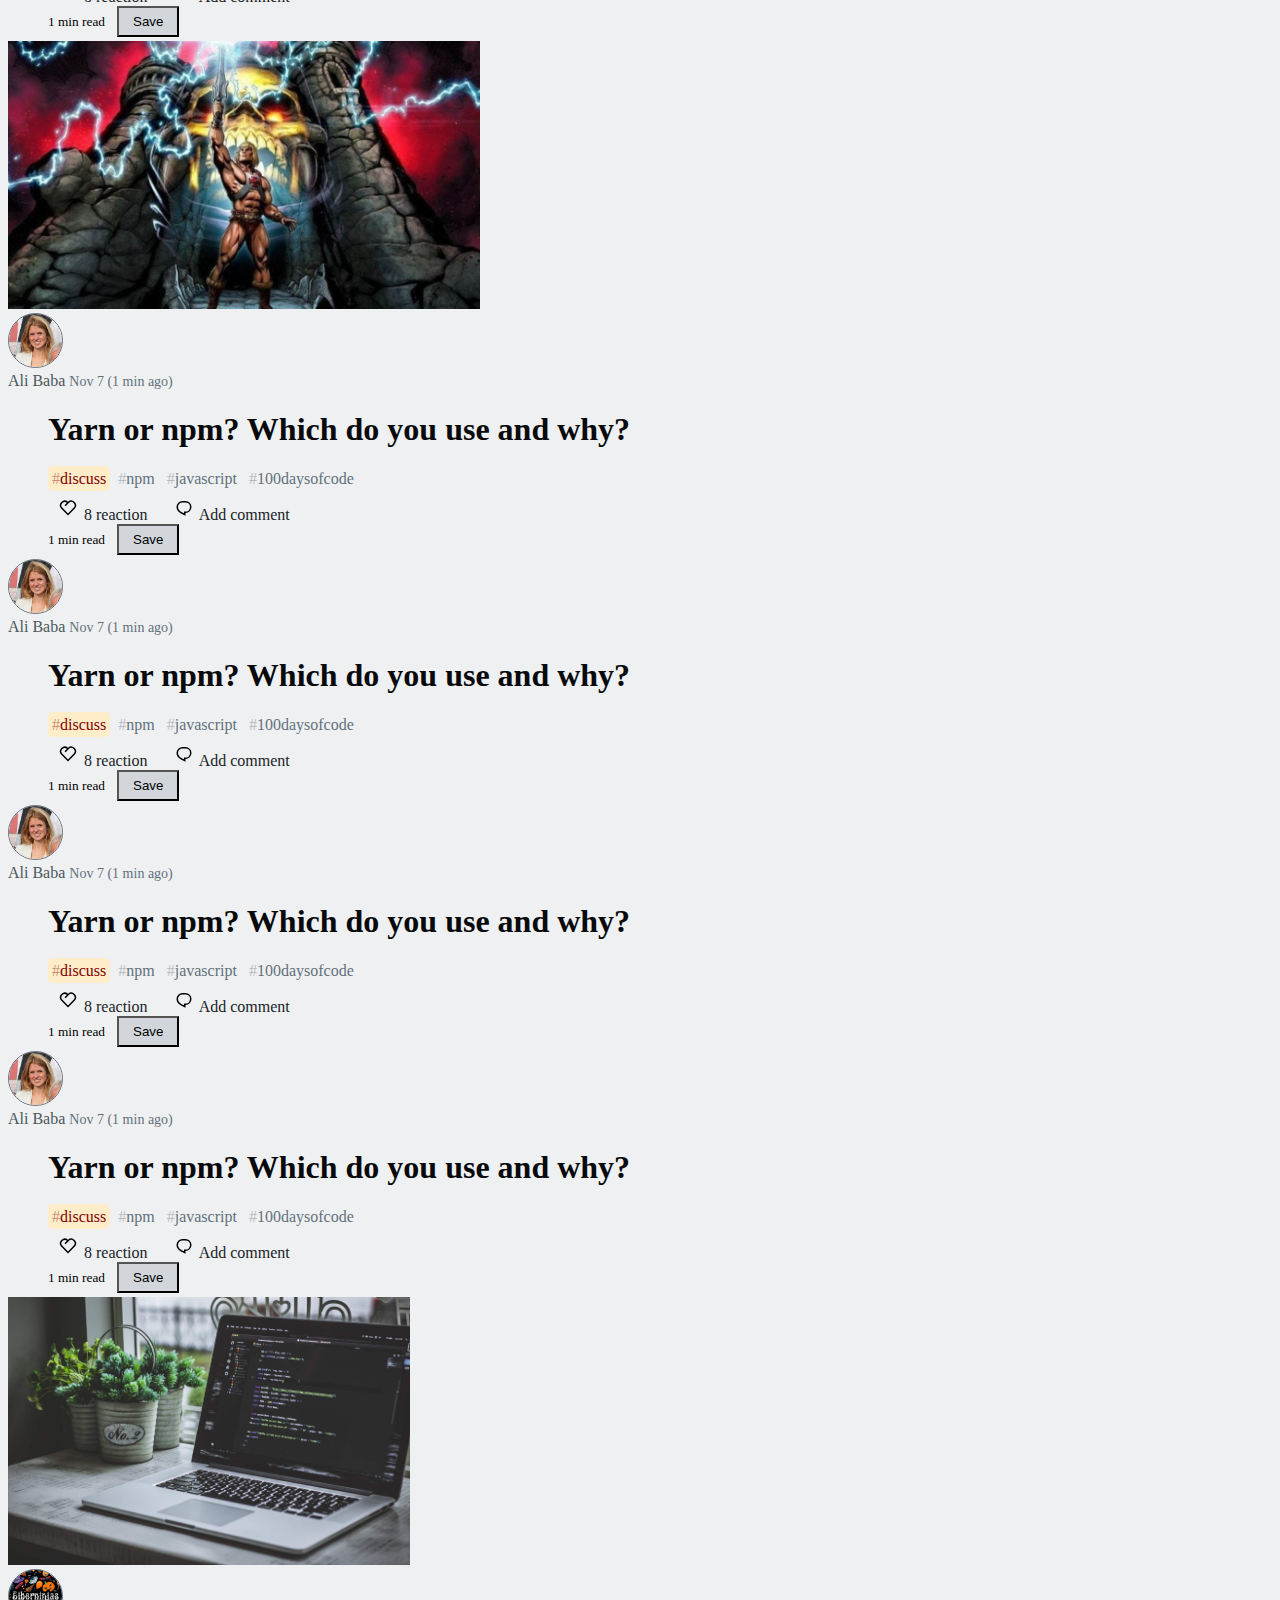
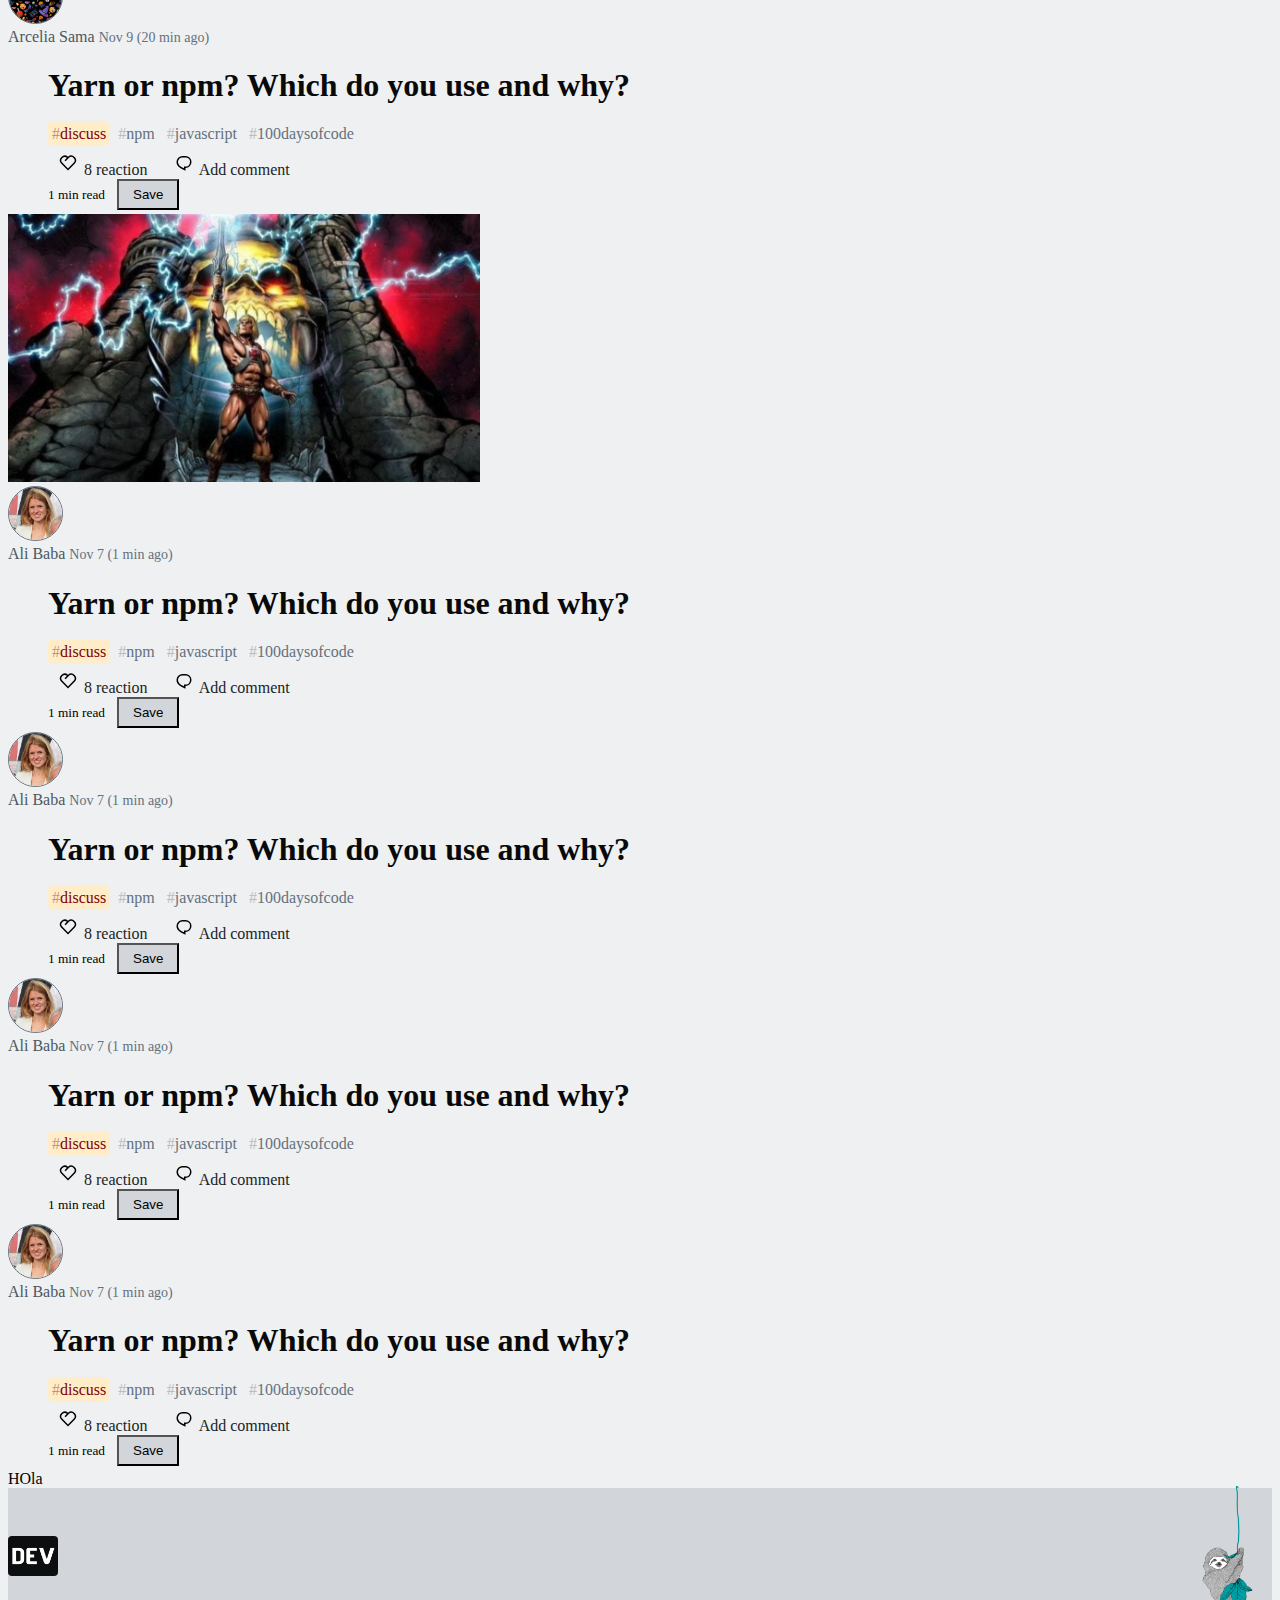
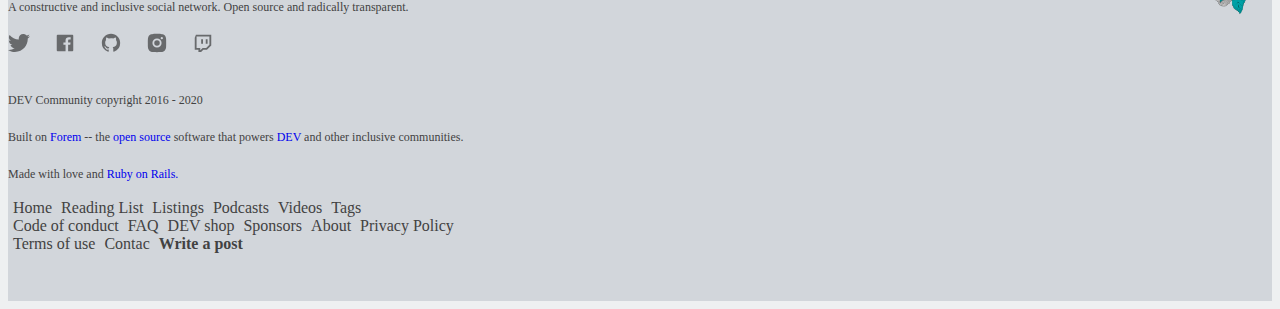
==== commit 77b2cecf: "Changes on left aside and style footer" ====
--- a/index.html
+++ b/index.html
@@ -7,15 +7,6 @@
         <link href="https://fonts.googleapis.com/css2?family=Source+Sans+Pro&display=swap" rel="stylesheet">
         <link rel="stylesheet" href="css/style.css">
         <title>Desafio Final Front</title>
-        <script>
-            function clickSave(content) {
-                if (content.innerHTML == 'Saved'){
-                    content.innerHTML = 'Save';
-                } else {
-                    content.innerHTML = 'Saved'; 
-                }
-            }
-        </script>
     </head>
     
     <body>
@@ -56,8 +47,8 @@
 
         <div class= "container col-12">
             <aside class="row ">
-                <div class="d-none d-md-block col-md-3 col-lg-2">
-                    <nav class="aside_izq">
+                <div class="d-none d-md-block col-md-3 col-lg-3">
+                    <nav class="">
                         <a href="#">
                             <div class="col-12 d-flex flex-nowrap profile_content">
                                 <img src="images/681433-original.jpeg" class="rounded-circle profile_thumbnail" alt="Avatar">
@@ -68,7 +59,7 @@
                             </div>
                         </a>
 
-                        <div class="d-flex flex-column justify-content-between icon-list">
+                        <div class="d-flex flex-column justify-content-between icon-list aside-izq">
                             <a href="#" class="">
                                 <span class="">
                                     <img src="images/icon_nav/twemoji/drawer.svg" alt="">
@@ -103,15 +94,15 @@
                         <div class="d-flex flex-column justify-content-between" id="accordion">
                             <div class="">
                                 <div class="" id="headingOne">
-                                <h5 class="mb-0">
-                                    <button class="btn btn-link more_button" data-toggle="collapse" data-target="#collapseOne" aria-expanded="true" aria-controls="collapseOne">
-                                    More...
-                                    </button>
-                                </h5>
+                                    <h5 class="mb-0 desapear_button">
+                                        <button class="btn btn-link more_button" data-toggle="collapse" data-target="#collapseOne" aria-expanded="true" aria-controls="collapseOne">
+                                        More...
+                                        </button>
+                                    </h5>
                                 </div>
                             
                                 <div id="collapseOne" class="collapse" aria-labelledby="headingOne" data-parent="#accordion">
-                                <div class="d-flex flex-column">
+                                <div class="d-flex flex-column icon_collapse">
                                     <a href="#" class="">
                                         <span class="">
                                             <img src="images/icon_nav/twemoji/thumb-up.svg" alt="">
@@ -160,6 +151,13 @@
                                         </span>
                                         Contact
                                     </a>
+                                    <div class="redes-nav">
+                                       <a href=""><img class="reds red-icon" src="images/icon_nav/twitter-logo.svg" alt=""></a> 
+                                       <a href=""><img class="reds red-icon" src="images/icon_nav/facebook.svg" alt=""></a>
+                                       <a href=""><img class="reds red-icon" src="images/icon_nav/github.svg" alt=""></a>
+                                       <a href=""><img class="reds red-icon" src="images/icon_nav/instagram.svg" alt=""></a>
+                                       <a href=""><img class="reds red-icon" src="images/icon_nav/twitch.svg" alt=""></a> 
+                                    </div>
                                 </div>
                                 </div>
                             </div>
@@ -194,7 +192,7 @@
                     </nav>
                 </div>
 
-                <div class="col-12 col-md-9 col-lg-7">
+                <div class="col-12 col-md-9 col-lg-6">
                     <header class="principal_header d-none d-md-flex align-items-center justify-content-between">
                         <h4 class="post-title"><a href="post.html">Posts</a></h4>
                         <ul class="nav nav-pills lg-3" id="pills-tab" role="tablist">
@@ -1516,11 +1514,26 @@
             function off() {
                 document.getElementById("overlay").style.display = "none";
             }
-        </script>
-        <script>
+
             function changeView(value) {
                 window.location.assign(value+'.html');
             }
+
+            function clickSave(content) {
+                if (content.innerHTML == 'Saved'){
+                    content.innerHTML = 'Save';
+                } else {
+                    content.innerHTML = 'Saved'; 
+                }
+            }
         </script>
+        <script>
+            $(document).ready(function(){
+                $("#headingOne").click(function(){
+                    $("#headingOne").hide();
+                });
+            });
+        </script>
+        
     </body>
 </html>--- a/css/style.css
+++ b/css/style.css
@@ -6,6 +6,15 @@
 .car_aside {
   background-color: #eef0f1;
   border: none;
+}
+
+.aside-izq {
+  height: 50%;
+  line-height: 1.5em;
+}
+
+.aside-izq a {
+  padding: 8px;
 }
 
 .profile_thumbnail {
@@ -39,7 +48,29 @@
   line-height: 1.5em;
 }
 
-.more-button {
+.btn-link.more_button {
+  color: #08090a;
+  text-decoration: none;
+  -webkit-box-shadow: none;
+          box-shadow: none;
+  opacity: .5;
+  font-size: small;
+  padding-left: 40px;
+}
+
+#collapseOne {
+  height: 50%;
+  line-height: 1.5em;
+}
+
+#collapseOne .icon_collapse .redes-nav .red-icon {
+  width: 30px;
+  padding-left: 8px;
+  opacity: .5;
+}
+
+#collapseOne a {
+  padding: 8px;
   color: #08090a;
 }
 
@@ -596,10 +627,17 @@
 #footer .perezoso {
   height: 130px;
   position: absolute;
-  top: -4px;
+  top: -3px;
   right: 1em;
   -webkit-transform-origin: center top;
-  transform-origin: center top;
+          transform-origin: center top;
+}
+
+#footer .perezoso:hover {
+  -webkit-transform: rotate(-4deg);
+          transform: rotate(-4deg);
+  -webkit-transition-duration: .5s;
+          transition-duration: .5s;
 }
 
 .fixed-top {
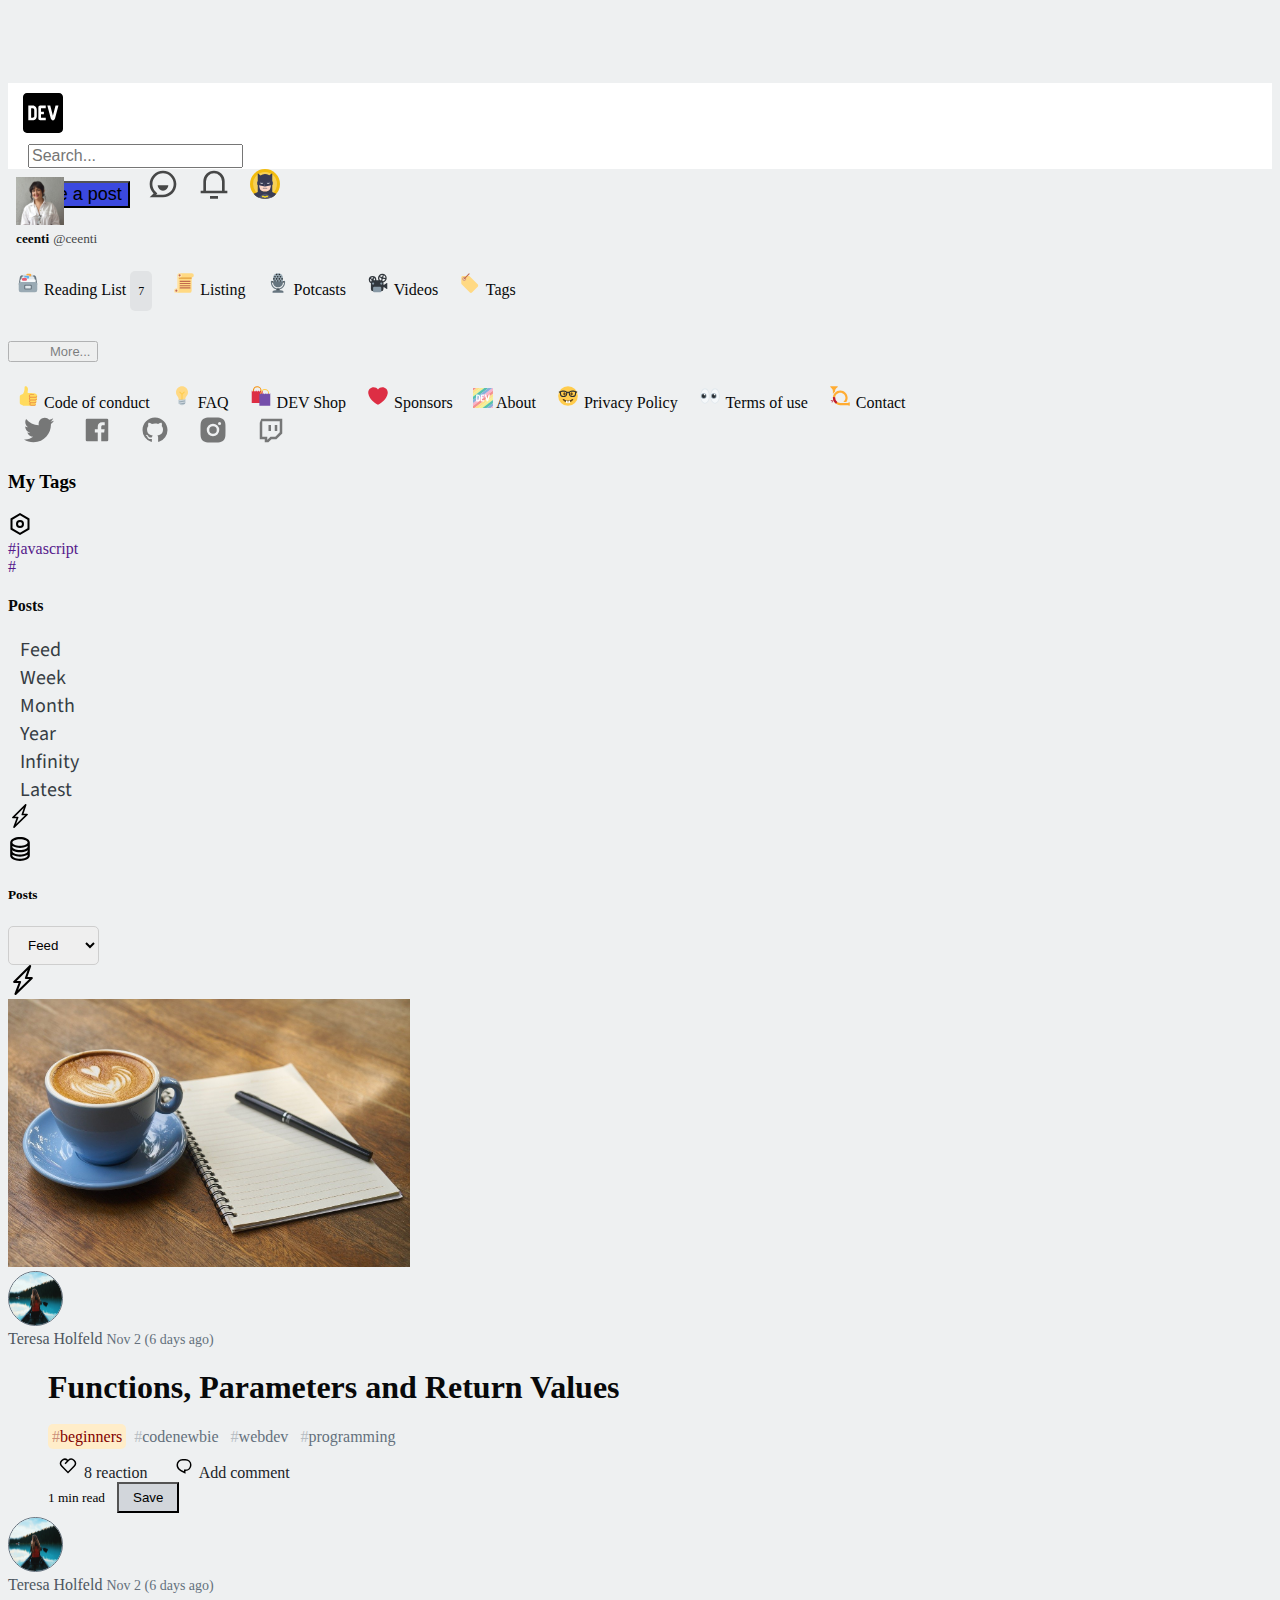
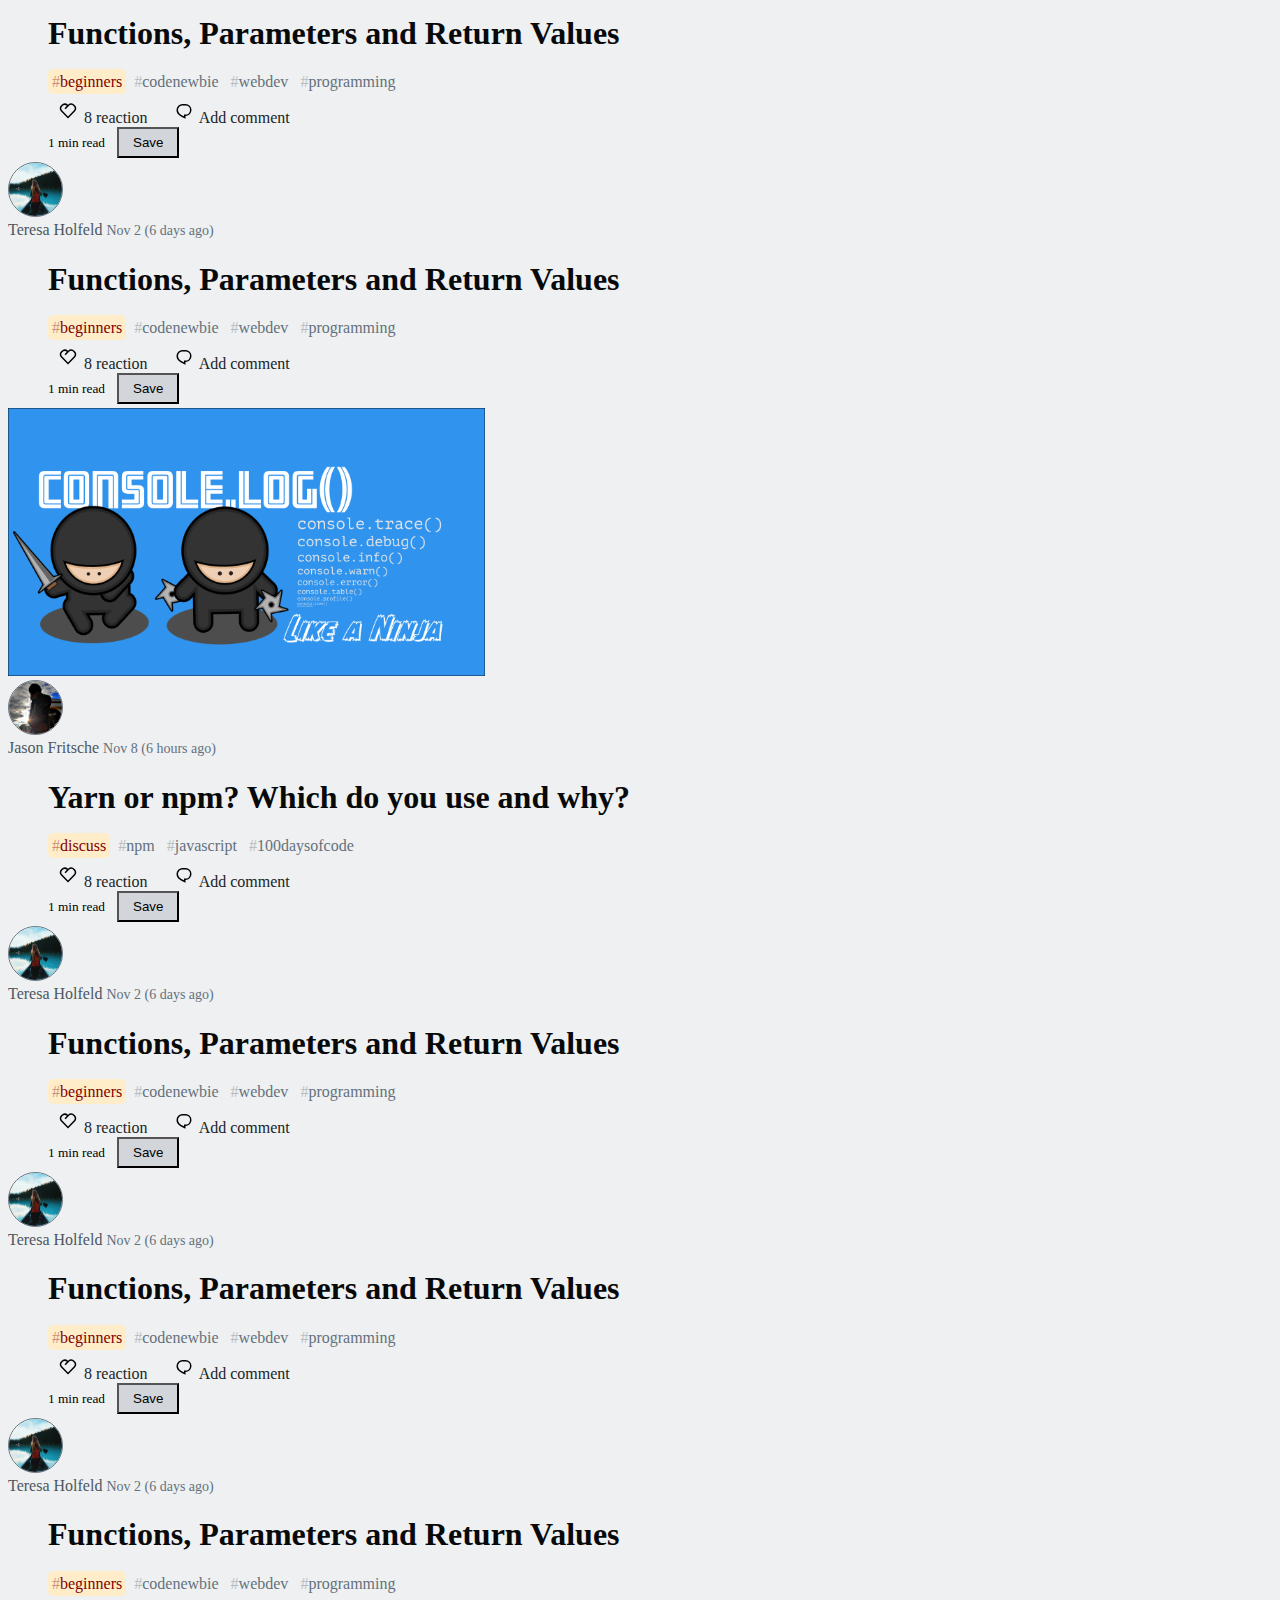
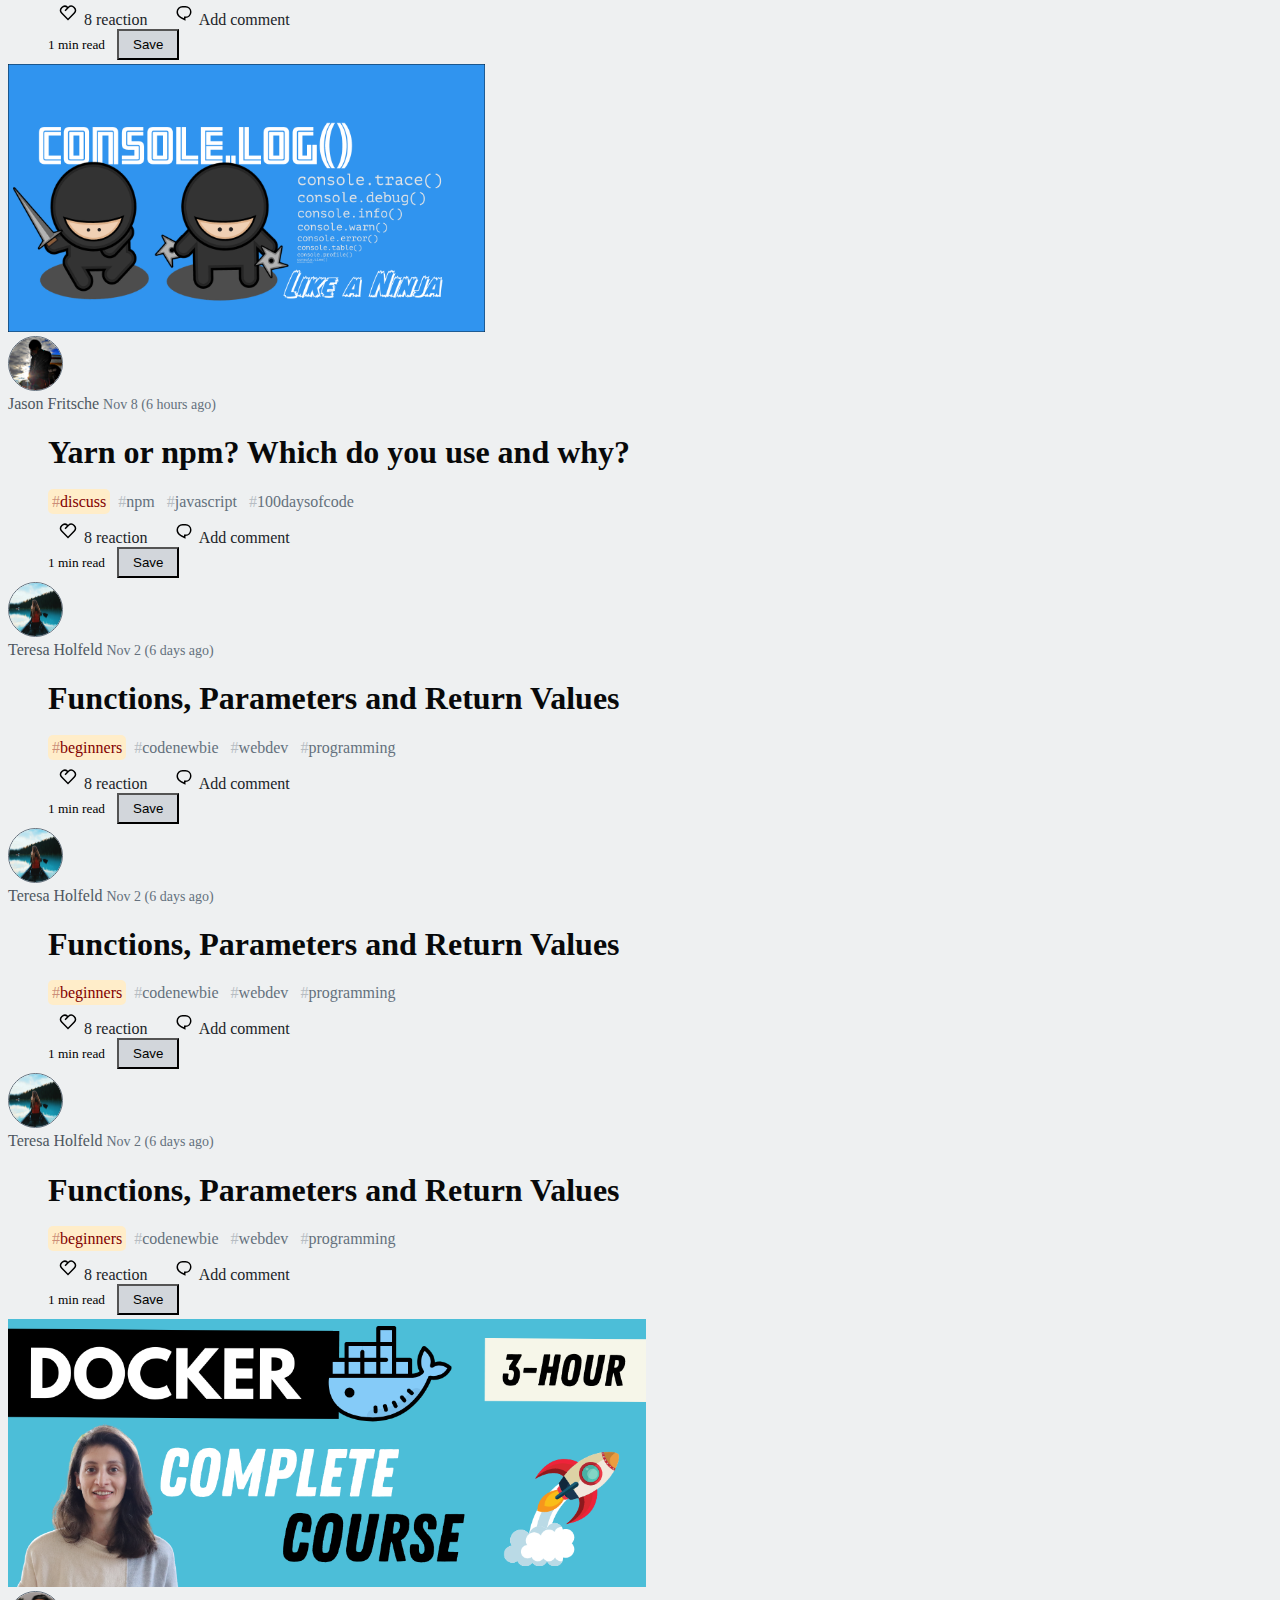
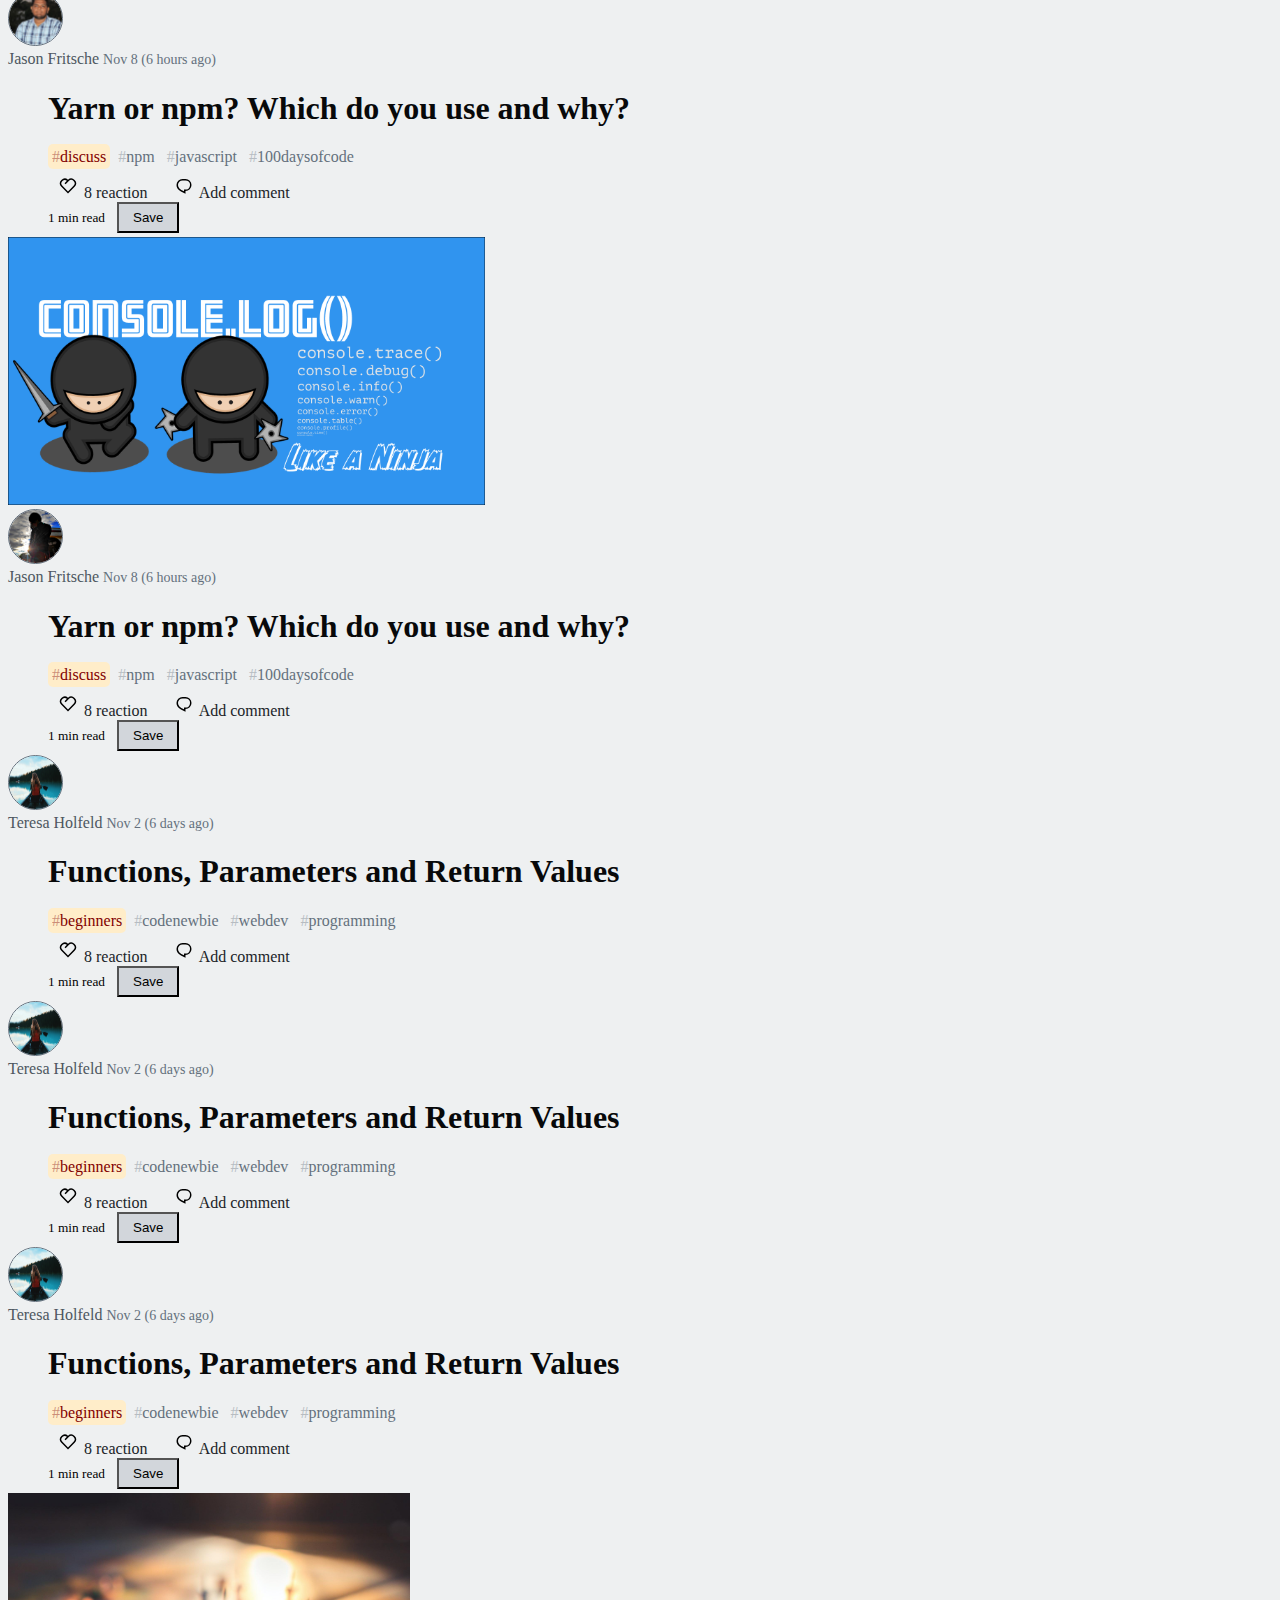
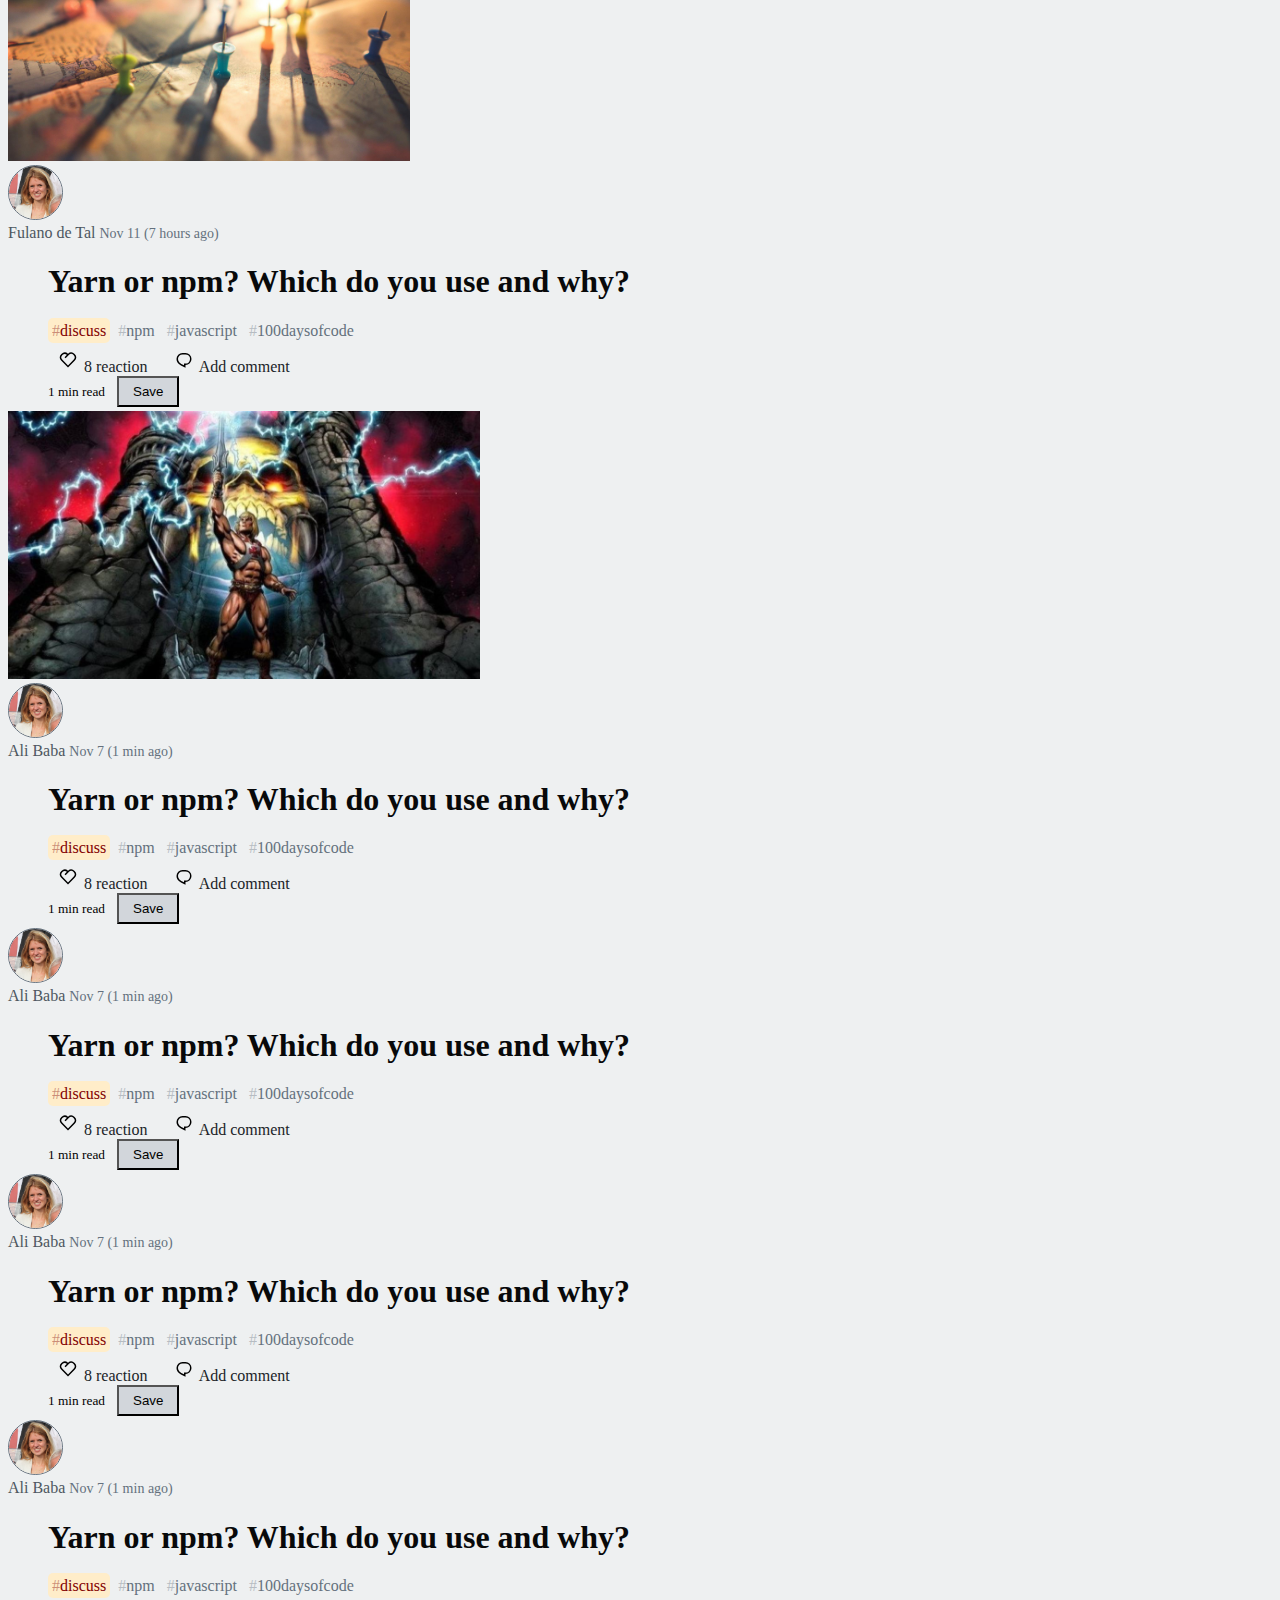
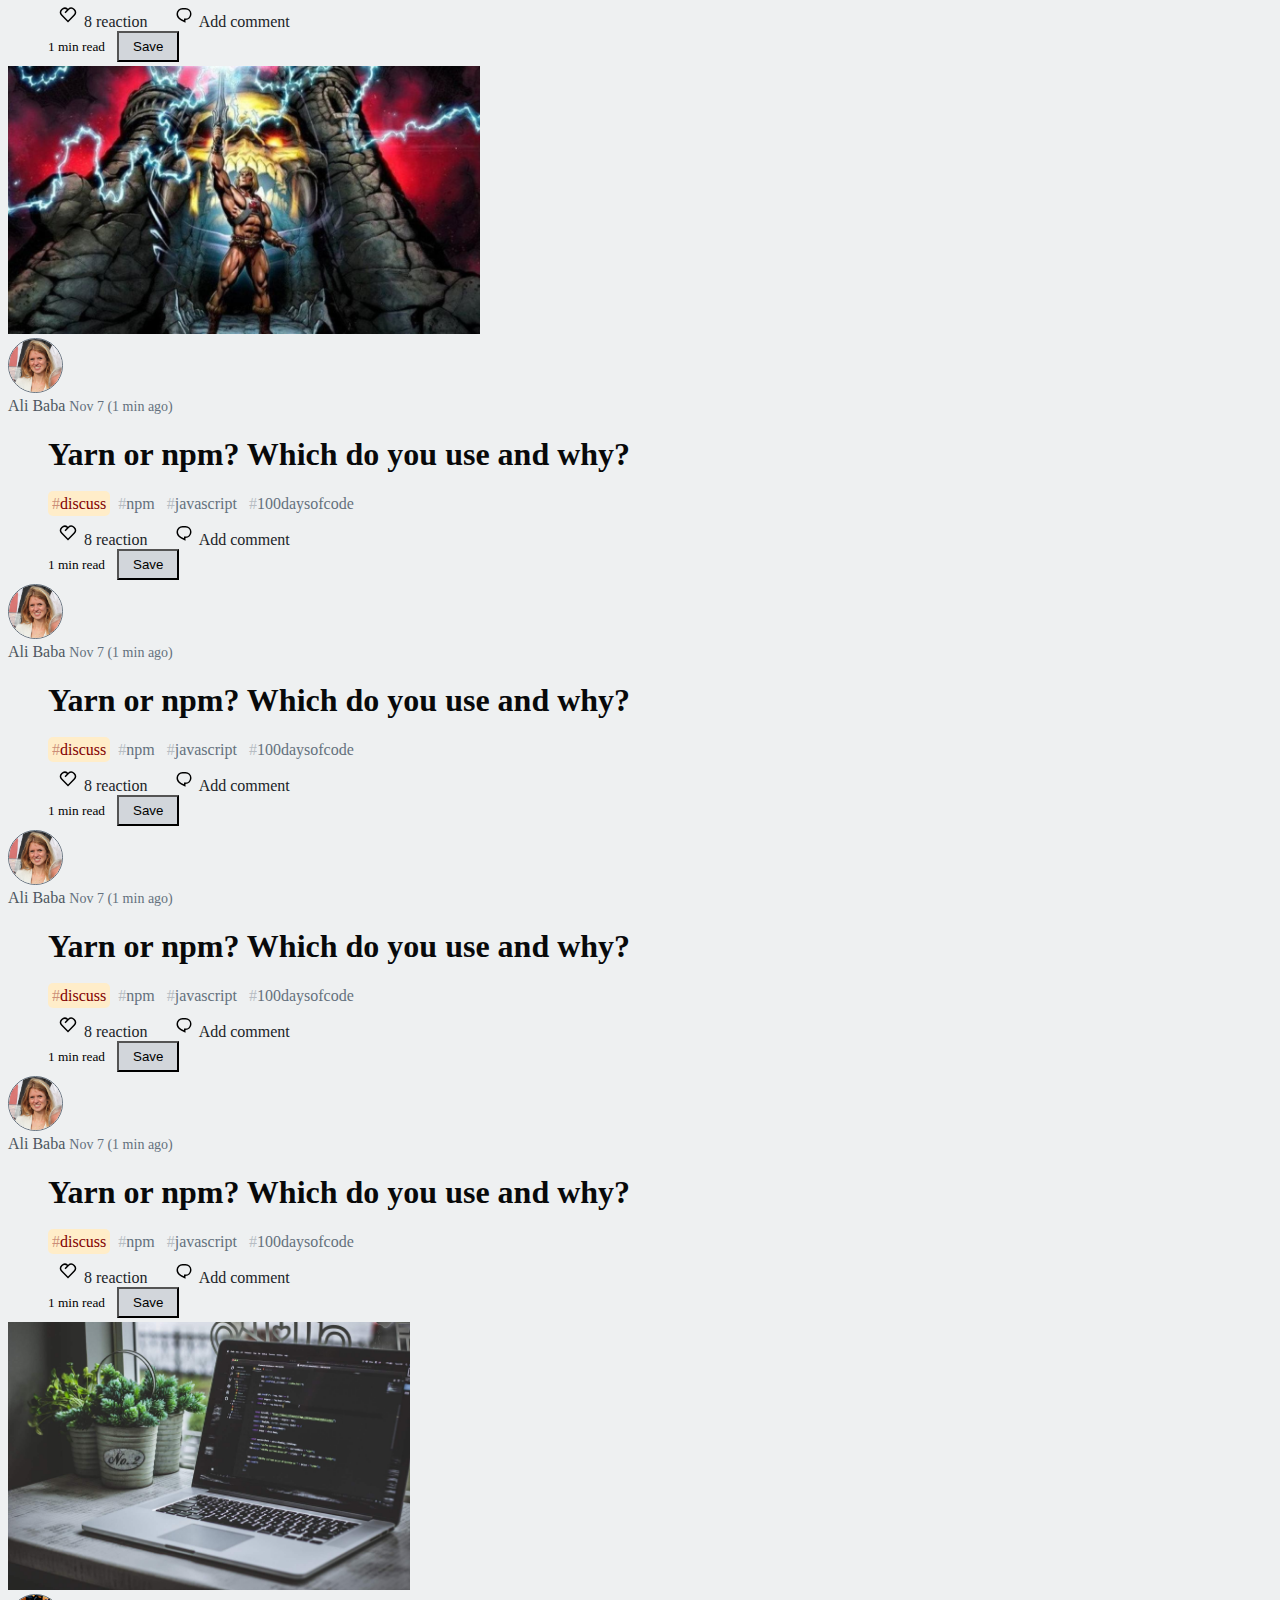
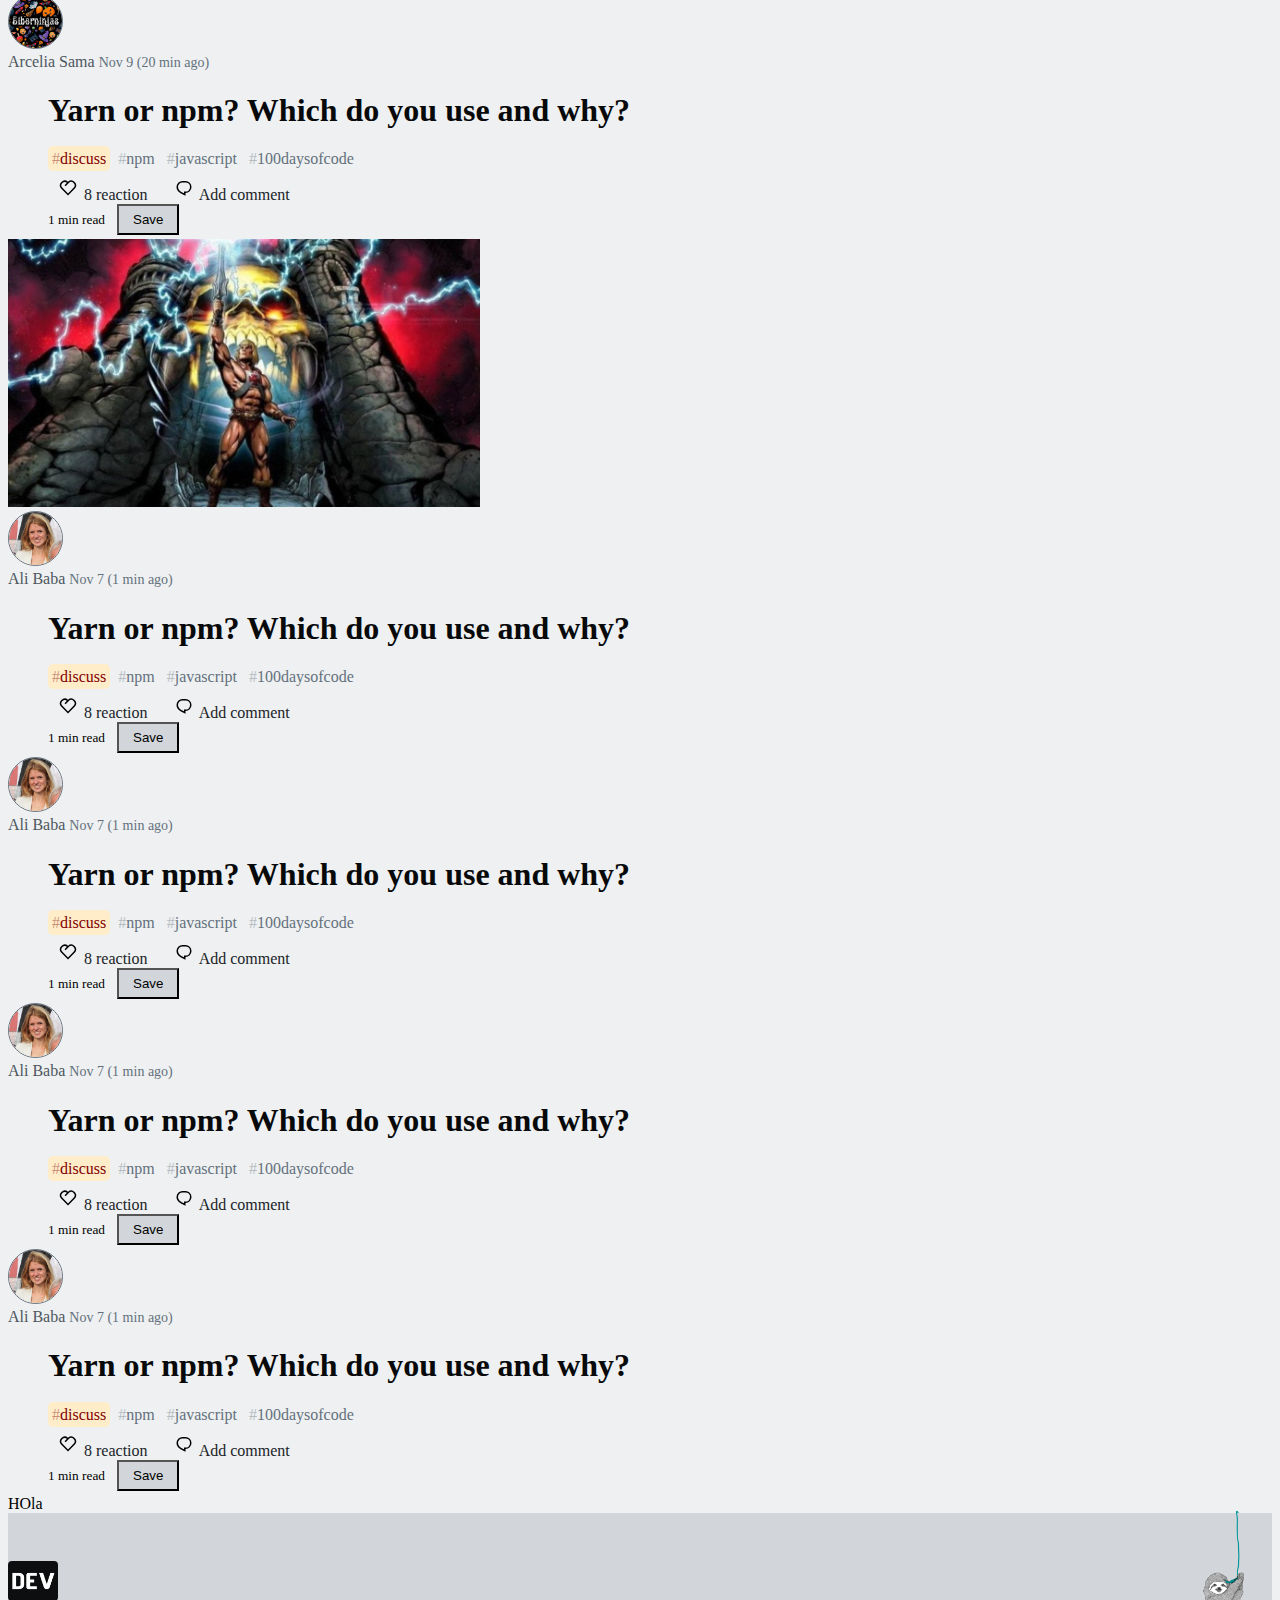
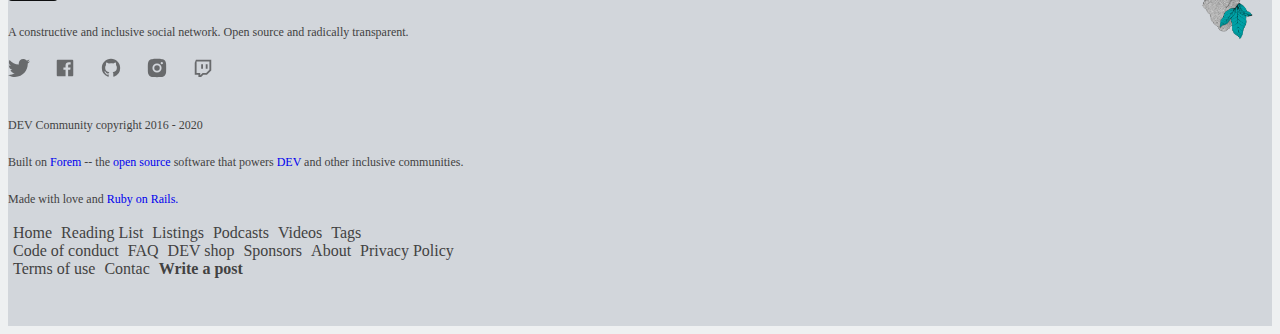
==== commit 264e85ac: "Changes on left aside style" ====
--- a/index.html
+++ b/index.html
@@ -49,7 +49,7 @@
             <aside class="row ">
                 <div class="d-none d-md-block col-md-3 col-lg-3">
                     <nav class="">
-                        <a href="#">
+                        <a href="#" class="userInfo">
                             <div class="col-12 d-flex flex-nowrap profile_content">
                                 <img src="images/681433-original.jpeg" class="rounded-circle profile_thumbnail" alt="Avatar">
                                 <div class="d-flex flex-column">
@@ -60,31 +60,32 @@
                         </a>
 
                         <div class="d-flex flex-column justify-content-between icon-list aside-izq">
-                            <a href="#" class="">
+                            <a href="#" class="list-aside">
                                 <span class="">
                                     <img src="images/icon_nav/twemoji/drawer.svg" alt="">
                                 </span>
                                 Reading List
+                                <span class="list-aside dataCount" >7</span>
                             </a>
-                            <a href="#" class="">
+                            <a href="#" class="list-aside">
                                 <span class="">
                                     <img src="images/icon_nav/twemoji/listing.svg" alt="">
                                 </span>
                                 Listing
                             </a>
-                            <a href="#" class="">
+                            <a href="#" class="list-aside">
                                 <span class="">
                                     <img src="images/icon_nav/twemoji/mic.svg" alt="">
                                 </span>
                                 Potcasts
                             </a>
-                            <a href="#" class="">
+                            <a href="#" class="list-aside">
                                 <span class="">
                                     <img src="images/icon_nav/twemoji/camera.svg" alt="">
                                 </span>
                                 Videos
                             </a>
-                            <a href="#" class="">
+                            <a href="#" class="list-aside">
                                 <span class="">
                                     <img src="images/icon_nav/twemoji/tag.svg" alt="">
                                 </span>
@@ -103,49 +104,49 @@
                             
                                 <div id="collapseOne" class="collapse" aria-labelledby="headingOne" data-parent="#accordion">
                                 <div class="d-flex flex-column icon_collapse">
-                                    <a href="#" class="">
+                                    <a href="#" class="list-aside">
                                         <span class="">
                                             <img src="images/icon_nav/twemoji/thumb-up.svg" alt="">
                                         </span>
                                         Code of conduct
                                     </a>
-                                    <a href="#" class="">
+                                    <a href="#" class="list-aside">
                                         <span class="">
                                             <img src="images/icon_nav/twemoji/bulb.svg" alt="">
                                         </span>
                                         FAQ
                                     </a>
-                                    <a href="#" class="">
+                                    <a href="#" class="list-aside">
                                         <span class="">
                                             <img src="images/icon_nav/twemoji/shopping.svg" alt="">
                                         </span>
                                         DEV Shop
                                     </a>
-                                    <a href="#" class="">
+                                    <a href="#" class="list-aside">
                                         <span class="">
                                             <img src="images/icon_nav/twemoji/heart.svg" alt="">
                                         </span>
                                         Sponsors
                                     </a>
-                                    <a href="#" class="">
+                                    <a href="#" class="list-aside">
                                         <span class="">
                                             <img class="rainbowdev" src="images/icon_nav/rainbowdev.svg" alt="">
                                         </span>
                                         About
                                     </a>
-                                    <a href="#" class="">
+                                    <a href="#" class="list-aside">
                                         <span class="">
                                             <img src="images/icon_nav/twemoji/smart.svg" alt="">
                                         </span>
                                         Privacy Policy
                                     </a>
-                                    <a href="#" class="">
+                                    <a href="#" class="list-aside">
                                         <span class="">
                                             <img src="images/icon_nav/twemoji/look.svg" alt="">
                                         </span>
                                         Terms of use
                                     </a>
-                                    <a href="#" class="">
+                                    <a href="#" class="list-aside">
                                         <span class="">
                                             <img src="images/icon_nav/twemoji/contact.svg" alt="">
                                         </span>
--- a/css/style.css
+++ b/css/style.css
@@ -8,13 +8,33 @@
   border: none;
 }
 
+.userInfo .profile_content:hover {
+  background-color: rgba(8, 9, 10, 0.05);
+  border-radius: 5px;
+}
+
 .aside-izq {
   height: 50%;
   line-height: 1.5em;
 }
 
-.aside-izq a {
+.aside-izq a.list-aside {
   padding: 8px;
+  display: inline-block;
+}
+
+.aside-izq a.list-aside:hover {
+  background-color: rgba(8, 9, 10, 0.05);
+  border-radius: 5px;
+}
+
+.aside-izq a.list-aside .dataCount {
+  background-color: rgba(8, 9, 10, 0.05);
+  border-radius: 5px;
+  padding: 8px;
+  font-size: .75rem;
+  margin-left: auto;
+  display: inline-block;
 }
 
 .profile_thumbnail {
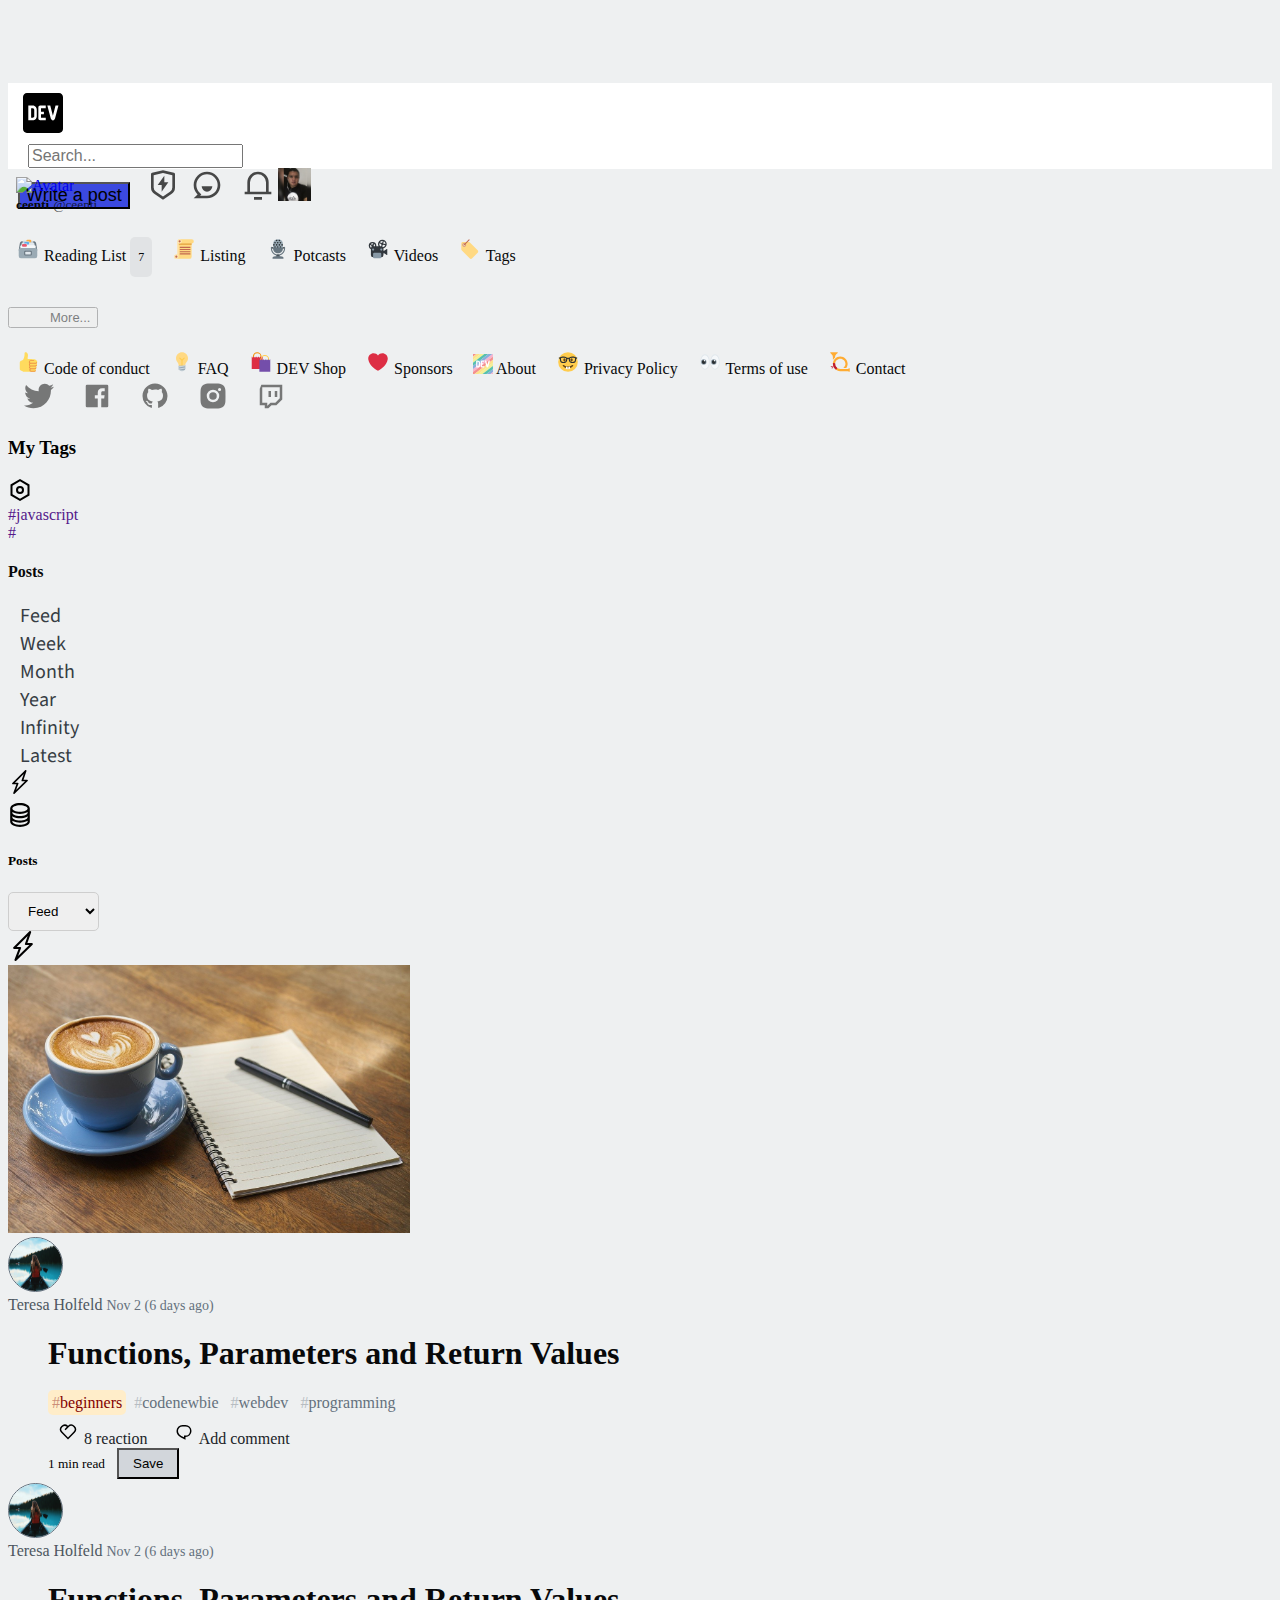
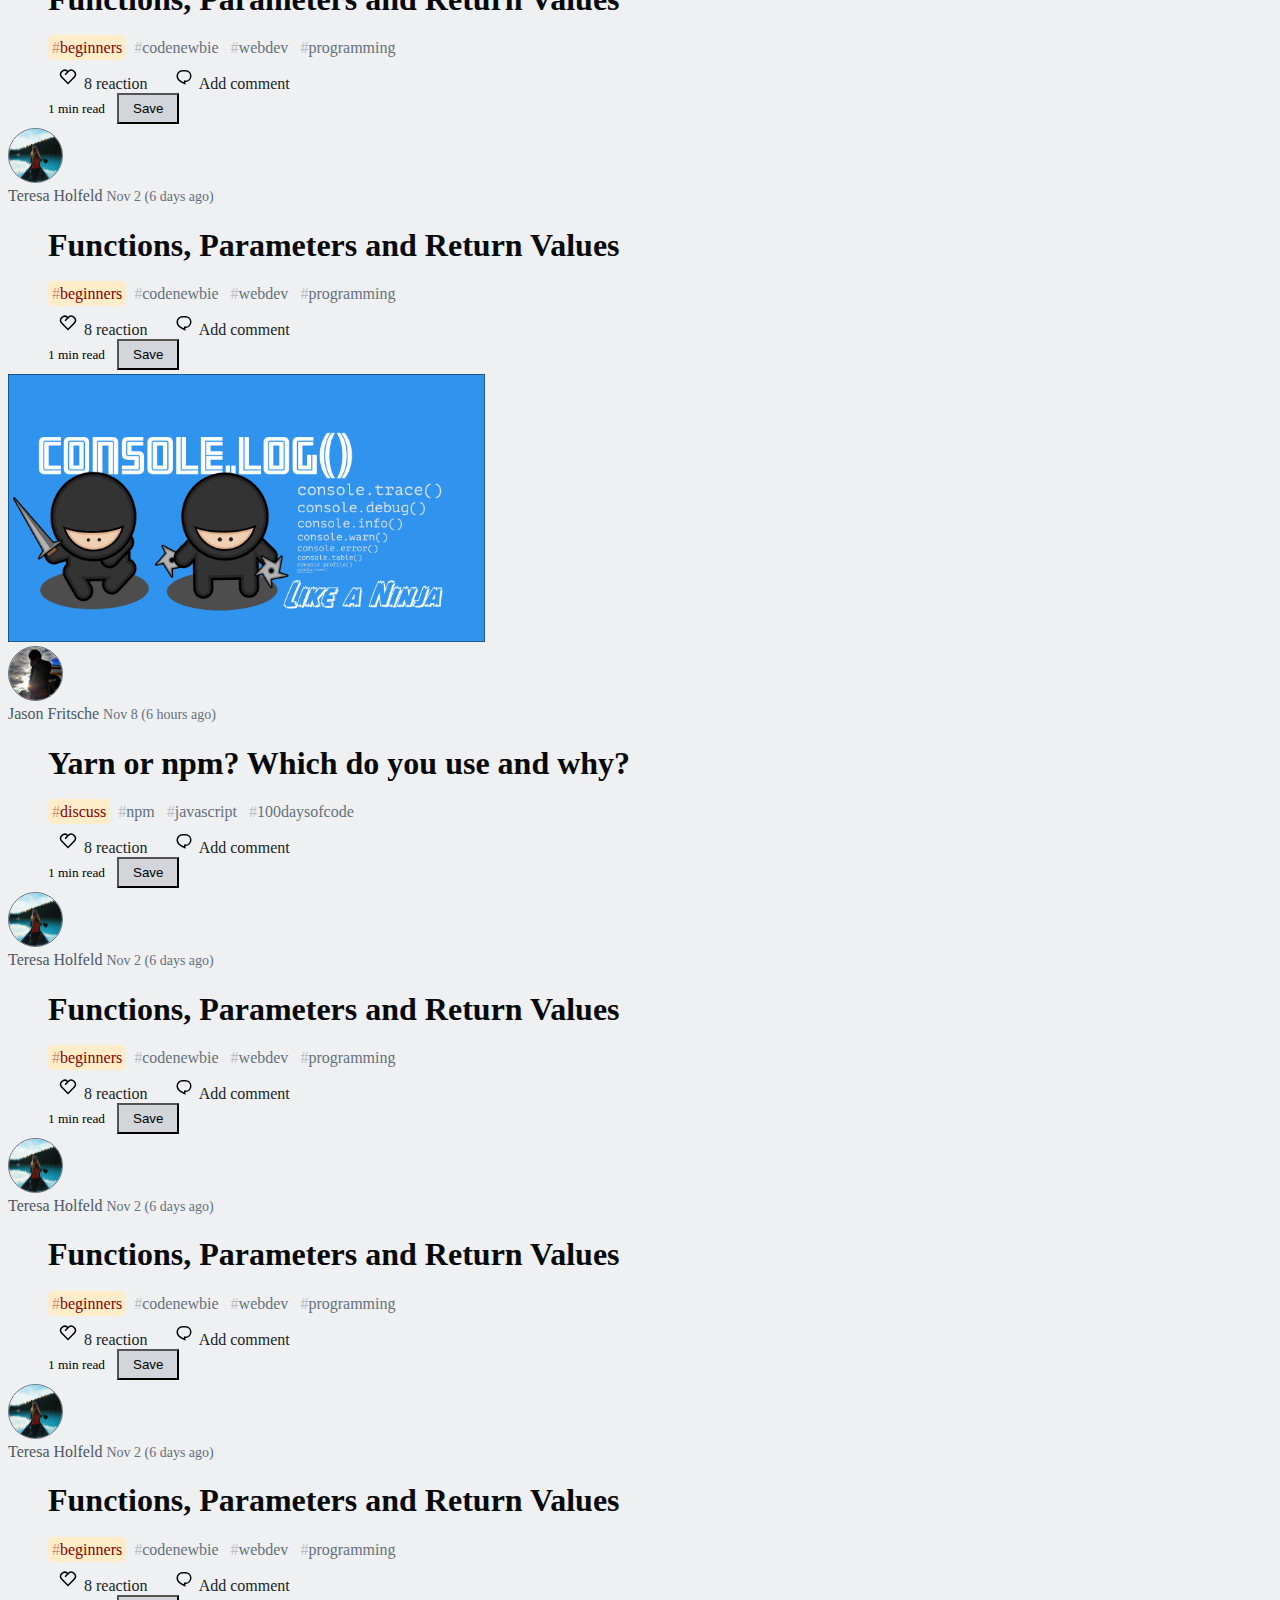
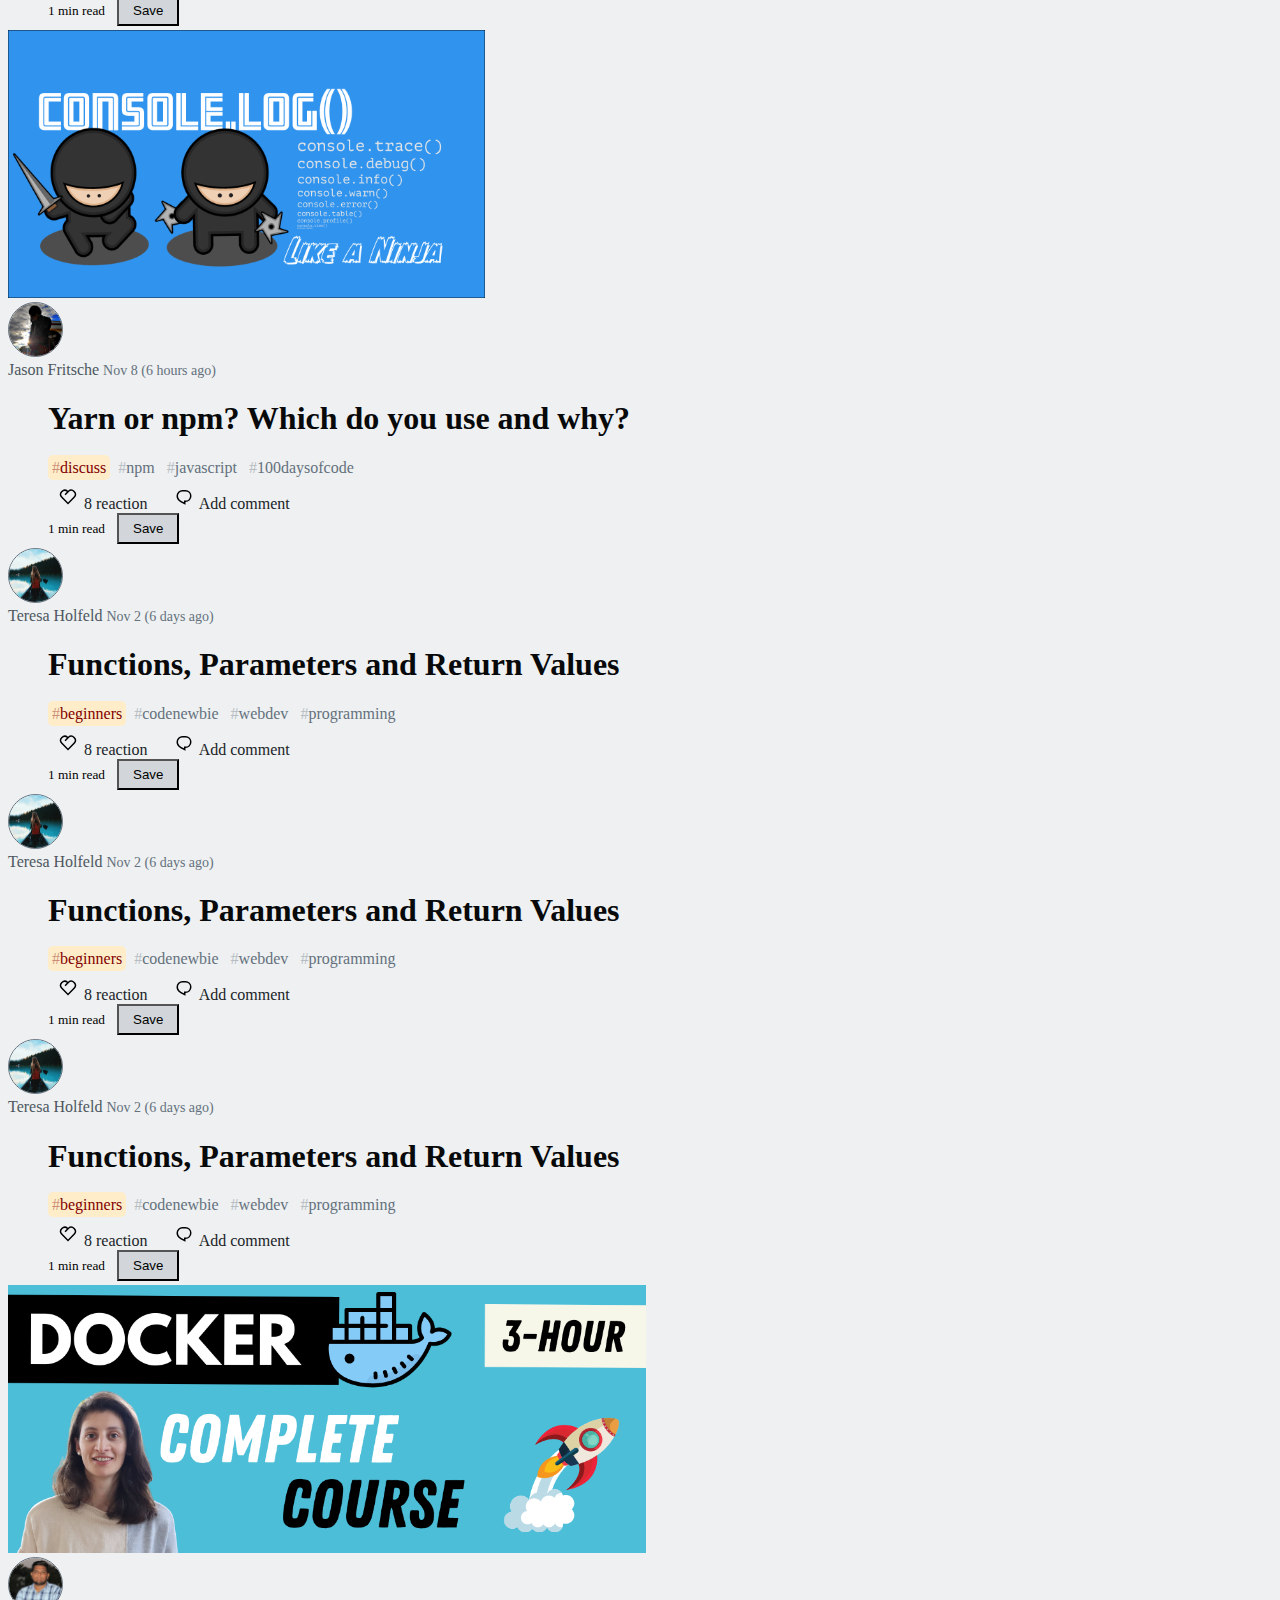
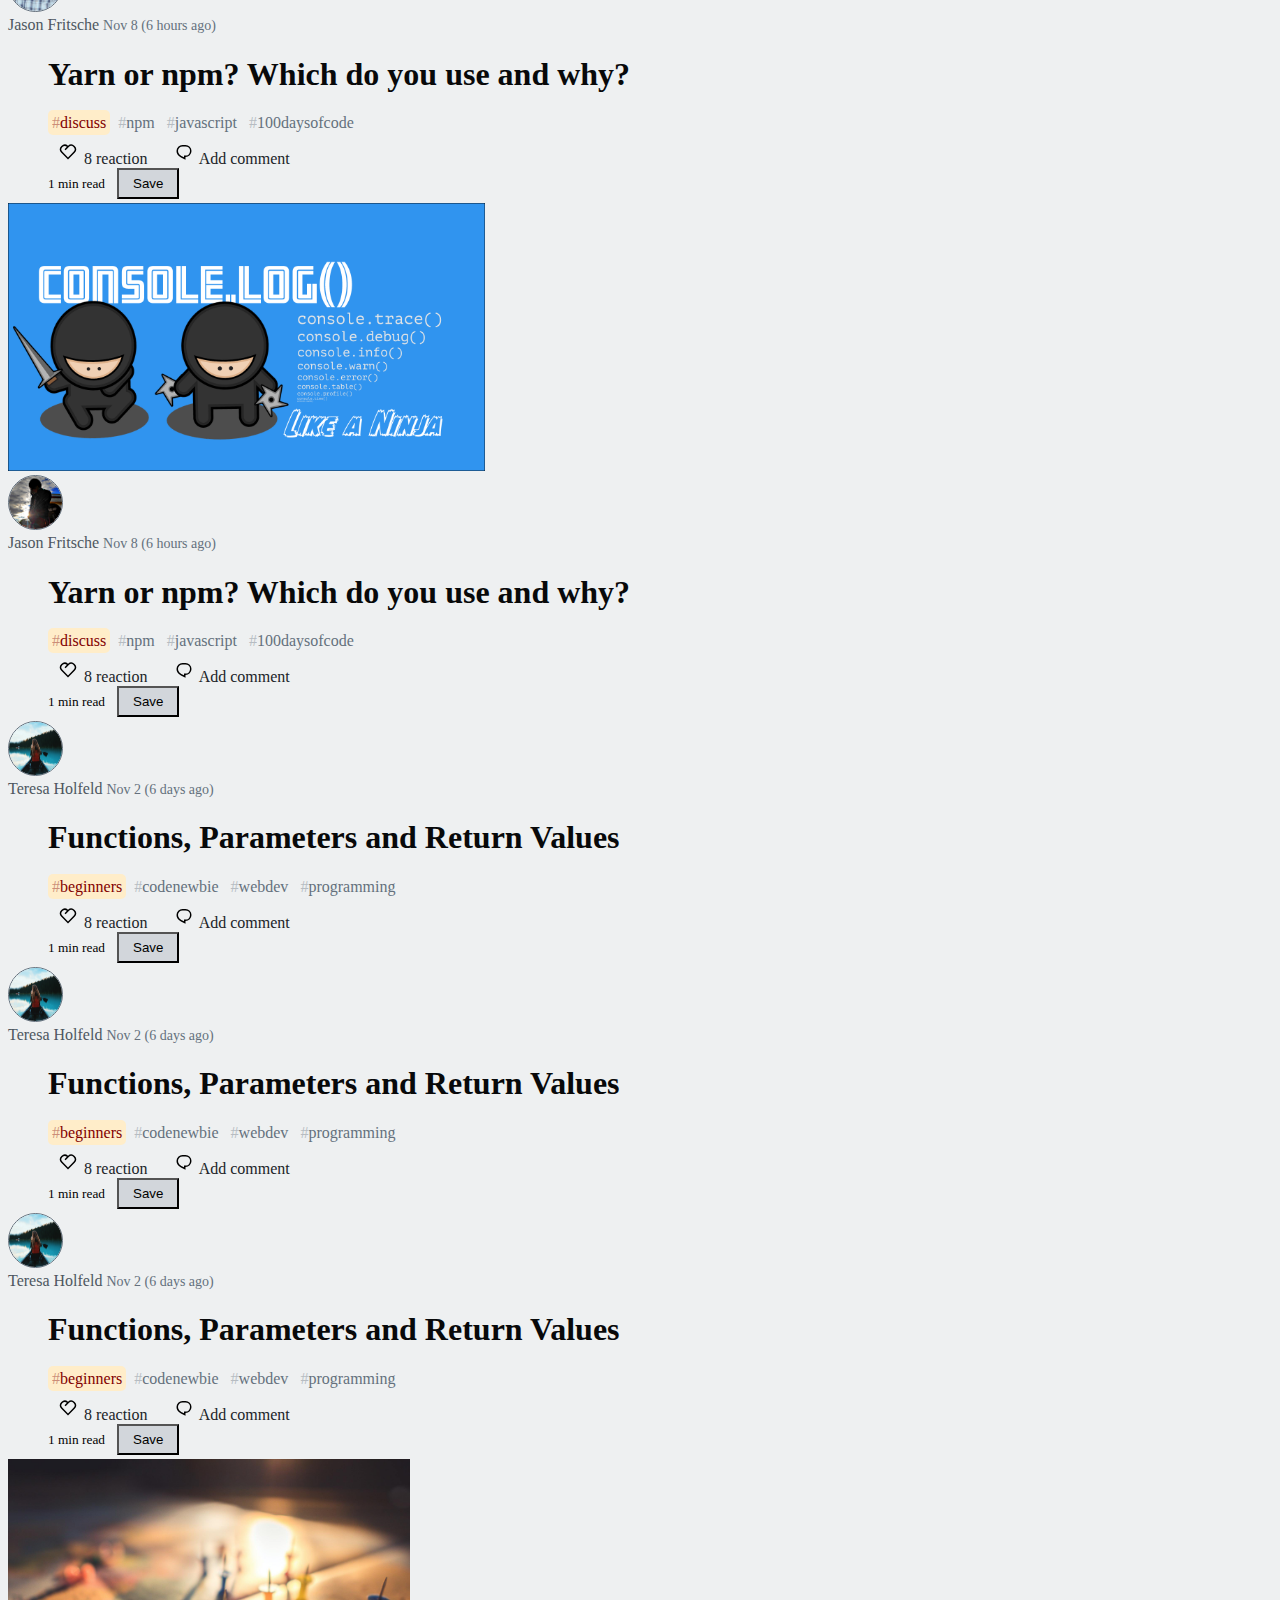
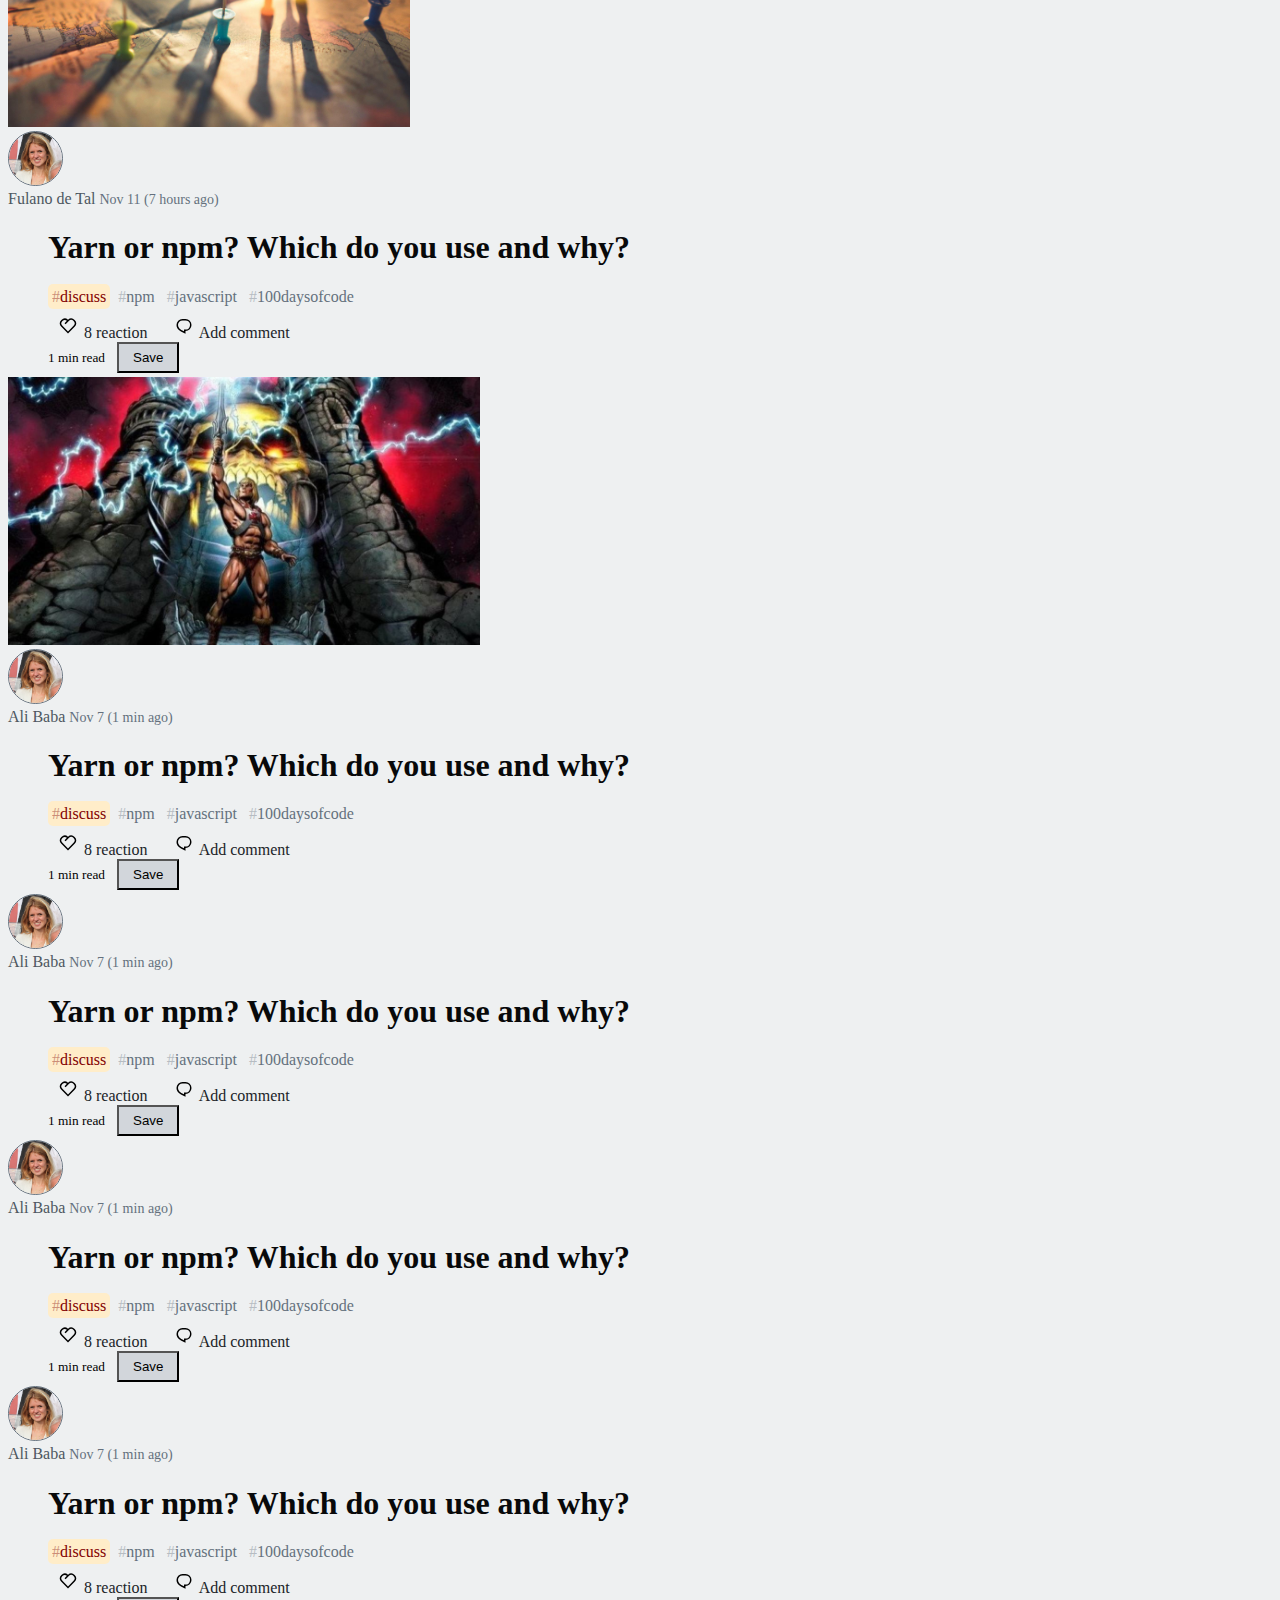
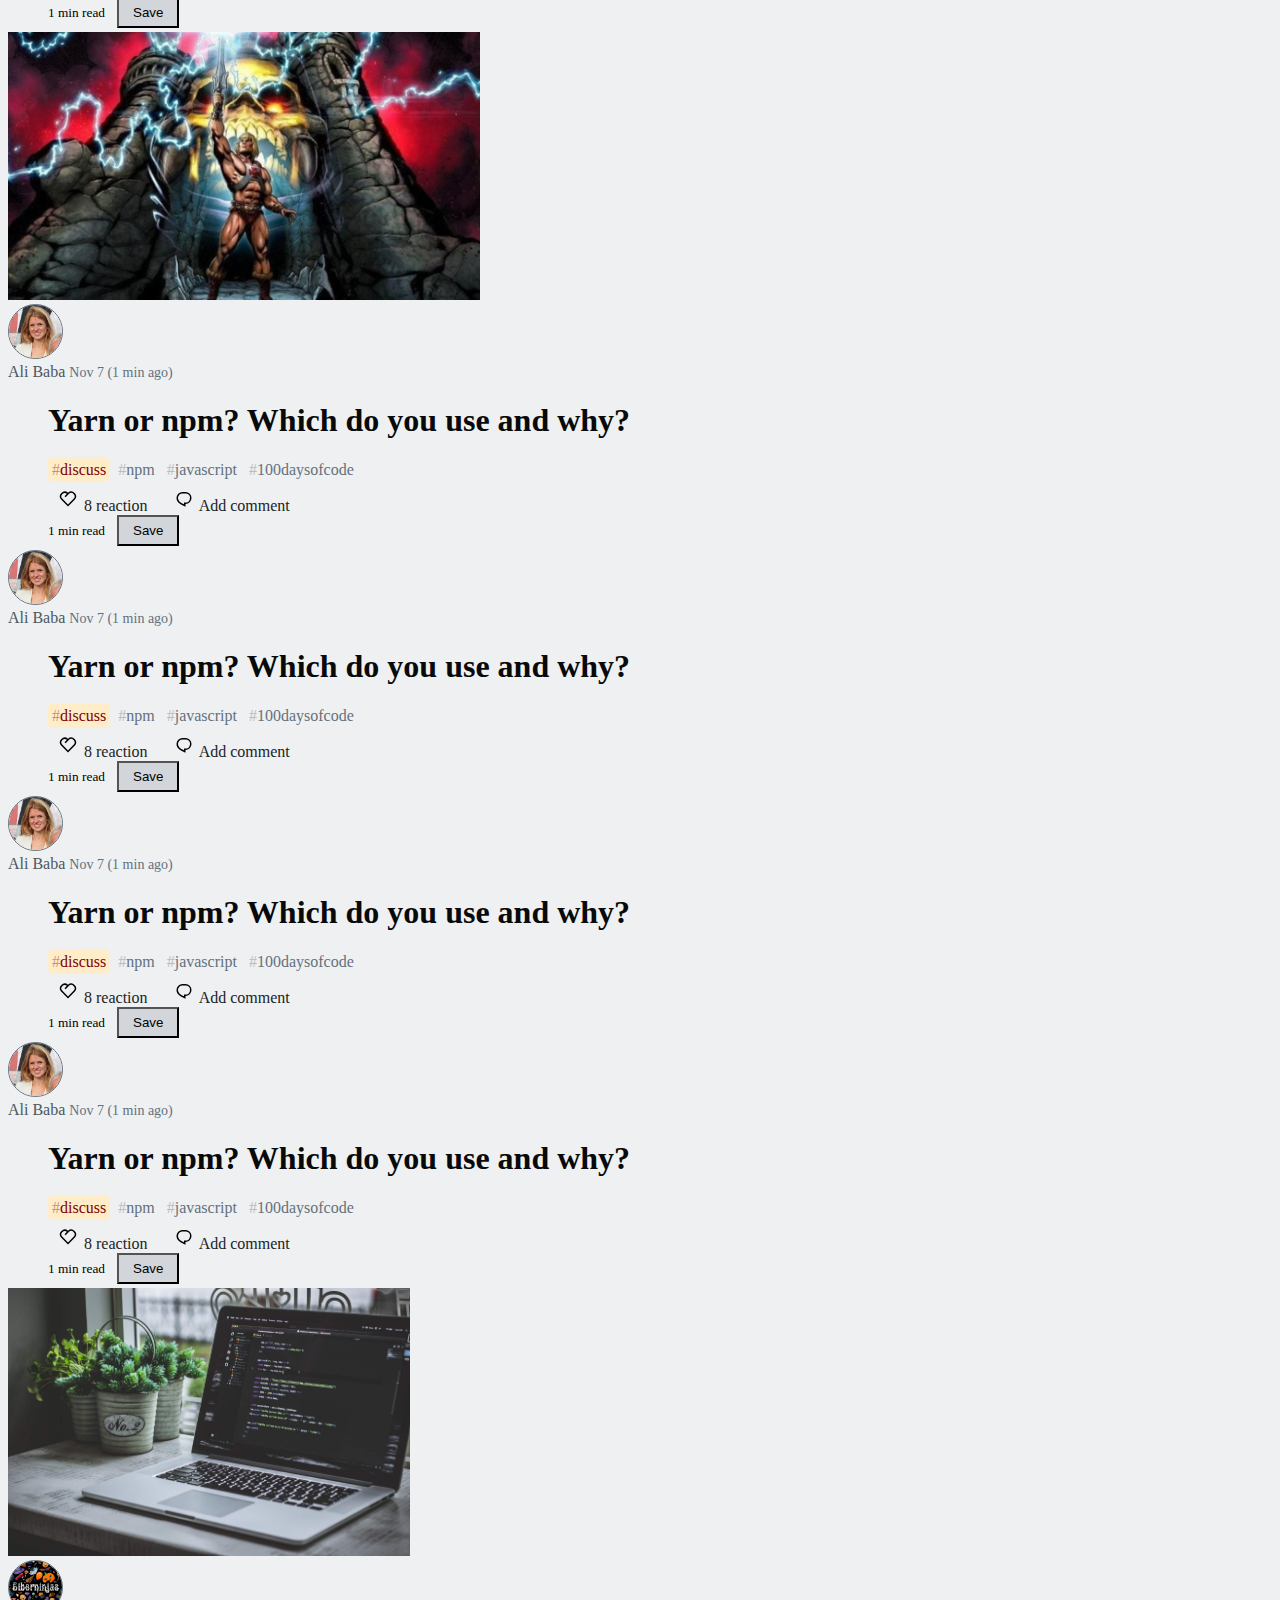
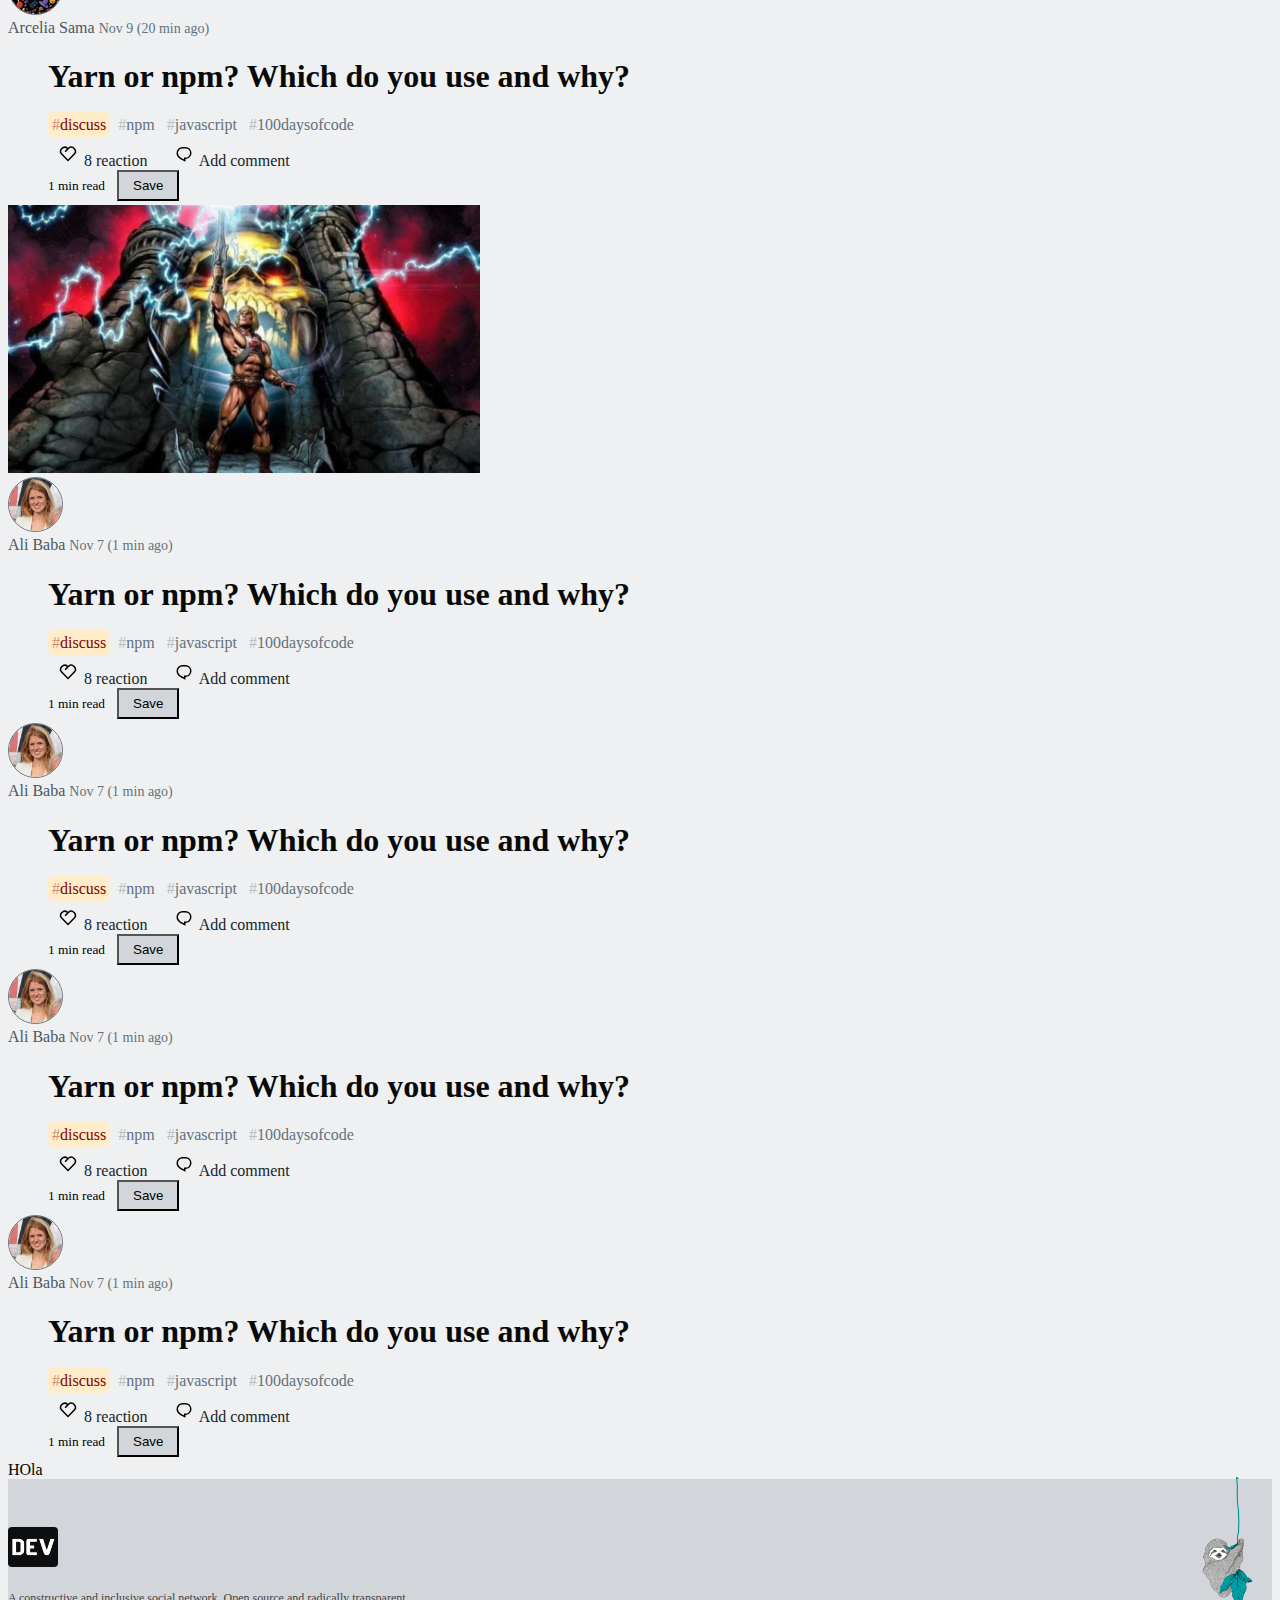
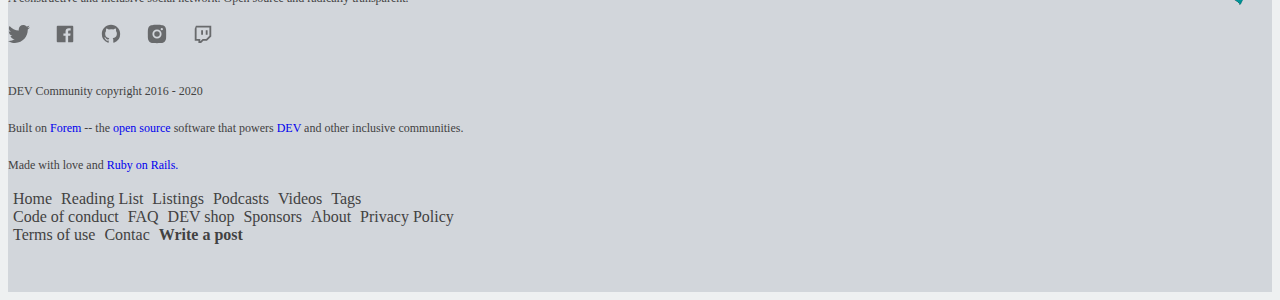
==== commit 9d21f9d6: "mantto a nav" ====
--- a/index.html
+++ b/index.html
@@ -10,10 +10,10 @@
     </head>
     
     <body>
-                <nav class="border-bottom-secondary d-flex fixed-top align-items-center">  
-                        <div class="container col-12 d-flex justify-content-between align-items-center m-0 p-0">
+                <nav class=" d-flex border-bottom-secondary justify-content-center fixed-top">  
+                        <div class="left-wrapper w-50 d-flex align-items-center">
                                 <div class="col-6 d-flex justify-content-start align-items-center ">
-                                    <img src="images/devto.svg" class="img-logo" alt="">                    
+                                    <img src="images/imagen.svg" class="img-logo" alt="">                    
                                     <!-- <input type="text" class="col-8 fonts-20" placeholder="Search..."> -->
                                     <div class="input-group">
                                         <input type="text" class="form-control" placeholder="Search..." aria-label="Recipient's username" aria-describedby="basic-addon2">
@@ -22,18 +22,22 @@
                                 <div class="col-6 d-flex justify-content-end align-items-center">
                                  
                                         <button type="button" class="btn btn-primary d-none d-md-block">Write a post</button>
+                                        <img class="img-smill" src="images/icon_nav/mod.svg" alt="">
                                         <img class="img-smill" src="images/icon_nav/connect.svg" alt="">
                                         <img class="img-bell" src="images/icon_nav/bell.svg" alt="">
-                                        <img class="img-avatar" src="images/4043232-avatar-batman-comics-hero_113278.svg" alt="">
+                                        <img class="rounded-circle" src="images/pp.jpeg"  
+                                        width="33px" alt="">
                                         <div class="menu-avatar">
-                                            <ul>
+                                            <ul class= "dropdown-item">
                                             <li><a href="#">usuario</a></li>
                                             <li><a href="#">@usr</a></li>
+                                            <li><hr /></li>
                                             <li><a class="dropdown-item" href="#">Dashboard</a></li>
                                             <li><a class="dropdown-item" href="#">Write a post</a></li>
                                             <li><a class="dropdown-item" href="#">Reading list</a></li>
                                             <li><a class="dropdown-item" href="#">Settings</a></li>
                                             <li><a class="dropdown-item" href="#">Key Links</a></li>
+                                            <li><hr /></li>
                                             <li><a class="dropdown-item" href="#">Sing Out</a></li>
                                             </ul> 
                                         </div>
